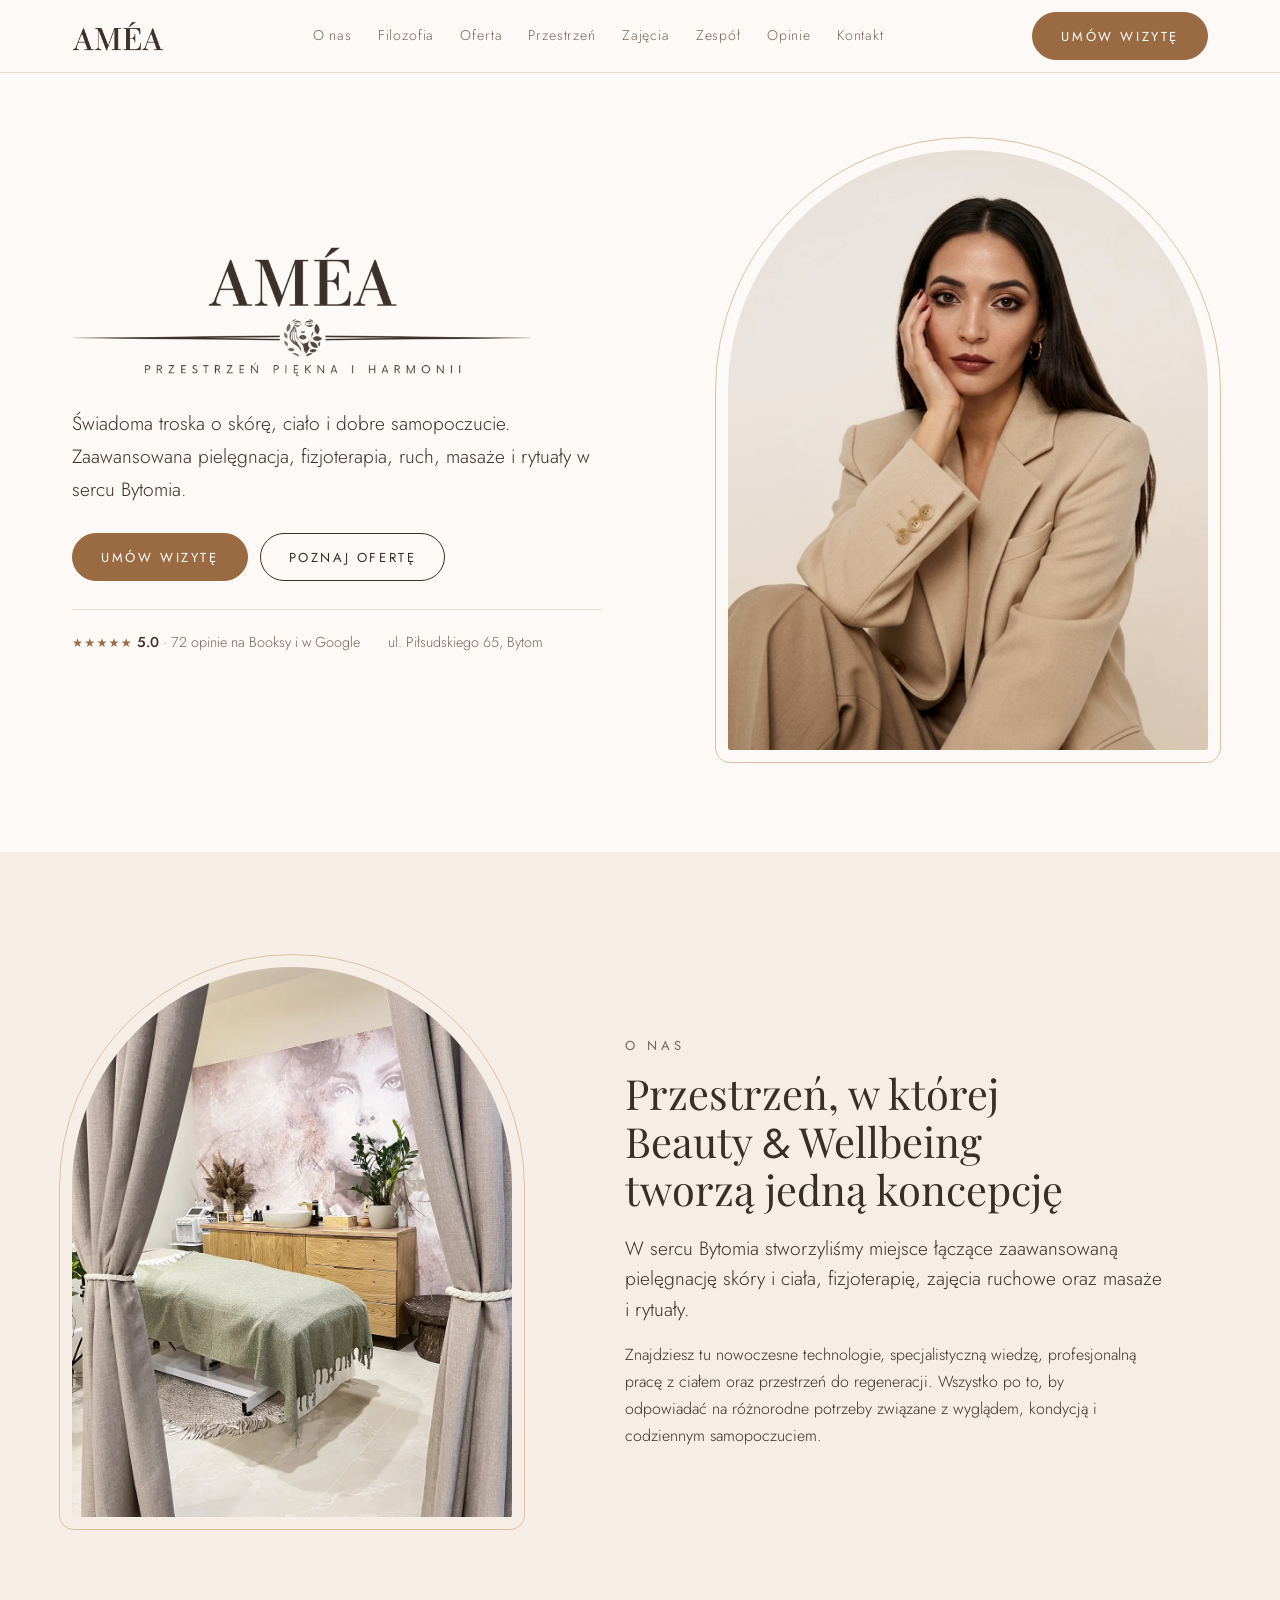
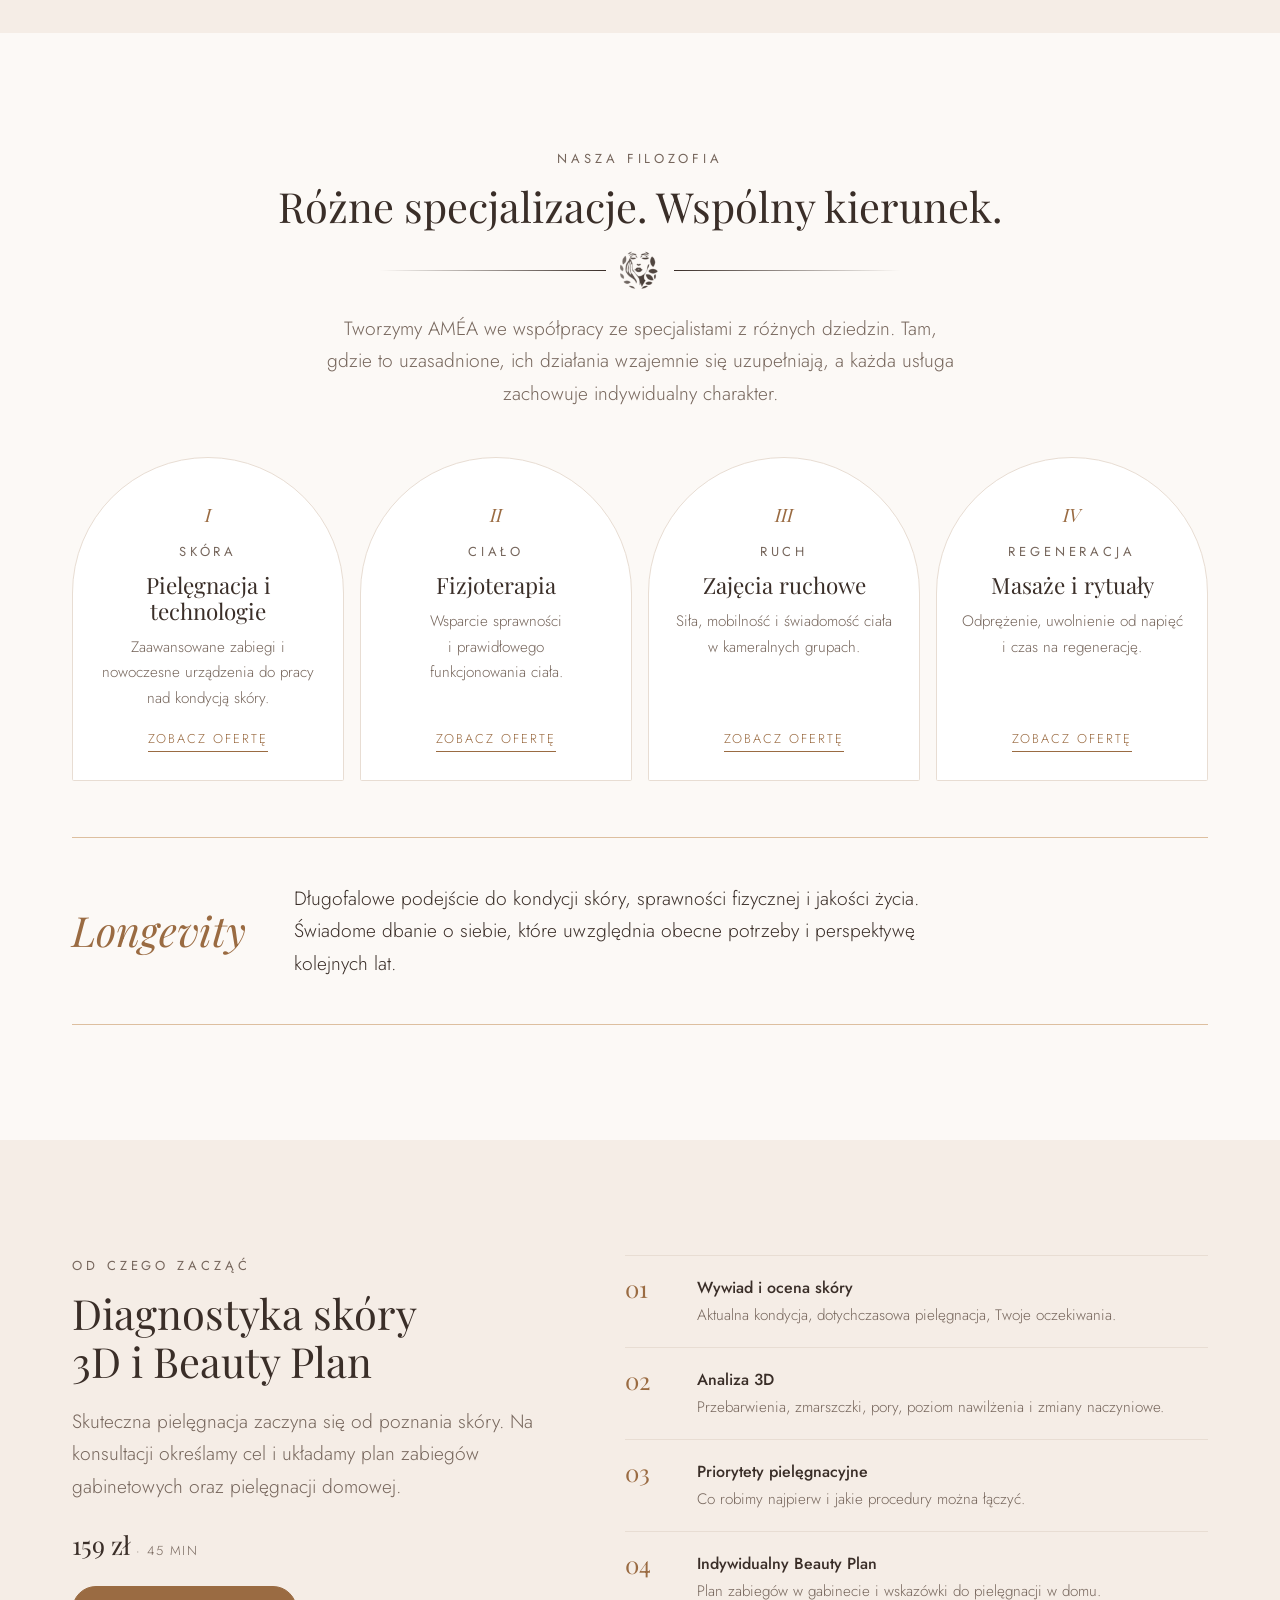
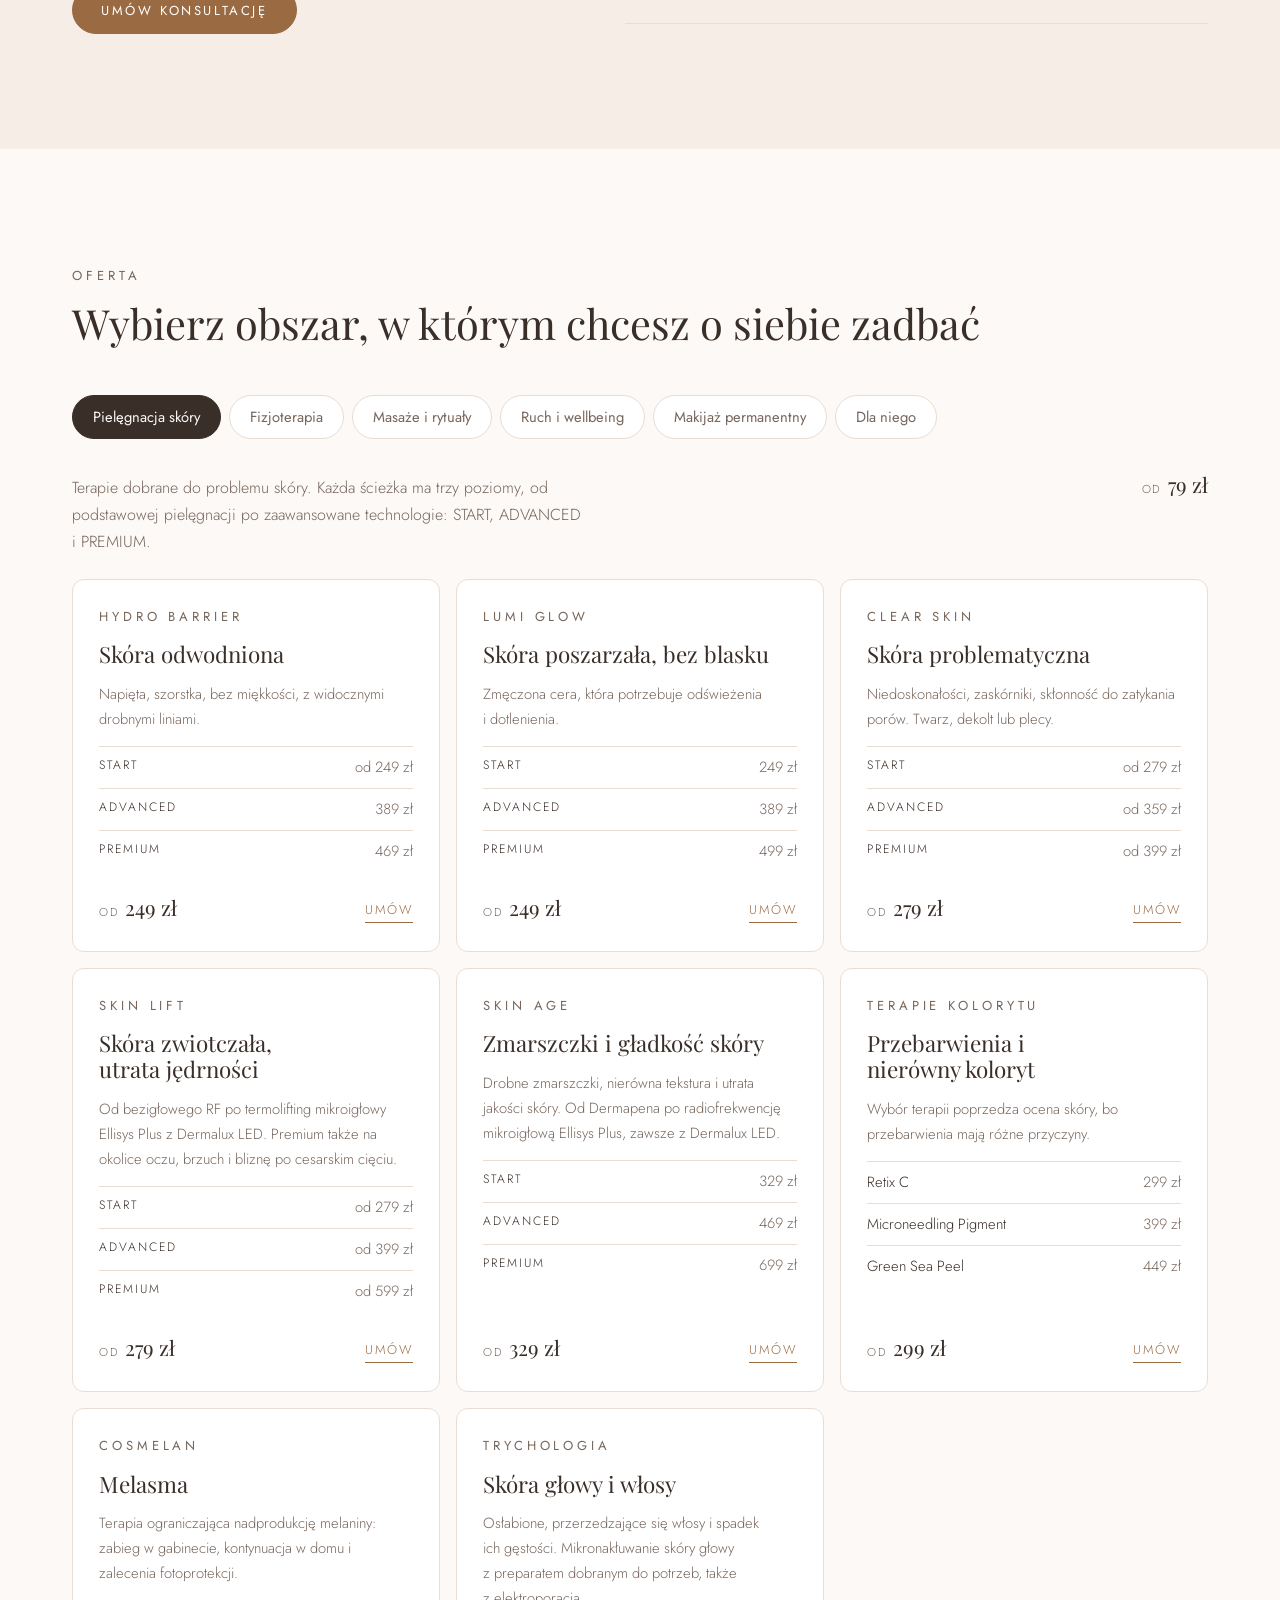
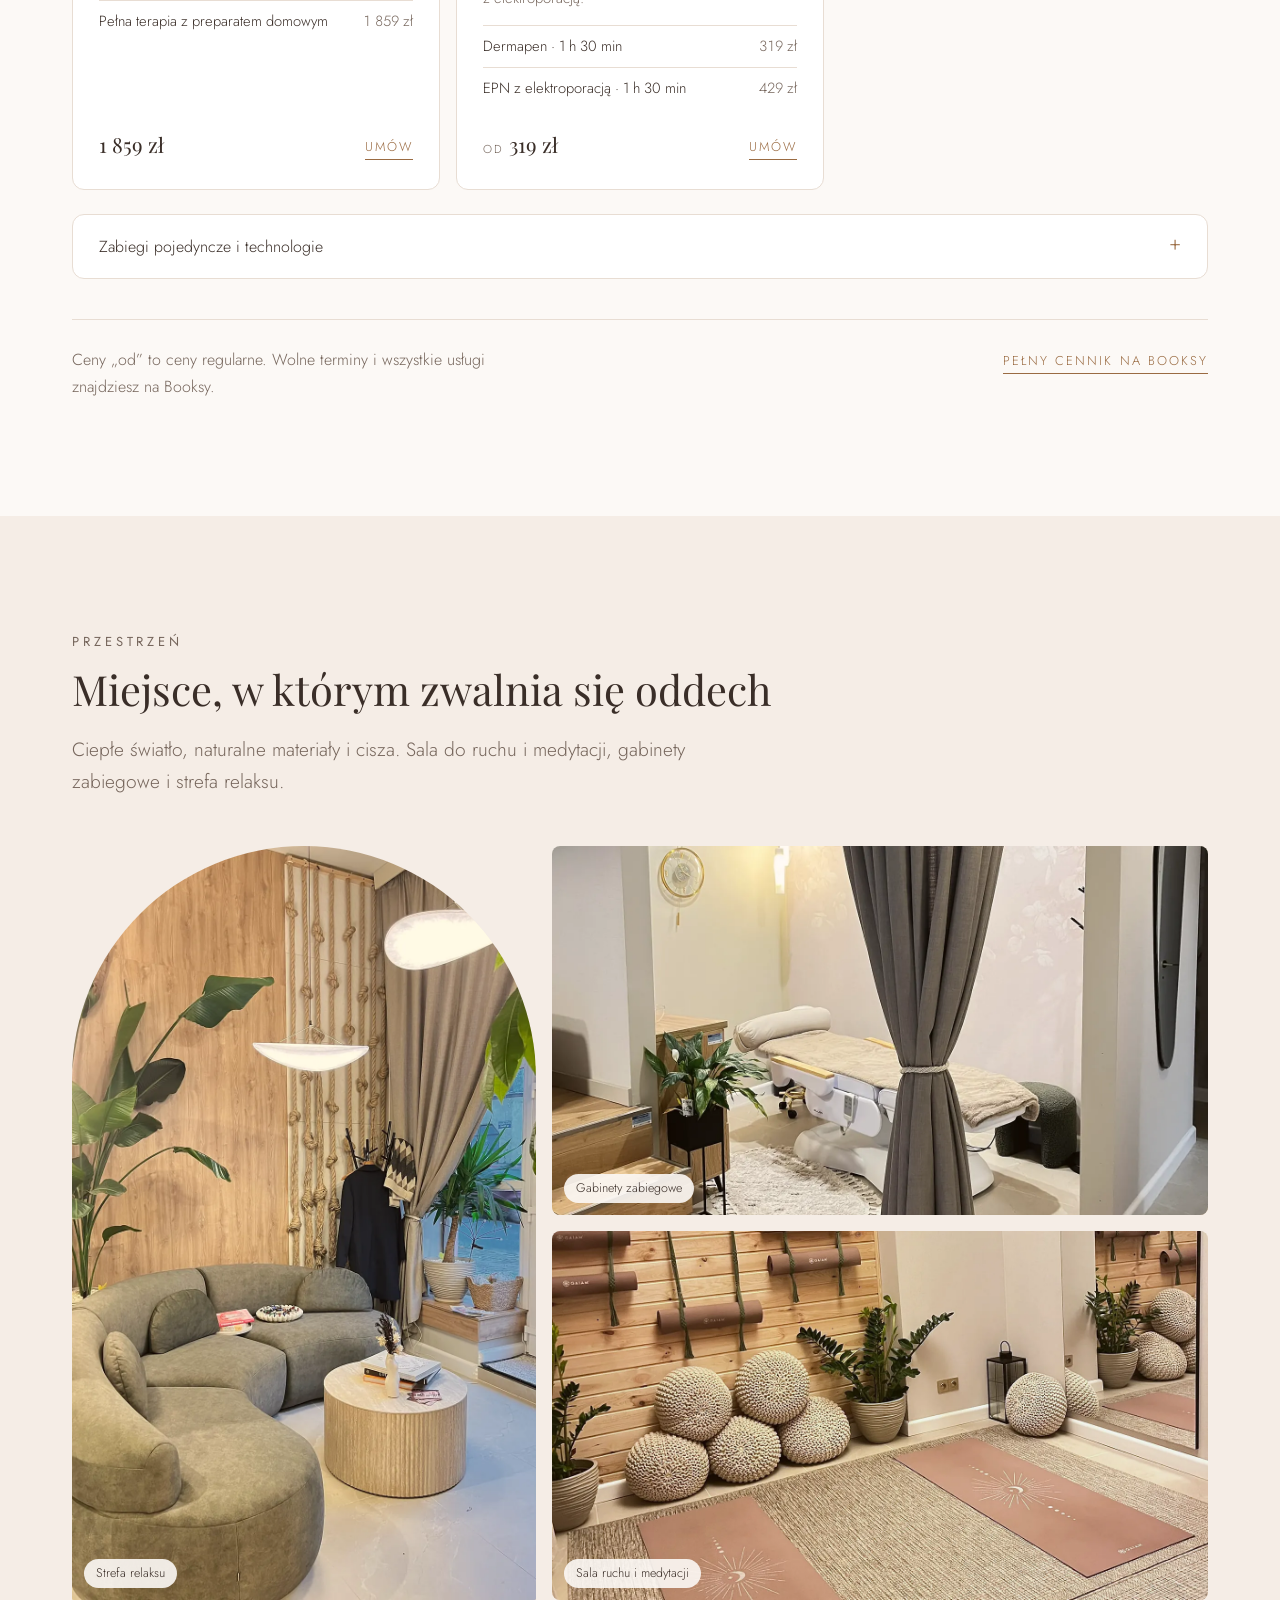
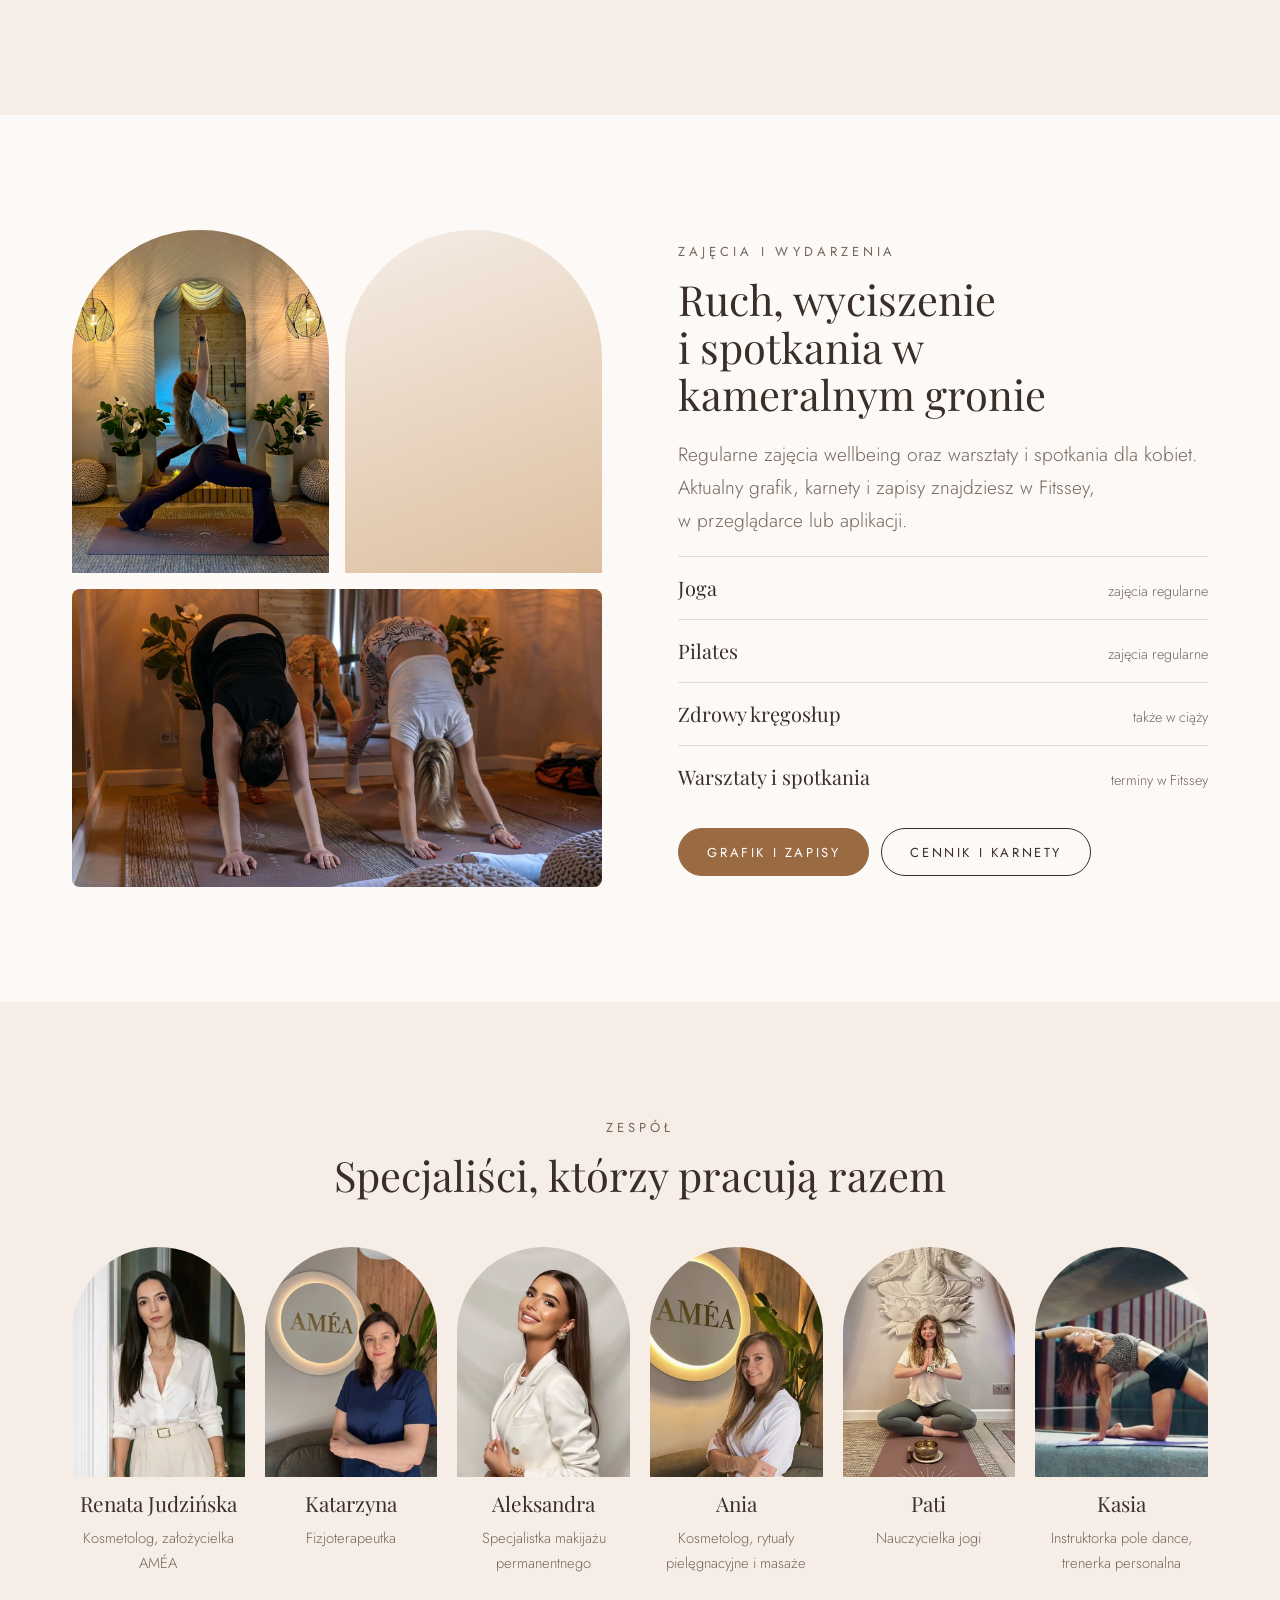
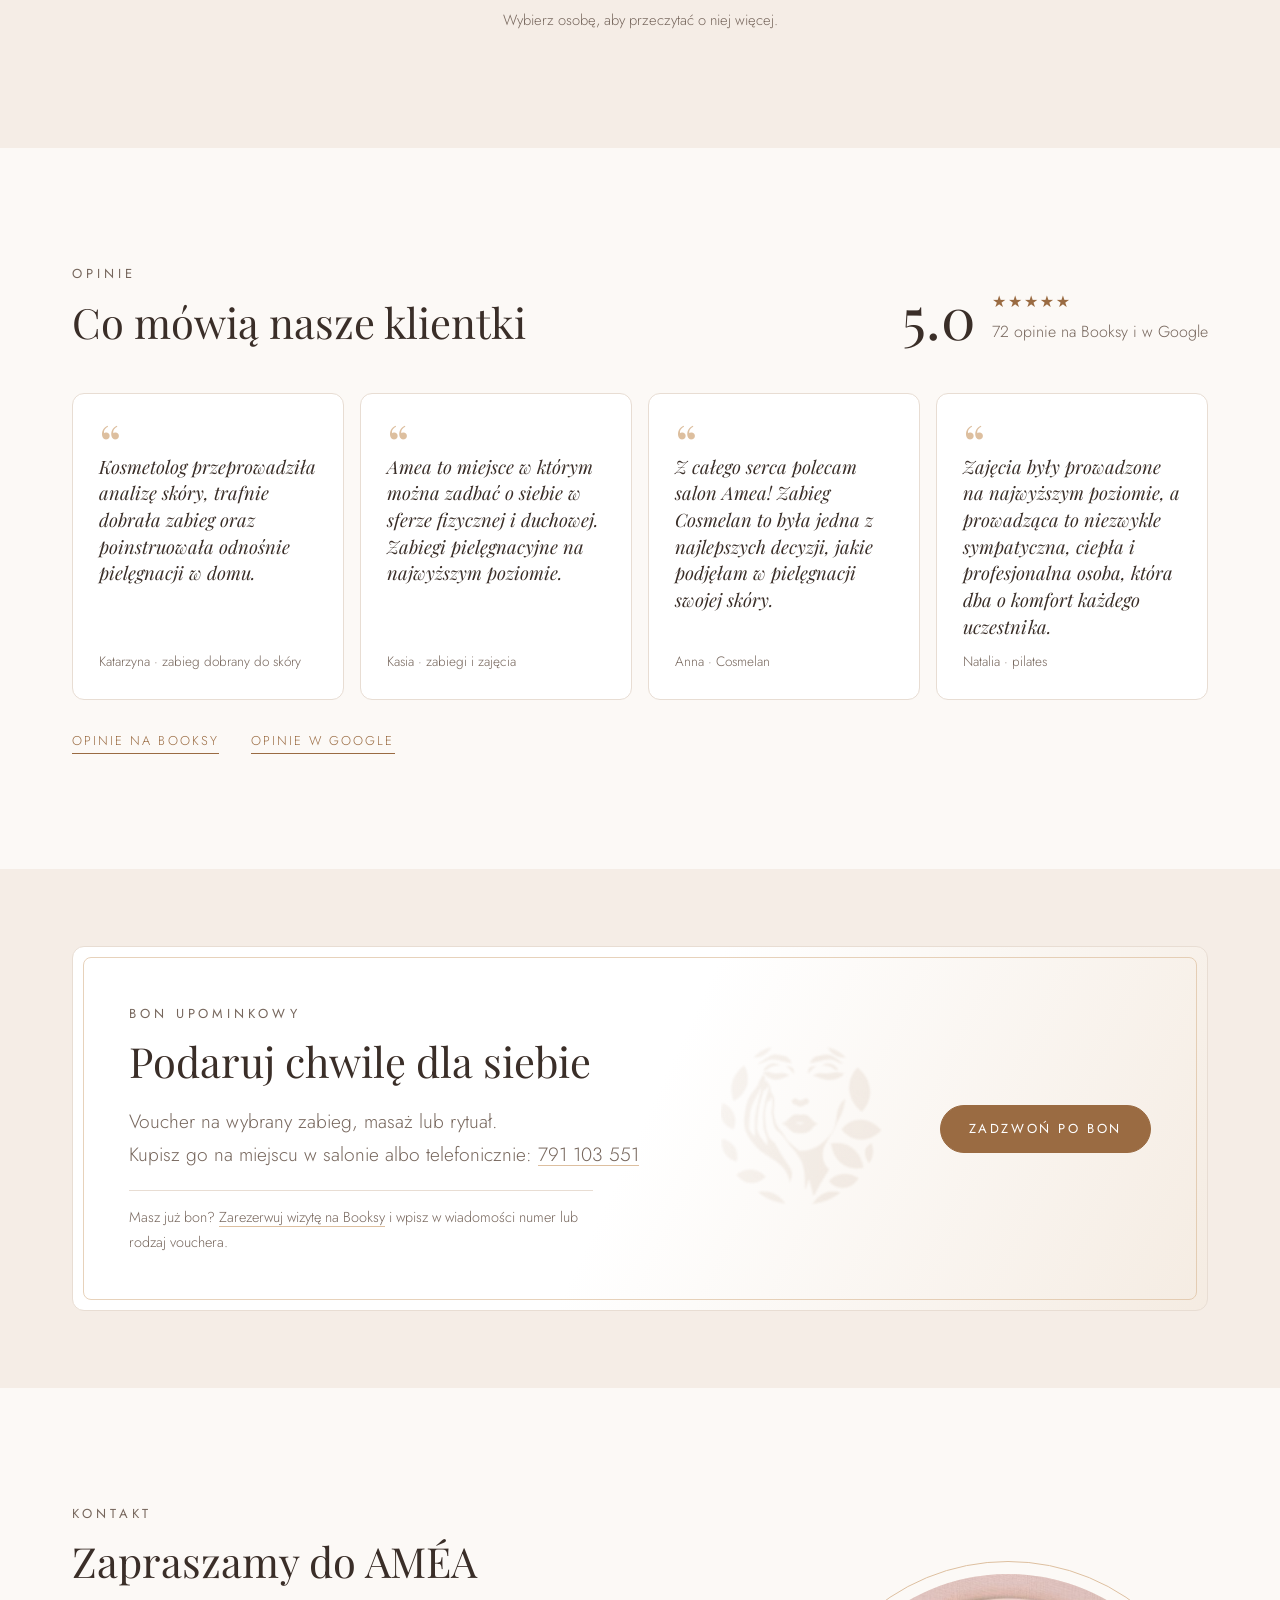
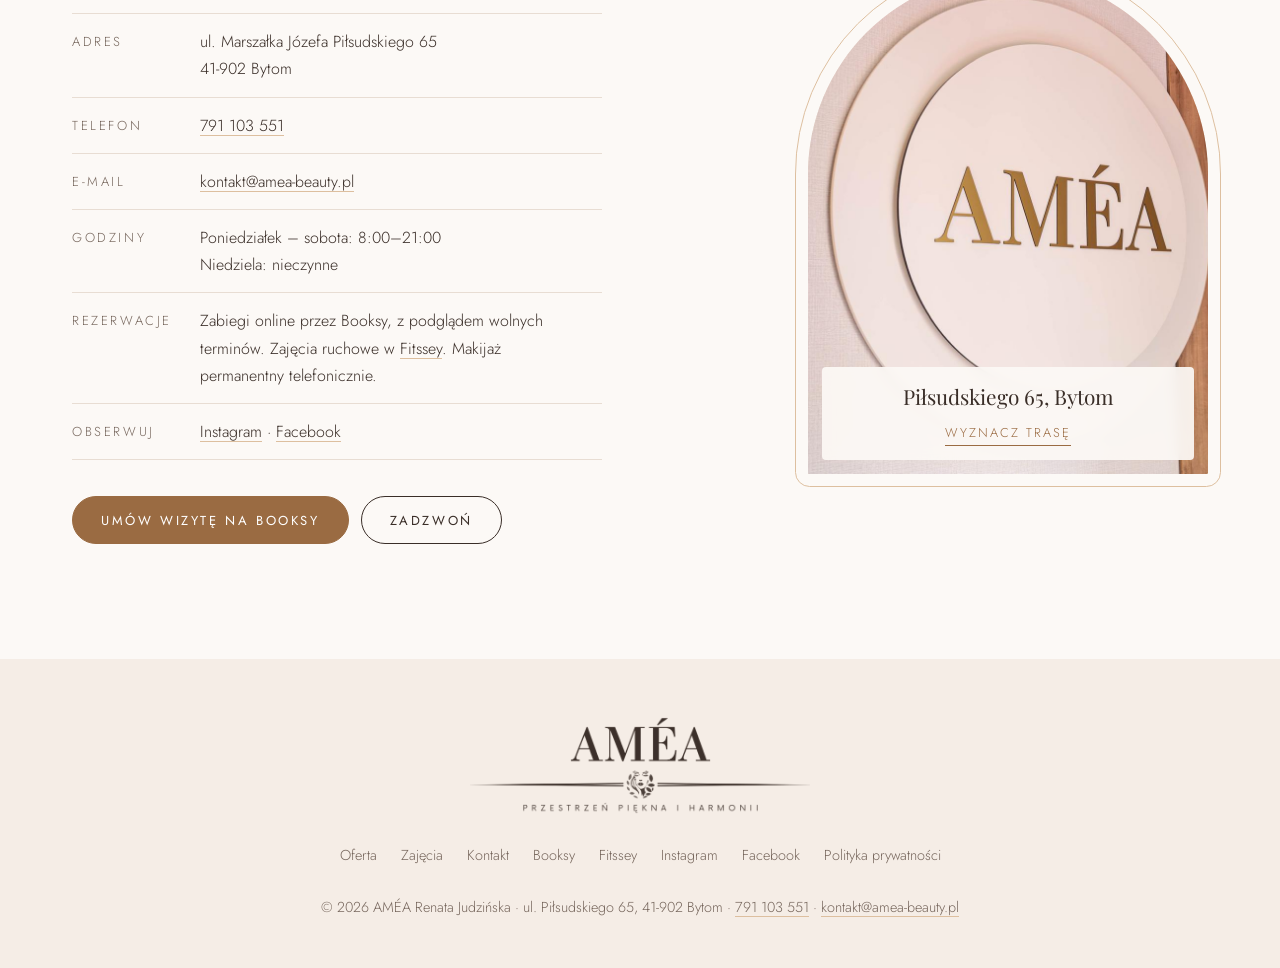
==== index.html @ b8c489f2 "Bio Renaty bez hasła pod imieniem - Usunięte „Zaawansowane terapie skóry · Procedury łączone · Skin " ====
<!doctype html>
<html lang="pl">
<head>
  <meta charset="utf-8">
  <meta name="viewport" content="width=device-width, initial-scale=1, viewport-fit=cover">
  <title>AMÉA – Przestrzeń Piękna i Harmonii | Kosmetologia, fizjoterapia, masaże, Bytom</title>
  <meta name="description" content="AMÉA w Bytomiu łączy zaawansowaną pielęgnację skóry, fizjoterapię, zajęcia ruchowe oraz masaże i rytuały. Diagnostyka skóry 3D, indywidualny Beauty Plan, rezerwacja online.">
  <meta name="theme-color" content="#FCF9F6">

  <meta property="og:type" content="website">
  <meta property="og:locale" content="pl_PL">
  <meta property="og:title" content="AMÉA – Przestrzeń Piękna i Harmonii">
  <meta property="og:description" content="Beauty &amp; Wellbeing w sercu Bytomia: pielęgnacja skóry, fizjoterapia, ruch, masaże i rytuały.">
  <meta property="og:image" content="assets/img/photos/sala-lustro.jpg">
  <!-- TODO(domena): po wyborze domeny dodać <link rel="canonical"> i absolutny og:url / og:image -->

  <!-- Ikony: czarny emblemat na białym kafelku, generowane z brand/emblem.png (polecenia w CLAUDE.md) -->
  <link rel="icon" href="favicon.ico" sizes="48x48">
  <link rel="icon" type="image/png" sizes="32x32" href="assets/img/brand/favicon-32.png">
  <link rel="apple-touch-icon" href="assets/img/brand/apple-touch-icon.png">

  <!-- Fonty z naszego serwera (assets/fonts, @font-face w styles.css), bez Google Fonts – nic nie idzie do zewnętrznych serwisów przy wejściu -->
  <link rel="preload" href="assets/fonts/playfair-display-latin.woff2" as="font" type="font/woff2" crossorigin>
  <link rel="preload" href="assets/fonts/jost-latin.woff2" as="font" type="font/woff2" crossorigin>
  <link rel="stylesheet" href="assets/css/styles.css">
  <script src="assets/js/main.js" defer></script>

  <script type="application/ld+json">
  {
    "@context": "https://schema.org",
    "@type": "BeautySalon",
    "name": "AMÉA – Przestrzeń Piękna i Harmonii",
    "description": "Beauty & Wellbeing: zaawansowana pielęgnacja skóry, fizjoterapia, zajęcia ruchowe, masaże i rytuały.",
    "address": {
      "@type": "PostalAddress",
      "streetAddress": "ul. Marszałka Józefa Piłsudskiego 65",
      "postalCode": "41-902",
      "addressLocality": "Bytom",
      "addressCountry": "PL"
    },
    "geo": { "@type": "GeoCoordinates", "latitude": 50.3491818, "longitude": 18.9235148 },
    "hasMap": "https://maps.google.com/?cid=10555222505024656338",
    "openingHoursSpecification": [{
      "@type": "OpeningHoursSpecification",
      "dayOfWeek": ["Monday", "Tuesday", "Wednesday", "Thursday", "Friday", "Saturday"],
      "opens": "08:00",
      "closes": "21:00"
    }],
    "telephone": "+48 791 103 551",
    "email": "kontakt@amea-beauty.pl",
    "sameAs": [
      "https://booksy.com/pl-pl/339658_amea-holistyczna-przestrzen-piekna-i-harmonii_salon-kosmetyczny_12355_bytom",
      "https://app.fitssey.com/3329969456/frontoffice",
      "https://www.instagram.com/beauty_amea/",
      "https://www.facebook.com/BeautyAmea",
      "https://maps.google.com/?cid=10555222505024656338"
    ]
  }
  </script>
</head>
<body>

<a class="skip-link" href="#main">Przejdź do treści</a>

<header class="site-header">
  <div class="wrap">
    <a class="brand" href="#top" aria-label="AMÉA – początek strony"><span class="mask logo-word"></span></a>
    <nav class="nav" id="nav" aria-label="Sekcje strony">
      <a href="#o-nas">O nas</a>
      <a href="#filozofia">Filozofia</a>
      <a href="#oferta">Oferta</a>
      <a href="#przestrzen">Przestrzeń</a>
      <a href="#zajecia">Zajęcia</a>
      <a href="#zespol">Zespół</a>
      <a href="#opinie">Opinie</a>
      <a href="#kontakt">Kontakt</a>
    </nav>
    <div class="header-cta">
      <a class="btn btn-solid" href="https://booksy.com/pl-pl/339658_amea-holistyczna-przestrzen-piekna-i-harmonii_salon-kosmetyczny_12355_bytom" target="_blank" rel="noopener">Umów wizytę</a>
      <button class="menu-btn" id="menu-btn" type="button" aria-expanded="false" aria-controls="nav">Menu</button>
    </div>
  </div>
</header>

<main id="main">

  <!-- HERO -->
  <section class="hero" id="top">
    <div class="wrap">
      <div class="stack">
        <h1><span class="sr-only">AMÉA – Przestrzeń Piękna i Harmonii</span><span class="mask logo-full" aria-hidden="true"></span></h1>
        <p class="lead">Świadoma troska o skórę, ciało i dobre samopoczucie. Zaawansowana pielęgnacja, fizjoterapia, ruch, masaże i rytuały w sercu Bytomia.</p>
        <div class="btn-row">
          <a class="btn btn-solid" href="https://booksy.com/pl-pl/339658_amea-holistyczna-przestrzen-piekna-i-harmonii_salon-kosmetyczny_12355_bytom" target="_blank" rel="noopener">Umów wizytę</a>
          <a class="btn btn-ghost" href="#oferta">Poznaj ofertę</a>
        </div>
        <div class="facts">
          <!-- Suma opinii z Booksy (49) i Google (23), obie ze średnią 5,0 (stan 10.11.2026); przy zmianie liczb poprawić też sekcję Opinie -->
          <span><span class="stars" aria-hidden="true">★★★★★</span> <strong>5.0</strong> · 72 opinie na Booksy i w Google</span>
          <span>ul. Piłsudskiego 65, Bytom</span>
        </div>
      </div>
      <figure class="photo arch studio framed">
        <img src="assets/img/photos/renata.webp" width="1195" height="896" alt="Renata Judzińska, właścicielka AMÉA" fetchpriority="high">
      </figure>
    </div>
  </section>

  <!-- O NAS -->
  <section class="about band" id="o-nas">
    <div class="wrap">
      <div class="stack">
        <p class="eyebrow">O nas</p>
        <h2>Przestrzeń, w której Beauty &amp; Wellbeing tworzą jedną koncepcję</h2>
        <div class="prose">
          <p>W sercu Bytomia stworzyliśmy miejsce łączące zaawansowaną pielęgnację skóry i ciała, fizjoterapię, zajęcia ruchowe oraz masaże i rytuały.</p>
          <p>Znajdziesz tu nowoczesne technologie, specjalistyczną wiedzę, profesjonalną pracę z ciałem oraz przestrzeń do regeneracji. Wszystko po to, by odpowiadać na różnorodne potrzeby związane z wyglądem, kondycją i codziennym samopoczuciem.</p>
        </div>
      </div>
      <figure class="photo arch framed">
        <img src="assets/img/photos/gabinet-mural.webp" width="1000" height="1250" alt="Gabinet zabiegowy za rozsuniętymi zasłonami: łóżko z zielonym pledem, drewniana komoda i mural z twarzą kobiety" loading="lazy" decoding="async">
      </figure>
    </div>
  </section>

  <!-- FILOZOFIA -->
  <section id="filozofia">
    <div class="wrap">
      <div class="philo-head">
        <p class="eyebrow">Nasza filozofia</p>
        <h2>Różne specjalizacje. Wspólny kierunek.</h2>
        <div class="divider" aria-hidden="true"><span class="mask emblem"></span></div>
        <p class="lead">Tworzymy AMÉA we współpracy ze specjalistami z różnych dziedzin. Tam, gdzie to uzasadnione, ich działania wzajemnie się uzupełniają, a każda usługa zachowuje indywidualny charakter.</p>
      </div>
      <!-- Filary prowadzą do odpowiedniej zakładki oferty (data-tab = id zakładki) -->
      <div class="pillars">
        <a class="pillar" href="#oferta" data-tab="t-skora">
          <span class="num" aria-hidden="true">I</span>
          <p class="eyebrow">Skóra</p>
          <h3>Pielęgnacja i technologie</h3>
          <p>Zaawansowane zabiegi i nowoczesne urządzenia do pracy nad kondycją skóry.</p>
          <span class="link">Zobacz ofertę</span>
        </a>
        <a class="pillar" href="#oferta" data-tab="t-fizjo">
          <span class="num" aria-hidden="true">II</span>
          <p class="eyebrow">Ciało</p>
          <h3>Fizjoterapia</h3>
          <p>Wsparcie sprawności i prawidłowego funkcjonowania ciała.</p>
          <span class="link">Zobacz ofertę</span>
        </a>
        <a class="pillar" href="#oferta" data-tab="t-ruch">
          <span class="num" aria-hidden="true">III</span>
          <p class="eyebrow">Ruch</p>
          <h3>Zajęcia ruchowe</h3>
          <p>Siła, mobilność i świadomość ciała w kameralnych grupach.</p>
          <span class="link">Zobacz ofertę</span>
        </a>
        <a class="pillar" href="#oferta" data-tab="t-masaze">
          <span class="num" aria-hidden="true">IV</span>
          <p class="eyebrow">Regeneracja</p>
          <h3>Masaże i rytuały</h3>
          <p>Odprężenie, uwolnienie od napięć i czas na regenerację.</p>
          <span class="link">Zobacz ofertę</span>
        </a>
      </div>
      <div class="longevity">
        <span class="word">Longevity</span>
        <p>Długofalowe podejście do kondycji skóry, sprawności fizycznej i jakości życia. Świadome dbanie o siebie, które uwzględnia obecne potrzeby i perspektywę kolejnych lat.</p>
      </div>
    </div>
  </section>

  <!-- DIAGNOSTYKA -->
  <section class="diag band" id="diagnostyka">
    <div class="wrap">
      <div class="stack">
        <p class="eyebrow">Od czego zacząć</p>
        <h2>Diagnostyka skóry 3D i Beauty Plan</h2>
        <p class="lead">Skuteczna pielęgnacja zaczyna się od poznania skóry. Na konsultacji określamy cel i układamy plan zabiegów gabinetowych oraz pielęgnacji domowej.</p>
        <p class="price-tag">159 zł <small>· 45 MIN</small></p>
        <div class="btn-row">
          <a class="btn btn-solid" data-svc="diag" href="https://booksy.com/pl-pl/339658_amea-holistyczna-przestrzen-piekna-i-harmonii_salon-kosmetyczny_12355_bytom" target="_blank" rel="noopener">Umów konsultację</a>
        </div>
      </div>
      <ol class="steps">
        <li><div><b>Wywiad i ocena skóry</b><span>Aktualna kondycja, dotychczasowa pielęgnacja, Twoje oczekiwania.</span></div></li>
        <li><div><b>Analiza 3D</b><span>Przebarwienia, zmarszczki, pory, poziom nawilżenia i zmiany naczyniowe.</span></div></li>
        <li><div><b>Priorytety pielęgnacyjne</b><span>Co robimy najpierw i jakie procedury można łączyć.</span></div></li>
        <li><div><b>Indywidualny Beauty Plan</b><span>Plan zabiegów w gabinecie i wskazówki do pielęgnacji w domu.</span></div></li>
      </ol>
    </div>
  </section>

  <!-- OFERTA
       Ceny "od" = ceny regularne z Booksy (bez czasowych promocji). Przy zmianie cennika aktualizuj tutaj. -->
  <section id="oferta">
    <div class="wrap">
      <div class="offer-head">
        <div class="stack">
          <p class="eyebrow">Oferta</p>
          <h2>Wybierz obszar, w którym chcesz o siebie zadbać</h2>
        </div>
      </div>

      <div class="tabs" role="tablist" aria-label="Obszary oferty">
        <button class="tab" role="tab" id="t-skora" aria-controls="p-skora" aria-selected="true" type="button">Pielęgnacja skóry</button>
        <button class="tab" role="tab" id="t-fizjo" aria-controls="p-fizjo" aria-selected="false" type="button">Fizjoterapia</button>
        <button class="tab" role="tab" id="t-masaze" aria-controls="p-masaze" aria-selected="false" type="button">Masaże i rytuały</button>
        <button class="tab" role="tab" id="t-ruch" aria-controls="p-ruch" aria-selected="false" type="button">Ruch i wellbeing</button>
        <button class="tab" role="tab" id="t-pmu" aria-controls="p-pmu" aria-selected="false" type="button">Makijaż permanentny</button>
        <button class="tab" role="tab" id="t-men" aria-controls="p-men" aria-selected="false" type="button">Dla niego</button>
      </div>

      <!-- Pielęgnacja skóry -->
      <div class="panel" role="tabpanel" id="p-skora" aria-labelledby="t-skora">
        <div class="panel-intro">
          <p>Terapie dobrane do problemu skóry. Każda ścieżka ma trzy poziomy, od podstawowej pielęgnacji po zaawansowane technologie: START, ADVANCED i PREMIUM.</p>
          <span class="from"><small>od</small>79 zł</span>
        </div>
        <div class="cards">
          <article class="card">
            <p class="eyebrow">Hydro Barrier</p>
            <h3>Skóra odwodniona</h3>
            <p class="for">Napięta, szorstka, bez miękkości, z widocznymi drobnymi liniami.</p>
            <ul class="tiers">
              <li><span class="lvl">Start</span><span>od 249 zł</span></li>
              <li><span class="lvl">Advanced</span><span>389 zł</span></li>
              <li><span class="lvl">Premium</span><span>469 zł</span></li>
            </ul>
            <div class="card-foot"><span class="from"><small>od</small>249 zł</span><a class="link" data-svc="hydro" href="https://booksy.com/pl-pl/339658_amea-holistyczna-przestrzen-piekna-i-harmonii_salon-kosmetyczny_12355_bytom" target="_blank" rel="noopener">Umów</a></div>
          </article>
          <article class="card">
            <p class="eyebrow">Lumi Glow</p>
            <h3>Skóra poszarzała, bez blasku</h3>
            <p class="for">Zmęczona cera, która potrzebuje odświeżenia i dotlenienia.</p>
            <ul class="tiers">
              <li><span class="lvl">Start</span><span>249 zł</span></li>
              <li><span class="lvl">Advanced</span><span>389 zł</span></li>
              <li><span class="lvl">Premium</span><span>499 zł</span></li>
            </ul>
            <div class="card-foot"><span class="from"><small>od</small>249 zł</span><a class="link" data-svc="lumi" href="https://booksy.com/pl-pl/339658_amea-holistyczna-przestrzen-piekna-i-harmonii_salon-kosmetyczny_12355_bytom" target="_blank" rel="noopener">Umów</a></div>
          </article>
          <article class="card">
            <p class="eyebrow">Clear Skin</p>
            <h3>Skóra problematyczna</h3>
            <p class="for">Niedoskonałości, zaskórniki, skłonność do zatykania porów. Twarz, dekolt lub plecy.</p>
            <ul class="tiers">
              <li><span class="lvl">Start</span><span>od 279 zł</span></li>
              <li><span class="lvl">Advanced</span><span>od 359 zł</span></li>
              <li><span class="lvl">Premium</span><span>od 399 zł</span></li>
            </ul>
            <div class="card-foot"><span class="from"><small>od</small>279 zł</span><a class="link" data-svc="clear" href="https://booksy.com/pl-pl/339658_amea-holistyczna-przestrzen-piekna-i-harmonii_salon-kosmetyczny_12355_bytom" target="_blank" rel="noopener">Umów</a></div>
          </article>
          <article class="card">
            <p class="eyebrow">Skin Lift</p>
            <h3>Skóra zwiotczała, utrata jędrności</h3>
            <p class="for">Od bezigłowego RF po termolifting mikroigłowy Ellisys Plus z Dermalux LED. Premium także na okolice oczu, brzuch i bliznę po cesarskim cięciu.</p>
            <ul class="tiers">
              <li><span class="lvl">Start</span><span>od 279 zł</span></li>
              <li><span class="lvl">Advanced</span><span>od 399 zł</span></li>
              <li><span class="lvl">Premium</span><span>od 599 zł</span></li>
            </ul>
            <div class="card-foot"><span class="from"><small>od</small>279 zł</span><a class="link" data-svc="lift" href="https://booksy.com/pl-pl/339658_amea-holistyczna-przestrzen-piekna-i-harmonii_salon-kosmetyczny_12355_bytom" target="_blank" rel="noopener">Umów</a></div>
          </article>
          <article class="card">
            <p class="eyebrow">Skin Age</p>
            <h3>Zmarszczki i gładkość skóry</h3>
            <p class="for">Drobne zmarszczki, nierówna tekstura i utrata jakości skóry. Od Dermapena po radiofrekwencję mikroigłową Ellisys Plus, zawsze z Dermalux LED.</p>
            <ul class="tiers">
              <li><span class="lvl">Start</span><span>329 zł</span></li>
              <li><span class="lvl">Advanced</span><span>469 zł</span></li>
              <li><span class="lvl">Premium</span><span>699 zł</span></li>
            </ul>
            <div class="card-foot"><span class="from"><small>od</small>329 zł</span><a class="link" data-svc="age" href="https://booksy.com/pl-pl/339658_amea-holistyczna-przestrzen-piekna-i-harmonii_salon-kosmetyczny_12355_bytom" target="_blank" rel="noopener">Umów</a></div>
          </article>
          <article class="card">
            <p class="eyebrow">Terapie kolorytu</p>
            <h3>Przebarwienia i nierówny koloryt</h3>
            <p class="for">Wybór terapii poprzedza ocena skóry, bo przebarwienia mają różne przyczyny.</p>
            <ul class="tiers">
              <li><span>Retix C</span><span>299 zł</span></li>
              <li><span>Microneedling Pigment</span><span>399 zł</span></li>
              <li><span>Green Sea Peel</span><span>449 zł</span></li>
            </ul>
            <div class="card-foot"><span class="from"><small>od</small>299 zł</span><a class="link" data-svc="kolor" href="https://booksy.com/pl-pl/339658_amea-holistyczna-przestrzen-piekna-i-harmonii_salon-kosmetyczny_12355_bytom" target="_blank" rel="noopener">Umów</a></div>
          </article>
          <article class="card">
            <p class="eyebrow">Cosmelan</p>
            <h3>Melasma</h3>
            <p class="for">Terapia ograniczająca nadprodukcję melaniny: zabieg w gabinecie, kontynuacja w domu i zalecenia fotoprotekcji.</p>
            <ul class="tiers">
              <li><span>Pełna terapia z preparatem domowym</span><span>1 859 zł</span></li>
            </ul>
            <div class="card-foot"><span class="from">1 859 zł</span><a class="link" data-svc="melasma" href="https://booksy.com/pl-pl/339658_amea-holistyczna-przestrzen-piekna-i-harmonii_salon-kosmetyczny_12355_bytom" target="_blank" rel="noopener">Umów</a></div>
          </article>
          <article class="card">
            <p class="eyebrow">Trychologia</p>
            <h3>Skóra głowy i włosy</h3>
            <p class="for">Osłabione, przerzedzające się włosy i spadek ich gęstości. Mikronakłuwanie skóry głowy z preparatem dobranym do potrzeb, także z elektroporacją.</p>
            <ul class="tiers">
              <li><span>Dermapen · 1 h 30 min</span><span>319 zł</span></li>
              <li><span>EPN z elektroporacją · 1 h 30 min</span><span>429 zł</span></li>
            </ul>
            <div class="card-foot"><span class="from"><small>od</small>319 zł</span><a class="link" data-svc="trycho" href="https://booksy.com/pl-pl/339658_amea-holistyczna-przestrzen-piekna-i-harmonii_salon-kosmetyczny_12355_bytom" target="_blank" rel="noopener">Umów</a></div>
          </article>
        </div>
        <details class="more">
          <summary>Zabiegi pojedyncze i technologie</summary>
          <ul class="pricelist">
            <li><a data-svc="z-dobrany" href="https://booksy.com/pl-pl/339658_amea-holistyczna-przestrzen-piekna-i-harmonii_salon-kosmetyczny_12355_bytom" target="_blank" rel="noopener"><span>Zabieg dobrany do potrzeb skóry (konsultacja + zabieg)</span><span>wycena indywidualna</span></a></li>
            <li><a data-svc="z-led" href="https://booksy.com/pl-pl/339658_amea-holistyczna-przestrzen-piekna-i-harmonii_salon-kosmetyczny_12355_bytom" target="_blank" rel="noopener"><span>Terapia światłem LED Dermalux</span><span>od 79 zł</span></a></li>
            <li><a data-svc="z-kawitacja" href="https://booksy.com/pl-pl/339658_amea-holistyczna-przestrzen-piekna-i-harmonii_salon-kosmetyczny_12355_bytom" target="_blank" rel="noopener"><span>Peeling kawitacyjny + ampułka + maska</span><span>139 zł</span></a></li>
            <li><a data-svc="z-sonoforeza" href="https://booksy.com/pl-pl/339658_amea-holistyczna-przestrzen-piekna-i-harmonii_salon-kosmetyczny_12355_bytom" target="_blank" rel="noopener"><span>Sonoforeza + ampułka + maska</span><span>149 zł</span></a></li>
            <li><a data-svc="z-wodorowe" href="https://booksy.com/pl-pl/339658_amea-holistyczna-przestrzen-piekna-i-harmonii_salon-kosmetyczny_12355_bytom" target="_blank" rel="noopener"><span>Oczyszczanie wodorowe + ampułka + maska</span><span>239 zł</span></a></li>
            <li><a data-svc="z-kwasy" href="https://booksy.com/pl-pl/339658_amea-holistyczna-przestrzen-piekna-i-harmonii_salon-kosmetyczny_12355_bytom" target="_blank" rel="noopener"><span>Eksfoliacja kwasami + maska</span><span>239 zł</span></a></li>
            <li><a data-svc="z-kawitacja-sono" href="https://booksy.com/pl-pl/339658_amea-holistyczna-przestrzen-piekna-i-harmonii_salon-kosmetyczny_12355_bytom" target="_blank" rel="noopener"><span>Peeling kawitacyjny + sonoforeza + ampułka + maska</span><span>249 zł</span></a></li>
            <li><a data-svc="z-krx" href="https://booksy.com/pl-pl/339658_amea-holistyczna-przestrzen-piekna-i-harmonii_salon-kosmetyczny_12355_bytom" target="_blank" rel="noopener"><span>Karboksyterapia bezigłowa KRX</span><span>249 zł</span></a></li>
            <li><a data-svc="z-rf" href="https://booksy.com/pl-pl/339658_amea-holistyczna-przestrzen-piekna-i-harmonii_salon-kosmetyczny_12355_bytom" target="_blank" rel="noopener"><span>Radiofrekwencja + ampułka + maska</span><span>249 zł</span></a></li>
            <li><a data-svc="z-biorepeel" href="https://booksy.com/pl-pl/339658_amea-holistyczna-przestrzen-piekna-i-harmonii_salon-kosmetyczny_12355_bytom" target="_blank" rel="noopener"><span>BioRePeel</span><span>249 zł</span></a></li>
            <li><a data-svc="z-mezo-mikro" href="https://booksy.com/pl-pl/339658_amea-holistyczna-przestrzen-piekna-i-harmonii_salon-kosmetyczny_12355_bytom" target="_blank" rel="noopener"><span>Mezoterapia mikroigłowa</span><span>299 zł</span></a></li>
            <li><a data-svc="z-retix" href="https://booksy.com/pl-pl/339658_amea-holistyczna-przestrzen-piekna-i-harmonii_salon-kosmetyczny_12355_bytom" target="_blank" rel="noopener"><span>Retix C</span><span>299 zł</span></a></li>
            <li><a data-svc="z-vtox" href="https://booksy.com/pl-pl/339658_amea-holistyczna-przestrzen-piekna-i-harmonii_salon-kosmetyczny_12355_bytom" target="_blank" rel="noopener"><span>V-TOX (zabieg bankietowy)</span><span>300 zł</span></a></li>
            <li><a data-svc="z-biorepeel-mikro" href="https://booksy.com/pl-pl/339658_amea-holistyczna-przestrzen-piekna-i-harmonii_salon-kosmetyczny_12355_bytom" target="_blank" rel="noopener"><span>BioRePeel z mikronakłuwaniem</span><span>399 zł</span></a></li>
            <li><a data-svc="z-epn" href="https://booksy.com/pl-pl/339658_amea-holistyczna-przestrzen-piekna-i-harmonii_salon-kosmetyczny_12355_bytom" target="_blank" rel="noopener"><span>Dermapen z elektroporacją EPN</span><span>399 zł</span></a></li>
            <li><a data-svc="z-greensea" href="https://booksy.com/pl-pl/339658_amea-holistyczna-przestrzen-piekna-i-harmonii_salon-kosmetyczny_12355_bytom" target="_blank" rel="noopener"><span>Green Sea Peel</span><span>449 zł</span></a></li>
            <li><a data-svc="z-mezo-igla" href="https://booksy.com/pl-pl/339658_amea-holistyczna-przestrzen-piekna-i-harmonii_salon-kosmetyczny_12355_bytom" target="_blank" rel="noopener"><span>Mezoterapia igłowa</span><span>469 zł</span></a></li>
            <li><a data-svc="z-ellisys" href="https://booksy.com/pl-pl/339658_amea-holistyczna-przestrzen-piekna-i-harmonii_salon-kosmetyczny_12355_bytom" target="_blank" rel="noopener"><span>Radiofrekwencja mikroigłowa Ellisys Plus</span><span>699 zł</span></a></li>
          </ul>
        </details>
      </div>

      <!-- Fizjoterapia -->
      <div class="panel" role="tabpanel" id="p-fizjo" aria-labelledby="t-fizjo" hidden>
        <div class="panel-intro">
          <p>Terapia zaczyna się od wizyty diagnostycznej: wywiad, badanie funkcjonalne i plan dalszego postępowania. Weź ze sobą posiadaną dokumentację medyczną.</p>
          <span class="from"><small>wizyta od</small>150 zł</span>
        </div>
        <div class="cards">
          <article class="card"><h3>Ból pleców i kręgosłupa</h3><p class="for">Ocena postawy, zakresu ruchu i napięć; terapia manualna, tkanki miękkie, ćwiczenia.</p><div class="card-foot"><span class="from">180 zł</span><a class="link" data-svc="fizjo-plecy" href="https://booksy.com/pl-pl/339658_amea-holistyczna-przestrzen-piekna-i-harmonii_salon-kosmetyczny_12355_bytom" target="_blank" rel="noopener">Umów</a></div></article>
          <article class="card"><h3>Ból stawów i ograniczenia ruchomości</h3><p class="for">Zmniejszenie dolegliwości, poprawa ruchomości i funkcji stawu.</p><div class="card-foot"><span class="from">180 zł</span><a class="link" data-svc="fizjo-stawy" href="https://booksy.com/pl-pl/339658_amea-holistyczna-przestrzen-piekna-i-harmonii_salon-kosmetyczny_12355_bytom" target="_blank" rel="noopener">Umów</a></div></article>
          <article class="card"><h3>Fizjoterapia pourazowa i pooperacyjna</h3><p class="for">Powrót do sprawności dobrany do etapu gojenia i możliwości.</p><div class="card-foot"><span class="from">180 zł</span><a class="link" data-svc="fizjo-uraz" href="https://booksy.com/pl-pl/339658_amea-holistyczna-przestrzen-piekna-i-harmonii_salon-kosmetyczny_12355_bytom" target="_blank" rel="noopener">Umów</a></div></article>
          <article class="card"><h3>Bruksizm i napięcia żuchwy</h3><p class="for">Praca z mięśniami żucia, stawem skroniowo-żuchwowym, szyją i głową.</p><div class="card-foot"><span class="from">180 zł</span><a class="link" data-svc="fizjo-zuchwa" href="https://booksy.com/pl-pl/339658_amea-holistyczna-przestrzen-piekna-i-harmonii_salon-kosmetyczny_12355_bytom" target="_blank" rel="noopener">Umów</a></div></article>
          <article class="card"><h3>Bóle głowy</h3><p class="for">Gdy przyczyną są napięcia mięśniowe i ograniczona ruchomość szyi.</p><div class="card-foot"><span class="from">180 zł</span><a class="link" data-svc="fizjo-glowa" href="https://booksy.com/pl-pl/339658_amea-holistyczna-przestrzen-piekna-i-harmonii_salon-kosmetyczny_12355_bytom" target="_blank" rel="noopener">Umów</a></div></article>
          <article class="card"><h3>Terapia kobiet po mastektomii</h3><p class="for">Praca z blizną, ruchomość barku, terapia obrzęku limfatycznego.</p><div class="card-foot"><span class="from">180 zł</span><a class="link" data-svc="fizjo-mastektomia" href="https://booksy.com/pl-pl/339658_amea-holistyczna-przestrzen-piekna-i-harmonii_salon-kosmetyczny_12355_bytom" target="_blank" rel="noopener">Umów</a></div></article>
          <article class="card"><h3>Wady postawy</h3><p class="for">Dla starszych dzieci, młodzieży i dorosłych z asymetriami i zaburzeniami postawy.</p><div class="card-foot"><span class="from"><small>od</small>150 zł</span><a class="link" data-svc="fizjo-postawa" href="https://booksy.com/pl-pl/339658_amea-holistyczna-przestrzen-piekna-i-harmonii_salon-kosmetyczny_12355_bytom" target="_blank" rel="noopener">Umów</a></div></article>
          <article class="card"><h3>Zabiegi fizykalne</h3><p class="for">Laser biostymulacyjny, ultradźwięki, fonoforeza, prądy terapeutyczne, terapia skojarzona, Bioptron. Jako uzupełnienie terapii.</p><div class="card-foot"><span class="from">100 zł</span><a class="link" data-svc="fizjo-fizykalne" href="https://booksy.com/pl-pl/339658_amea-holistyczna-przestrzen-piekna-i-harmonii_salon-kosmetyczny_12355_bytom" target="_blank" rel="noopener">Umów</a></div></article>
        </div>
      </div>

      <!-- Masaże i rytuały -->
      <div class="panel" role="tabpanel" id="p-masaze" aria-labelledby="t-masaze" hidden>
        <div class="panel-intro">
          <p>Masaże terapeutyczne prowadzone przez fizjoterapeutę i rytuały relaksacyjne. Od pracy z przeciążeniem po głębokie wyciszenie.</p>
          <span class="from"><small>od</small>90 zł</span>
        </div>
        <div class="cards">
          <article class="card"><p class="eyebrow">Terapeutyczne</p><h3>Masaż leczniczy i tkanek głębokich</h3><p class="for">Przewlekłe napięcia, przeciążenia, ograniczona ruchomość.</p><div class="card-foot"><span class="from">180 zł</span><a class="link" data-svc="masaz-terapia" href="https://booksy.com/pl-pl/339658_amea-holistyczna-przestrzen-piekna-i-harmonii_salon-kosmetyczny_12355_bytom" target="_blank" rel="noopener">Umów</a></div></article>
          <article class="card"><p class="eyebrow">Twarz</p><h3>Masaż Kobido</h3><p class="for">Twarz, głowa, szyja, barki i dekolt. Rozluźnia napięcia żuchwy.</p><div class="card-foot"><span class="from"><small>od</small>220 zł</span><a class="link" data-svc="kobido" href="https://booksy.com/pl-pl/339658_amea-holistyczna-przestrzen-piekna-i-harmonii_salon-kosmetyczny_12355_bytom" target="_blank" rel="noopener">Umów</a></div></article>
          <article class="card"><p class="eyebrow">Ciepło</p><h3>Borowina, świeca i bańki</h3><p class="for">Terapia cieplna z masażem: rozgrzanie i rozluźnienie tkanek.</p><div class="card-foot"><span class="from"><small>od</small>180 zł</span><a class="link" data-svc="masaz-cieplo" href="https://booksy.com/pl-pl/339658_amea-holistyczna-przestrzen-piekna-i-harmonii_salon-kosmetyczny_12355_bytom" target="_blank" rel="noopener">Umów</a></div></article>
          <article class="card"><p class="eyebrow">Relaks</p><h3>Masaż klasyczny i relaksacyjny</h3><p class="for">Całe ciało lub wybrane partie, 60 lub 90 minut.</p><div class="card-foot"><span class="from"><small>od</small>180 zł</span><a class="link" data-svc="masaz-relaks" href="https://booksy.com/pl-pl/339658_amea-holistyczna-przestrzen-piekna-i-harmonii_salon-kosmetyczny_12355_bytom" target="_blank" rel="noopener">Umów</a></div></article>
          <article class="card"><p class="eyebrow">Limfa</p><h3>Manualny drenaż limfatyczny</h3><p class="for">Kończyna górna lub dolna, m.in. po zabiegach chirurgicznych.</p><div class="card-foot"><span class="from">180 zł</span><a class="link" data-svc="masaz-limfa" href="https://booksy.com/pl-pl/339658_amea-holistyczna-przestrzen-piekna-i-harmonii_salon-kosmetyczny_12355_bytom" target="_blank" rel="noopener">Umów</a></div></article>
          <article class="card"><p class="eyebrow">Strefy napięć</p><h3>Kark i barki, stopy i nogi</h3><p class="for">Masaż z elementami terapii punktowej dla miejsc najbardziej przeciążonych na co dzień.</p><ul class="tiers"><li><span>Obręcz barkowa, głowa i ręce · 1 h</span><span>180 zł</span></li><li><span>Stopy i nogi · 1 h / 1,5 h</span><span>200 / 260 zł</span></li></ul><div class="card-foot"><span class="from"><small>od</small>180 zł</span><a class="link" data-svc="masaz-strefy" href="https://booksy.com/pl-pl/339658_amea-holistyczna-przestrzen-piekna-i-harmonii_salon-kosmetyczny_12355_bytom" target="_blank" rel="noopener">Umów</a></div></article>
        </div>
        <!-- AMÉA Women's Ritual (Booksy: 7 rytuałów). Gdy pojawią się rytuały sezonowe, można dodać obok drugi taki blok. -->
        <div class="stack">
          <p class="eyebrow">AMÉA Women's Ritual · autorskie rytuały</p>
          <div class="mini-cards">
            <a data-svc="rytualy" data-lvl="0" href="https://booksy.com/pl-pl/339658_amea-holistyczna-przestrzen-piekna-i-harmonii_salon-kosmetyczny_12355_bytom" target="_blank" rel="noopener"><b>Stan Ukojenia</b><span>Twarz, szyja, dekolt i głowa: pielęgnacja, masaż i maska.</span><small>1 h · 180 zł</small></a>
            <a data-svc="rytualy" data-lvl="1" href="https://booksy.com/pl-pl/339658_amea-holistyczna-przestrzen-piekna-i-harmonii_salon-kosmetyczny_12355_bytom" target="_blank" rel="noopener"><b>Lifting &amp; Glow</b><span>Radiofrekwencja i masaż liftingujący.</span><small>1 h 15 min · 249 zł</small></a>
            <a data-svc="rytualy" data-lvl="2" href="https://booksy.com/pl-pl/339658_amea-holistyczna-przestrzen-piekna-i-harmonii_salon-kosmetyczny_12355_bytom" target="_blank" rel="noopener"><b>Dotlenienie &amp; Drenaż</b><span>Karboksyterapia bezigłowa i drenaż limfatyczny.</span><small>1 h 15 min · 249 zł</small></a>
            <a data-svc="rytualy" data-lvl="3" href="https://booksy.com/pl-pl/339658_amea-holistyczna-przestrzen-piekna-i-harmonii_salon-kosmetyczny_12355_bytom" target="_blank" rel="noopener"><b>Wytchnienie</b><span>Całe ciało: pielęgnacja, aromaterapia i spokojny dotyk.</span><small>1 h · 200 zł</small></a>
            <a data-svc="rytualy" data-lvl="4" href="https://booksy.com/pl-pl/339658_amea-holistyczna-przestrzen-piekna-i-harmonii_salon-kosmetyczny_12355_bytom" target="_blank" rel="noopener"><b>Wytchnienie, wersja rozszerzona</b><span>Całe ciało oraz twarz i głowa.</span><small>1 h 30 min · 250 zł</small></a>
            <a data-svc="rytualy" data-lvl="5" href="https://booksy.com/pl-pl/339658_amea-holistyczna-przestrzen-piekna-i-harmonii_salon-kosmetyczny_12355_bytom" target="_blank" rel="noopener"><b>Otulenie dla pleców</b><span>Pielęgnacja i relaksacyjna praca z plecami.</span><small>20 min · 90 zł</small></a>
            <a data-svc="rytualy" data-lvl="6" href="https://booksy.com/pl-pl/339658_amea-holistyczna-przestrzen-piekna-i-harmonii_salon-kosmetyczny_12355_bytom" target="_blank" rel="noopener"><b>Lekkość</b><span>Stopy i nogi: peeling, pielęgnacja i masaż.</span><small>45 min · 180 zł</small></a>
          </div>
        </div>
      </div>

      <!-- Ruch i wellbeing: zapisy w Fitssey (nie Booksy). „od 50 zł” = wejście jednorazowe w Fitssey, stan z 3.11.2026 -->
      <div class="panel" role="tabpanel" id="p-ruch" aria-labelledby="t-ruch" hidden>
        <div class="panel-intro">
          <p>Kameralne zajęcia rozwijające siłę, mobilność i świadomość ciała. Grafik i zapisy prowadzimy w Fitssey, a więcej o zajęciach przeczytasz w sekcji <a href="#zajecia">Zajęcia i wydarzenia</a>.</p>
          <span class="from"><small>od</small>50 zł</span>
        </div>
        <div class="cards">
          <article class="card"><h3>Joga</h3><p class="for">Praktyka dla różnych poziomów zaawansowania.</p><div class="card-foot"><span class="from"><small>od</small>50 zł</span><a class="link" href="https://app.fitssey.com/3329969456/frontoffice" target="_blank" rel="noopener">Zapisz się</a></div></article>
          <article class="card"><h3>Pilates</h3><p class="for">Siła głębokich mięśni, stabilizacja i postawa.</p><div class="card-foot"><span class="from"><small>od</small>50 zł</span><a class="link" href="https://app.fitssey.com/3329969456/frontoffice" target="_blank" rel="noopener">Zapisz się</a></div></article>
          <article class="card"><h3>Zdrowy kręgosłup</h3><p class="for">Joga ze stretchingiem i ćwiczeniami wzmacniającymi na napięcia i ból pleców. Także dla kobiet w ciąży.</p><div class="card-foot"><span class="from"><small>od</small>50 zł</span><a class="link" href="https://app.fitssey.com/3329969456/frontoffice" target="_blank" rel="noopener">Zapisz się</a></div></article>
          <article class="card"><h3>Warsztaty dla kobiet</h3><p class="for">Spotkania wokół ciała, piękna i równowagi.</p><div class="card-foot"><a class="link" href="https://app.fitssey.com/3329969456/frontoffice" target="_blank" rel="noopener">Zobacz terminy</a></div></article>
        </div>
      </div>

      <!-- Makijaż permanentny (Booksy: 6 usług, wykonuje Aleksandra, termin ustalany telefonicznie) -->
      <div class="panel" role="tabpanel" id="p-pmu" aria-labelledby="t-pmu" hidden>
        <div class="panel-intro">
          <p>Zabiegi wykonuje Aleksandra, termin ustalamy telefonicznie: <a href="tel:+48791103551">791 103 551</a>. Przed pierwszym zabiegiem można wykonać bezpłatną próbę uczuleniową.</p>
          <span class="from"><small>od</small>120 zł</span>
        </div>
        <div class="cards">
          <article class="card">
            <p class="eyebrow">Brwi</p>
            <h3>Makijaż permanentny i henna pudrowa</h3>
            <p class="for">Trwale podkreślone brwi albo henna pudrowa z geometrią i regulacją.</p>
            <ul class="tiers">
              <li><span>Henna pudrowa · 1 h</span><span>120 zł</span></li>
              <li><span>Makijaż permanentny · 2,5 h</span><span>800 zł</span></li>
            </ul>
            <div class="card-foot"><span class="from"><small>od</small>120 zł</span><a class="link" href="tel:+48791103551">Zadzwoń</a></div>
          </article>
          <article class="card">
            <p class="eyebrow">Usta</p>
            <h3>Makijaż permanentny ust</h3>
            <p class="for">Kontur i kolor ust na dłużej.</p>
            <ul class="tiers">
              <li><span>Makijaż permanentny · 2,5 h</span><span>800 zł</span></li>
            </ul>
            <div class="card-foot"><span class="from">800 zł</span><a class="link" href="tel:+48791103551">Zadzwoń</a></div>
          </article>
          <article class="card">
            <p class="eyebrow">Korekta i uzupełnienie</p>
            <h3>Odświeżenie i dopigmentowanie</h3>
            <p class="for">Cover starego makijażu wymaga wcześniejszej konsultacji. Dopigmentowanie 5–8 tygodni po pierwszej pigmentacji.</p>
            <ul class="tiers">
              <li><span>Dopigmentowanie · 1,5 h</span><span>150 zł</span></li>
              <li><span>Cover / odświeżenie · 2,5 h</span><span>850 zł</span></li>
            </ul>
            <div class="card-foot"><span class="from"><small>od</small>150 zł</span><a class="link" href="tel:+48791103551">Zadzwoń</a></div>
          </article>
        </div>
      </div>

      <!-- Dla niego -->
      <div class="panel" role="tabpanel" id="p-men" aria-labelledby="t-men" hidden>
        <div class="panel-intro">
          <p>Pielęgnacja i praca z ciałem zaprojektowane dla mężczyzn: skóra wymagająca odświeżenia, przeciążone mięśnie, regeneracja.</p>
          <span class="from"><small>od</small>180 zł</span>
        </div>
        <div class="cards">
          <article class="card">
            <p class="eyebrow">AMÉ Men's Skin</p>
            <h3>Zabiegi na twarz</h3>
            <p class="for">Każdy zaczyna się od masażu przygotowującego. Od oczyszczania z LED po Dermapen lub kwasy dobrane do skóry.</p>
            <ul class="tiers">
              <li><span>Men's ReStart · 1 h 15 min</span><span>299 zł</span></li>
              <li><span>Gentleman Skin · 1 h 15 min</span><span>389 zł</span></li>
              <li><span>Expert Care · 1 h 30 min</span><span>449 zł</span></li>
            </ul>
            <div class="card-foot"><span class="from"><small>od</small>299 zł</span><a class="link" data-svc="men-skin" href="https://booksy.com/pl-pl/339658_amea-holistyczna-przestrzen-piekna-i-harmonii_salon-kosmetyczny_12355_bytom" target="_blank" rel="noopener">Umów</a></div>
          </article>
          <article class="card">
            <p class="eyebrow">AMÉ Men's Ritual</p>
            <h3>Rytuały dla mężczyzn</h3>
            <p class="for">Aromat, pielęgnacja i praca manualna: plecy, głowa albo całe ciało.</p>
            <ul class="tiers">
              <li><span>Restart Ritual (plecy) · 40 min</span><span>189 zł</span></li>
              <li><span>Head Reset (twarz, kark, głowa) · 1 h</span><span>239 zł</span></li>
              <li><span>Deep Reset (całe ciało) · 1 h</span><span>239 zł</span></li>
            </ul>
            <div class="card-foot"><span class="from"><small>od</small>189 zł</span><a class="link" data-svc="men-rytualy" href="https://booksy.com/pl-pl/339658_amea-holistyczna-przestrzen-piekna-i-harmonii_salon-kosmetyczny_12355_bytom" target="_blank" rel="noopener">Umów</a></div>
          </article>
          <article class="card"><p class="eyebrow">Fizjoterapia</p><h3>Masaż tkanek głębokich</h3><p class="for">Napięcie i sztywność po treningu lub pracy siedzącej.</p><div class="card-foot"><span class="from">180 zł</span><a class="link" data-svc="masaz-terapia" data-lvl="1" href="https://booksy.com/pl-pl/339658_amea-holistyczna-przestrzen-piekna-i-harmonii_salon-kosmetyczny_12355_bytom" target="_blank" rel="noopener">Umów</a></div></article>
        </div>
      </div>

      <!-- Stopka zamyka ofertę: domyślnie Booksy; zakładka z własną stopką (data-foot = id zakładki) pokazuje swoją, przełącza main.js -->
      <div class="offer-foot" data-foot="default">
        <p>Ceny „od” to ceny regularne. Wolne terminy i wszystkie usługi znajdziesz na Booksy.</p>
        <a class="link" href="https://booksy.com/pl-pl/339658_amea-holistyczna-przestrzen-piekna-i-harmonii_salon-kosmetyczny_12355_bytom" target="_blank" rel="noopener">Pełny cennik na Booksy</a>
      </div>
      <div class="offer-foot" data-foot="t-ruch" hidden>
        <p>Grafik zajęć, karnety i zapisy prowadzimy w Fitssey.</p>
        <a class="link" href="https://app.fitssey.com/3329969456/frontoffice/pricing/classes" target="_blank" rel="noopener">Grafik i cennik w Fitssey</a>
      </div>

      <!-- Panel usługi (main.js): link z data-svc (i opcjonalnie data-lvl = wybrana z góry opcja) otwiera opis z wyborem
           opcji i obszaru/czasu. „Wybierz termin” chowa panel i otwiera na środku okno #booking z widżetem Booksy
           (iframe, adres "widget" w #svc-data) od razu na tej wersji usługi; Booksy ładuje się dopiero po tym kliknięciu.
           Ctrl/środkowy przycisk otwiera profil Booksy z ?do=open-widget&variantId=… w nowej karcie.
           Bez JS link z karty prowadzi na profil Booksy jak dotąd.
           Dane w #svc-data: treść skrócona z opisów usług na Booksy, ceny regularne i czas z Booksy (stan z 10.11.2026);
           id = numer wersji usługi w Booksy (variantId). Przy zmianie usługi w Booksy numer może się zmienić. -->
      <dialog class="sheet" id="svc" aria-labelledby="svc-title">
        <div class="sheet-head">
          <button class="sheet-close" type="button" data-sheet-close aria-label="Zamknij"></button>
        </div>
        <div class="sheet-body"></div>
        <div class="sheet-foot">
          <p class="sum"><span class="sum-name"></span><span class="sum-price"></span></p>
          <a class="btn btn-solid" data-sheet-book href="https://booksy.com/pl-pl/339658_amea-holistyczna-przestrzen-piekna-i-harmonii_salon-kosmetyczny_12355_bytom" target="_blank" rel="noopener">Wybierz termin<span class="sr-only"> w Booksy</span></a>
        </div>
      </dialog>
      <dialog class="booking" id="booking" aria-labelledby="booking-name">
        <div class="booking-bar">
          <p class="booking-name"><span class="eyebrow">Rezerwacja online</span><b id="booking-name"></b></p>
          <a class="booking-out" data-booking-out href="https://booksy.com/pl-pl/339658_amea-holistyczna-przestrzen-piekna-i-harmonii_salon-kosmetyczny_12355_bytom" target="_blank" rel="noopener">Otwórz w Booksy<span class="sr-only"> (nowa karta)</span></a>
          <button class="sheet-close" type="button" data-booking-close aria-label="Zamknij rezerwację" autofocus></button>
        </div>
        <div class="booking-card">
          <div class="booking-wait" role="status">
            <span class="mask emblem" aria-hidden="true"></span>
            <p class="booking-wait-text">Wczytujemy kalendarz</p>
            <div class="booking-late">
              <p>Kalendarz Booksy wczytuje się dłużej niż zwykle.</p>
              <a class="link" data-booking-out href="https://booksy.com/pl-pl/339658_amea-holistyczna-przestrzen-piekna-i-harmonii_salon-kosmetyczny_12355_bytom" target="_blank" rel="noopener">Otwórz rezerwację w Booksy</a>
            </div>
          </div>
        </div>
      </dialog>
      <script type="application/json" id="svc-data">
{
  "booksy": "https://booksy.com/pl-pl/339658_amea-holistyczna-przestrzen-piekna-i-harmonii_salon-kosmetyczny_12355_bytom",
  "widget": "https://booksy.com/widget-2021/index.html?id=339658&businessId=&appointmentUid=&lang=pl&country=pl&mode=dialog&theme=default",
  "uslugi": {
    "diag": {
      "eyebrow": "Od czego zacząć",
      "title": "Diagnostyka skóry 3D i Beauty Plan",
      "for": "Rozmowa o stanie skóry, dotychczasowej pielęgnacji, stylu życia, oczekiwaniach i przeciwwskazaniach, do tego analiza 3D: przebarwienia, zmarszczki, pory, nawilżenie i zmiany naczyniowe. Na tej podstawie powstaje Twój Beauty Plan: kolejność i częstotliwość zabiegów oraz pielęgnacja domowa.",
      "levels": [
        { "name": "Konsultacja, analiza 3D i Beauty Plan", "variants": [ { "id": 22760748, "label": "", "price": 159, "min": 45 } ] }
      ],
      "lists": [ { "title": "Wskazania", "items": ["ocena aktualnej kondycji skóry", "przebarwienia, nierówny koloryt, widoczne zmarszczki", "utrata jędrności i elastyczności", "skóra odwodniona lub wymagająca poprawy jakości", "plan świadomej, długofalowej pielęgnacji"] } ]
    },
    "hydro": {
      "eyebrow": "Hydro Barrier",
      "title": "Skóra odwodniona",
      "tagline": "Nawilżenie · wzmocnienie bariery · komfort skóry",
      "for": "Dla skóry odwodnionej, napiętej i szorstkiej, z uczuciem ściągnięcia i osłabioną barierą ochronną, także po niewłaściwej pielęgnacji.",
      "levels": [
        { "name": "Start", "variants": [
            { "id": 22751670, "label": "Twarz", "price": 249, "min": 60 },
            { "id": 23221139, "label": "Twarz, szyja i dekolt", "price": 329, "min": 90 } ],
          "steps": ["Peeling kawitacyjny: oczyszcza i usuwa zrogowaciały naskórek", "Sonoforeza: ultradźwięki pomagają składnikom wniknąć w skórę", "Ampułka dobrana do stopnia odwodnienia", "Maska i krem na nawilżenie i komfort"] },
        { "name": "Advanced", "variants": [ { "id": 22751704, "label": "Twarz", "price": 389, "min": 75 } ],
          "note": "Gdy skóra potrzebuje intensywniejszej pielęgnacji niż w wersji Start.",
          "steps": ["Peeling kawitacyjny", "Karboksyterapia bezigłowa: wsparcie dotlenienia i kondycji skóry", "Sonoforeza", "Ampułka dobierana indywidualnie", "Maska i krem"] },
        { "name": "Premium", "variants": [ { "id": 22751729, "label": "Twarz", "price": 469, "min": 90 } ],
          "steps": ["EPN: mikronakłuwanie z elektroporacją, pobudza odnowę skóry", "Dermalux: fototerapia LED wspierająca regenerację", "Preparat dobrany do aktualnych potrzeb skóry"] }
      ],
      "lists": [ { "title": "Wskazania", "items": ["odwodnienie i uczucie ściągnięcia", "osłabiona bariera ochronna", "szorstkość i nierówna powierzchnia skóry", "brak komfortu i elastyczności"] } ]
    },
    "lumi": {
      "eyebrow": "Lumi Glow",
      "title": "Skóra poszarzała, bez blasku",
      "tagline": "Rozświetlenie · świeższy wygląd · wygładzenie · koloryt",
      "for": "Dla skóry poszarzałej i zmęczonej, bez naturalnego blasku, z nierównym kolorytem i szorstką powierzchnią.",
      "levels": [
        { "name": "Start", "variants": [ { "id": 22792108, "label": "Twarz", "price": 249, "min": 60 } ],
          "steps": ["Peeling kawitacyjny: wygładza powierzchnię skóry", "Sonoforeza", "Ampułka, np. nawilżająca lub rozświetlająca", "Maska i krem"] },
        { "name": "Advanced", "variants": [ { "id": 22792186, "label": "Twarz", "price": 389, "min": 90 } ],
          "note": "Gdy skóra potrzebuje dokładniejszego oczyszczenia i intensywniejszej pielęgnacji.",
          "steps": ["Oczyszczanie wodorowe", "Karboksyterapia bezigłowa albo sonoforeza", "Ampułka, maska i krem"] },
        { "name": "Premium", "variants": [ { "id": 22792303, "label": "Twarz", "price": 499, "min": 90 } ],
          "note": "Intensywna praca nad teksturą, nawilżeniem i kondycją skóry.",
          "steps": ["Karboksyterapia bezigłowa", "EPN: mikronakłuwanie z elektroporacją", "Dermalux: fototerapia LED", "Ampułka, maska i krem"] }
      ],
      "lists": [ { "title": "Wskazania", "items": ["poszarzała, zmęczona cera", "brak blasku", "nierówny koloryt", "szorstkość"] } ]
    },
    "clear": {
      "eyebrow": "Clear Skin",
      "title": "Skóra problematyczna",
      "tagline": "Oczyszczenie · niedoskonałości · struktura skóry",
      "for": "Dla skóry z niedoskonałościami, zaskórnikami i skłonnością do zatykania porów. Procedurę dobiera się do rodzaju zmian i do tego, jak skóra znosi zabiegi.",
      "levels": [
        { "name": "Start", "variants": [
            { "id": 23221171, "label": "Twarz", "price": 279, "min": 60 },
            { "id": 23221172, "label": "Twarz, szyja i dekolt", "price": 329, "min": 90 } ],
          "steps": ["Peeling kawitacyjny albo chemiczny (kwas dobrany do skóry)", "Sonoforeza", "Darsonwalizacja: działa przeciwzapalnie i ogranicza wydzielanie sebum", "Pielęgnacja końcowa"] },
        { "name": "Advanced", "variants": [
            { "id": 23221254, "label": "Twarz", "price": 359, "min": 60 },
            { "id": 23221255, "label": "Twarz, szyja i dekolt", "price": 429, "min": 90 } ],
          "steps": ["Konsultacja i analiza skóry 3D", "Oczyszczanie wodorowe, jeśli skóra nie jest podrażniona", "Sonoforeza albo peeling chemiczny", "Niebieskie światło LED albo darsonwalizacja", "Pielęgnacja końcowa"] },
        { "name": "Premium", "variants": [
            { "id": 23221470, "label": "Twarz", "price": 399, "min": 75 },
            { "id": 23221297, "label": "Twarz, szyja i dekolt", "price": 499, "min": 90 },
            { "id": 23221468, "label": "Plecy", "price": 499, "min": 90 } ],
          "note": "Procedura dobierana indywidualnie przy nawracających niedoskonałościach, z opieką pozabiegową i serią zabiegów wspierających." }
      ],
      "lists": [ { "title": "Wskazania", "items": ["zaskórniki otwarte i zamknięte", "niedoskonałości", "nadmierne wydzielanie sebum", "nierówna powierzchnia skóry"] } ]
    },
    "lift": {
      "eyebrow": "Skin Lift",
      "title": "Skóra zwiotczała, utrata jędrności",
      "tagline": "Napięcie · jędrność · elastyczność · jakość skóry",
      "for": "Dla skóry, która traci napięcie i elastyczność: od pierwszych oznak wiotkości po opadający owal twarzy i wiotką skórę szyi, dekoltu czy brzucha.",
      "levels": [
        { "name": "Start", "variants": [
            { "id": 23221455, "label": "Twarz", "price": 279, "min": 60 },
            { "id": 23221456, "label": "Twarz, szyja i dekolt", "price": 359, "min": 90 } ],
          "note": "Bez igieł: łagodne wejście w terapie ujędrniające.",
          "steps": ["Wywiad i analiza skóry 3D", "Peeling: kwasy albo peeling kawitacyjny", "Radiofrekwencja: ciepło napina włókna kolagenowe i pobudza produkcję nowego kolagenu", "Dermalux LED: światło czerwone i bliska podczerwień"] },
        { "name": "Advanced", "variants": [
            { "id": 23221509, "label": "Twarz", "price": 399, "min": 75 },
            { "id": 23221510, "label": "Twarz, szyja i dekolt", "price": 499, "min": 90 } ],
          "note": "Bez nakłuwania skóry, z koktajlem V-TOX na zmarszczki mimiczne.",
          "steps": ["Wywiad i analiza skóry 3D", "Peeling kawitacyjny albo chemiczny", "Radiofrekwencja", "V-TOX: preparat z neuropeptydami, wygładza zmarszczki mimiczne", "Dermalux LED"] },
        { "name": "Premium", "variants": [
            { "id": 23221947, "label": "Okolice oczu", "price": 599, "min": 75 },
            { "id": 23221946, "label": "Blizna po cesarskim cięciu", "price": 599, "min": 75 },
            { "id": 23221943, "label": "Twarz", "price": 699, "min": 75 },
            { "id": 23221945, "label": "Brzuch", "price": 699, "min": 90 },
            { "id": 23221944, "label": "Twarz, szyja i dekolt", "price": 999, "min": 90 } ],
          "note": "Ślady zwykle znikają w ciągu 24–48 godzin. Najlepszy efekt daje seria 2–3 zabiegów.",
          "steps": ["Ellisys Plus: radiofrekwencja mikroigłowa, intensywny termolifting", "Dermalux LED: przyspiesza regenerację i łagodzi zaczerwienienie"] }
      ]
    },
    "age": {
      "eyebrow": "Skin Age",
      "title": "Zmarszczki i gładkość skóry",
      "tagline": "Zmarszczki · tekstura · jakość i gęstość skóry",
      "for": "Dla skóry z widocznymi oznakami starzenia, drobnymi zmarszczkami, nierówną strukturą i utratą dotychczasowej jakości. Terapia pobudza naturalną odnowę skóry, poprawia teksturę i elastyczność oraz wspiera przebudowę kolagenu.",
      "levels": [
        { "name": "Start", "variants": [ { "id": 23262348, "label": "", "price": 329, "min": 60 } ],
          "note": "Przy zmarszczkach, nierównej teksturze i pierwszych oznakach starzenia.",
          "steps": ["Dermapen: mikronakłuwanie uruchamia procesy naprawcze skóry", "Ampułka dobrana do kondycji i potrzeb skóry", "Fototerapia Dermalux LED"] },
        { "name": "Advanced", "variants": [ { "id": 23262390, "label": "", "price": 469, "min": 90 } ],
          "note": "Przy bardziej widocznych oznakach starzenia, gdy skóra potrzebuje intensywniejszej terapii.",
          "steps": ["Dermapen z elektroporacją EPN", "Preparat dobrany indywidualnie", "Fototerapia Dermalux LED"] },
        { "name": "Premium", "variants": [ { "id": 23262639, "label": "", "price": 699, "min": 90 } ],
          "note": "Radiofrekwencja podana mikroigłami na określoną głębokość: zagęszczenie skóry, lepsza elastyczność, mniej widoczne zmarszczki.",
          "steps": ["Ellisys Plus: radiofrekwencja mikroigłowa", "Fototerapia Dermalux LED"] }
      ]
    },
    "kolor": {
      "eyebrow": "Terapie kolorytu",
      "title": "Przebarwienia i nierówny koloryt",
      "for": "Przebarwienia mają różne przyczyny, dlatego nie każda skóra potrzebuje tej samej terapii. Ostateczny wybór poprzedza konsultacja i ocena skóry.",
      "levelLabel": "Terapia",
      "levels": [
        { "name": "Retix C", "variants": [ { "id": 22899513, "label": "", "price": 299, "min": 60 } ],
          "note": "Retinoidy i witamina C poprawiają strukturę, koloryt i jakość skóry. Po zabiegu możliwe zaczerwienienie, suchość i złuszczanie." },
        { "name": "Microneedling Pigment", "variants": [ { "id": 22899538, "label": "", "price": 399, "min": 60 } ],
          "note": "Mikronakłuwanie pobudza przebudowę skóry, połączone ze składnikami wspierającymi terapię przebarwień. Zaczerwienienie i wrażliwość utrzymują się zwykle od 1 do kilku dni." },
        { "name": "Green Sea Peel", "variants": [ { "id": 22899528, "label": "", "price": 449, "min": 60 } ],
          "note": "Naturalne spikule z gąbek morskich pobudzają odnowę naskórka: złuszczenie, wygładzenie, lepsza struktura. Złuszczanie może pojawić się w kolejnych dniach." }
      ],
      "lists": [
        { "title": "Przeciwwskazania", "items": ["ciąża i karmienie piersią", "aktywne infekcje i opryszczka", "stany zapalne i uszkodzenia skóry", "świeża opalenizna"] },
        { "title": "Po zabiegu", "items": ["ochrona SPF 50", "bez sauny, basenu i opalania", "bez dodatkowego złuszczania"] }
      ]
    },
    "melasma": {
      "eyebrow": "Cosmelan",
      "title": "Melasma",
      "for": "Terapia depigmentacyjna, która ogranicza nadmierną produkcję melaniny i redukuje przebarwienia. Obejmuje zabieg w gabinecie i obowiązkową pielęgnację domową według protokołu.",
      "levels": [
        { "name": "Pełna terapia z preparatem domowym", "variants": [ { "id": 23086454, "label": "", "price": 1859, "min": 60 } ],
          "note": "Na początku terapii skóra jest zaczerwieniona, napięta i intensywnie się złuszcza." }
      ],
      "lists": [
        { "title": "Wskazania", "items": ["melasma i ostuda", "przebarwienia hormonalne, posłoneczne i pozapalne", "nierówny koloryt"] },
        { "title": "Przeciwwskazania", "items": ["ciąża i karmienie piersią", "aktywne infekcje i opryszczka", "stany zapalne i uszkodzenia skóry", "świeża opalenizna"] },
        { "title": "W trakcie terapii", "items": ["systematyczna pielęgnacja domowa", "ochrona przeciwsłoneczna", "bez sauny, basenu, opalania i dodatkowego złuszczania"] }
      ]
    },
    "trycho": {
      "eyebrow": "Trychologia",
      "title": "Skóra głowy i włosy",
      "tagline": "Mikronakłuwanie · regeneracja skóry głowy",
      "for": "Przy osłabionych i przerzedzających się włosach, stopniowej utracie ich gęstości i jako wsparcie wybranych terapii łysienia niebliznowaciejącego. Celem jest regeneracja skóry głowy i uzupełnienie indywidualnego planu terapii włosów.",
      "levelLabel": "Zabieg",
      "levels": [
        { "name": "Dermapen – mezoterapia mikroigłowa", "variants": [ { "id": 23290644, "label": "", "price": 319, "min": 90 } ],
          "note": "Kontrolowane mikronakłuwanie skóry głowy uruchamia procesy naprawcze, a w trakcie podaje się dobrany preparat." },
        { "name": "EPN – mikronakłuwanie z elektroporacją", "variants": [ { "id": 23290647, "label": "", "price": 429, "min": 90 } ],
          "note": "Mikronakłuwanie połączone z impulsami elektrycznymi, które czasowo zwiększają przepuszczalność skóry dla preparatu." }
      ],
      "lists": [
        { "title": "Przeciwwskazania", "items": ["aktywne infekcje, stany zapalne i uszkodzenia skóry głowy", "aktywne choroby skóry głowy, np. zaostrzenie łuszczycy lub egzemy", "zaburzenia krzepnięcia i skłonność do krwawień", "skłonność do bliznowców", "immunosupresja i niektóre terapie farmakologiczne", "alergia na składniki preparatu", "ciąża i karmienie piersią", "nowotwory", "przy EPN także rozrusznik serca i inne aktywne implanty elektroniczne"] },
        { "title": "Po zabiegu", "items": ["możliwe przejściowe zaczerwienienie, tkliwość i wrażliwość skóry głowy", "bez drażniących kosmetyków, intensywnego pocierania, sauny, basenu i przegrzewania skóry przez wskazany czas"] }
      ]
    },

    "fizjo-plecy": {
      "eyebrow": "Fizjoterapia",
      "title": "Ból pleców i kręgosłupa",
      "for": "Dla osób z bólem i ograniczoną ruchomością kręgosłupa i pleców. Ocena postawy, zakresu ruchu, napięcia mięśniowego i wzorców ruchowych, potem terapia dobrana do przyczyny: techniki manualne, masaż, terapia tkanek miękkich, ćwiczenia, zabiegi fizykalne.",
      "levelLabel": "Wizyta",
      "levels": [
        { "name": "Pierwsza wizyta, diagnostyczna", "variants": [ { "id": 22919218, "label": "", "price": 180, "min": 60 } ],
          "note": "Wywiad, badanie i plan terapii. Weź ze sobą dokumentację medyczną." },
        { "name": "Fizjoterapia bólu pleców i kręgosłupa", "variants": [ { "id": 22919244, "label": "", "price": 180, "min": 60 } ] }
      ]
    },
    "fizjo-stawy": {
      "eyebrow": "Fizjoterapia",
      "title": "Ból stawów i ograniczenia ruchomości",
      "for": "Dla osób z bólem, sztywnością i ograniczoną ruchomością stawów. Ocena funkcji stawu i otaczających go struktur, potem terapia manualna, terapia tkanek miękkich, ćwiczenia i zabiegi fizykalne.",
      "levelLabel": "Wizyta",
      "levels": [
        { "name": "Pierwsza wizyta, diagnostyczna", "variants": [ { "id": 22919218, "label": "", "price": 180, "min": 60 } ],
          "note": "Wywiad, badanie i plan terapii. Weź ze sobą dokumentację medyczną." },
        { "name": "Fizjoterapia bólu stawów i ograniczeń ruchomości", "variants": [ { "id": 22919242, "label": "", "price": 180, "min": 60 } ] }
      ]
    },
    "fizjo-uraz": {
      "eyebrow": "Fizjoterapia",
      "title": "Fizjoterapia pourazowa i pooperacyjna",
      "for": "Po urazach, zabiegach i operacjach narządu ruchu. Zakres zależy od rodzaju urazu, etapu gojenia i możliwości: mniej bólu, większy zakres ruchu, siła i sprawność, terapia przeciwobrzękowa i prawidłowe wzorce ruchowe.",
      "levelLabel": "Wizyta",
      "levels": [
        { "name": "Pierwsza wizyta, diagnostyczna", "variants": [ { "id": 22919218, "label": "", "price": 180, "min": 60 } ],
          "note": "Wywiad, badanie i plan terapii. Weź ze sobą dokumentację medyczną, w tym wypis ze szpitala." },
        { "name": "Fizjoterapia pourazowa lub pooperacyjna", "variants": [ { "id": 22919238, "label": "", "price": 180, "min": 60 } ] }
      ]
    },
    "fizjo-zuchwa": {
      "eyebrow": "Fizjoterapia",
      "title": "Bruksizm i napięcia żuchwy",
      "for": "Gdy zaciskasz lub zgrzytasz zębami. Praca z mięśniami żucia, okolicą stawu skroniowo-żuchwowego, szyją, twarzą i głową, w razie potrzeby z ćwiczeniami i zaleceniami do autoterapii.",
      "levelLabel": "Wizyta",
      "levels": [
        { "name": "Pierwsza wizyta, diagnostyczna", "variants": [ { "id": 22919218, "label": "", "price": 180, "min": 60 } ],
          "note": "Wywiad, badanie i plan terapii. Weź ze sobą dokumentację medyczną." },
        { "name": "Terapia bruksizmu i napięć w obrębie żuchwy", "variants": [ { "id": 22919229, "label": "", "price": 180, "min": 60 } ] }
      ]
    },
    "fizjo-glowa": {
      "eyebrow": "Fizjoterapia",
      "title": "Bóle głowy",
      "for": "Gdy ból głowy może wiązać się z napięciem mięśni, ograniczoną ruchomością szyi albo napięciami w obręczy barkowej i głowie. Techniki tkanek miękkich, ćwiczenia i praca nad ruchomością szyi.",
      "levelLabel": "Wizyta",
      "levels": [
        { "name": "Pierwsza wizyta, diagnostyczna", "variants": [ { "id": 22919218, "label": "", "price": 180, "min": 60 } ],
          "note": "Wywiad, badanie i plan terapii. Weź ze sobą dokumentację medyczną." },
        { "name": "Terapia w bólach głowy", "variants": [ { "id": 22919233, "label": "", "price": 180, "min": 60 } ] }
      ]
    },
    "fizjo-mastektomia": {
      "eyebrow": "Fizjoterapia",
      "title": "Terapia kobiet po mastektomii",
      "for": "Powrót do sprawności po mastektomii: praca z blizną i tkankami wokół niej, ruchomość barku i ręki, terapia obrzęku limfatycznego i ćwiczenia. Zakres dobierany do etapu leczenia.",
      "levelLabel": "Wizyta",
      "levels": [
        { "name": "Pierwsza wizyta, diagnostyczna", "variants": [ { "id": 22919218, "label": "", "price": 180, "min": 60 } ],
          "note": "Wywiad, badanie i plan terapii. Weź ze sobą dokumentację medyczną." },
        { "name": "Terapia kobiet po mastektomii", "variants": [ { "id": 22919225, "label": "", "price": 180, "min": 60 } ] }
      ]
    },
    "fizjo-postawa": {
      "eyebrow": "Fizjoterapia",
      "title": "Wady postawy",
      "for": "Dla starszych dzieci, młodzieży i dorosłych z zaburzeniami postawy i asymetriami. Ocena postawy i układu ruchu, ćwiczenia i techniki korygujące postawę, równowagę mięśniową i wzorce ruchowe.",
      "levelLabel": "Wizyta",
      "levels": [
        { "name": "Pierwsza wizyta, diagnostyczna", "variants": [ { "id": 22919218, "label": "", "price": 180, "min": 60 } ],
          "note": "Wywiad, badanie i plan terapii. Weź ze sobą dokumentację medyczną." },
        { "name": "Terapia wad postawy", "variants": [ { "id": 22919222, "label": "", "price": 150, "min": 60 } ] }
      ]
    },
    "fizjo-fizykalne": {
      "eyebrow": "Fizjoterapia",
      "title": "Zabiegi fizykalne",
      "for": "Uzupełnienie terapii: mniej bólu, wsparcie regeneracji i lepsze funkcjonowanie tkanek. Rodzaj zabiegu, parametry i czas dobiera fizjoterapeuta.",
      "levels": [
        { "name": "Zabiegi fizykalne", "variants": [ { "id": 22919245, "label": "", "price": 100, "min": 60 } ] }
      ],
      "lists": [ { "title": "W ofercie", "items": ["laser biostymulacyjny", "ultradźwięki", "fonoforeza", "prądy terapeutyczne", "terapia skojarzona", "światło Bioptron"] } ]
    },

    "masaz-terapia": {
      "eyebrow": "Terapeutyczne",
      "title": "Masaż leczniczy i tkanek głębokich",
      "for": "Przy przewlekłym napięciu, przeciążeniach i ograniczonej ruchomości. Techniki i intensywność dobierane do potrzeb i miejsca dolegliwości.",
      "levelLabel": "Masaż",
      "levels": [
        { "name": "Masaż leczniczy", "variants": [ { "id": 22919111, "label": "", "price": 180, "min": 60 } ],
          "note": "Zmniejsza ból i napięcie mięśniowe, poprawia funkcjonowanie tkanek i ruchomość." },
        { "name": "Masaż tkanek głębokich", "variants": [ { "id": 22919213, "label": "", "price": 180, "min": 60 } ],
          "note": "Praca z głębszymi warstwami mięśni i powięzi: przewlekłe napięcie, przeciążenia, ograniczona ruchomość tkanek." }
      ]
    },
    "kobido": {
      "eyebrow": "Twarz",
      "title": "Masaż Kobido",
      "for": "Intensywny masaż twarzy, głowy, szyi, barków i dekoltu, łączący masaż manualny z elementami terapii tkanek głębokich. Rozluźnia napięte mięśnie, poprawia ukrwienie i elastyczność tkanek, zmniejsza napięcia twarzy, szyi i żuchwy.",
      "varLabel": "Wersja",
      "levels": [
        { "name": "Masaż Kobido", "variants": [
            { "id": 22919108, "label": "Sam masaż", "price": 220, "min": 90 },
            { "id": 22919109, "label": "Z maseczką w płachcie", "price": 250, "min": 120 } ] }
      ]
    },
    "masaz-cieplo": {
      "eyebrow": "Ciepło",
      "title": "Borowina, świeca i bańki",
      "for": "Terapie cieplne z masażem: rozgrzanie i rozluźnienie tkanek, mniej sztywności i przeciążenia.",
      "levelLabel": "Zabieg",
      "levels": [
        { "name": "Terapia borowinowa z masażem", "variants": [ { "id": 23174660, "label": "", "price": 220, "min": 60 } ],
          "note": "Ciepłe okłady z borowiny na kręgosłup (albo inne miejsce, np. obręcz barkową), a w tym czasie masaż obręczy barkowej, szyi, rąk, dłoni i głowy olejkiem z ekstraktem z borowiny." },
        { "name": "Masaż świecą i bańkami", "variants": [ { "id": 23174644, "label": "", "price": 220, "min": 60 } ],
          "note": "Ciepły olej ze świecy, masaż klasyczny i bańki: rozluźnienie mięśni i powięzi, lepsza elastyczność tkanek." },
        { "name": "Masaż bańką chińską", "variants": [ { "id": 22919210, "label": "", "price": 180, "min": 60 } ],
          "note": "Podciśnienie mobilizuje tkanki i poprawia ich ukrwienie. Intensywność dopasowana do wrażliwości." }
      ]
    },
    "masaz-relaks": {
      "eyebrow": "Relaks",
      "title": "Masaż klasyczny i relaksacyjny",
      "for": "Całe ciało albo wybrane partie, 60 lub 90 minut.",
      "levelLabel": "Masaż",
      "varLabel": "Czas",
      "levels": [
        { "name": "Masaż klasyczny", "variants": [
            { "id": 22919161, "label": "1 h", "price": 180, "min": 60 },
            { "id": 22919162, "label": "1 h 30 min", "price": 250, "min": 90 } ],
          "note": "Poprawia ukrwienie, zmniejsza napięcie mięśni i poprawia elastyczność tkanek, terapeutycznie albo profilaktycznie." },
        { "name": "Masaż relaksacyjny", "variants": [
            { "id": 22919174, "label": "1 h", "price": 180, "min": 60 },
            { "id": 22919175, "label": "1 h 30 min", "price": 250, "min": 90 } ],
          "note": "Delikatny masaż, który rozluźnia i odpręża całe ciało. Pomaga po wysiłku, w stresie i po długim siedzeniu." }
      ]
    },
    "masaz-limfa": {
      "eyebrow": "Limfa",
      "title": "Manualny drenaż limfatyczny",
      "for": "Specjalistyczna technika, która usprawnia odpływ limfy i zmniejsza obrzęk, m.in. w obrzękach limfatycznych i po zabiegach chirurgicznych, np. po wycięciu węzłów chłonnych. Technika, czas i zakres zależą od stanu i wielkości obrzęku.",
      "levelLabel": "Obszar",
      "levels": [
        { "name": "Kończyna górna", "variants": [ { "id": 22919198, "label": "", "price": 180, "min": 60 } ] },
        { "name": "Kończyna dolna", "variants": [ { "id": 22919204, "label": "", "price": 180, "min": 60 } ] }
      ]
    },
    "masaz-strefy": {
      "eyebrow": "Strefy napięć",
      "title": "Kark i barki, stopy i nogi",
      "for": "Masaż z elementami terapii punktowej dla miejsc najbardziej przeciążonych na co dzień.",
      "levelLabel": "Masaż",
      "varLabel": "Czas",
      "levels": [
        { "name": "Obręcz barkowa, głowa i ręce", "variants": [ { "id": 22919184, "label": "1 h", "price": 180, "min": 60 } ],
          "note": "Kark, barki i głowa przeciążone stresem, pracą przy komputerze i siedzeniem: mniej napięcia, lepsza ruchomość." },
        { "name": "Stopy i nogi", "variants": [
            { "id": 22919195, "label": "1 h", "price": 200, "min": 60 },
            { "id": 22919196, "label": "1 h 30 min", "price": 260, "min": 90 } ],
          "note": "Mniej napięcia i przeciążeń stóp i nóg, lepsze ukrwienie i komfort chodzenia. Czas obejmuje przygotowanie stóp do masażu." }
      ]
    },
    "rytualy": {
      "eyebrow": "AMÉA Women's Ritual",
      "title": "Autorskie rytuały",
      "for": "Pielęgnacja, aromaterapia i spokojny, manualny dotyk: od twarzy i głowy po całe ciało.",
      "levelLabel": "Rytuał",
      "levels": [
        { "name": "Stan Ukojenia", "variants": [ { "id": 22298165, "label": "", "price": 180, "min": 60 } ],
          "note": "Twarz, szyja, dekolt i głowa: pielęgnacja skóry, masaż i maska na zakończenie." },
        { "name": "Lifting & Glow", "variants": [ { "id": 22298171, "label": "", "price": 249, "min": 75 } ],
          "note": "Radiofrekwencja i masaż liftingujący." },
        { "name": "Dotlenienie & Drenaż", "variants": [ { "id": 22298200, "label": "", "price": 249, "min": 75 } ],
          "note": "Karboksyterapia bezigłowa i drenaż limfatyczny." },
        { "name": "Wytchnienie", "variants": [ { "id": 23046093, "label": "", "price": 200, "min": 60 } ],
          "note": "Rytuał całego ciała: pielęgnacja, aromaterapia i spokojny dotyk, praca z napięciem i zmęczeniem." },
        { "name": "Wytchnienie, wersja rozszerzona", "variants": [ { "id": 23046099, "label": "", "price": 250, "min": 90 } ],
          "note": "Więcej czasu dla całego ciała, a do tego twarz i głowa." },
        { "name": "Otulenie dla pleców", "variants": [ { "id": 23046117, "label": "", "price": 90, "min": 20 } ],
          "note": "Krótki relaksacyjny rytuał: pielęgnacja i manualna praca z plecami." },
        { "name": "Lekkość", "variants": [ { "id": 23046119, "label": "", "price": 180, "min": 45 } ],
          "note": "Dla zmęczonych stóp i nóg: peeling stóp, pielęgnacja i masaż." }
      ]
    },

    "men-skin": {
      "eyebrow": "AMÉ Men's Skin",
      "title": "Zabiegi na twarz",
      "for": "Pielęgnacja dla skóry przeciążonej codziennością. Każdy zabieg zaczyna się od masażu przygotowującego.",
      "levelLabel": "Zabieg",
      "levels": [
        { "name": "Men's ReStart", "variants": [ { "id": 23021383, "label": "", "price": 299, "min": 75 } ],
          "note": "Oczyszczenie i regeneracja: świeży, zadbany wygląd skóry.",
          "steps": ["Masaż przygotowujący", "Oczyszczanie wodorowe", "Dermalux LED", "Ampułka i maska w płachcie", "Krem pozabiegowy"] },
        { "name": "Gentleman Skin", "variants": [ { "id": 23021391, "label": "", "price": 389, "min": 75 } ],
          "note": "Dla skóry suchej, odwodnionej i bez świeżości: intensywne nawilżenie.",
          "steps": ["Masaż przygotowujący", "Peeling kawitacyjny", "Karboksyterapia bezigłowa albo sonoforeza", "Ampułka i maska w płachcie", "Krem pozabiegowy"] },
        { "name": "Expert Care", "variants": [ { "id": 23021395, "label": "", "price": 449, "min": 90 } ],
          "note": "Intensywna terapia dobrana do skóry: struktura, koloryt, niedoskonałości albo oznaki starzenia.",
          "steps": ["Masaż przygotowujący", "Dermapen z ampułką albo kwasy dobrane do skóry", "Dermalux LED", "Maska w płachcie", "Krem pozabiegowy"] }
      ]
    },
    "men-rytualy": {
      "eyebrow": "AMÉ Men's Ritual",
      "title": "Rytuały dla mężczyzn",
      "for": "Aromat, pielęgnacja i praca manualna: plecy, głowa albo całe ciało.",
      "levelLabel": "Rytuał",
      "levels": [
        { "name": "Restart Ritual", "variants": [ { "id": 23046035, "label": "", "price": 189, "min": 40 } ],
          "note": "Plecy: aromatyczny peeling, potem praca manualna z olejkami eterycznymi na najbardziej obciążonych miejscach." },
        { "name": "Head Reset", "variants": [ { "id": 23046050, "label": "", "price": 239, "min": 60 } ],
          "note": "Twarz, kark i głowa: pielęgnacja skóry, praca manualna i maska pielęgnacyjna." },
        { "name": "Deep Reset", "variants": [ { "id": 23046047, "label": "", "price": 239, "min": 60 } ],
          "note": "Całe ciało: aromat, pielęgnacja i spokojny, płynny dotyk." }
      ]
    },

    "z-dobrany": {
      "eyebrow": "Zabieg pojedynczy",
      "title": "Zabieg dobrany do potrzeb skóry",
      "for": "Konsultacja i zabieg dobrany indywidualnie do potrzeb Twojej skóry. Cenę ustalamy po ocenie skóry.",
      "levels": [ { "name": "Konsultacja + zabieg", "variants": [ { "id": 21809816, "label": "", "price": null, "min": 90 } ] } ]
    },
    "z-led": {
      "eyebrow": "Zabieg pojedynczy",
      "title": "Terapia światłem LED Dermalux",
      "for": "Światło o określonych długościach fal wspiera naturalne procesy skóry: niebieskie przy skórze trądzikowej, czerwone przy oznakach starzenia, bliska podczerwień przy regeneracji. Samodzielnie albo jako uzupełnienie innego zabiegu.",
      "varLabel": "Wersja",
      "levels": [
        { "name": "Terapia LED Dermalux", "variants": [
            { "id": 22340309, "label": "Dodatek do zabiegu", "price": 79, "min": 20 },
            { "id": 22340308, "label": "Samodzielna terapia", "price": 149, "min": 30 } ],
          "note": "Zabieg nieinwazyjny, bez rekonwalescencji: od razu wracasz do codziennych zajęć." }
      ],
      "lists": [
        { "title": "Wskazania", "items": ["skóra trądzikowa i skłonna do niedoskonałości", "oznaki starzenia", "zaczerwienienie i podrażnienie", "skóra wymagająca wsparcia regeneracji", "osłabiona kondycja i nierówny koloryt"] },
        { "title": "Przeciwwskazania", "items": ["nadwrażliwość na światło", "leki i zioła fotouczulające", "padaczka światłoczuła", "aktywne choroby skóry w obszarze zabiegowym (wymagają konsultacji)", "aktywna choroba nowotworowa", "choroby oczu lub nadwrażliwość wzrokowa"] }
      ]
    },
    "z-kawitacja": {
      "eyebrow": "Zabieg pojedynczy",
      "title": "Peeling kawitacyjny + ampułka + maska",
      "for": "Delikatny zabieg oczyszczający: ultradźwięki usuwają martwy naskórek i zanieczyszczenia, oczyszczają pory, wygładzają skórę i poprawiają koloryt. Dobry dla cery wrażliwej i wymagającej odświeżenia.",
      "levels": [ { "name": "Peeling kawitacyjny + ampułka + maska", "variants": [ { "id": 21799560, "label": "", "price": 139, "min": 60 } ] } ]
    },
    "z-sonoforeza": {
      "eyebrow": "Zabieg pojedynczy",
      "title": "Sonoforeza + ampułka + maska",
      "for": "Ultradźwięki wprowadzają składniki aktywne w głąb skóry: intensywnie nawilżają, odżywiają i regenerują cerę, poprawiają jej elastyczność i wygląd.",
      "levels": [ { "name": "Sonoforeza + ampułka + maska", "variants": [ { "id": 21799760, "label": "", "price": 149, "min": 60 } ] } ]
    },
    "z-wodorowe": {
      "eyebrow": "Zabieg pojedynczy",
      "title": "Oczyszczanie wodorowe + ampułka + maska",
      "for": "Bezbolesny zabieg, który głęboko oczyszcza, nawilża i odświeża skórę, poprawia koloryt i wygładza cerę. Dla każdego typu skóry, z natychmiastowym efektem świeżości.",
      "levels": [ { "name": "Oczyszczanie wodorowe + ampułka + maska", "variants": [ { "id": 21799510, "label": "", "price": 239, "min": 60 } ] } ]
    },
    "z-kwasy": {
      "eyebrow": "Zabieg pojedynczy",
      "title": "Eksfoliacja kwasami + maska",
      "for": "Zabieg złuszczający: usuwa martwy naskórek, oczyszcza pory i wygładza skórę, poprawia koloryt, zmniejsza niedoskonałości i oznaki starzenia. Kwasy dobiera się do potrzeb cery.",
      "levels": [ { "name": "Eksfoliacja kwasami + maska", "variants": [ { "id": 21799921, "label": "", "price": 239, "min": 60 } ] } ]
    },
    "z-kawitacja-sono": {
      "eyebrow": "Zabieg pojedynczy",
      "title": "Peeling kawitacyjny + sonoforeza + ampułka + maska",
      "for": "Zabieg oczyszczająco-odżywczy: najpierw usuwa martwy naskórek i zanieczyszczenia, potem wprowadza składniki aktywne w głąb skóry. Efekt: gładka, nawilżona i promienna cera.",
      "levels": [ { "name": "Peeling kawitacyjny + sonoforeza", "variants": [ { "id": 21799796, "label": "", "price": 249, "min": 60 } ] } ]
    },
    "z-krx": {
      "eyebrow": "Zabieg pojedynczy",
      "title": "Karboksyterapia bezigłowa KRX",
      "tagline": "Z ampułką i maską",
      "for": "Dotlenia i regeneruje skórę bez igieł: poprawia mikrokrążenie, zmniejsza oznaki starzenia i cienie pod oczami, ujędrnia. Komfortowa dla każdego typu cery.",
      "levels": [ { "name": "Karboksyterapia bezigłowa KRX", "variants": [ { "id": 21799872, "label": "", "price": 249, "min": 60 } ] } ]
    },
    "z-rf": {
      "eyebrow": "Zabieg pojedynczy",
      "title": "Radiofrekwencja + ampułka + maska",
      "for": "Fale radiowe ujędrniają i liftingują skórę: pobudzają produkcję kolagenu, wygładzają zmarszczki i poprawiają napięcie.",
      "levels": [ { "name": "Radiofrekwencja + ampułka + maska", "variants": [ { "id": 21799913, "label": "", "price": 249, "min": 60 } ] } ]
    },
    "z-biorepeel": {
      "eyebrow": "Zabieg pojedynczy",
      "title": "BioRePeel",
      "for": "Biostymulujący peeling chemiczny: kwasy z dodatkowymi składnikami aktywnymi wspierają odnowę naskórka i jakość skóry, bez intensywnego złuszczania.",
      "levels": [ { "name": "BioRePeel", "variants": [ { "id": 21800024, "label": "", "price": 249, "min": 60 } ],
          "note": "Zwykle bez długiej rekonwalescencji. Możliwe przejściowe zaczerwienienie, suchość i delikatne złuszczanie." } ],
      "lists": [
        { "title": "Wskazania", "items": ["oznaki fotostarzenia", "drobne zmarszczki", "nierówny koloryt i przebarwienia", "rozszerzone pory", "niedoskonałości", "szary koloryt bez blasku"] },
        { "title": "Przeciwwskazania", "items": ["ciąża i karmienie piersią", "aktywne infekcje i opryszczka", "uszkodzenia skóry i stany zapalne w miejscu zabiegu", "alergia na składniki preparatu", "świeża opalenizna", "aktywne choroby skóry w obszarze zabiegowym"] },
        { "title": "Po zabiegu", "items": ["ochrona SPF 50 i zalecana pielęgnacja", "bez sauny, basenu, opalania i dodatkowego złuszczania"] }
      ]
    },
    "z-mezo-mikro": {
      "eyebrow": "Zabieg pojedynczy",
      "title": "Mezoterapia mikroigłowa",
      "tagline": "Dermapen",
      "for": "Kontrolowane mikronakłuwanie, które poprawia strukturę skóry, wygładza ją i pobudza regenerację oraz produkcję kolagenu. Głębokość nakłuć i preparaty dobiera się do obszaru i kondycji skóry.",
      "levels": [ { "name": "Mezoterapia mikroigłowa", "variants": [ { "id": 21800107, "label": "", "price": 299, "min": 60 } ],
          "note": "Po zabiegu skóra jest zaczerwieniona i wrażliwa, zwykle od 1 do kilku dni." } ],
      "lists": [
        { "title": "Wskazania", "items": ["drobne zmarszczki", "utrata jędrności i elastyczności", "nierówna tekstura i rozszerzone pory", "blizny potrądzikowe", "nierówny koloryt", "oznaki fotostarzenia"] },
        { "title": "Przeciwwskazania", "items": ["ciąża i karmienie piersią", "aktywne infekcje i opryszczka", "aktywny trądzik zapalny w miejscu zabiegu", "uszkodzenia skóry i aktywne dermatozy", "aktywna choroba nowotworowa", "zaburzenia krzepnięcia krwi i gojenia", "skłonność do bliznowców", "niektóre choroby autoimmunologiczne", "leki wpływające na gojenie lub krzepliwość (kwalifikacja indywidualna)"] },
        { "title": "Po zabiegu", "items": ["zalecana pielęgnacja i ochrona SPF 50", "bez sauny, basenu, intensywnego wysiłku i drażniących składników aktywnych"] }
      ]
    },
    "z-retix": {
      "eyebrow": "Zabieg pojedynczy",
      "title": "Retix C",
      "for": "Intensywny zabieg z retinolem i witaminą C: regeneruje skórę, wygładza zmarszczki, rozjaśnia przebarwienia i poprawia koloryt.",
      "levels": [ { "name": "Retix C", "variants": [ { "id": 21800093, "label": "", "price": 299, "min": 60 } ] } ]
    },
    "z-vtox": {
      "eyebrow": "Zabieg pojedynczy",
      "title": "V-TOX",
      "tagline": "Zabieg bankietowy",
      "for": "Bezinwazyjny zabieg o silnym działaniu napinającym: maska Higher Power Lift Mask pobudza mikrokrążenie, liftinguje owal twarzy i wygładza zmarszczki mimiczne. Przed ważnym wyjściem albo jako regularna terapia anti-aging.",
      "levels": [ { "name": "V-TOX", "variants": [ { "id": 23154460, "label": "", "price": 300, "min": 60 } ],
          "note": "Bez nakłuwania i bez rekonwalescencji." } ],
      "lists": [ { "title": "Efekty od razu", "items": ["napięcie i ujędrnienie skóry", "węższe pory i gładszy naskórek", "rozświetlenie (efekt „glass skin”)", "dotlenienie skóry"] } ]
    },
    "z-biorepeel-mikro": {
      "eyebrow": "Zabieg pojedynczy",
      "title": "BioRePeel z mikronakłuwaniem",
      "for": "BioRePeel z mezoterapią mikroigłową: biostymulacja i kontrolowane mikronakłucia wygładzają skórę, poprawiają napięcie i koloryt oraz wspierają jej odnowę. Przy oznakach starzenia i niedoskonałościach.",
      "levels": [ { "name": "BioRePeel z mikronakłuwaniem", "variants": [ { "id": 21800038, "label": "", "price": 399, "min": 90 } ],
          "note": "Po zabiegu skóra jest zaczerwieniona i wrażliwa, zwykle od 1 do kilku dni." } ],
      "lists": [
        { "title": "Wskazania", "items": ["oznaki fotostarzenia", "drobne zmarszczki", "nierówny koloryt i przebarwienia", "rozszerzone pory", "niedoskonałości", "szary koloryt bez blasku"] },
        { "title": "Przeciwwskazania", "items": ["ciąża i karmienie piersią", "aktywne infekcje i opryszczka", "uszkodzenia skóry i stany zapalne w miejscu zabiegu", "alergia na składniki preparatu", "świeża opalenizna", "aktywne choroby skóry w obszarze zabiegowym", "aktywna choroba nowotworowa", "zaburzenia krzepnięcia krwi i gojenia", "skłonność do bliznowców", "niektóre choroby autoimmunologiczne", "leki wpływające na gojenie lub krzepliwość"] },
        { "title": "Po zabiegu", "items": ["ochrona SPF 50 i zalecana pielęgnacja", "bez sauny, basenu, opalania i dodatkowego złuszczania"] }
      ]
    },
    "z-epn": {
      "eyebrow": "Zabieg pojedynczy",
      "title": "Dermapen z elektroporacją EPN",
      "for": "Mikronakłuwanie połączone z elektroporacją: impulsy elektryczne pomagają składnikom aktywnym wniknąć głębiej w skórę. Głębokość nakłuć i preparaty dobiera się do obszaru i kondycji skóry.",
      "levels": [ { "name": "Dermapen z elektroporacją EPN", "variants": [ { "id": 21800125, "label": "", "price": 399, "min": 60 } ],
          "note": "Po zabiegu skóra jest zaczerwieniona i wrażliwa, zwykle od 1 do kilku dni." } ],
      "lists": [
        { "title": "Wskazania", "items": ["drobne zmarszczki", "utrata jędrności i elastyczności", "nierówna tekstura i rozszerzone pory", "blizny potrądzikowe", "nierówny koloryt", "oznaki fotostarzenia"] },
        { "title": "Przeciwwskazania", "items": ["ciąża i karmienie piersią", "aktywne infekcje i opryszczka", "aktywny trądzik zapalny w miejscu zabiegu", "uszkodzenia skóry i aktywne dermatozy", "aktywna choroba nowotworowa", "zaburzenia krzepnięcia krwi i gojenia", "skłonność do bliznowców", "niektóre choroby autoimmunologiczne", "leki wpływające na gojenie lub krzepliwość (kwalifikacja indywidualna)", "rozrusznik serca i inne aktywne implanty elektroniczne", "metalowe implanty w obszarze zabiegowym"] },
        { "title": "Po zabiegu", "items": ["zalecana pielęgnacja i ochrona SPF 50", "bez sauny, basenu, intensywnego wysiłku i drażniących składników aktywnych"] }
      ]
    },
    "z-greensea": {
      "eyebrow": "Zabieg pojedynczy",
      "title": "Green Sea Peel",
      "for": "Naturalny peeling ze spikulami z gąbki morskiej: intensywnie złuszcza i pobudza odnowę skóry, oczyszcza, wygładza i poprawia koloryt. Zmniejsza przebarwienia i blizny potrądzikowe, poprawia elastyczność.",
      "levels": [ { "name": "Green Sea Peel", "variants": [ { "id": 21800006, "label": "", "price": 449, "min": 90 } ] } ]
    },
    "z-mezo-igla": {
      "eyebrow": "Zabieg pojedynczy",
      "title": "Mezoterapia igłowa",
      "tagline": "Także próżniowa",
      "for": "Preparaty, m.in. z nieusieciowanym kwasem hialuronowym, aminokwasami, peptydami lub witaminami, podane w skórę serią precyzyjnych wkłuć: ręcznie albo urządzeniem do mezoterapii próżniowej, które delikatnie zasysa skórę i czyni zabieg bardziej komfortowym. Cel: nawilżenie, elastyczność i jakość skóry.",
      "levels": [ { "name": "Mezoterapia igłowa", "variants": [ { "id": 21800151, "label": "", "price": 469, "min": 60 } ],
          "note": "Możliwe zaczerwienienie, niewielki obrzęk, tkliwość, ślady po wkłuciach lub siniaki. Zwykle ustępują w ciągu kilku dni." } ],
      "lists": [
        { "title": "Wskazania", "items": ["skóra odwodniona", "utrata jędrności i elastyczności", "drobne zmarszczki", "oznaki fotostarzenia", "nierówna tekstura", "potrzeba poprawy nawilżenia i gęstości skóry"] },
        { "title": "Przeciwwskazania", "items": ["ciąża i karmienie piersią", "aktywne infekcje, opryszczka i stany zapalne w miejscu zabiegu", "uszkodzenia skóry", "aktywna choroba nowotworowa", "zaburzenia krzepnięcia krwi i leki przeciwzakrzepowe", "alergia na składniki preparatu", "skłonność do bliznowców", "nieuregulowana cukrzyca i zaburzenia gojenia", "aktywne choroby skóry w obszarze zabiegowym", "choroby autoimmunologiczne i inne przewlekłe: kwalifikacja indywidualna"] },
        { "title": "Po zabiegu", "items": ["zalecenia pozabiegowe", "bez sauny, basenu i intensywnego wysiłku przez wskazany czas"] }
      ]
    },
    "z-ellisys": {
      "eyebrow": "Zabieg pojedynczy",
      "title": "Radiofrekwencja mikroigłowa Ellisys Plus",
      "for": "Mikronakłuwanie połączone z energią fali radiowej: igły przekazują ciepło na określoną głębokość i pobudzają przebudowę kolagenu i elastyny. Parametry dobiera się do obszaru i wskazań.",
      "levels": [ { "name": "Radiofrekwencja mikroigłowa Ellisys Plus", "variants": [ { "id": 21800163, "label": "", "price": 699, "min": 60 } ],
          "note": "Możliwe zaczerwienienie, obrzęk, tkliwość, drobne ślady po wkłuciach i strupki. Zwykle ustępują w ciągu kilku dni." } ],
      "lists": [
        { "title": "Wskazania", "items": ["utrata jędrności i elastyczności", "wiotkość skóry twarzy, szyi, dekoltu i ciała", "zmarszczki i bruzdy", "rozszerzone pory i blizny potrądzikowe", "nierówna struktura skóry", "oznaki starzenia i fotostarzenia"] },
        { "title": "Przeciwwskazania", "items": ["ciąża", "rozrusznik serca i inne aktywne implanty elektroniczne", "metalowe implanty w obszarze zabiegowym", "aktywne infekcje, opryszczka i stany zapalne skóry", "uszkodzenia skóry", "aktywna choroba nowotworowa", "zaburzenia krzepnięcia krwi i gojenia", "skłonność do bliznowców", "nieuregulowana cukrzyca", "niektóre choroby autoimmunologiczne", "niedawne zabiegi w obszarze zabiegowym"] },
        { "title": "Po zabiegu", "items": ["zalecana pielęgnacja i ochrona SPF 50", "bez sauny, basenu, intensywnego wysiłku i drażniących składników aktywnych"] }
      ]
    }
  }
}
      </script>
    </div>
  </section>

  <!-- PRZESTRZEŃ -->
  <section class="band" id="przestrzen">
    <div class="wrap">
      <div class="stack">
        <p class="eyebrow">Przestrzeń</p>
        <h2>Miejsce, w którym zwalnia się oddech</h2>
        <p class="lead">Ciepłe światło, naturalne materiały i cisza. Sala do ruchu i medytacji, gabinety zabiegowe i strefa relaksu.</p>
      </div>
      <!-- Pionowe zdjęcie w wysokim łuku, poziome w szerokich kafelkach -->
      <div class="gallery">
        <figure class="photo arch g-tall"><img src="assets/img/photos/strefa-relaksu.webp" width="1200" height="1600" alt="Strefa relaksu przy oknie: zaokrąglona kanapa, okrągły stolik i rośliny przy drewnianej ścianie" loading="lazy" decoding="async"><figcaption>Strefa relaksu</figcaption></figure>
        <figure class="photo g-wide"><img src="assets/img/photos/gabinet-zaslona.webp" width="1440" height="810" alt="Gabinet zabiegowy: łóżko kosmetyczne za lnianą zasłoną upiętą sznurem" loading="lazy" decoding="async"><figcaption>Gabinety zabiegowe</figcaption></figure>
        <figure class="photo g-wide"><img src="assets/img/photos/sala-joga.webp" width="1440" height="810" alt="Sala ruchu: ściana z zawieszonymi matami, pufy i maty do jogi na podłodze" loading="lazy" decoding="async"><figcaption>Sala ruchu i medytacji</figcaption></figure>
      </div>
    </div>
  </section>

  <!-- ZAJĘCIA I WYDARZENIA -->
  <!-- Grafik, karnety i zapisy tylko w Fitssey. Dni i godzin nie przepisujemy na stronę, bo grafik zmienia się w Fitssey. -->
  <section class="classes" id="zajecia">
    <div class="wrap">
      <div class="classes-photos">
        <figure class="photo arch"><img src="assets/img/photos/joga.jpg" width="1604" height="2000" alt="Instruktorka w pozycji wojownika na macie" loading="lazy" decoding="async"></figure>
        <figure class="photo arch"><img src="assets/img/photos/medytacja-prowadzaca.jpg" width="899" height="1600" alt="Prowadząca medytację z misą tybetańską" loading="lazy" decoding="async"></figure>
        <figure class="photo wide"><img src="assets/img/photos/joga-grupa.jpg" width="1600" height="979" alt="Uczestniczki zajęć jogi w pozycji psa z głową w dół" loading="lazy" decoding="async"></figure>
      </div>
      <div class="stack">
        <p class="eyebrow">Zajęcia i wydarzenia</p>
        <h2>Ruch, wyciszenie i spotkania w kameralnym gronie</h2>
        <p class="lead">Regularne zajęcia wellbeing oraz warsztaty i spotkania dla kobiet. Aktualny grafik, karnety i zapisy znajdziesz w Fitssey, w&nbsp;przeglądarce lub aplikacji.</p>
        <ul class="class-list">
          <li><b>Joga</b><span>zajęcia regularne</span></li>
          <li><b>Pilates</b><span>zajęcia regularne</span></li>
          <li><b>Zdrowy kręgosłup</b><span>także w ciąży</span></li>
          <li><b>Warsztaty i spotkania</b><span>terminy w Fitssey</span></li>
        </ul>
        <!-- TODO(zajęcia): widżet grafiku Fitssey, kod z panelu (docs/TODO.md); miejsce pod .class-list -->
        <div class="btn-row">
          <a class="btn btn-solid" href="https://app.fitssey.com/3329969456/frontoffice" target="_blank" rel="noopener">Grafik i zapisy</a>
          <a class="btn btn-ghost" href="https://app.fitssey.com/3329969456/frontoffice/pricing/classes" target="_blank" rel="noopener">Cennik i karnety</a>
        </div>
      </div>
    </div>
  </section>

  <!-- ZESPÓŁ -->
  <!-- TODO(zespół): bio Renaty to skrót do jej akceptacji; zdjęcie Kasi do wymiany; imiona: na stronie „Aleksandra”, w bio „Ola” –
       ustalić formy. Ania pisze o sobie w 3. osobie, reszta w 1. – ewentualne ujednolicenie tylko za zgodą salonu.
       Specjalistki tylko z imienia (decyzja salonu 10.11.2026). Zdjęcia z własnym tłem, każde z innego miejsca (wybór użytkownika 11.11.2026). -->
  <!-- Osoby to przyciski rozwijania (aria-expanded, main.js): na start nic nie jest otwarte; kliknięcie pokazuje bio pod rzędem zdjęć,
       kliknięcie innej osoby je podmienia, ponowne kliknięcie tej samej zwija (wariant B, 11.11.2026). Podpowiedź pod rzędem
       pokazuje dopiero JS. Bio dosłownie od Renaty (WhatsApp 11.11.2026), najwyżej skracane na granicy zdania. Alternatywa, jeśli B
       się nie sprawdzi: wariant A – link „Poznaj …” pod osobą otwiera panel z boku jak panel usługi; teksty z .bio zostają te same. -->

  <section class="band" id="zespol">
    <div class="wrap">
      <div class="stack center">
        <p class="eyebrow">Zespół</p>
        <h2>Specjaliści, którzy pracują razem</h2>
      </div>
      <div class="team">
        <button class="person" type="button" aria-expanded="false" aria-controls="bio-renata">
          <span class="portrait"><img src="assets/img/photos/renata-zespol.webp" width="480" height="640" alt="" loading="lazy" decoding="async"></span>
          <span class="person-name">Renata<span class="person-last"> Judzińska</span></span>
          <span class="person-role">Kosmetolog, założycielka AMÉA</span>
        </button>
        <button class="person" type="button" aria-expanded="false" aria-controls="bio-katarzyna">
          <span class="portrait"><img src="assets/img/photos/katarzyna-zespol.webp" width="480" height="640" alt="" loading="lazy" decoding="async"></span>
          <span class="person-name">Katarzyna</span>
          <span class="person-role">Fizjoterapeutka</span>
        </button>
        <button class="person" type="button" aria-expanded="false" aria-controls="bio-aleksandra">
          <span class="portrait"><img src="assets/img/photos/aleksandra-zespol.webp" width="480" height="640" alt="" loading="lazy" decoding="async"></span>
          <span class="person-name">Aleksandra</span>
          <span class="person-role">Specjalistka makijażu permanentnego</span>
        </button>
        <button class="person" type="button" aria-expanded="false" aria-controls="bio-ania">
          <span class="portrait"><img src="assets/img/photos/ania-zespol.webp" width="480" height="640" alt="" loading="lazy" decoding="async"></span>
          <span class="person-name">Ania</span>
          <span class="person-role">Kosmetolog, rytuały pielęgnacyjne i masaże</span>
        </button>
        <button class="person" type="button" aria-expanded="false" aria-controls="bio-pati">
          <span class="portrait"><img src="assets/img/photos/pati-zespol.webp" width="480" height="640" alt="" loading="lazy" decoding="async"></span>
          <span class="person-name">Pati</span>
          <span class="person-role">Nauczycielka jogi</span>
        </button>
        <button class="person" type="button" aria-expanded="false" aria-controls="bio-kasia">
          <span class="portrait"><img src="assets/img/photos/kasia-zespol.webp" width="480" height="640" alt="" loading="lazy" decoding="async"></span>
          <span class="person-name">Kasia</span>
          <span class="person-role">Instruktorka pole dance, trenerka personalna</span>
        </button>
      </div>
      <p class="team-hint" hidden>Wybierz osobę, aby przeczytać o niej więcej.</p>

      <!-- Bio Renaty: skrót z jej tekstu (15.11.2026) – całe zdania wybrane z 312 słów, do akceptacji Renaty; pełny tekst
           w docs/bio-renata-pelne.md (gdyby wracać do wersji „dwa akapity + Czytaj całość”). Z nagłówka jej tekstu tylko
           „Założycielka AMÉA” (eyebrow); hasło „Zaawansowane terapie skóry · …” usunięte 15.11.2026, bo inne osoby go nie mają; literówka „Pracuje” → „Pracuję” była tylko w pominiętym akapicie. -->
      <div class="bio" id="bio-renata" hidden>
        <p class="eyebrow">Założycielka AMÉA</p>
        <h3>Renata Judzińska</h3>
        <div class="bio-text">
          <p>Od ponad 15 lat pracuję w branży beauty, łącząc wieloletnią praktykę gabinetową z doświadczeniem w prowadzeniu własnej działalności w Chorzowie i Katowicach. Dziś to doświadczenie stanowi fundament AMÉA – miejsca, w którym zaawansowana pielęgnacja skóry spotyka się z wiedzą specjalistów z zakresu fizjoterapii, masażu i świadomego ruchu.</p>
          <p>Specjalizuję się w zaawansowanych procedurach łączonych. Kluczową kompetencją jest dla mnie umiejętność określenia, kiedy zastosować daną metodę, jak połączyć ją z innymi procedurami i kiedy dać skórze czas na regenerację.</p>
          <p>Bliska jest mi filozofia Skin Longevity – długofalowego dbania o kondycję skóry, jej funkcje ochronne i zdolność do regeneracji. Moim celem jest poprawa kondycji skóry z poszanowaniem jej fizjologii i naturalnego wyglądu.</p>
          <p>Prywatnie jestem mamą trzech synów. Z własnego doświadczenia wiem, jak ważna jest przestrzeń na odpoczynek, odzyskanie energii i zadbanie o siebie. Taką przestrzeń tworzę w AMÉA.</p>
        </div>
        <a class="link" href="#oferta" data-tab="t-skora">Pielęgnacja skóry – oferta</a>
      </div>
      <div class="bio" id="bio-katarzyna" hidden>
        <p class="eyebrow">Fizjoterapeutka</p>
        <h3>Katarzyna</h3>
        <div class="bio-text">
          <p>Magister fizjoterapii z ponad 11-letnim doświadczeniem w pracy z pacjentami.</p>
          <p>Specjalizuję się w terapii dolegliwości bólowych, problemów ortopedycznych oraz zaburzeń funkcjonalnych narządu ruchu. Wspieram również osoby z wadami postawy, a masaż wykorzystuję jako element indywidualnie dobranej terapii.</p>
          <p>Każdą terapię poprzedzam oceną potrzeb i możliwości pacjenta. Na tej podstawie dobieram odpowiednie metody pracy, koncentrując się nie tylko na zmniejszeniu dolegliwości, ale przede wszystkim na poprawie funkcji, sprawności i jakości życia.</p>
          <p>W swojej pracy łączę ponad 11 lat doświadczenia praktycznego z aktualną wiedzą z zakresu fizjoterapii. Stale rozwijam swoje kompetencje, aby jeszcze skuteczniej wspierać pacjentów w powrocie do sprawności i codziennego komfortu.</p>
        </div>
        <a class="link" href="#oferta" data-tab="t-fizjo">Fizjoterapia – oferta</a>
      </div>
      <div class="bio" id="bio-aleksandra" hidden>
        <p class="eyebrow">Specjalistka makijażu permanentnego</p>
        <h3>Aleksandra</h3>
        <div class="bio-text">
          <p>Witaj w moim świecie permanentnego piękna.</p>
          <p>Mam na imię Ola i od najmłodszych lat towarzyszy mi pasja do sztuki. Rysunek i malarstwo nauczyły mnie wrażliwości na detal, harmonię i proporcje – dziś tę artystyczną precyzję przenoszę do świata makijażu permanentnego.</p>
          <p>Tworzę subtelne, eleganckie efekty, które podkreślają naturalne piękno i indywidualność każdej kobiety. Wierzę, że prawdziwe piękno tkwi w delikatności, proporcji i perfekcyjnie dopracowanych szczegółach.</p>
          <p>Jako osoba, która sama przez długi czas poszukiwała idealnych brwi, doskonale rozumiem potrzeby moich klientek. Dlatego każdy zabieg traktuję indywidualnie, z pełnym zaangażowaniem i dbałością o najwyższy standard pracy.</p>
          <p>Moim celem jest, aby każda kobieta opuszczając moje studio czuła się wyjątkowo – piękna, pewna siebie i zachwycona swoim odbiciem w lustrze, od pierwszej chwili po przebudzeniu.</p>
          <p>Nieustannie podnoszę swoje kwalifikacje, aby oferować zabiegi na najwyższym poziomie, łącząc sztukę, precyzję i nowoczesne techniki pigmentacji.</p>
          <p>Zapraszam Cię do mojego świata, gdzie pasja spotyka się z profesjonalizmem, a piękno staje się ponadczasowe.</p>
        </div>
        <a class="link" href="#oferta" data-tab="t-pmu">Makijaż permanentny – oferta</a>
      </div>
      <div class="bio" id="bio-ania" hidden>
        <p class="eyebrow">Kosmetolog, rytuały pielęgnacyjne i masaże</p>
        <h3>Ania</h3>
        <div class="bio-text">
          <p>W Améa wykonuje rytuały pielęgnacyjne oraz masaże, w których pielęgnacja skóry spotyka się z dotykiem, relaksem i świadomym doświadczeniem całego zabiegu. Zależy jej na tym, aby każdy rytuał był czymś więcej niż pielęgnacją skóry – był momentem wyciszenia, regeneracji i zadbania o ciało.</p>
          <p>W swojej pracy łączy wiedzę z zakresu kosmetologii z uważnym podejściem do potrzeb skóry i człowieka. Szczególnie interesuje ją kosmetologia antystarzeniowa oraz holistyczne podejście do pielęgnacji, w którym kondycja skóry jest częścią szerszego obrazu naszego samopoczucia i stylu życia.</p>
          <p>Do każdego spotkania podchodzi indywidualnie, zwracając uwagę zarówno na potrzeby skóry, jak i na to, czego w danym momencie potrzebuje ciało.</p>
          <p>W Améa tworzy doświadczenie, w którym pielęgnacja, masaż i dotyk stają się przestrzenią dla regeneracji i prawdziwego odpoczynku.</p>
        </div>
        <a class="link" href="#oferta" data-tab="t-masaze">Masaże i rytuały – oferta</a>
      </div>
      <div class="bio" id="bio-pati" hidden>
        <p class="eyebrow">Nauczycielka jogi</p>
        <h3>Pati</h3>
        <div class="bio-text">
          <p>Nazywam się Pati i jestem nauczycielką jogi. Ukończyłam kursy nauczycielskie Hatha, Vinyasa oraz Yin Jogi RYT200, a także kurs instruktorski prowadzenia zajęć dla kobiet w ciąży.</p>
          <p>W swojej pracy tworzę spokojną i bezpieczną przestrzeń, w której każda osoba może zatrzymać się na chwilę i skierować uwagę do swojego ciała. Podczas zajęć dużą wagę przykładam do uważności, oddechu oraz indywidualnego podejścia, tak aby każdy mógł praktykować w zgodzie ze swoimi możliwościami i potrzebami.</p>
          <p>Moje sesje koncentrują się na pogłębianiu połączenia z ciałem, podążaniu za naturalnym rytmem oddechu oraz budowaniu poczucia stabilności i ugruntowania. Wierzę, że nasze ciało pozostaje w głębokiej relacji z naturą – z rytmem pór roku, energią zmieniających się faz księżyca oraz naturalnymi cyklami życia. Dlatego w swojej praktyce staram się uwzględniać również te aspekty, tworząc zajęcia, które wspierają harmonię ciała i wewnętrzną równowagę.</p>
        </div>
        <a class="link" href="https://app.fitssey.com/3329969456/frontoffice" target="_blank" rel="noopener">Grafik zajęć w Fitssey</a>
      </div>
      <!-- TODO(zespół): Kasia – jakie zajęcia prowadzi w AMÉA i gdzie się na nie zapisać (15.11.2026 nie ma jej w grafiku Fitssey ani
           pole dance / treningu personalnego w ofercie); rola w karcie wzięta z jej bio, link na razie do zakładki Ruch i wellbeing.
           Zdjęcie DO WYMIANY (twarzy nie widać): kadr 3:4 z poziomego 720 × 405, twarz odchylona, w rogu podpis fotografa –
           poprosić o pionowy portret przodem w pełnej rozdzielczości (docs/TODO.md, sekcja 0). -->
      <div class="bio" id="bio-kasia" hidden>
        <p class="eyebrow">Instruktorka pole dance, trenerka personalna</p>
        <h3>Kasia</h3>
        <div class="bio-text">
          <p>Certyfikowana instruktorka Pole Dance (Iron Convent Instructor Course, Pro Calisthenics Academy) oraz trenerka personalna (GSA). Swoje doświadczenie i wiedzę rozwijała podczas licznych szkoleń i warsztatów z zakresu przygotowania motorycznego, kalisteniki, treningu siłowego, mobilności i pracy z ciałem, m.in. pod okiem specjalistów związanych z Caliproject, FlexPro, StrongFirst Poland, Riznyk Street Workout School oraz Polskim Związkiem Kalisteniki i Street Workoutu.</p>
          <p>W swojej pracy łączy doświadczenie sportowe z holistycznym podejściem do ruchu. Stawia na budowanie solidnych fundamentów siłowych, rozwijanie mobilności, stabilizacji, elastyczności i świadomości ciała.</p>
          <p>Wierzy, że sprawne ciało to nie tylko efekt treningu, ale przede wszystkim inwestycja w jakość życia na lata. Dlatego w swoich zajęciach łączy różne metody pracy z ciałem, inspirując do odkrywania własnych możliwości, czerpania przyjemności z ruchu i budowania sprawności, która zostaje z nami na długo.</p>
        </div>
        <a class="link" href="#oferta" data-tab="t-ruch">Ruch i wellbeing – oferta</a>
      </div>
    </div>
  </section>

  <!-- OPINIE: jedna ocena jak w hero (suma opinii z Booksy 49 i Google 23, obie średnie 5,0; stan 10.11.2026) i jedna lista
       4 cytatów z obu źródeł – zabiegi i zajęcia; pod spodem linki do obu. Cytaty dosłownie (najwyżej skrócone na granicy
       zdania); przy zmianie liczb poprawić też hero.
       Zapas cytatów do podmiany:
       Booksy – Olga · Vampire Glow: „Piękna przestrzeń w sercu Bytomia. Serdecznie polecam!”
       Booksy – Magdalena · zabieg dobrany do skóry: „Bardzo lubię to miejsce! Zawsze tam się mocno zrelaksuję, a zabiegi są fantastyczne.”
       Google – K. L. · zabieg: „Pani dokładnie wiedziała, co robi, wszystko tłumaczyła i przede wszystkim naprawdę dbała o mój komfort. Dawno nie spotkałam się z tak miłym i profesjonalnym podejściem.”
       Google – Eliza · Glow & Balance Experience: „To coś znacznie więcej niż zwykłe spotkanie – to kilka godzin pełnych kobiecej energii, relaksu, uważności i troski o siebie.” -->
  <section id="opinie">
    <div class="wrap">
      <div class="reviews-head">
        <div class="stack">
          <p class="eyebrow">Opinie</p>
          <h2>Co mówią nasze klientki</h2>
        </div>
        <div class="score"><b>5.0</b><div><span class="stars" aria-hidden="true">★★★★★</span><span>72 opinie na Booksy i w Google</span></div></div>
      </div>
      <div class="quotes">
        <blockquote><p>Kosmetolog przeprowadziła analizę skóry, trafnie dobrała zabieg oraz poinstruowała odnośnie pielęgnacji w domu.</p><footer>Katarzyna · zabieg dobrany do skóry</footer></blockquote>
        <blockquote><p>Amea to miejsce w którym można zadbać o siebie w sferze fizycznej i duchowej. Zabiegi pielęgnacyjne na najwyższym poziomie.</p><footer>Kasia · zabiegi i zajęcia</footer></blockquote>
        <blockquote><p>Z całego serca polecam salon Amea! Zabieg Cosmelan to była jedna z najlepszych decyzji, jakie podjęłam w pielęgnacji swojej skóry.</p><footer>Anna · Cosmelan</footer></blockquote>
        <blockquote><p>Zajęcia były prowadzone na najwyższym poziomie, a prowadząca to niezwykle sympatyczna, ciepła i profesjonalna osoba, która dba o komfort każdego uczestnika.</p><footer>Natalia · pilates</footer></blockquote>
      </div>
      <p class="reviews-more">
        <a class="link" href="https://booksy.com/pl-pl/339658_amea-holistyczna-przestrzen-piekna-i-harmonii_salon-kosmetyczny_12355_bytom" target="_blank" rel="noopener">Opinie na Booksy</a>
        <a class="link" href="https://maps.google.com/?cid=10555222505024656338" target="_blank" rel="noopener">Opinie w Google</a>
      </p>
    </div>
  </section>

  <!-- BON UPOMINKOWY -->
  <!-- Bon: zakup na miejscu w salonie i telefonicznie (salon, 10.11.2026); realizacja przez usługę „Bon upominkowy” w Booksy.
       TODO(bon): Renata wymieniła też zakup przez Booksy, ale sprzedaż bonów online jest tam wyłączona (has_online_vouchers: false,
       accept_booksy_gift_cards: false) – jeśli ją włączy, dodać przycisk „Kup bon online” z linkiem z Booksy. -->

  <section class="band band-tight" id="bon">
    <div class="wrap">
      <div class="voucher">
        <span class="mask emblem voucher-mark" aria-hidden="true"></span>
        <div class="stack">
          <p class="eyebrow">Bon upominkowy</p>
          <h2>Podaruj chwilę dla siebie</h2>
          <p class="lead">Voucher na wybrany zabieg, masaż lub rytuał.<br>Kupisz go na miejscu w salonie albo telefonicznie: <a href="tel:+48791103551">791 103 551</a></p>
          <p class="voucher-note">Masz już bon? <a href="https://booksy.com/pl-pl/339658_amea-holistyczna-przestrzen-piekna-i-harmonii_salon-kosmetyczny_12355_bytom?do=open-widget&amp;variantId=21806188" target="_blank" rel="noopener">Zarezerwuj wizytę na Booksy</a> i wpisz w wiadomości numer lub rodzaj vouchera.</p>
        </div>
        <a class="btn btn-solid" href="tel:+48791103551">Zadzwoń po bon</a>
      </div>
    </div>
  </section>

  <!-- KONTAKT -->
  <!-- Dane kontaktowe i godziny potwierdzone przez salon 3.11.2026 -->
  <section class="contact" id="kontakt">
    <div class="wrap">
      <div class="stack">
        <p class="eyebrow">Kontakt</p>
        <h2>Zapraszamy do AMÉA</h2>
        <dl>
          <dt>Adres</dt><dd>ul. Marszałka Józefa Piłsudskiego 65<br>41-902 Bytom</dd>
          <dt>Telefon</dt><dd><a href="tel:+48791103551">791 103 551</a></dd>
          <dt>E-mail</dt><dd><a href="mailto:kontakt@amea-beauty.pl">kontakt@amea-beauty.pl</a></dd>
          <dt>Godziny</dt><dd>Poniedziałek – sobota: 8:00–21:00<br>Niedziela: nieczynne</dd>
          <dt>Rezerwacje</dt><dd>Zabiegi online przez Booksy, z podglądem wolnych terminów. Zajęcia ruchowe w <a href="https://app.fitssey.com/3329969456/frontoffice" target="_blank" rel="noopener">Fitssey</a>. Makijaż permanentny telefonicznie.</dd>
          <dt>Obserwuj</dt><dd><a href="https://www.instagram.com/beauty_amea/" target="_blank" rel="noopener">Instagram</a> · <a href="https://www.facebook.com/BeautyAmea" target="_blank" rel="noopener">Facebook</a></dd>
        </dl>
        <div class="btn-row">
          <a class="btn btn-solid" href="https://booksy.com/pl-pl/339658_amea-holistyczna-przestrzen-piekna-i-harmonii_salon-kosmetyczny_12355_bytom" target="_blank" rel="noopener">Umów wizytę na Booksy</a>
          <a class="btn btn-ghost" href="tel:+48791103551">Zadzwoń</a>
        </div>
      </div>
      <!-- Mapa jako link do wizytówki salonu w Google (cid = stały numer miejsca; trasa, opinie, zdjęcia), bez iframe
           Google Maps, żeby nie ładować cookies przed zgodą. Zdjęcie: szyld AMÉA w salonie. -->
      <a class="map-card photo arch framed" href="https://maps.google.com/?cid=10555222505024656338" target="_blank" rel="noopener">
        <img src="assets/img/photos/szyld.jpg" width="1600" height="1014" alt="" loading="lazy" decoding="async">
        <span class="map-plate">
          <span class="map-address">Piłsudskiego 65, Bytom</span>
          <span class="link">Wyznacz trasę</span>
        </span>
      </a>
    </div>
  </section>

</main>

<footer class="site-footer">
  <div class="wrap">
    <span class="mask logo-full" role="img" aria-label="AMÉA – Przestrzeń Piękna i Harmonii"></span>
    <nav class="footer-links" aria-label="Stopka">
      <a href="#oferta">Oferta</a>
      <a href="#zajecia">Zajęcia</a>
      <a href="#kontakt">Kontakt</a>
      <a href="https://booksy.com/pl-pl/339658_amea-holistyczna-przestrzen-piekna-i-harmonii_salon-kosmetyczny_12355_bytom" target="_blank" rel="noopener">Booksy</a>
      <a href="https://app.fitssey.com/3329969456/frontoffice" target="_blank" rel="noopener">Fitssey</a>
      <a href="https://www.instagram.com/beauty_amea/" target="_blank" rel="noopener">Instagram</a>
      <a href="https://www.facebook.com/BeautyAmea" target="_blank" rel="noopener">Facebook</a>
      <a href="polityka-prywatnosci.html">Polityka prywatności</a>
    </nav>
    <p><span>© <span id="year">2026</span> AMÉA Renata Judzińska</span> · <span>ul. Piłsudskiego 65, 41-902 Bytom</span> · <a href="tel:+48791103551">791 103 551</a> · <a href="mailto:kontakt@amea-beauty.pl">kontakt@amea-beauty.pl</a></p>
  </div>
</footer>

</body>
</html>
---- assets/css/styles.css ----
/* AMÉA – one-page site
   Light, airy layout built around the logo lockup (Didone wordmark, hairline rule, emblem).
   Recurring motif: arched photo frames, echoing the studio's arched mirror and doorway.
   Palette "Karmel" (chosen during the sketch review). */

/* Fonts served from this site (assets/fonts, SIL OFL 1.1 – licences next to the files), not from Google:
   nothing is sent to a third party on page load. Variable fonts, Latin + Latin Extended (Polish) subsets from Google Fonts. */
@font-face { font-family: "Jost"; font-style: normal; font-weight: 300 500; font-display: swap; src: url(../fonts/jost-latin-ext.woff2) format("woff2"); unicode-range: U+0100-02BA, U+02BD-02C5, U+02C7-02CC, U+02CE-02D7, U+02DD-02FF, U+0304, U+0308, U+0329, U+1D00-1DBF, U+1E00-1E9F, U+1EF2-1EFF, U+2020, U+20A0-20AB, U+20AD-20C4, U+2113, U+2C60-2C7F, U+A720-A7FF; }
@font-face { font-family: "Jost"; font-style: normal; font-weight: 300 500; font-display: swap; src: url(../fonts/jost-latin.woff2) format("woff2"); unicode-range: U+0000-00FF, U+0131, U+0152-0153, U+02BB-02BC, U+02C6, U+02DA, U+02DC, U+0304, U+0308, U+0329, U+2000-206F, U+20AC, U+2122, U+2191, U+2193, U+2212, U+2215, U+FEFF, U+FFFD; }
@font-face { font-family: "Playfair Display"; font-style: italic; font-weight: 400; font-display: swap; src: url(../fonts/playfair-display-italic-latin-ext.woff2) format("woff2"); unicode-range: U+0100-02BA, U+02BD-02C5, U+02C7-02CC, U+02CE-02D7, U+02DD-02FF, U+0304, U+0308, U+0329, U+1D00-1DBF, U+1E00-1E9F, U+1EF2-1EFF, U+2020, U+20A0-20AB, U+20AD-20C4, U+2113, U+2C60-2C7F, U+A720-A7FF; }
@font-face { font-family: "Playfair Display"; font-style: italic; font-weight: 400; font-display: swap; src: url(../fonts/playfair-display-italic-latin.woff2) format("woff2"); unicode-range: U+0000-00FF, U+0131, U+0152-0153, U+02BB-02BC, U+02C6, U+02DA, U+02DC, U+0304, U+0308, U+0329, U+2000-206F, U+20AC, U+2122, U+2191, U+2193, U+2212, U+2215, U+FEFF, U+FFFD; }
@font-face { font-family: "Playfair Display"; font-style: normal; font-weight: 400 500; font-display: swap; src: url(../fonts/playfair-display-latin-ext.woff2) format("woff2"); unicode-range: U+0100-02BA, U+02BD-02C5, U+02C7-02CC, U+02CE-02D7, U+02DD-02FF, U+0304, U+0308, U+0329, U+1D00-1DBF, U+1E00-1E9F, U+1EF2-1EFF, U+2020, U+20A0-20AB, U+20AD-20C4, U+2113, U+2C60-2C7F, U+A720-A7FF; }
@font-face { font-family: "Playfair Display"; font-style: normal; font-weight: 400 500; font-display: swap; src: url(../fonts/playfair-display-latin.woff2) format("woff2"); unicode-range: U+0000-00FF, U+0131, U+0152-0153, U+02BB-02BC, U+02C6, U+02DA, U+02DC, U+0304, U+0308, U+0329, U+2000-206F, U+20AC, U+2122, U+2191, U+2193, U+2212, U+2215, U+FEFF, U+FFFD; }
/* Playfair's ampersand is an ornate swash; in display text "&" comes from Jost instead (first in --f-display, only U+0026) */
@font-face { font-family: "AMEA Ampersand"; font-style: normal; font-weight: 300 500; font-display: swap; src: url(../fonts/jost-latin.woff2) format("woff2"); unicode-range: U+0026; }

:root {
  --bg: #FCF9F6;        /* porcelain */
  --surface: #F5EDE6;   /* warm blush band */
  --card: #FFFFFF;
  --ink: #3A2E28;       /* espresso: text and logo */
  --muted: #76665C;
  --line: #E8DDD3;
  --accent: #9A6B42;    /* caramel: buttons, links, numbers */
  --on-accent: #FFFFFF;
  --soft: #DDBF9F;      /* light caramel: image backdrops, details */

  --f-display: "AMEA Ampersand", "Playfair Display", "Bodoni 72", Didot, Georgia, serif;
  --f-body: "Jost", "Futura", "Century Gothic", system-ui, sans-serif;

  --step--1: .8125rem;
  --step-0: 1rem;
  --step-1: 1.2rem;
  --step-2: 1.6rem;
  --step-3: clamp(1.9rem, 3.6vw, 2.6rem);

  --radius: 12px;
  --arch: 999px 999px 8px 8px;
  --header-h: 72px;
  --head-gap: clamp(32px, 4vw, 48px); /* section heading → its content */

  color-scheme: light;
}

/* ---------- Base ---------- */

*, *::before, *::after { box-sizing: border-box; }
html { scroll-behavior: smooth; scroll-padding-top: calc(var(--header-h) + 12px); -webkit-text-size-adjust: 100%; }
@media (prefers-reduced-motion: reduce) { html { scroll-behavior: auto; } }

body {
  margin: 0;
  background: var(--bg);
  color: var(--ink);
  font-family: var(--f-body);
  font-weight: 300;
  font-size: var(--step-0);
  line-height: 1.7;
}

h1, h2, h3 { font-family: var(--f-display); font-weight: 400; line-height: 1.15; margin: 0; text-wrap: balance; color: var(--ink); }
h2 { font-size: var(--step-3); }
h3 { font-size: var(--step-2); }
p { margin: 0; }
p, li, dd { text-wrap: pretty; }
a { color: inherit; }
/* Inline links in running text (phone, social, cross-links): light hairline, darker on hover */
p a:not([class]), dd a:not([class]) { text-decoration-color: var(--soft); text-underline-offset: 4px; text-decoration-thickness: 1px; transition: text-decoration-color .2s; }
p a:not([class]):hover, dd a:not([class]):hover { text-decoration-color: var(--ink); }
img { display: block; max-width: 100%; height: auto; }
[hidden] { display: none !important; } /* author display rules (e.g. .panel) must not override hidden */
:focus-visible { outline: 2px solid var(--accent); outline-offset: 3px; }

.sr-only { position: absolute; width: 1px; height: 1px; overflow: hidden; clip: rect(0 0 0 0); white-space: nowrap; }
.skip-link { position: absolute; left: 16px; top: -100px; z-index: 50; background: var(--ink); color: var(--bg); padding: 10px 16px; border-radius: 999px; }
.skip-link:focus { top: 12px; }

.wrap {
  max-width: 1200px;
  margin-inline: auto;
  padding-left: max(16px, env(safe-area-inset-left, 0px));
  padding-right: max(16px, env(safe-area-inset-right, 0px));
}
@media (min-width: 700px) {
  .wrap { padding-left: max(32px, env(safe-area-inset-left, 0px)); padding-right: max(32px, env(safe-area-inset-right, 0px)); }
}
section > .wrap { padding-block: clamp(64px, 9vw, 120px); }
.band { background: var(--surface); }
section.band-tight > .wrap { padding-block: clamp(40px, 6vw, 80px); } /* a band around a single framed card (voucher) */

.eyebrow { font-size: var(--step--1); letter-spacing: .3em; text-transform: uppercase; color: var(--muted); font-weight: 400; }
.lead { font-size: var(--step-1); color: var(--muted); max-width: 58ch; }
.prose { display: grid; gap: 1em; max-width: 62ch; }
.stack { display: grid; gap: 20px; }
.stack > .eyebrow, .philo-head > .eyebrow { margin-bottom: -8px; } /* the eyebrow belongs to its heading */
.center { text-align: center; justify-items: center; }

/* ---------- Logo masks ----------
   The logo PNGs are alpha masks; the visible color comes from --ink. */

.mask { display: block; background: var(--ink); -webkit-mask: var(--src) center / contain no-repeat; mask: var(--src) center / contain no-repeat; }
.logo-word { --src: url(../img/brand/logo-word.png); aspect-ratio: 610 / 200; }
.logo-full { --src: url(../img/brand/logo-full.png); aspect-ratio: 1456 / 426; }
.emblem { --src: url(../img/brand/emblem.png); aspect-ratio: 128 / 134; }

.divider { display: flex; align-items: center; gap: 14px; width: min(100%, 520px); margin-inline: auto; }
.divider::before, .divider::after { content: ""; flex: 1; height: 1px; }
.divider::before { background: linear-gradient(to right, transparent, var(--ink)); }
.divider::after { background: linear-gradient(to left, transparent, var(--ink)); }
.divider .emblem { width: 40px; flex: none; }

/* ---------- Buttons & links ---------- */

.btn {
  display: inline-flex; align-items: center; justify-content: center; gap: 8px;
  min-height: 48px; padding: 0 28px; border-radius: 999px;
  font: 400 var(--step--1)/1 var(--f-body); letter-spacing: .2em; text-transform: uppercase;
  text-decoration: none; border: 1px solid var(--accent); cursor: pointer;
  transition: background-color .2s, border-color .2s, translate .1s;
}
.btn:active { translate: 0 1px; }
.btn-solid { background: var(--accent); color: var(--on-accent); }
/* Darken on hover: lightening the caramel would drop white text below 4.5:1 */
.btn-solid:hover { background: color-mix(in srgb, var(--accent) 85%, var(--ink)); border-color: color-mix(in srgb, var(--accent) 85%, var(--ink)); }
.btn-ghost { background: transparent; color: var(--ink); border-color: var(--ink); }
.btn-ghost:hover { background: color-mix(in srgb, var(--ink) 6%, transparent); }
.btn-row { display: flex; flex-wrap: wrap; gap: 12px; }

/* Underline is a background line, so hover can draw an espresso line over the caramel one */
.link {
  color: var(--accent); font-size: .8rem; letter-spacing: .16em; text-transform: uppercase; text-decoration: none; padding-block: 6px 2px;
  background: linear-gradient(var(--ink), var(--ink)) left bottom / 0 1px no-repeat, linear-gradient(var(--accent), var(--accent)) left bottom / 100% 1px no-repeat;
  transition: color .25s, background-size .45s cubic-bezier(.3, .7, .2, 1);
}
.link:hover, .link:focus-visible, a:hover .link, a:focus-visible .link { color: var(--ink); background-size: 100% 1px, 100% 1px; }

/* ---------- Photos ---------- */

/* Photo corners are 8px like the foot of --arch; cards keep --radius */
.photo { margin: 0; position: relative; overflow: hidden; border-radius: 8px; background: linear-gradient(160deg, var(--surface), var(--soft)); }
.photo img { width: 100%; height: 100%; object-fit: cover; }
.photo.arch { border-radius: var(--arch); }
/* Hairline arch line around the featured photos (hero, O nas, Kontakt); the outline follows the radius */
.framed { --frame-offset: 12px; outline: 1px solid var(--soft); outline-offset: var(--frame-offset); }
@media (max-width: 820px) { .framed { --frame-offset: 10px; } }
.band .photo { background: linear-gradient(160deg, var(--bg), var(--soft)); }

/* Portraits on a white studio backdrop: multiply turns the white into the warm frame color */
.photo.studio, .portrait.studio { isolation: isolate; background: linear-gradient(170deg, var(--surface) 35%, color-mix(in srgb, var(--soft) 50%, var(--surface))); }
.studio img { mix-blend-mode: multiply; }

.stars { color: var(--accent); letter-spacing: .1em; font-size: .85em; }

/* ---------- Header ---------- */

body::before { content: ""; position: fixed; inset: 0 0 auto; height: env(safe-area-inset-top, 0px); z-index: 25; background: var(--bg); }
.site-header {
  position: sticky; top: env(safe-area-inset-top, 0px); z-index: 20;
  background: color-mix(in srgb, var(--bg) 94%, transparent);
  -webkit-backdrop-filter: blur(8px); backdrop-filter: blur(8px);
  border-bottom: 1px solid var(--line);
}
.site-header .wrap { display: flex; align-items: center; justify-content: space-between; gap: 24px; min-height: var(--header-h); }
.brand { display: block; width: 92px; flex: none; }
.nav { display: flex; gap: 26px; }
.nav a { text-decoration: none; font-size: .88rem; letter-spacing: .06em; color: var(--muted); }
.nav a:hover { color: var(--ink); }
.nav a[aria-current] { color: var(--ink); position: relative; }
.nav a[aria-current]::after { content: ""; position: absolute; left: 0; right: 0; bottom: -6px; height: 1px; background: var(--accent); }
.menu-btn { display: none; background: none; border: 1px solid var(--line); color: var(--ink); border-radius: 999px; min-height: 44px; padding: 0 18px; font: inherit; cursor: pointer; }
.header-cta { display: flex; gap: 10px; align-items: center; }

@media (max-width: 1000px) {
  .nav {
    display: none; position: absolute; top: 100%; left: 0; right: 0; flex-direction: column; gap: 0;
    background: var(--bg); border-bottom: 1px solid var(--line);
    padding: 8px max(16px, env(safe-area-inset-right, 0px)) 16px max(16px, env(safe-area-inset-left, 0px));
  }
  .nav.open { display: flex; }
  .nav a { padding: 12px 0; border-bottom: 1px solid var(--line); font-size: 1rem; }
  .nav a[aria-current] { color: var(--accent); }
  .nav a[aria-current]::after { display: none; }
  .menu-btn { display: inline-flex; align-items: center; }
}
@media (max-width: 520px) { .header-cta .btn { display: none; } }

/* ---------- Hero ---------- */

.hero .wrap { display: grid; grid-template-columns: 1fr 1fr; gap: clamp(32px, 6vw, 88px); align-items: center; padding-block: clamp(40px, 6vw, 80px) clamp(56px, 8vw, 104px); }
.hero .stack { gap: 28px; justify-items: start; }
.hero h1 { justify-self: stretch; }
.hero .logo-full { width: min(100%, 460px); }
.hero .lead { color: var(--ink); }
.hero .photo { aspect-ratio: 4 / 5; max-width: 480px; width: 100%; justify-self: end; }
.hero .photo img { object-position: 46% 0; } /* portret jest poziomy: kadr na twarz */
.facts { display: flex; flex-wrap: wrap; gap: 8px 28px; padding-top: 20px; border-top: 1px solid var(--line); font-size: .9rem; color: var(--muted); width: 100%; }
.facts strong { color: var(--ink); font-weight: 500; }
@media (max-width: 820px) {
  .hero .wrap { grid-template-columns: 1fr; }
  .hero .photo { justify-self: center; max-width: min(380px, calc(100% - 28px)); } /* room for the .framed line */
}
@media (max-width: 520px) { .btn-row:has(> .btn + .btn) > .btn { flex: 1 1 100%; } } /* two buttons wrap anyway: stack them full width */

/* ---------- About ---------- */

/* Photo on the left so the section does not repeat the hero (text | arch) right above it */
.about .wrap { display: grid; grid-template-columns: .9fr 1.1fr; gap: clamp(32px, 6vw, 80px); align-items: center; }
.about .photo { order: -1; aspect-ratio: 4 / 5; max-width: 440px; width: 100%; justify-self: start; }
.about .prose p:first-child { font-size: var(--step-1); line-height: 1.6; } /* opening paragraph reads as the intro */
@media (max-width: 820px) {
  .about .wrap { grid-template-columns: 1fr; }
  .about .photo { order: 0; justify-self: center; max-width: min(380px, calc(100% - 28px)); } /* phones: text first, as before */
}

/* ---------- Philosophy ---------- */

.philo-head { display: grid; gap: 20px; justify-items: center; text-align: center; }
.philo-head .lead { margin-inline: auto; }
.pillars { display: grid; grid-template-columns: repeat(4, 1fr); gap: 16px; margin-top: var(--head-gap); }
.pillar {
  padding: 48px 24px 28px; display: flex; flex-direction: column; align-items: center; gap: 10px; min-width: 0; text-align: center;
  border: 1px solid var(--line); border-radius: 999px 999px var(--radius) var(--radius); background: var(--card);
  color: inherit; text-decoration: none; transition: border-color .25s, box-shadow .25s, transform .25s;
}
.pillar .num { font-family: var(--f-display); font-style: italic; font-size: 1.15rem; line-height: 1; color: var(--accent); margin-bottom: 6px; }
.pillar h3 { font-size: 1.4rem; }
.pillar > p:not(.eyebrow) { color: var(--muted); font-size: .95rem; }
.pillar .link { margin-top: auto; }
a.pillar:hover, a.pillar:focus-visible { border-color: var(--soft); box-shadow: 0 22px 40px -28px color-mix(in srgb, var(--ink) 45%, transparent); transform: translateY(-4px); }
@media (prefers-reduced-motion: reduce) { a.pillar:hover, a.pillar:focus-visible { transform: none; } }
@media (max-width: 900px) { .pillars { grid-template-columns: 1fr 1fr; } }
@media (max-width: 520px) { .pillars { grid-template-columns: 1fr; } .pillar { padding-top: 40px; } }

.longevity {
  margin-top: 56px; display: grid; grid-template-columns: auto 1fr; gap: 12px 48px; align-items: center;
  border-block: 1px solid var(--soft); padding-block: clamp(28px, 4vw, 44px);
}
.longevity .word { font-family: var(--f-display); font-style: italic; font-size: var(--step-3); color: var(--accent); }
.longevity p { max-width: 62ch; font-size: var(--step-1); }
@media (max-width: 700px) { .longevity { grid-template-columns: 1fr; } }

/* ---------- Diagnostics ---------- */

.diag .wrap { display: grid; grid-template-columns: .9fr 1.1fr; gap: clamp(32px, 6vw, 80px); align-items: start; }
.steps { list-style: none; margin: 0; padding: 0; display: grid; counter-reset: step; }
.steps li { counter-increment: step; display: grid; grid-template-columns: 56px 1fr; gap: 16px; padding: 18px 0; border-bottom: 1px solid var(--line); }
.steps li:first-child { border-top: 1px solid var(--line); }
.steps li::before { content: counter(step, decimal-leading-zero); font-family: var(--f-display); font-size: 1.5rem; color: var(--accent); line-height: 1.2; }
.steps b { font-weight: 500; display: block; }
.steps span { color: var(--muted); font-size: .95rem; }
.price-tag { font-family: var(--f-display); font-size: var(--step-2); }
.price-tag small { font-family: var(--f-body); font-size: var(--step--1); color: var(--muted); letter-spacing: .12em; }
@media (max-width: 820px) { .diag .wrap { grid-template-columns: 1fr; } }

/* ---------- Offer ---------- */

.offer-head { display: flex; flex-wrap: wrap; justify-content: space-between; align-items: end; gap: 20px; }
/* Closing row under the cards: a note on prices + the full price list on Booksy (classes tab: Fitssey; switched in main.js) */
.offer-foot { display: flex; flex-wrap: wrap; justify-content: space-between; align-items: baseline; gap: 12px 32px; margin-top: 40px; padding-top: 24px; border-top: 1px solid var(--line); }
.offer-foot p { color: var(--muted); max-width: 52ch; }
.tabs { display: flex; flex-wrap: wrap; gap: 8px; margin-top: var(--head-gap); }
.tab {
  flex: none; min-height: 44px; padding: 0 20px; border-radius: 999px; border: 1px solid var(--line);
  background: var(--card); color: var(--muted); font: 400 .92rem var(--f-body); cursor: pointer;
  transition: color .2s, background-color .2s, border-color .2s;
}
.tab:hover { color: var(--ink); border-color: var(--soft); }
.tab[aria-selected="true"] { background: var(--ink); color: var(--bg); border-color: var(--ink); }

.panel { margin-top: 28px; display: grid; gap: 24px; }
.panel-intro { display: flex; flex-wrap: wrap; justify-content: space-between; gap: 12px 32px; align-items: baseline; }
.panel-intro p { max-width: 62ch; color: var(--muted); }

.cards { display: grid; grid-template-columns: repeat(auto-fill, minmax(280px, 1fr)); gap: 16px; }
/* Ruch has four cards: one row, 2 × 2 on laptops and tablets, one column on phones (no lone card in a second row) */
#p-ruch .cards { grid-template-columns: repeat(4, minmax(0, 1fr)); }
@media (max-width: 1100px) { #p-ruch .cards { grid-template-columns: repeat(2, minmax(0, 1fr)); } }
@media (max-width: 600px) { #p-ruch .cards { grid-template-columns: 1fr; } }
.card { background: var(--card); border: 1px solid var(--line); border-radius: var(--radius); padding: 26px; display: flex; flex-direction: column; gap: 14px; min-width: 0; }
.card h3 { font-size: 1.4rem; }
.card .for { color: var(--muted); font-size: .92rem; }
/* Pinned to the bottom so prices and links line up across a row of cards with different text lengths */
.card-foot { display: flex; justify-content: space-between; align-items: center; gap: 12px; margin-top: auto; padding-top: 4px; }
.card-foot > .link:only-child { margin-left: auto; } /* no price: the link keeps its place on the right */

.tiers { list-style: none; margin: 0; padding: 0; display: grid; }
.tiers li { display: flex; justify-content: space-between; gap: 12px; padding: 8px 0; border-top: 1px solid var(--line); font-size: .92rem; }
.tiers li span:last-child { white-space: nowrap; font-variant-numeric: tabular-nums; color: var(--muted); }
.tiers .lvl { letter-spacing: .16em; font-size: .76rem; text-transform: uppercase; }

.from { font-family: var(--f-display); font-size: 1.3rem; }
.from small { font-family: var(--f-body); font-size: .72rem; letter-spacing: .14em; text-transform: uppercase; color: var(--muted); margin-right: 6px; }

details.more { background: var(--card); border: 1px solid var(--line); border-radius: var(--radius); }
details.more summary { cursor: pointer; padding: 18px 26px; list-style: none; display: flex; justify-content: space-between; gap: 12px; }
details.more summary::-webkit-details-marker { display: none; }
details.more summary::after { content: "+"; font-size: 1.3rem; line-height: 1; color: var(--accent); }
details.more[open] summary::after { content: "–"; }
.pricelist { columns: 2 300px; column-gap: 40px; padding: 0 26px 20px; margin: 0; list-style: none; }
.pricelist li { break-inside: avoid; border-top: 1px solid var(--line); font-size: .92rem; }
.pricelist li > a { display: flex; align-items: baseline; gap: 12px; padding: 7px 0; color: inherit; text-decoration: none; }
.pricelist li > a span:first-child { flex: 1; }
.pricelist li span:last-child { white-space: nowrap; color: var(--muted); font-variant-numeric: tabular-nums; }
/* Each row opens the service panel: a narrow arrow marks it, on hover the arrow and price turn caramel */
.pricelist li > a::after { content: "→"; flex: none; width: 1.2em; text-align: right; color: var(--soft); transition: color .2s, translate .2s; }
.pricelist li > a:focus-visible::after { color: var(--accent); }
@media (hover: hover) {
  .pricelist li > a:hover::after { color: var(--accent); translate: 3px 0; }
  .pricelist li > a:hover span:last-child { color: var(--accent); }
}

/* Compact service tiles (Women's Ritual; also fits a future seasonal block) */
.mini-cards { display: grid; grid-template-columns: repeat(auto-fill, minmax(240px, 1fr)); gap: 12px; }
.mini-cards > * { border: 1px solid var(--line); border-radius: var(--radius); padding: 16px 18px; display: grid; grid-template-rows: auto 1fr auto; gap: 4px; background: var(--card); }
/* Tiles that open the service panel: the whole tile is the link; the time · price line gets an "Umów" on the right */
.mini-cards > a { color: inherit; text-decoration: none; transition: border-color .2s; }
.mini-cards > a small { display: flex; justify-content: space-between; gap: 12px; }
.mini-cards > a small::after { content: "Umów"; color: var(--accent); font-size: .74rem; letter-spacing: .16em; text-transform: uppercase; }
@media (hover: hover) { .mini-cards > a:hover { border-color: var(--soft); } }
.mini-cards b { font-family: var(--f-display); font-size: 1.15rem; font-weight: 400; line-height: 1.3; margin-bottom: 2px; }
.mini-cards span { color: var(--muted); font-size: .88rem; }
.mini-cards small { margin-top: 6px; font-size: .85rem; font-variant-numeric: tabular-nums; }

/* Service panel: a sheet from the right (desktop) or from the bottom (phone) with the treatment's details,
   option and area/length; "Wybierz termin" opens the booking window below on exactly that service. */
html:has(.sheet[open]) { overflow: hidden; }
.sheet {
  position: fixed; inset: 0 0 0 auto; margin: 0; padding: 0; border: 0;
  width: min(560px, 100%); max-width: none; height: 100%; max-height: none;
  background: var(--bg); color: var(--ink); box-shadow: -30px 0 80px rgb(58 46 40 / .18);
  flex-direction: column; overflow: hidden;
}
.sheet[open] { display: flex; }
.sheet::backdrop { background: rgb(58 46 40 / .45); }
.sheet-head { flex: none; display: flex; align-items: center; justify-content: flex-end; min-height: 64px; padding: 8px 20px 8px 32px; }
.sheet-close { margin-left: auto; width: 44px; height: 44px; border-radius: 50%; border: 1px solid var(--line); background: var(--card); cursor: pointer; position: relative; }
.sheet-close::before, .sheet-close::after { content: ""; position: absolute; left: 50%; top: 50%; width: 16px; height: 1px; background: var(--ink); translate: -50% -50%; rotate: 45deg; }
.sheet-close::after { rotate: -45deg; }
.sheet-close:hover { border-color: var(--soft); }

.sheet-body { flex: 1; overflow-y: auto; overscroll-behavior: contain; padding: 0 32px 32px; display: grid; align-content: start; gap: 28px; }
.sheet-title { display: grid; gap: 12px; }
.sheet-title .eyebrow { margin-bottom: -4px; }
.sheet-title h2 { font-size: clamp(1.8rem, 5vw, 2.3rem); }
.sheet-title .tagline { font-size: .72rem; letter-spacing: .22em; text-transform: uppercase; color: var(--accent); }
.sheet-title .sheet-for { color: var(--muted); }

.sheet fieldset { border: 0; margin: 0; padding: 0; min-width: 0; display: grid; gap: 8px; }
.sheet legend { padding: 0; margin-bottom: 10px; }
.sheet fieldset input { position: absolute; opacity: 0; pointer-events: none; }
.opt, .chip { position: relative; }
[data-part="level"] { display: grid; gap: 28px; }
[data-part="level"]:empty { display: none; }
/* Level: rows like the card's tiers, the chosen one framed in caramel */
.opt { display: flex; align-items: center; gap: 14px; padding: 14px 18px; border: 1px solid var(--line); border-radius: 10px; background: var(--card); cursor: pointer; transition: border-color .2s, box-shadow .2s; }
.opt::before { content: ""; flex: none; width: 16px; height: 16px; border-radius: 50%; border: 1px solid var(--soft); box-shadow: inset 0 0 0 4px var(--card); transition: background-color .2s, border-color .2s; }
@media (hover: hover) { .opt:hover { border-color: var(--soft); } .chip span:hover { color: var(--ink); border-color: var(--soft); } }
.opt:has(input:checked) { border-color: var(--accent); box-shadow: inset 0 0 0 1px var(--accent); }
.opt:has(input:checked)::before { background: var(--accent); border-color: var(--accent); }
.opt:has(input:focus-visible) { outline: 2px solid var(--accent); outline-offset: 3px; }
.opt-name { flex: 1; letter-spacing: .16em; font-size: .8rem; text-transform: uppercase; }
.opt-name.plain { letter-spacing: normal; font-size: .95rem; text-transform: none; }
.opt-price { white-space: nowrap; font-variant-numeric: tabular-nums; color: var(--muted); font-size: .92rem; }
/* Area: pills like the offer tabs */
.chips { grid-template-columns: none; display: flex !important; flex-wrap: wrap; }
.chips legend { width: 100%; }
.chip span { display: inline-flex; align-items: center; min-height: 40px; padding: 0 18px; border-radius: 999px; border: 1px solid var(--line); background: var(--card); color: var(--muted); font-size: .9rem; cursor: pointer; transition: color .2s, background-color .2s, border-color .2s; }
.chip input:checked + span { background: var(--ink); border-color: var(--ink); color: var(--bg); }
.chip input:focus-visible + span { outline: 2px solid var(--accent); outline-offset: 3px; }

.sheet-block { display: grid; gap: 12px; }
.sheet-block h3, .fold summary { font-family: var(--f-body); font-size: var(--step--1); letter-spacing: .3em; text-transform: uppercase; color: var(--muted); }
.sheet-block > p { color: var(--muted); }
.sheet-steps { list-style: none; margin: 0; padding: 0; counter-reset: step; display: grid; }
.sheet-steps li { counter-increment: step; display: grid; grid-template-columns: 28px 1fr; gap: 8px; padding: 10px 0; border-top: 1px solid var(--line); font-size: .95rem; }
.sheet-steps li::before { content: counter(step); font-family: var(--f-display); color: var(--accent); }
.fold { border-top: 1px solid var(--line); }
.fold + .fold { margin-top: -28px; }
.fold:last-child { border-bottom: 1px solid var(--line); }
.fold summary { cursor: pointer; list-style: none; display: flex; justify-content: space-between; padding: 14px 0; }
.fold summary::-webkit-details-marker { display: none; }
.fold summary::after { content: "+"; color: var(--accent); font-size: 1.2rem; line-height: 1; letter-spacing: 0; }
.fold[open] summary::after { content: "–"; }
.fold ul { margin: 0 0 14px; padding-left: 1.1em; color: var(--muted); font-size: .95rem; }

.sheet-foot { flex: none; display: flex; align-items: center; justify-content: space-between; gap: 12px 20px; padding: 16px 32px calc(16px + env(safe-area-inset-bottom, 0px)); border-top: 1px solid var(--line); background: var(--card); }
.sheet-foot .btn { flex: none; white-space: nowrap; }
.sum { display: grid; gap: 2px; min-width: 0; }
.sum-name { font-size: .78rem; letter-spacing: .14em; text-transform: uppercase; color: var(--muted); }
.sum-name:empty { display: none; }
.sum-price { font-family: var(--f-display); font-size: 1.35rem; }
.sum-price small { font-family: var(--f-body); font-size: .85rem; color: var(--muted); margin-left: 8px; }
.sum-price.is-quote { font-size: 1.1rem; }
.sum-price.is-quote small { display: block; margin-left: 0; }

@media (max-width: 640px) {
  .sheet { inset: auto 0 0 0; width: 100%; height: calc(100% - 12px); border-radius: 16px 16px 0 0; box-shadow: 0 -20px 60px rgb(58 46 40 / .2); }
  .sheet-head { padding: 8px 12px 0 20px; min-height: 56px; }
  .sheet-body { padding: 0 20px 28px; }
  .sheet-foot { padding-inline: 20px; }
  .sheet-foot .btn { padding: 0 20px; letter-spacing: .16em; }
}

/* Booking window: "Wybierz termin" hides the panel and opens Booksy's widget (iframe) in the centre of the screen.
   Above Booksy's card, on the darkened and blurred page, our bar: the chosen service, "Otwórz w Booksy", close.
   Phone: a sheet from the bottom like the service panel. While Booksy loads, the emblem breathes in the card. */
html:has(.booking[open]) { overflow: hidden; }
.booking {
  --w: min(800px, 100%);
  position: fixed; inset: 0; margin: 0; padding: 24px; border: 0;
  width: 100%; max-width: none; height: 100%; max-height: none;
  background: transparent; color: var(--bg); overflow: hidden;
  flex-direction: column; align-items: center; justify-content: center; gap: 14px;
}
.booking[open] { display: flex; }
.booking::backdrop { background: rgb(58 46 40 / .62); -webkit-backdrop-filter: blur(6px); backdrop-filter: blur(6px); }
.booking-bar { flex: none; width: var(--w); display: flex; align-items: center; gap: 24px; }
.booking-name { flex: 1; min-width: 0; display: grid; gap: 4px; }
.booking-name .eyebrow { color: inherit; opacity: .72; }
.booking-name b { font: 400 1.4rem/1.2 var(--f-display); white-space: nowrap; overflow: hidden; text-overflow: ellipsis; }
.booking-out { flex: none; color: inherit; text-decoration: none; font-size: .74rem; letter-spacing: .2em; text-transform: uppercase; padding-bottom: 3px; border-bottom: 1px solid rgb(252 249 246 / .4); transition: border-color .2s; }
.booking-out:hover { border-color: currentColor; }
.booking .sheet-close { flex: none; margin-left: 0; border-color: transparent; }
.booking-card { position: relative; flex: 0 1 860px; min-height: 0; width: var(--w); border-radius: 16px; overflow: hidden; background: var(--card); box-shadow: 0 40px 100px rgb(30 20 14 / .35); }
.booking-card iframe { position: absolute; inset: 0; width: 100%; height: 100%; border: 0; }
.booking-wait { position: absolute; inset: 0; z-index: 1; display: flex; flex-direction: column; align-items: center; justify-content: center; gap: 20px; padding: 32px; background: var(--card); color: var(--muted); text-align: center; transition: opacity .45s ease, visibility .45s; }
.booking-wait .mask { width: 48px; background: var(--soft); }
.booking-wait-text { font-size: .74rem; letter-spacing: .3em; text-transform: uppercase; }
.booking-late { display: none; max-width: 34ch; gap: 14px; justify-items: center; }
.booking.is-late .booking-late { display: grid; }
.booking.is-late .booking-wait-text { display: none; }
.booking.is-ready .booking-wait { opacity: 0; visibility: hidden; }

@media (max-width: 640px) {
  .booking {
    --w: 100%;
    inset: auto 0 0 0; height: calc(100% - 12px); padding: 0; gap: 0; justify-content: flex-start;
    background: var(--bg); color: var(--ink); border-radius: 16px 16px 0 0; box-shadow: 0 -20px 60px rgb(58 46 40 / .2);
  }
  .booking::backdrop { background: rgb(58 46 40 / .45); -webkit-backdrop-filter: none; backdrop-filter: none; }
  .booking-bar { min-height: 64px; padding: 8px 12px 8px 20px; gap: 12px; }
  .booking-name .eyebrow { display: none; }
  .booking-name b { font-size: 1.1rem; white-space: normal; display: -webkit-box; -webkit-box-orient: vertical; -webkit-line-clamp: 2; line-clamp: 2; }
  .booking-out { display: none; }
  .booking .sheet-close { border-color: var(--line); }
  .booking-card { flex: 1 1 auto; border-radius: 0; box-shadow: none; }
}

/* ---------- Space gallery ---------- */

.gallery { display: grid; grid-template-columns: repeat(12, 1fr); gap: 16px; margin-top: var(--head-gap); }
.gallery .photo { min-width: 0; }
.gallery figcaption { position: absolute; left: 12px; bottom: 12px; background: color-mix(in srgb, var(--bg) 90%, transparent); color: var(--ink); font-size: .78rem; padding: 4px 12px; border-radius: 999px; }
.g-tall { grid-column: span 5; grid-row: span 2; }
.g-wide { grid-column: span 7; aspect-ratio: 16 / 9; }
@media (max-width: 820px) {
  .gallery { grid-template-columns: 1fr; }
  .g-tall { grid-column: auto; grid-row: auto; aspect-ratio: 4 / 5; max-width: 420px; justify-self: center; width: 100%; }
  .g-wide { grid-column: auto; }
}

/* ---------- Classes & events ---------- */

.classes .wrap { display: grid; grid-template-columns: 1fr 1fr; gap: clamp(32px, 6vw, 80px); align-items: center; }
.classes-photos { display: grid; grid-template-columns: 1fr 1fr; gap: 16px; align-items: end; }
.classes-photos .arch { aspect-ratio: 3 / 4; }
.classes-photos .wide { grid-column: span 2; aspect-ratio: 16 / 9; }
.class-list { list-style: none; margin: 0; padding: 0; display: grid; }
.class-list li { display: flex; justify-content: space-between; align-items: baseline; gap: 16px; padding: 14px 0; border-top: 1px solid var(--line); }
.class-list li b { font-family: var(--f-display); font-size: 1.25rem; font-weight: 400; }
.class-list li span { color: var(--muted); font-size: .9rem; text-align: right; }
@media (max-width: 820px) {
  .classes .wrap { grid-template-columns: 1fr; }
  .classes .stack { order: -1; } /* on phones the heading comes before the photos */
}

/* ---------- Team ---------- */

/* People are disclosure buttons (aria-expanded): nothing open at first, a click shows that person's .bio below the row,
   the same click again hides it. 6 people: one row of 6, 3 + 3 up to 1099 px (flex centres a shorter last row),
   on a phone 3 + 3 small arches with first names only. */
.team { --gap: 20px; display: flex; flex-wrap: wrap; justify-content: center; gap: 28px var(--gap); margin-top: var(--head-gap); }
.person { flex: 0 1 calc((100% - 5 * var(--gap)) / 6); display: grid; grid-template-columns: minmax(0, 1fr); gap: 10px; min-width: 0; text-align: center; justify-items: center; align-content: start;
  background: none; border: 0; padding: 0; font: inherit; color: inherit; cursor: pointer; -webkit-tap-highlight-color: transparent; }
@media (max-width: 1099px) { .person { flex-basis: calc((100% - 2 * var(--gap)) / 3); } }
.portrait { width: 100%; max-width: 280px; aspect-ratio: 3 / 4; border-radius: var(--arch); background: linear-gradient(160deg, var(--bg), var(--soft)); display: grid; place-items: center; overflow: hidden; margin-bottom: 4px; }
.portrait img { width: 100%; height: 100%; object-fit: cover; }
.portrait .emblem { width: 22%; background: var(--muted); opacity: .45; } /* placeholder until a photo arrives */
.person .portrait { outline: 1px solid transparent; outline-offset: 0px; transition: opacity .25s ease-out, outline-color .3s ease-out, outline-offset .3s ease-out; }
.person[aria-expanded="true"] .portrait { outline-color: var(--soft); outline-offset: 8px; } /* the arch line, as on the framed photos */
.team.has-open .person[aria-expanded="false"] .portrait { opacity: .62; } /* the others step back while a bio is open */
@media (hover: hover) {
  .person[aria-expanded="false"]:hover .portrait { opacity: 1; outline-color: color-mix(in srgb, var(--soft) 60%, transparent); outline-offset: 8px; }
}
.person:focus-visible { outline: 0; }
.person:focus-visible .portrait { outline: 2px solid var(--accent); outline-offset: 4px; opacity: 1; }
.person-name { font-family: var(--f-display); font-size: 1.3rem; line-height: 1.2; transition: color .2s; }
@media (max-width: 1099px) { .person-name { font-size: 1.4rem; } }
.person[aria-expanded="true"] .person-name { color: var(--accent); }
.person-role { color: var(--muted); font-size: .92rem; }
.team-hint { margin-top: 32px; text-align: center; color: var(--muted); font-size: .92rem; }

.bio { max-width: 44rem; margin: 48px auto 0; padding-top: 40px; border-top: 1px solid var(--line); display: grid; gap: 12px; justify-items: center; text-align: center; }
.bio h3 { font-size: 2rem; margin-bottom: 8px; }
.bio-text { display: grid; gap: 14px; line-height: 1.7; text-align: left; margin-bottom: 8px; }

@media (max-width: 600px) {
  .team { --gap: 12px; row-gap: 18px; }
  .person { gap: 6px; }
  .person-role, .person-last { display: none; }
  .person-name { font-size: .95rem; }
  .person[aria-expanded="true"] .portrait { outline-offset: 5px; }
  .person:focus-visible .portrait { outline-offset: 2px; }
  .team-hint { margin-top: 20px; font-size: .85rem; }
  .bio { margin-top: 28px; padding-top: 28px; }
  .bio h3 { font-size: 1.7rem; }
}

/* ---------- Reviews ---------- */

/* Heading left, one score right: the sum of Booksy and Google reviews, as in the hero */
.reviews-head { display: flex; flex-wrap: wrap; justify-content: space-between; align-items: end; gap: 20px 32px; }
.score { display: flex; align-items: center; gap: 16px; }
.score b { font-family: var(--f-display); font-size: 3.6rem; font-weight: 400; line-height: 1; }
.score div { display: grid; gap: 2px; }
.score span { color: var(--muted); }
.score .stars { color: var(--accent); font-size: 1rem; }
/* Four quotes: one row, 2 × 2 on laptops and tablets (no lone card in a second row), one column on phones */
.quotes { display: grid; grid-template-columns: repeat(4, minmax(0, 1fr)); gap: 16px; margin-top: var(--head-gap); }
@media (max-width: 1100px) { .quotes { grid-template-columns: repeat(2, minmax(0, 1fr)); } }
@media (max-width: 600px) { .quotes { grid-template-columns: 1fr; } }
.quotes blockquote { margin: 0; background: var(--card); border: 1px solid var(--line); border-radius: var(--radius); padding: 22px 26px 26px; display: grid; grid-template-rows: auto 1fr auto; gap: 10px; }
.quotes blockquote::before { content: "\201C"; font-family: var(--f-display); font-size: 3.4rem; line-height: 1; height: .5em; color: var(--soft); }
.quotes p { font-family: var(--f-display); font-size: 1.15rem; line-height: 1.45; font-style: italic; }
.quotes footer { font-size: .85rem; color: var(--muted); }
.reviews-more { margin-top: 24px; display: flex; flex-wrap: wrap; gap: 12px 32px; }

/* ---------- Voucher ---------- */

/* Styled like a gift card: inner hairline frame and a faint emblem watermark. The emblem has its own column between
   the text and the button (at least its width plus air on both sides), so the text never runs into it; up to 1000 px one column, emblem in the corner. */
.voucher {
  position: relative; overflow: hidden; isolation: isolate;
  display: grid; grid-template-columns: minmax(0, 40rem) minmax(220px, 1fr) auto; gap: 24px; align-items: center;
  border: 1px solid var(--line); border-radius: var(--radius); padding: clamp(32px, 4.5vw, 56px);
  background: linear-gradient(115deg, var(--card) 50%, color-mix(in srgb, var(--soft) 30%, var(--card)));
}
.voucher::before { content: ""; position: absolute; inset: 10px; border: 1px solid color-mix(in srgb, var(--soft) 70%, transparent); border-radius: calc(var(--radius) - 4px); pointer-events: none; }
.voucher-note { font-size: .9rem; color: var(--muted); padding-top: 14px; border-top: 1px solid var(--line); max-width: 58ch; }
.voucher > .stack { grid-column: 1; }
.voucher > .btn { grid-column: 3; }
/* absolutely positioned in the middle grid column (the positioned grid is its containing block; both lines are needed,
   for an absolutely positioned item an "auto" end line means the container's padding edge) */
.voucher-mark { position: absolute; z-index: -1; grid-column: 2 / 3; grid-row: 1 / 2; width: 170px; left: 50%; top: 50%; translate: -50% -50%; background: var(--accent); opacity: .1; } /* emblem.png is 128 px: keep it small */
@media (max-width: 1000px) {
  .voucher { grid-template-columns: 1fr; }
  .voucher > .stack, .voucher > .btn { grid-column: 1; }
  .voucher > .btn { justify-self: start; }
  .voucher-mark { grid-column: auto; grid-row: auto; width: 160px; left: auto; right: -24px; top: 24%; translate: 0 -50%; } /* the card is the containing block again */
}
@media (max-width: 700px) { .voucher > .btn { justify-self: stretch; } }

/* ---------- Contact ---------- */

.contact .wrap { display: grid; grid-template-columns: 1fr 1fr; gap: clamp(32px, 6vw, 80px); align-items: center; }
/* Each dt/dd pair is its own item, separated by a hairline like the class list; the button gets extra air */
.contact dl { display: grid; grid-template-columns: max-content 1fr; margin: 8px 0 0; border-bottom: 1px solid var(--line); }
.contact dt, .contact dd { padding-block: 14px; border-top: 1px solid var(--line); }
.contact dt { color: var(--muted); font-size: var(--step--1); letter-spacing: .2em; text-transform: uppercase; padding-top: 17px; }
.contact dd { margin: 0; padding-left: 28px; } /* padding, not column gap, so the hairline runs unbroken */
.contact .btn-row { margin-top: 16px; }

/* Route card: the arched mirror with an address plate; the whole card links to Google Maps */
.map-card { display: block; width: 100%; max-width: 400px; aspect-ratio: 4 / 5; justify-self: end; color: var(--ink); text-decoration: none; }
.map-card img { object-position: 0 50%; } /* the round sign sits inside the arch */
.map-plate {
  position: absolute; left: 14px; right: 14px; bottom: 14px; display: grid; justify-items: center; gap: 6px;
  padding: 16px 16px 14px; text-align: center; border-radius: 4px;
  background: color-mix(in srgb, var(--bg) 92%, transparent); -webkit-backdrop-filter: blur(6px); backdrop-filter: blur(6px);
}
.map-address { font-family: var(--f-display); font-size: 1.3rem; line-height: 1.3; }
@media (max-width: 820px) {
  .contact .wrap { grid-template-columns: 1fr; }
  .map-card { justify-self: center; max-width: min(380px, calc(100% - 28px)); }
}
@media (max-width: 420px) {
  .contact dl { grid-template-columns: 1fr; }
  .contact dt { padding-bottom: 2px; }
  .contact dd { border-top: 0; padding-top: 0; padding-left: 0; } /* label above value: one hairline per item */
}

/* ---------- Footer ---------- */

.site-footer { background: var(--surface); }
.site-footer .wrap { display: grid; gap: 28px; justify-items: center; text-align: center; padding-block: 56px calc(48px + env(safe-area-inset-bottom, 0px)); color: var(--muted); font-size: .9rem; }
.site-footer .logo-full { width: min(100%, 340px); }
.site-footer p > span, .site-footer p > a { white-space: nowrap; } /* break only between the parts */
.footer-links { display: flex; flex-wrap: wrap; justify-content: center; gap: 8px 24px; }
.footer-links a { text-decoration: none; }
.footer-links a:hover, .footer-links a[aria-current] { color: var(--ink); }

/* ---------- Legal page (polityka-prywatnosci.html) ----------
   A calm reading column: heading block with a hairline under it, numbered sections, links like in running text. */
.legal > .wrap { max-width: 50rem; padding-block: clamp(48px, 7vw, 96px); }
.legal-head { display: grid; gap: 16px; padding-bottom: 32px; margin-bottom: 8px; border-bottom: 1px solid var(--line); }
.legal-head > .eyebrow { margin-bottom: -8px; }
.legal h1 { font-size: clamp(2.2rem, 6vw, 3.2rem); }
.legal-date { color: var(--muted); font-size: .9rem; }
.legal section { display: grid; gap: 12px; padding-top: 36px; }
.legal h2 { font-size: clamp(1.35rem, 3.5vw, 1.6rem); }
.legal h3 { font-family: var(--f-body); font-size: 1rem; font-weight: 500; margin-top: 12px; }
.legal ul { margin: 0; padding-left: 1.2em; display: grid; gap: 6px; }
.legal li a:not([class]) { text-decoration-color: var(--soft); text-underline-offset: 4px; text-decoration-thickness: 1px; }

/* ---------- Motion ----------
   One orchestrated moment: the hero entrance on load (CSS only). Further down only photos settle
   into their frames and the divider lines draw out from the emblem; main.js tags those .reveal and
   adds .is-in when they scroll into view. Text, cards and prices never wait for an animation.
   Without JS everything is static and visible; prefers-reduced-motion switches all of it off. */

@media screen and (prefers-reduced-motion: no-preference) {
  /* Hero: the logo unfolds from the emblem like its hairline, copy follows, the arch line steps out */
  .hero .logo-full { animation: unfold 1.2s cubic-bezier(.5, 0, .2, 1) .1s both; }
  .hero .lead, .hero .btn-row, .hero .facts { animation: rise .8s ease-out both; }
  .hero .lead { animation-delay: .45s; }
  .hero .btn-row { animation-delay: .6s; }
  .hero .facts { animation-delay: .75s; }
  .hero .photo { animation: ring 1.4s cubic-bezier(.3, .7, .2, 1) .4s both; }
  .hero .photo img { animation: settle 1.6s cubic-bezier(.2, .7, .2, 1) both; }

  /* Scroll reveal (--delay staggers frames that enter together) */
  .reveal > img { opacity: 0; scale: 1.06; transition: opacity 1s ease-out var(--delay, 0s), scale 1.6s cubic-bezier(.2, .7, .2, 1) var(--delay, 0s); }
  .reveal.is-in > img { opacity: 1; scale: 1; }
  .framed.reveal { outline-color: transparent; outline-offset: 0px; transition: outline-color 1.2s ease-out .3s, outline-offset 1.4s cubic-bezier(.3, .7, .2, 1) .3s; } /* the arch line steps out, as in the hero */
  .framed.reveal.is-in { outline-color: var(--soft); outline-offset: var(--frame-offset); }
  .divider.reveal::before, .divider.reveal::after { scale: 0 1; transition: scale 1.2s cubic-bezier(.3, .7, .2, 1) .15s; }
  .divider.reveal::before { transform-origin: right; }
  .divider.reveal::after { transform-origin: left; }
  .divider.reveal.is-in::before, .divider.reveal.is-in::after { scale: 1; }

  /* Answers to a click: the chosen offer panel and the mobile menu fade in, the price list unfolds */
  .panel:not([hidden]), .bio:not([hidden]) { animation: rise .35s ease-out; }
  @media (max-width: 1000px) { .nav.open { animation: rise .25s ease-out; } }
  details.more { interpolate-size: allow-keywords; }
  details.more::details-content { block-size: 0; overflow: hidden; transition: block-size .35s ease, content-visibility .35s allow-discrete; }
  details.more[open]::details-content { block-size: auto; }
  /* Service panel slides in from the right (phone: from the bottom); a newly chosen option's text fades in */
  .sheet[open] { animation: sheet-in .45s cubic-bezier(.2, .7, .2, 1); }
  .sheet[open]::backdrop { animation: fade .3s ease-out; }
  @media (max-width: 640px) { .sheet[open] { animation-name: sheet-up; } }
  .sheet-block { animation: rise .35s ease-out; }
  /* Booking: the panel slides away, the backdrop deepens and blurs, Booksy's card rises into the centre;
     on the phone the booking sheet slides up over the panel. The emblem breathes while Booksy loads. */
  .sheet.is-leaving { animation: sheet-out .26s cubic-bezier(.5, 0, .75, 0) forwards; }
  .booking[open]::backdrop { animation: deepen .45s ease-out; }
  .booking[open] .booking-card { animation: lift .55s cubic-bezier(.2, .7, .2, 1) both; }
  .booking[open] .booking-bar { animation: rise .45s ease-out .12s both; }
  .booking-wait .mask { animation: breathe 1.3s ease-in-out infinite alternate; }
  @media (max-width: 640px) {
    .booking[open] { animation: sheet-up .45s cubic-bezier(.2, .7, .2, 1); }
    .booking[open]::backdrop { animation: fade .3s ease-out; }
    .booking[open] .booking-card, .booking[open] .booking-bar { animation: none; }
  }
}

@keyframes sheet-in { from { translate: 100% 0; } }
@keyframes sheet-up { from { translate: 0 100%; } }
@keyframes sheet-out { to { translate: 100% 0; } }
@keyframes deepen { from { background-color: rgb(58 46 40 / .45); -webkit-backdrop-filter: blur(0); backdrop-filter: blur(0); } }
@keyframes lift { from { opacity: 0; translate: 0 28px; scale: .97; } }
@keyframes breathe { from { opacity: .35; scale: .9; } }
@keyframes fade { from { opacity: 0; } }
@keyframes unfold { from { clip-path: inset(0 50%); } to { clip-path: inset(0 0); } }
@keyframes rise { from { opacity: 0; translate: 0 8px; } }
@keyframes ring { from { outline-offset: 0; outline-color: transparent; } }
@keyframes settle { from { opacity: 0; scale: 1.05; } }
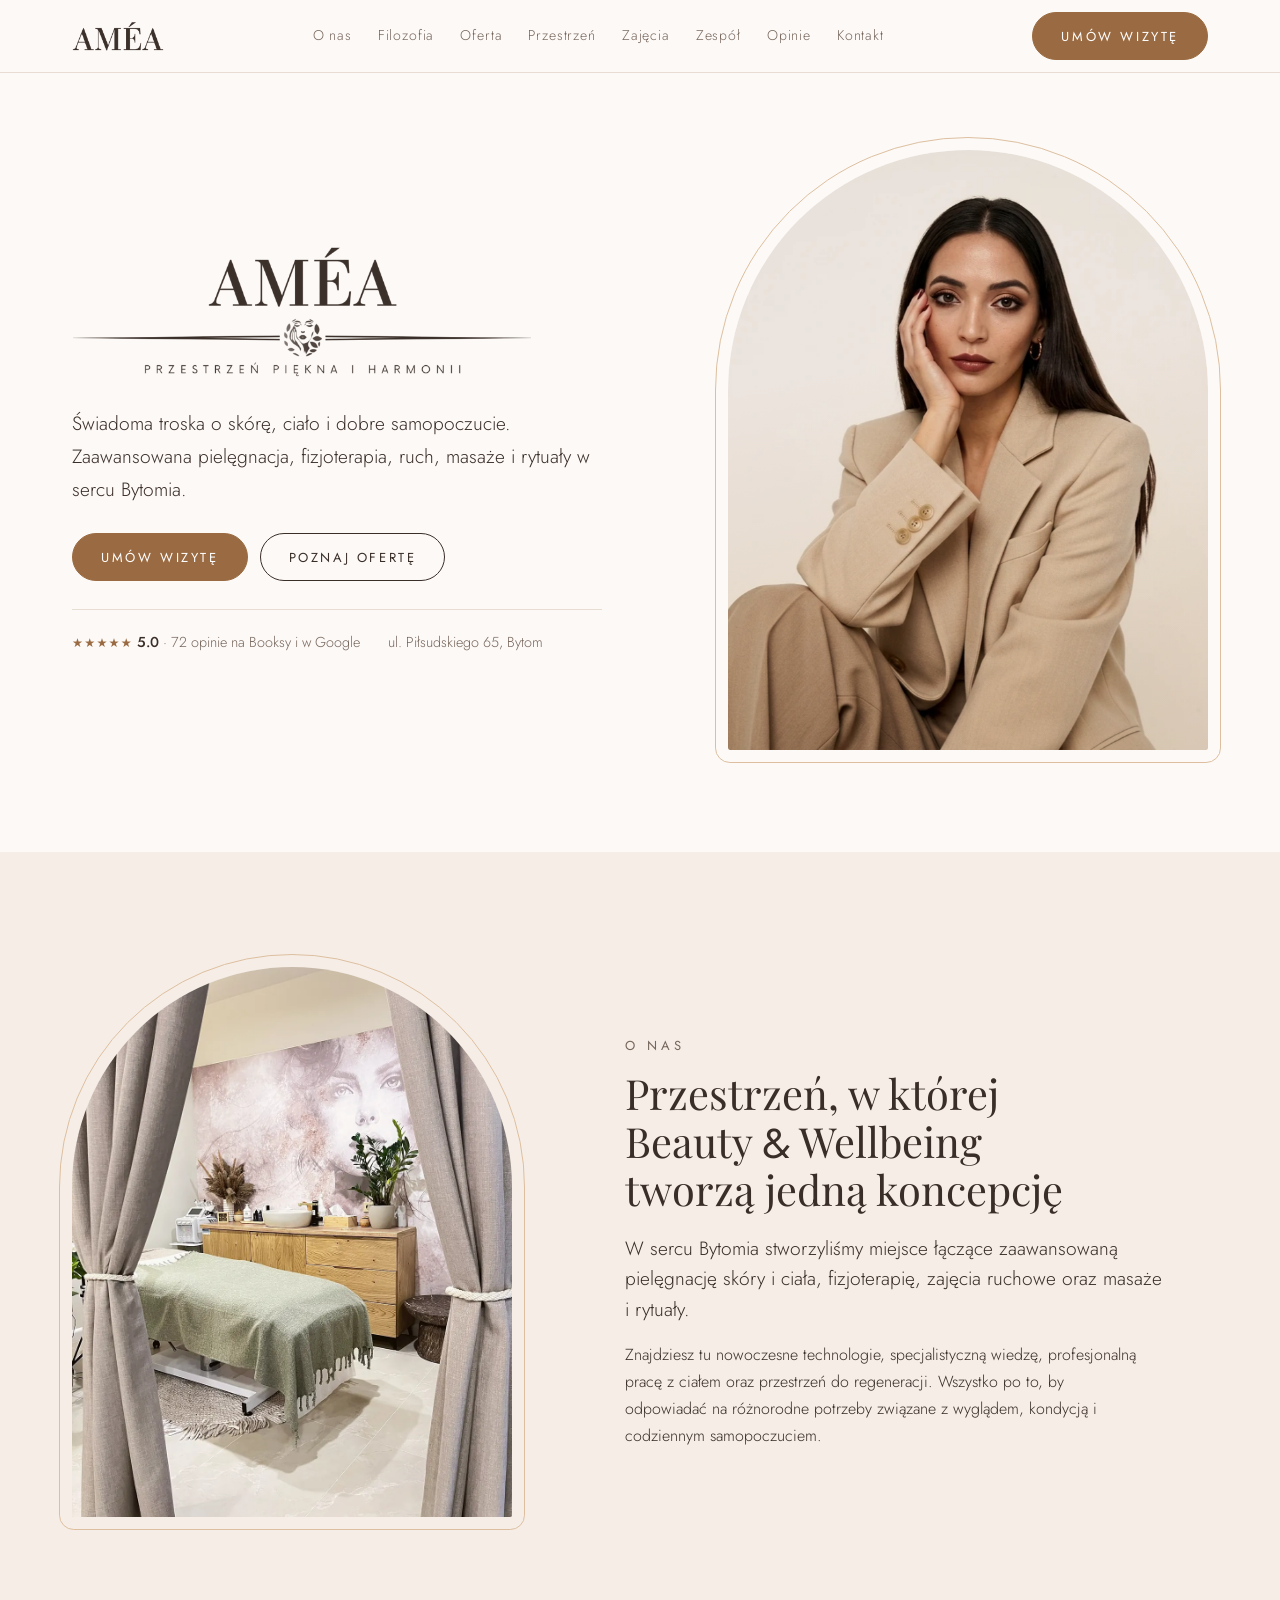
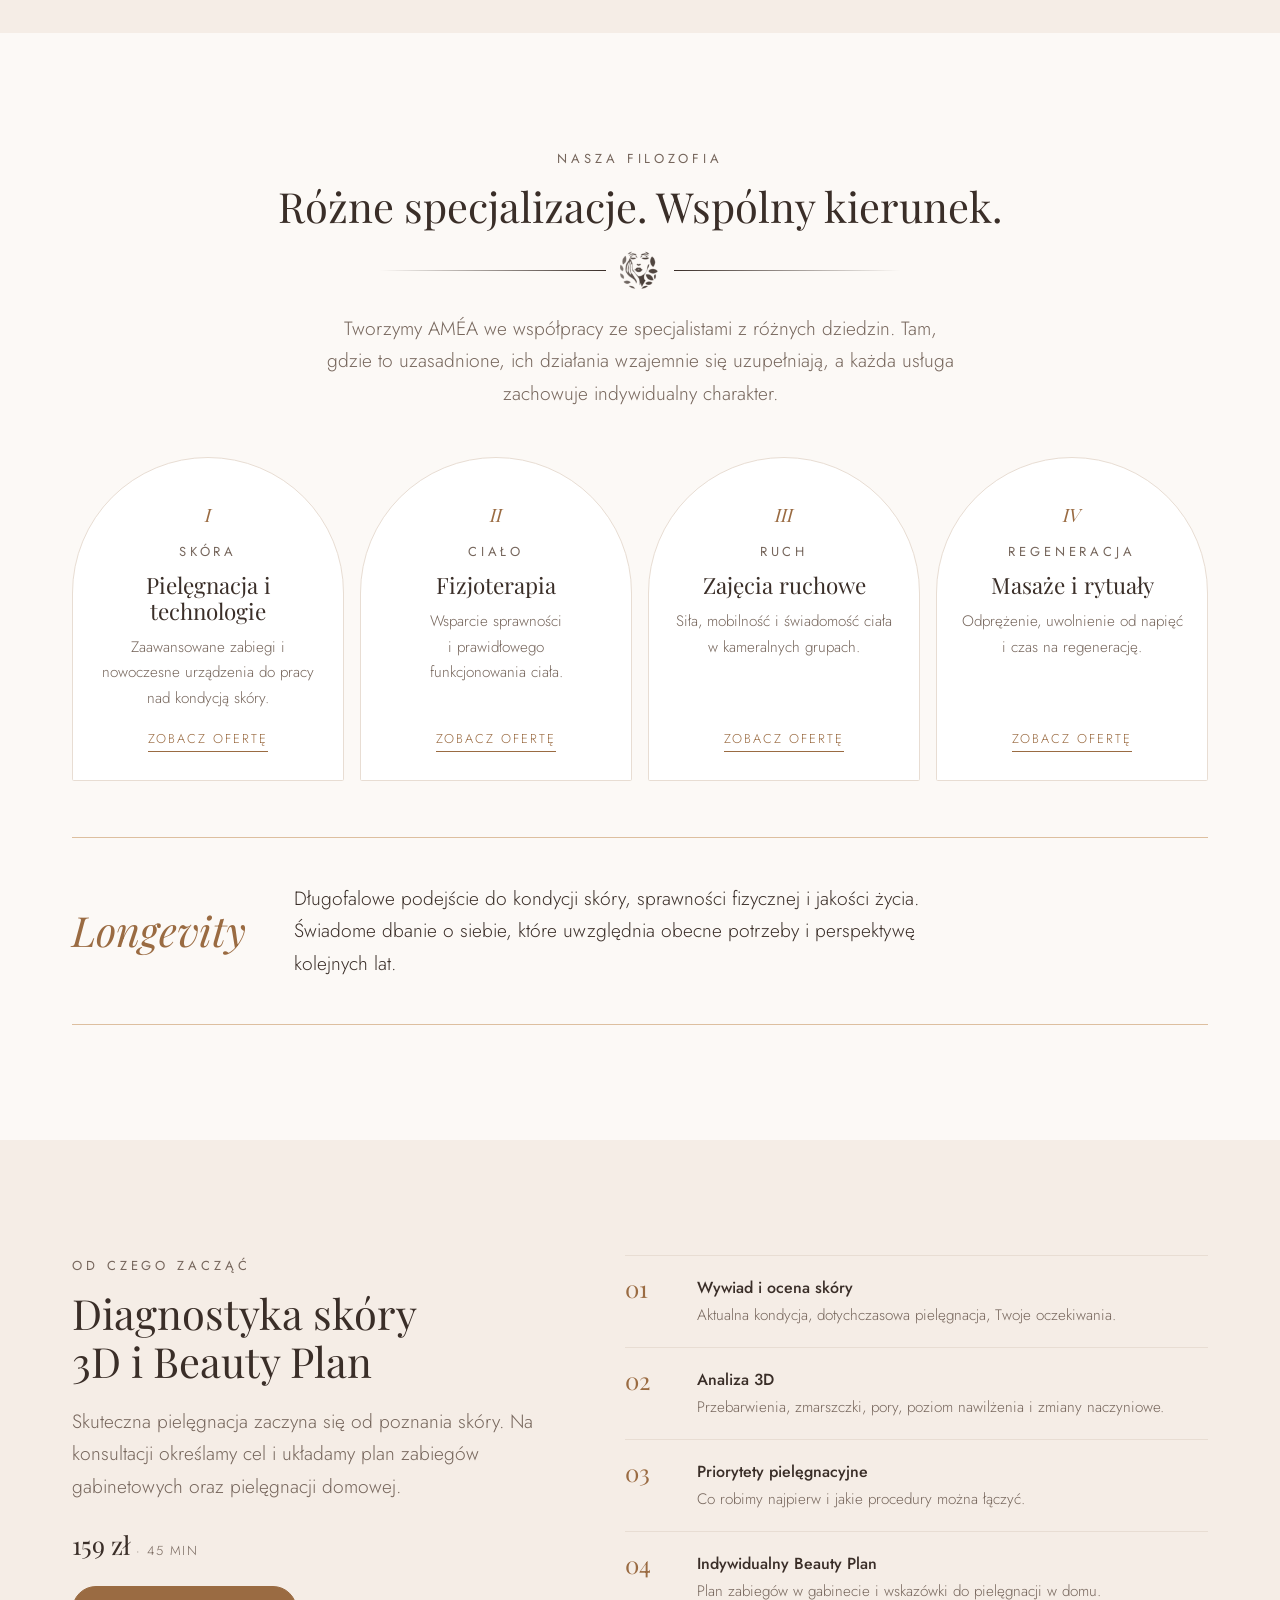
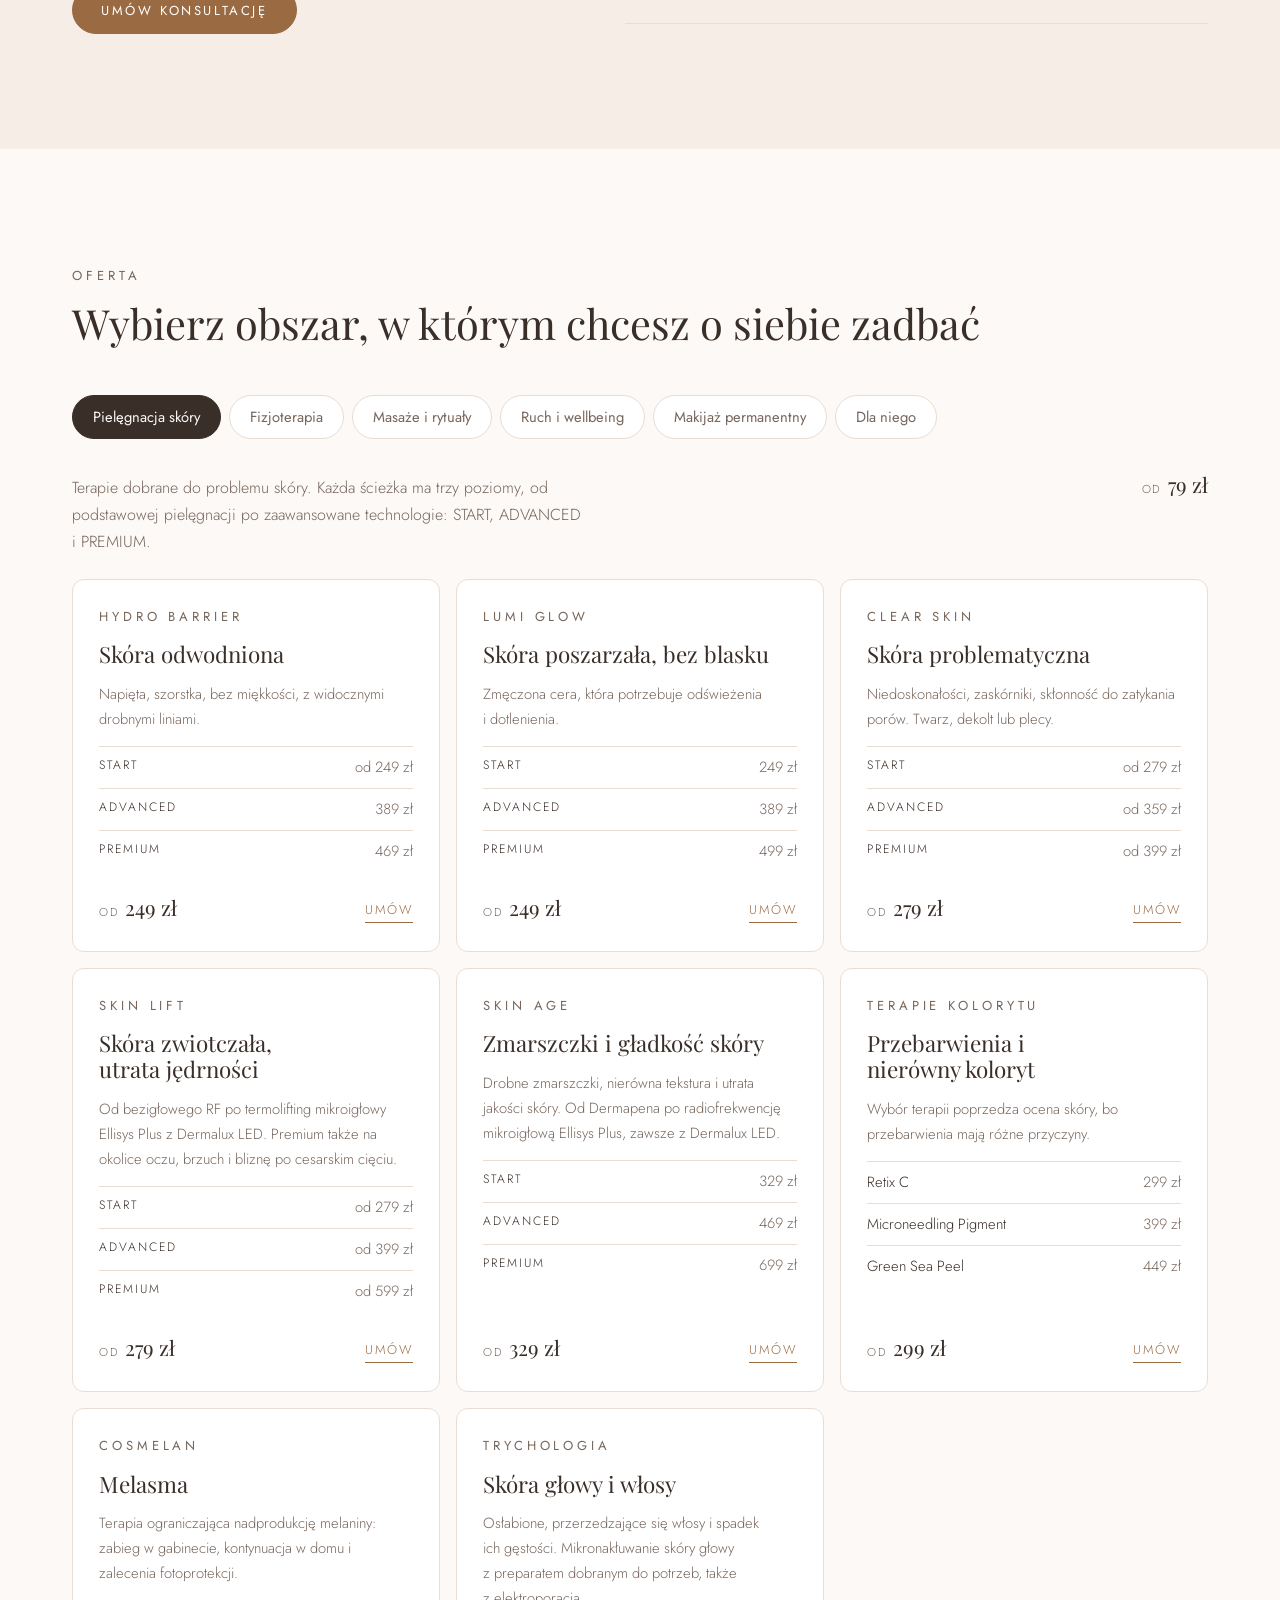
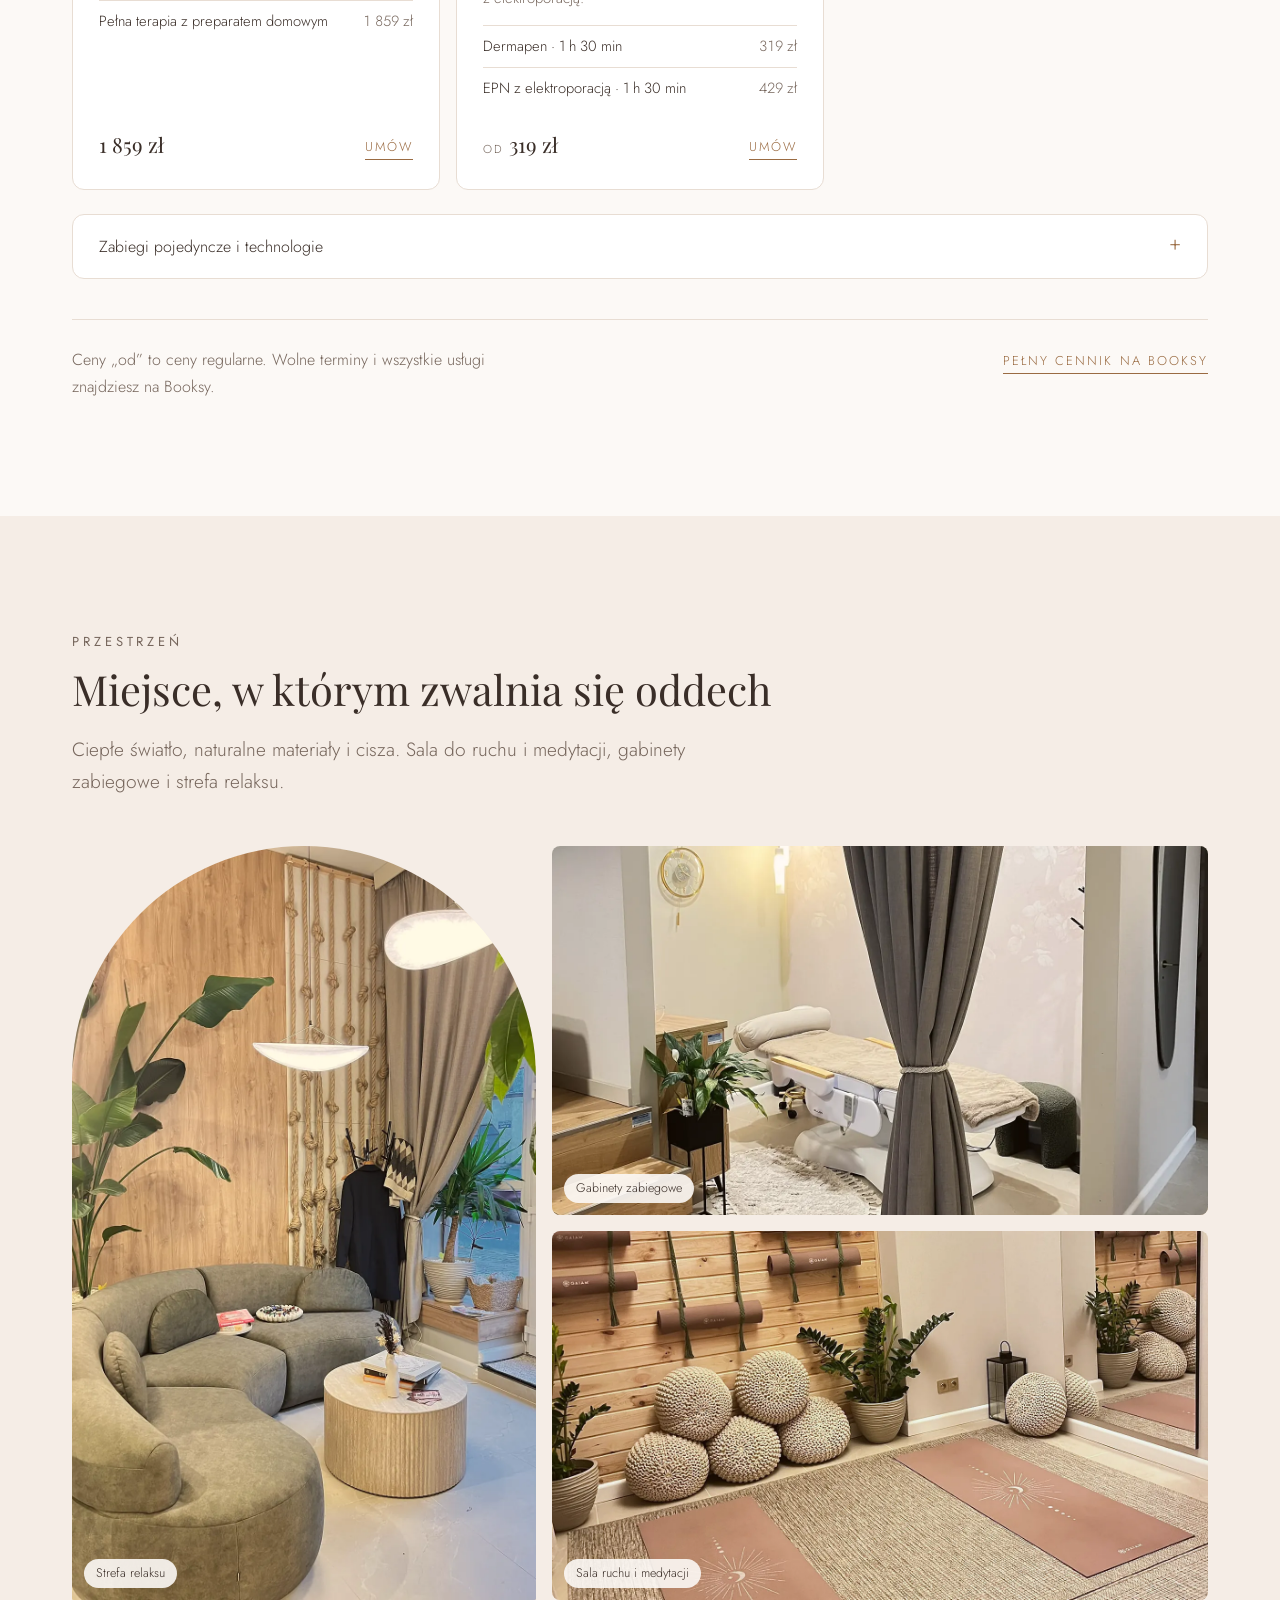
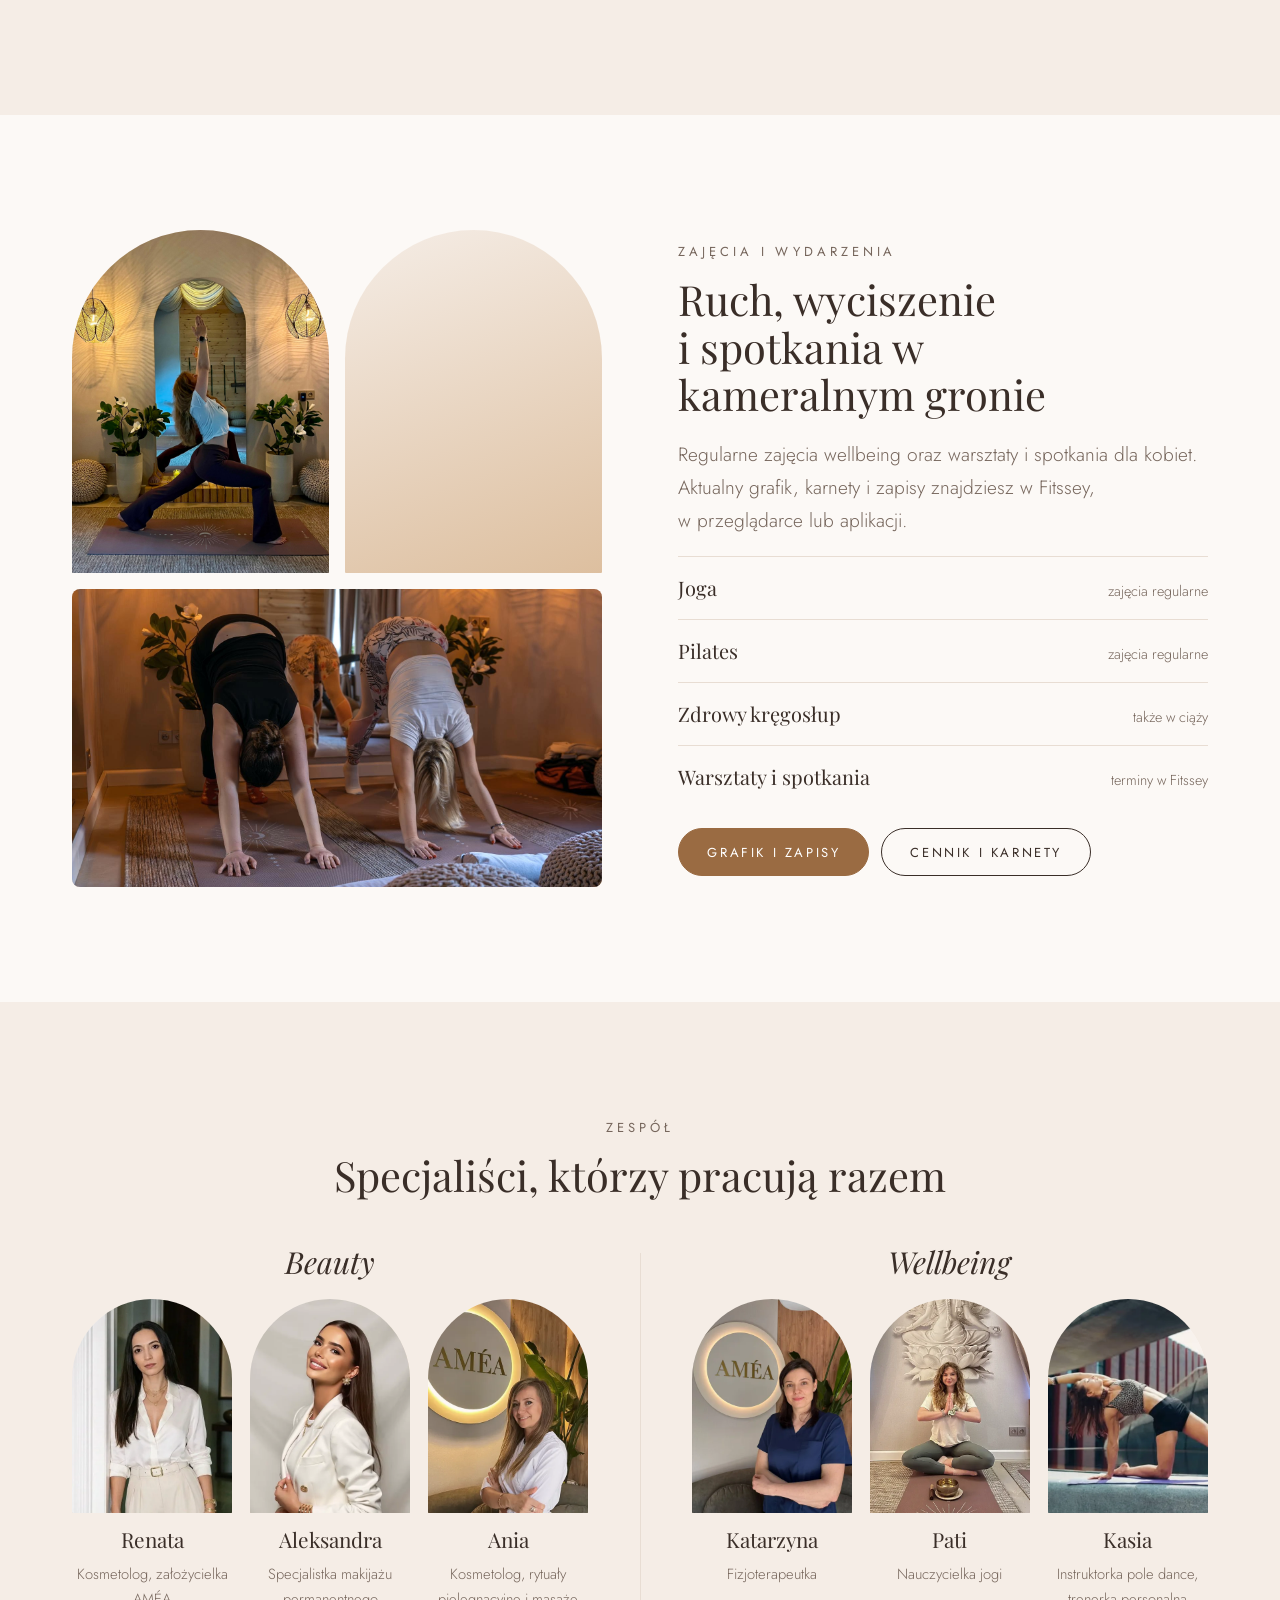
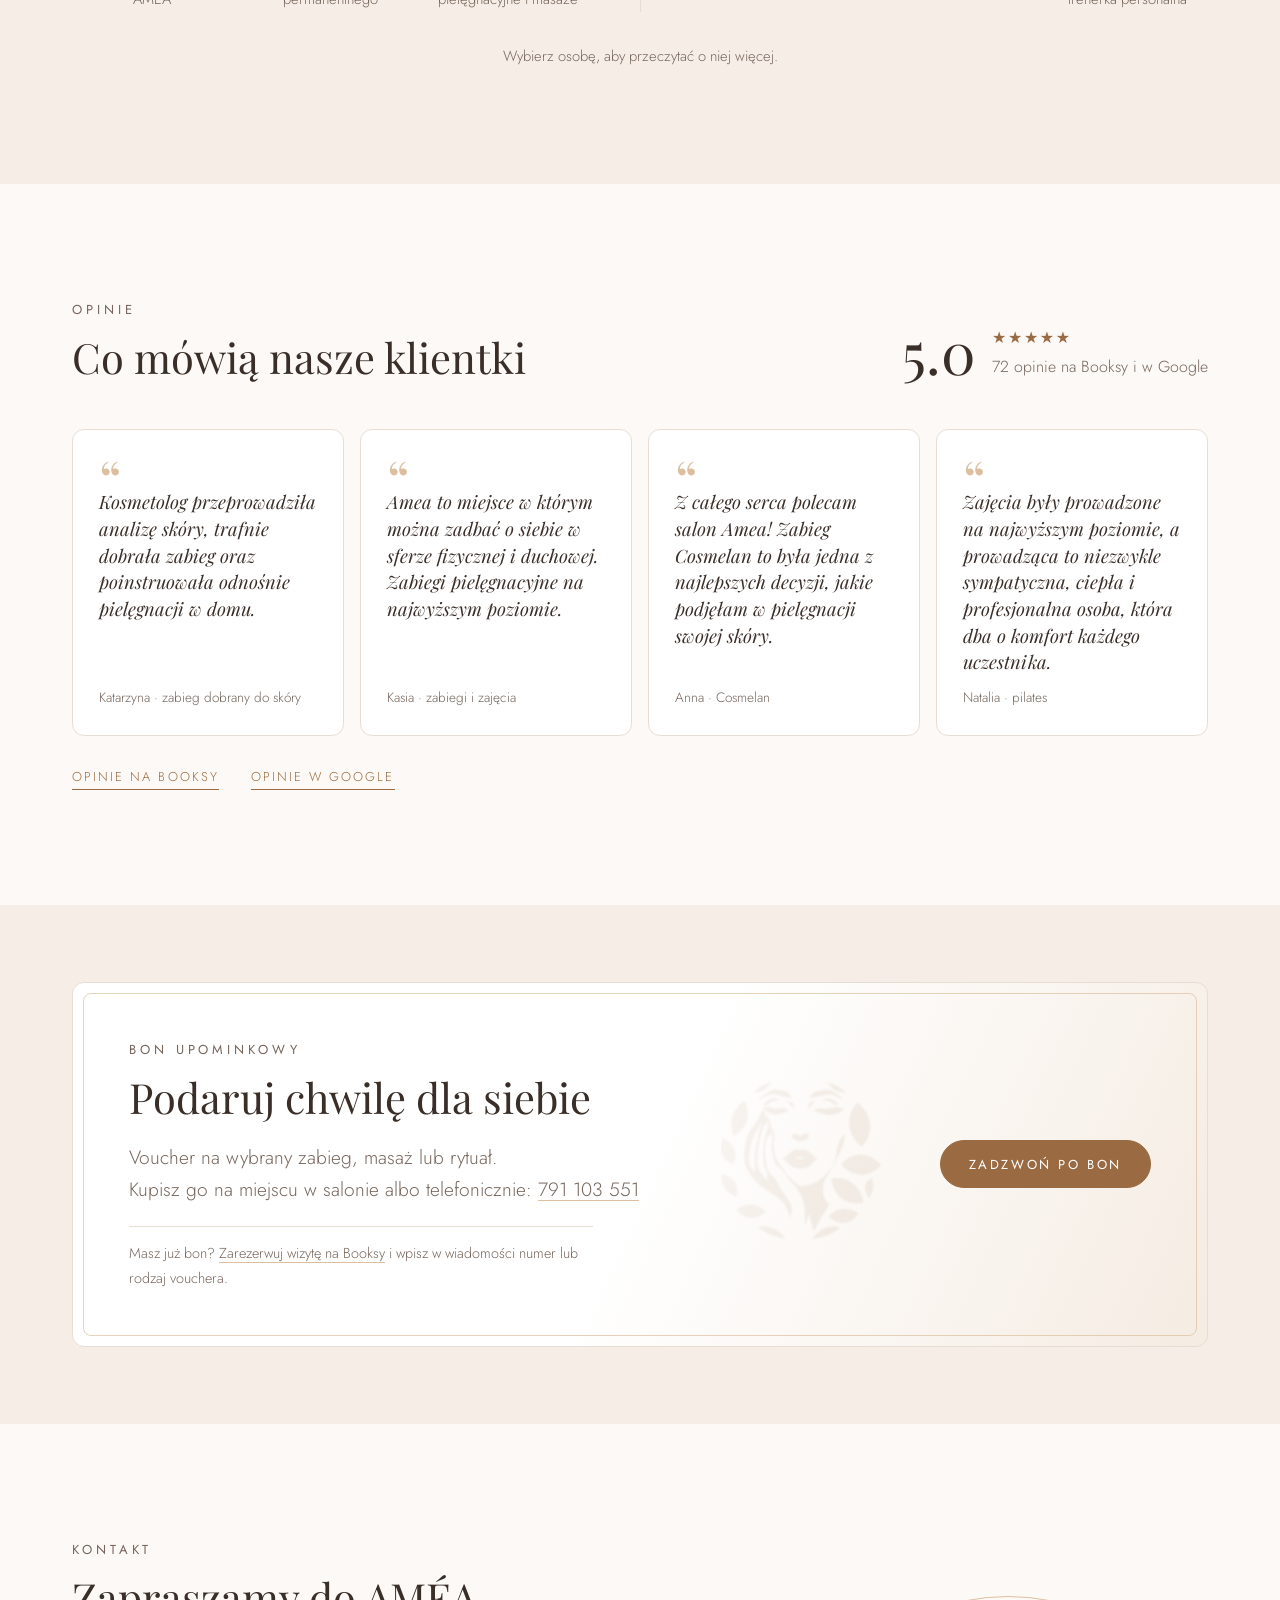
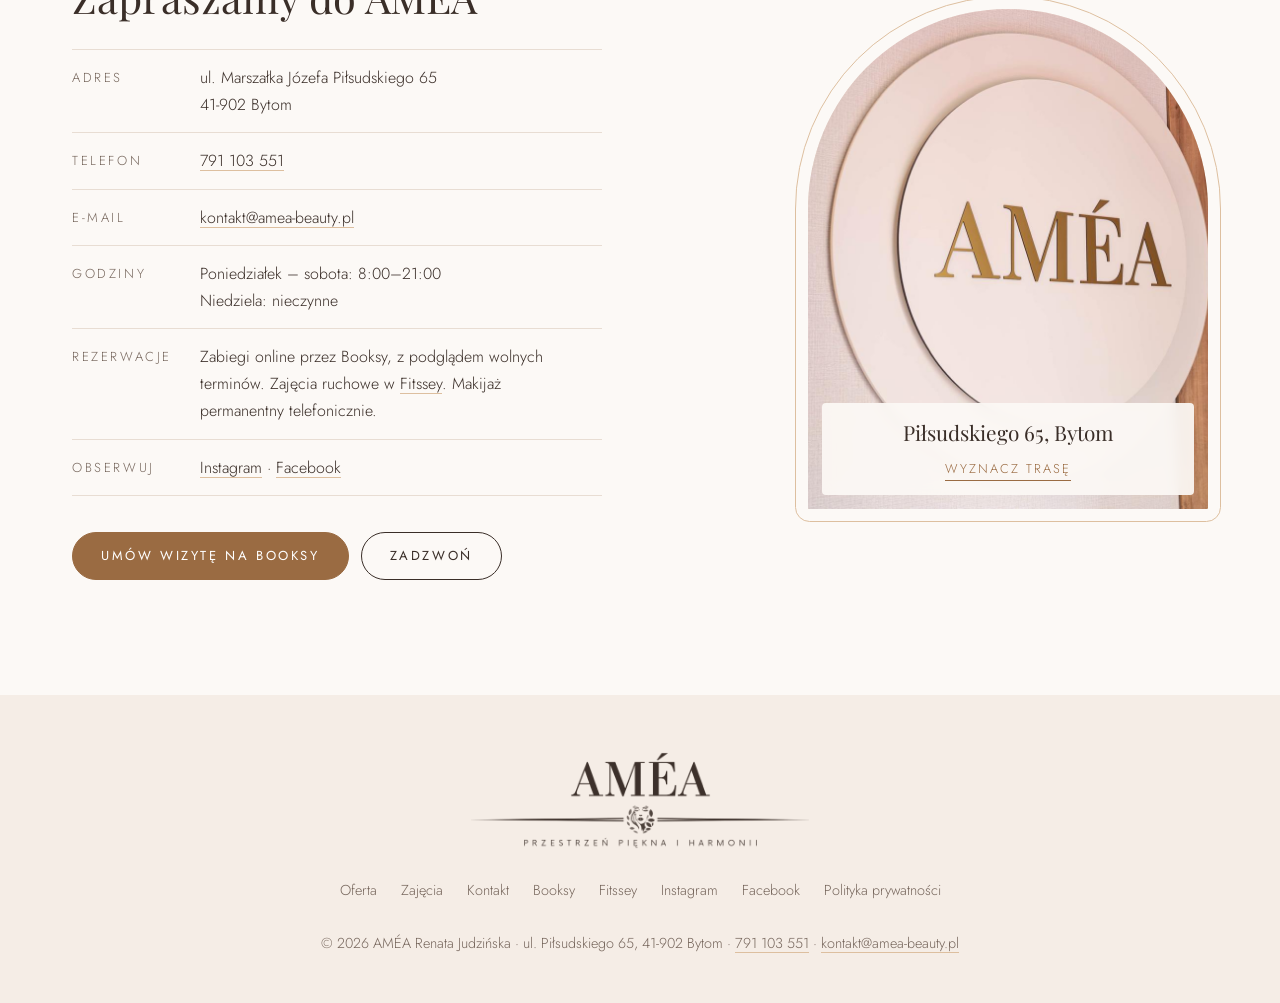
==== commit 7e87d382: "Zespół w dwóch grupach: Beauty i Wellbeing - Sześć osób w dwóch trójkach: Beauty (Renata, Aleksandra" ====
--- a/index.html
+++ b/index.html
@@ -1117,37 +1117,50 @@
         <p class="eyebrow">Zespół</p>
         <h2>Specjaliści, którzy pracują razem</h2>
       </div>
+      <!-- Dwie grupy jak dwie strony marki (Beauty & Wellbeing w O nas), po trzy osoby; na komputerze obok siebie z linią
+           pośrodku, węziej jedna pod drugą. Nowa osoba trafia do swojej grupy; przy 4 w grupie sprawdzić szerokość łuków. -->
       <div class="team">
-        <button class="person" type="button" aria-expanded="false" aria-controls="bio-renata">
-          <span class="portrait"><img src="assets/img/photos/renata-zespol.webp" width="480" height="640" alt="" loading="lazy" decoding="async"></span>
-          <span class="person-name">Renata<span class="person-last"> Judzińska</span></span>
-          <span class="person-role">Kosmetolog, założycielka AMÉA</span>
-        </button>
-        <button class="person" type="button" aria-expanded="false" aria-controls="bio-katarzyna">
-          <span class="portrait"><img src="assets/img/photos/katarzyna-zespol.webp" width="480" height="640" alt="" loading="lazy" decoding="async"></span>
-          <span class="person-name">Katarzyna</span>
-          <span class="person-role">Fizjoterapeutka</span>
-        </button>
-        <button class="person" type="button" aria-expanded="false" aria-controls="bio-aleksandra">
-          <span class="portrait"><img src="assets/img/photos/aleksandra-zespol.webp" width="480" height="640" alt="" loading="lazy" decoding="async"></span>
-          <span class="person-name">Aleksandra</span>
-          <span class="person-role">Specjalistka makijażu permanentnego</span>
-        </button>
-        <button class="person" type="button" aria-expanded="false" aria-controls="bio-ania">
-          <span class="portrait"><img src="assets/img/photos/ania-zespol.webp" width="480" height="640" alt="" loading="lazy" decoding="async"></span>
-          <span class="person-name">Ania</span>
-          <span class="person-role">Kosmetolog, rytuały pielęgnacyjne i masaże</span>
-        </button>
-        <button class="person" type="button" aria-expanded="false" aria-controls="bio-pati">
-          <span class="portrait"><img src="assets/img/photos/pati-zespol.webp" width="480" height="640" alt="" loading="lazy" decoding="async"></span>
-          <span class="person-name">Pati</span>
-          <span class="person-role">Nauczycielka jogi</span>
-        </button>
-        <button class="person" type="button" aria-expanded="false" aria-controls="bio-kasia">
-          <span class="portrait"><img src="assets/img/photos/kasia-zespol.webp" width="480" height="640" alt="" loading="lazy" decoding="async"></span>
-          <span class="person-name">Kasia</span>
-          <span class="person-role">Instruktorka pole dance, trenerka personalna</span>
-        </button>
+        <div class="team-group" role="group" aria-labelledby="team-beauty">
+          <p class="team-label" id="team-beauty">Beauty</p>
+          <div class="team-row">
+            <button class="person" type="button" aria-expanded="false" aria-controls="bio-renata">
+              <span class="portrait"><img src="assets/img/photos/renata-zespol.webp" width="480" height="640" alt="" loading="lazy" decoding="async"></span>
+              <span class="person-name">Renata<span class="person-last"> Judzińska</span></span>
+              <span class="person-role">Kosmetolog, założycielka AMÉA</span>
+            </button>
+            <button class="person" type="button" aria-expanded="false" aria-controls="bio-aleksandra">
+              <span class="portrait"><img src="assets/img/photos/aleksandra-zespol.webp" width="480" height="640" alt="" loading="lazy" decoding="async"></span>
+              <span class="person-name">Aleksandra</span>
+              <span class="person-role">Specjalistka makijażu permanentnego</span>
+            </button>
+            <button class="person" type="button" aria-expanded="false" aria-controls="bio-ania">
+              <span class="portrait"><img src="assets/img/photos/ania-zespol.webp" width="480" height="640" alt="" loading="lazy" decoding="async"></span>
+              <span class="person-name">Ania</span>
+              <span class="person-role">Kosmetolog, rytuały pielęgnacyjne i masaże</span>
+            </button>
+          </div>
+        </div>
+        <span class="team-sep" aria-hidden="true"></span>
+        <div class="team-group" role="group" aria-labelledby="team-wellbeing">
+          <p class="team-label" id="team-wellbeing">Wellbeing</p>
+          <div class="team-row">
+            <button class="person" type="button" aria-expanded="false" aria-controls="bio-katarzyna">
+              <span class="portrait"><img src="assets/img/photos/katarzyna-zespol.webp" width="480" height="640" alt="" loading="lazy" decoding="async"></span>
+              <span class="person-name">Katarzyna</span>
+              <span class="person-role">Fizjoterapeutka</span>
+            </button>
+            <button class="person" type="button" aria-expanded="false" aria-controls="bio-pati">
+              <span class="portrait"><img src="assets/img/photos/pati-zespol.webp" width="480" height="640" alt="" loading="lazy" decoding="async"></span>
+              <span class="person-name">Pati</span>
+              <span class="person-role">Nauczycielka jogi</span>
+            </button>
+            <button class="person" type="button" aria-expanded="false" aria-controls="bio-kasia">
+              <span class="portrait"><img src="assets/img/photos/kasia-zespol.webp" width="480" height="640" alt="" loading="lazy" decoding="async"></span>
+              <span class="person-name">Kasia</span>
+              <span class="person-role">Instruktorka pole dance, trenerka personalna</span>
+            </button>
+          </div>
+        </div>
       </div>
       <p class="team-hint" hidden>Wybierz osobę, aby przeczytać o niej więcej.</p>
 
--- a/assets/css/styles.css
+++ b/assets/css/styles.css
@@ -476,13 +476,21 @@
 
 /* ---------- Team ---------- */
 
-/* People are disclosure buttons (aria-expanded): nothing open at first, a click shows that person's .bio below the row,
-   the same click again hides it. 6 people: one row of 6, 3 + 3 up to 1099 px (flex centres a shorter last row),
-   on a phone 3 + 3 small arches with first names only. */
-.team { --gap: 20px; display: flex; flex-wrap: wrap; justify-content: center; gap: 28px var(--gap); margin-top: var(--head-gap); }
-.person { flex: 0 1 calc((100% - 5 * var(--gap)) / 6); display: grid; grid-template-columns: minmax(0, 1fr); gap: 10px; min-width: 0; text-align: center; justify-items: center; align-content: start;
+/* Two groups, as the two sides of the brand: Beauty | Wellbeing, three people each, side by side with a hairline between
+   (stacked below 1100 px). People are disclosure buttons (aria-expanded): nothing open at first, a click shows that
+   person's .bio below both groups, the same click again hides it. On a phone small arches with first names only. */
+.team { display: grid; grid-template-columns: minmax(0, 1fr) auto minmax(0, 1fr); gap: 0 clamp(24px, 4vw, 56px); align-items: start; margin-top: var(--head-gap); }
+.team-group { display: grid; gap: 22px; justify-items: center; }
+.team-sep { width: 1px; align-self: stretch; margin-top: 6px; background: var(--line); }
+.team-label { font-family: var(--f-display); font-style: italic; font-size: 1.9rem; line-height: 1; text-align: center; } /* no description: the roles under each person say it */
+.team-row { display: flex; gap: 18px; width: 100%; }
+@media (max-width: 1099px) {
+  .team { grid-template-columns: minmax(0, 1fr); gap: 40px; max-width: 760px; margin-inline: auto; }
+  .team-sep { display: none; }
+  .team-sep + .team-group { padding-top: 36px; border-top: 1px solid var(--line); }
+}
+.person { flex: 1 1 0; display: grid; grid-template-columns: minmax(0, 1fr); gap: 10px; min-width: 0; text-align: center; justify-items: center; align-content: start;
   background: none; border: 0; padding: 0; font: inherit; color: inherit; cursor: pointer; -webkit-tap-highlight-color: transparent; }
-@media (max-width: 1099px) { .person { flex-basis: calc((100% - 2 * var(--gap)) / 3); } }
 .portrait { width: 100%; max-width: 280px; aspect-ratio: 3 / 4; border-radius: var(--arch); background: linear-gradient(160deg, var(--bg), var(--soft)); display: grid; place-items: center; overflow: hidden; margin-bottom: 4px; }
 .portrait img { width: 100%; height: 100%; object-fit: cover; }
 .portrait .emblem { width: 22%; background: var(--muted); opacity: .45; } /* placeholder until a photo arrives */
@@ -498,6 +506,7 @@
 @media (max-width: 1099px) { .person-name { font-size: 1.4rem; } }
 .person[aria-expanded="true"] .person-name { color: var(--accent); }
 .person-role { color: var(--muted); font-size: .92rem; }
+.person-last { display: none; } /* first names only on the cards, like the others; the full name heads the bio */
 .team-hint { margin-top: 32px; text-align: center; color: var(--muted); font-size: .92rem; }
 
 .bio { max-width: 44rem; margin: 48px auto 0; padding-top: 40px; border-top: 1px solid var(--line); display: grid; gap: 12px; justify-items: center; text-align: center; }
@@ -505,9 +514,13 @@
 .bio-text { display: grid; gap: 14px; line-height: 1.7; text-align: left; margin-bottom: 8px; }
 
 @media (max-width: 600px) {
-  .team { --gap: 12px; row-gap: 18px; }
+  .team { gap: 28px; }
+  .team-group { gap: 14px; }
+  .team-sep + .team-group { padding-top: 26px; }
+  .team-label { font-size: 1.5rem; }
+  .team-row { gap: 12px; }
   .person { gap: 6px; }
-  .person-role, .person-last { display: none; }
+  .person-role { display: none; }
   .person-name { font-size: .95rem; }
   .person[aria-expanded="true"] .portrait { outline-offset: 5px; }
   .person:focus-visible .portrait { outline-offset: 2px; }
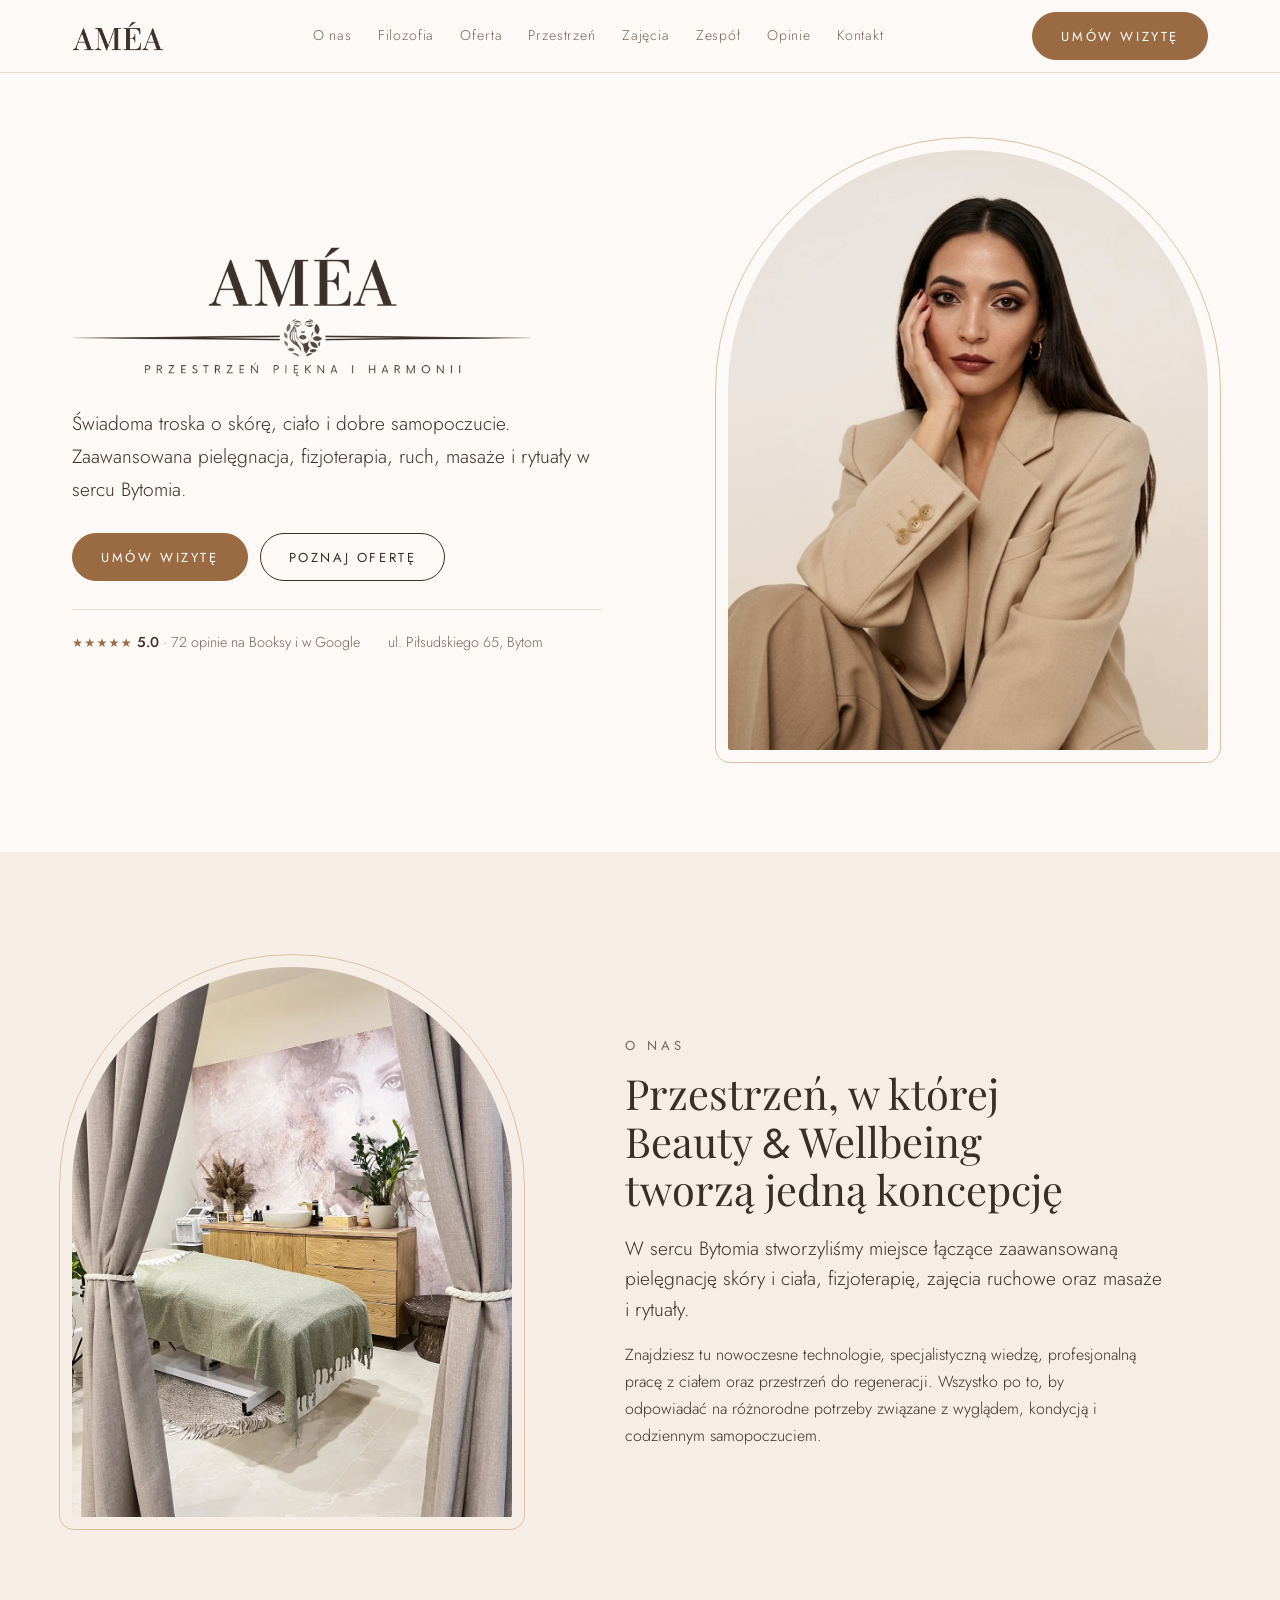
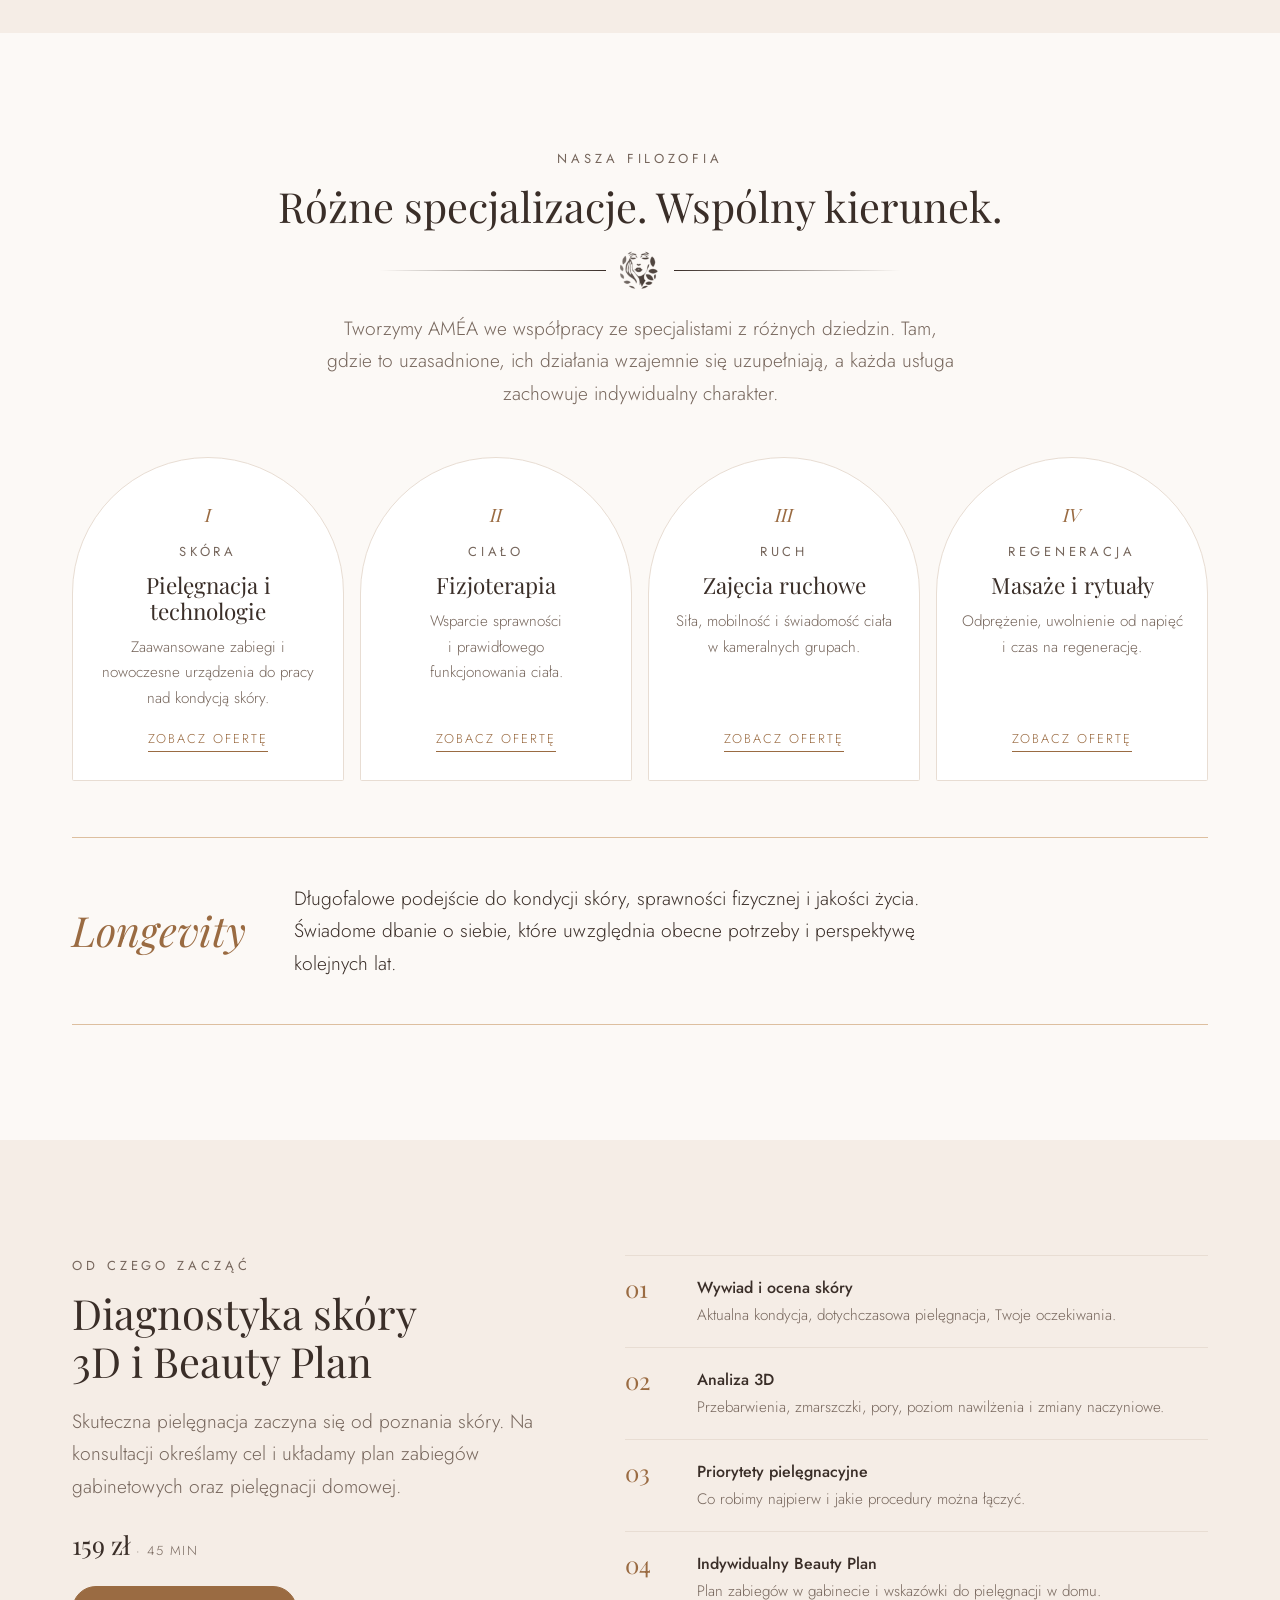
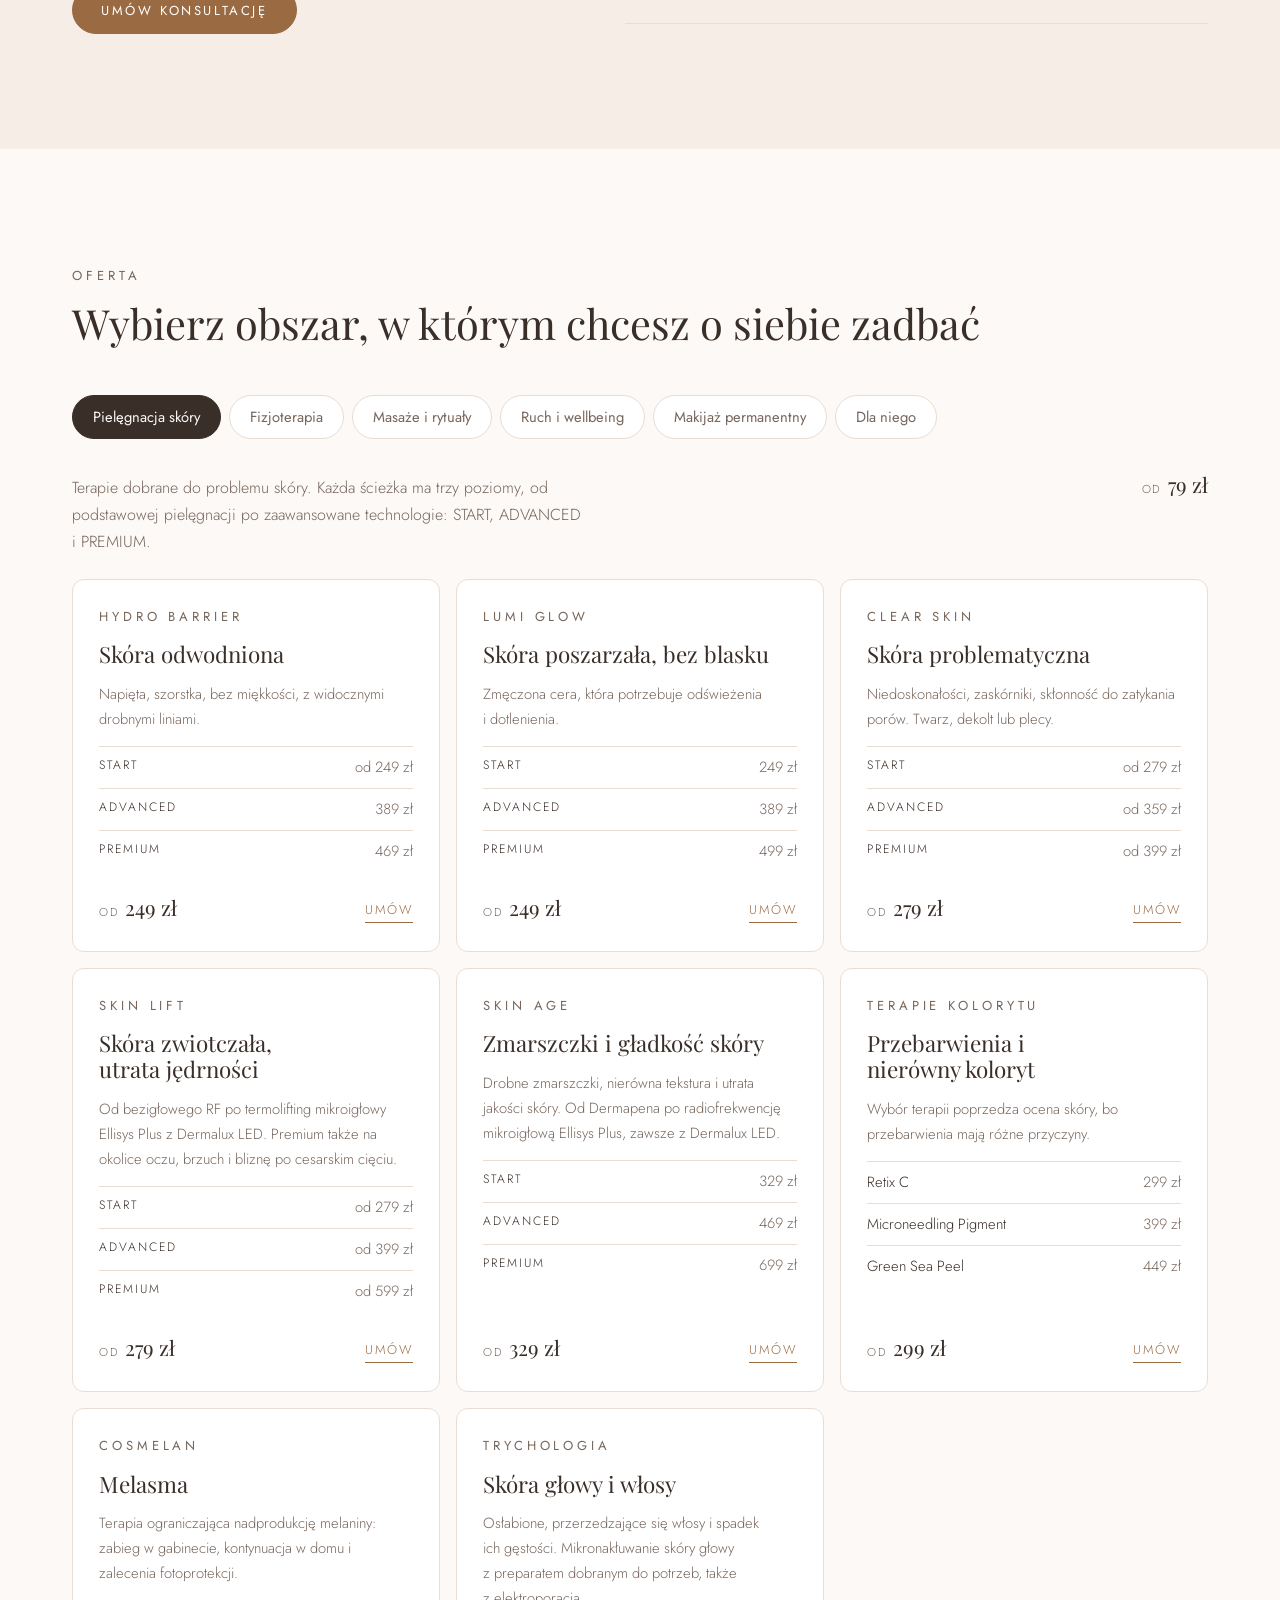
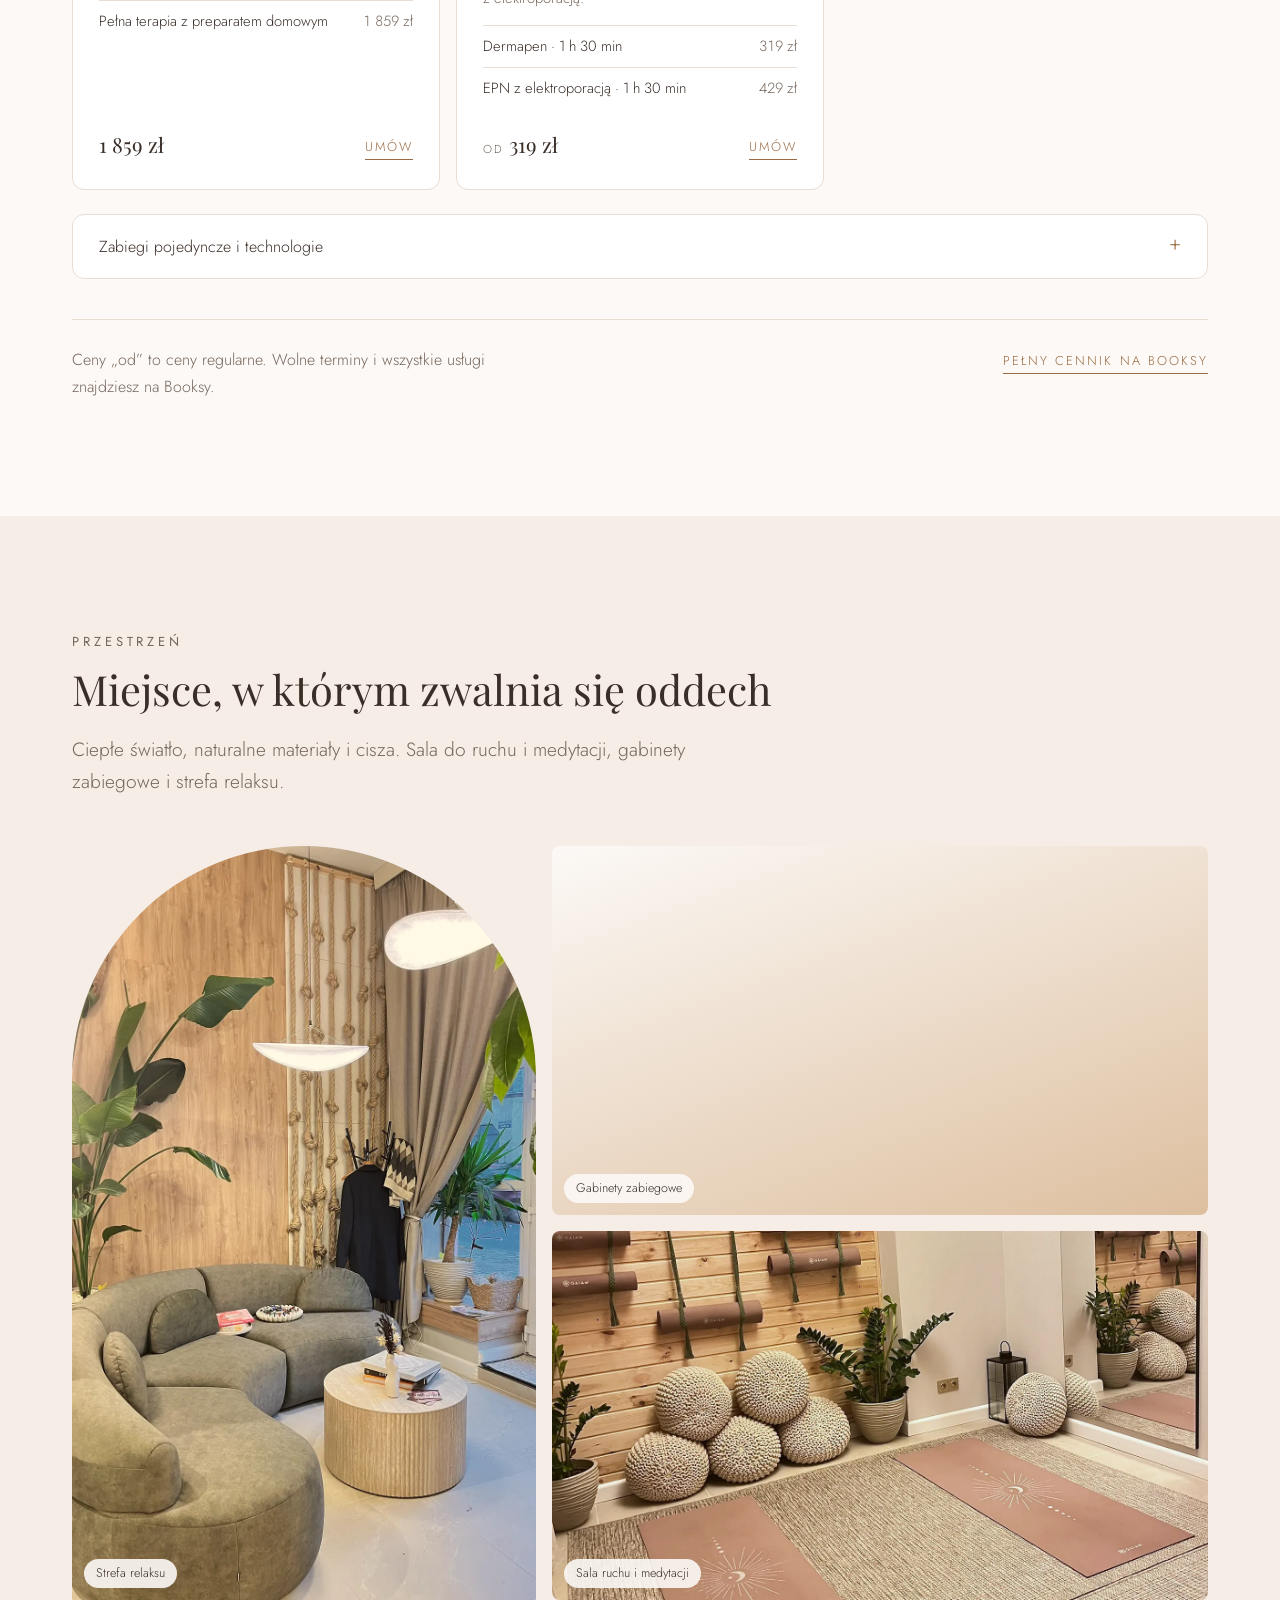
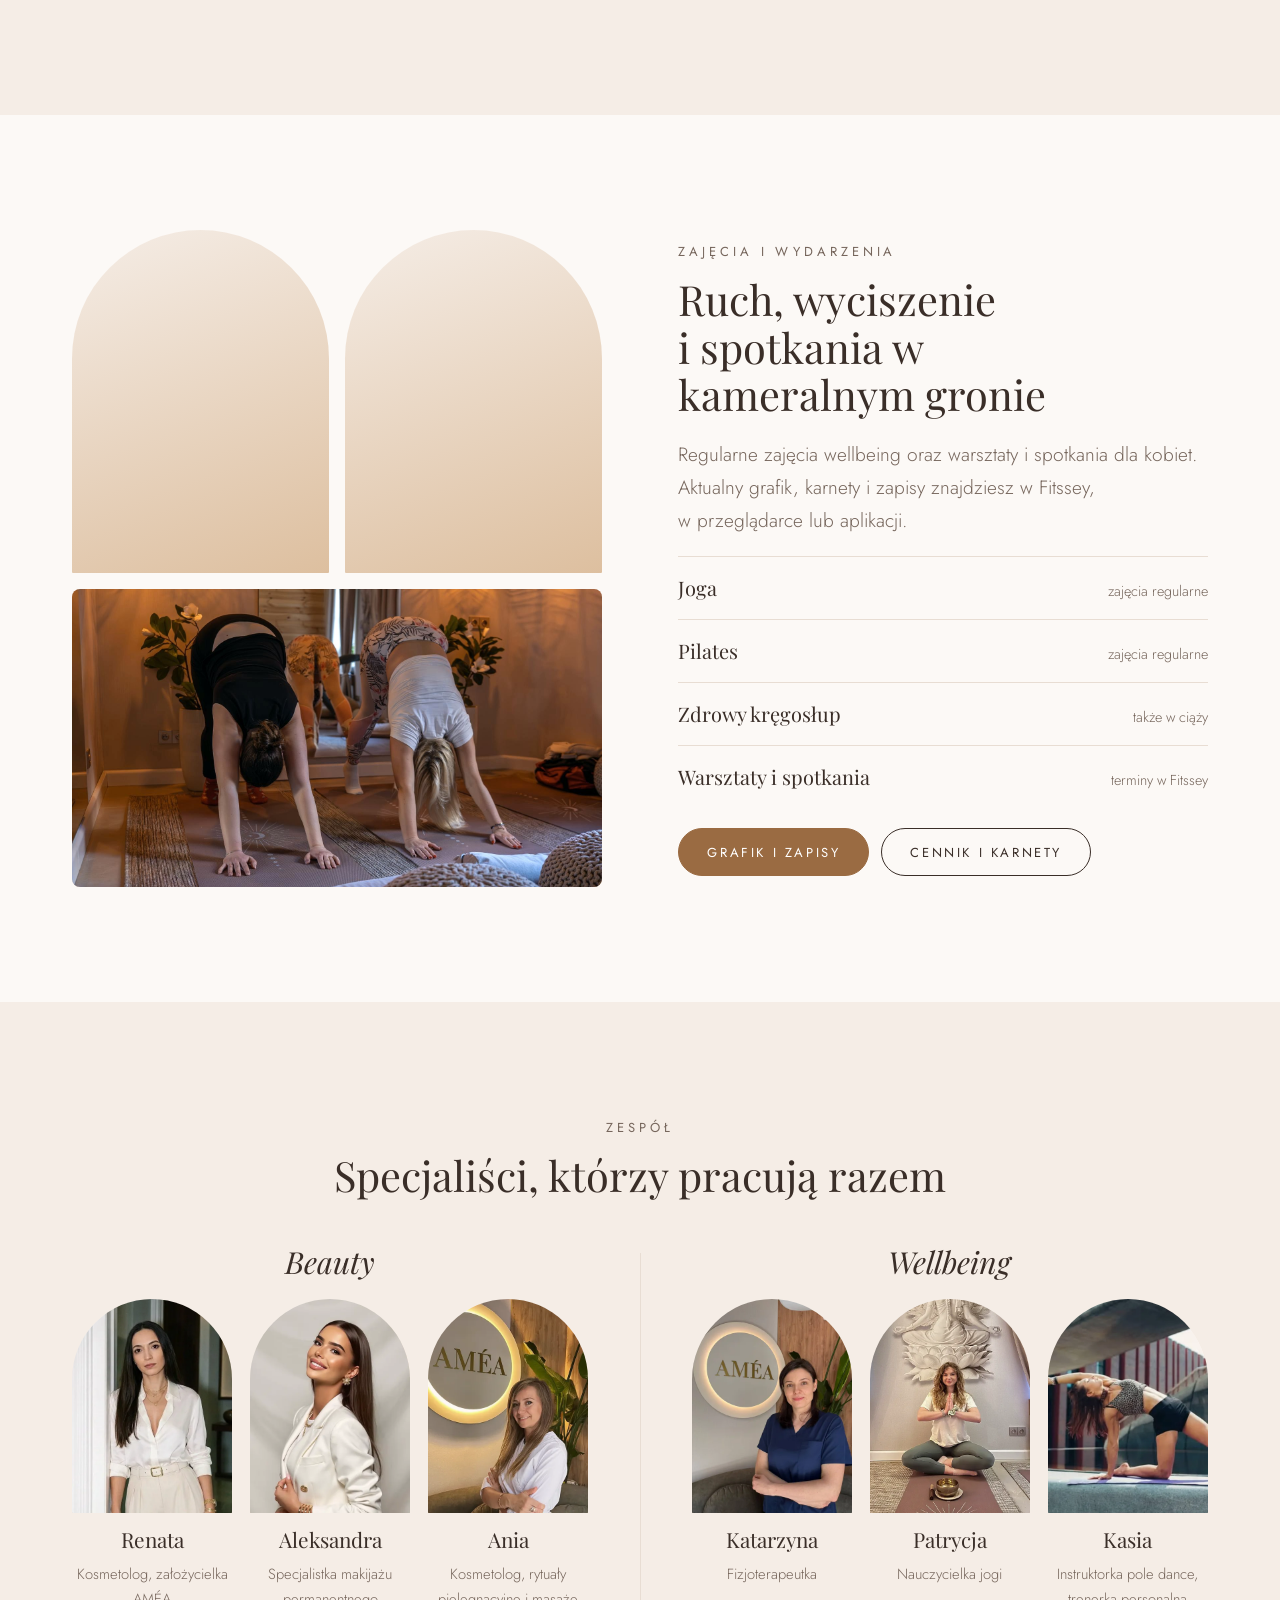
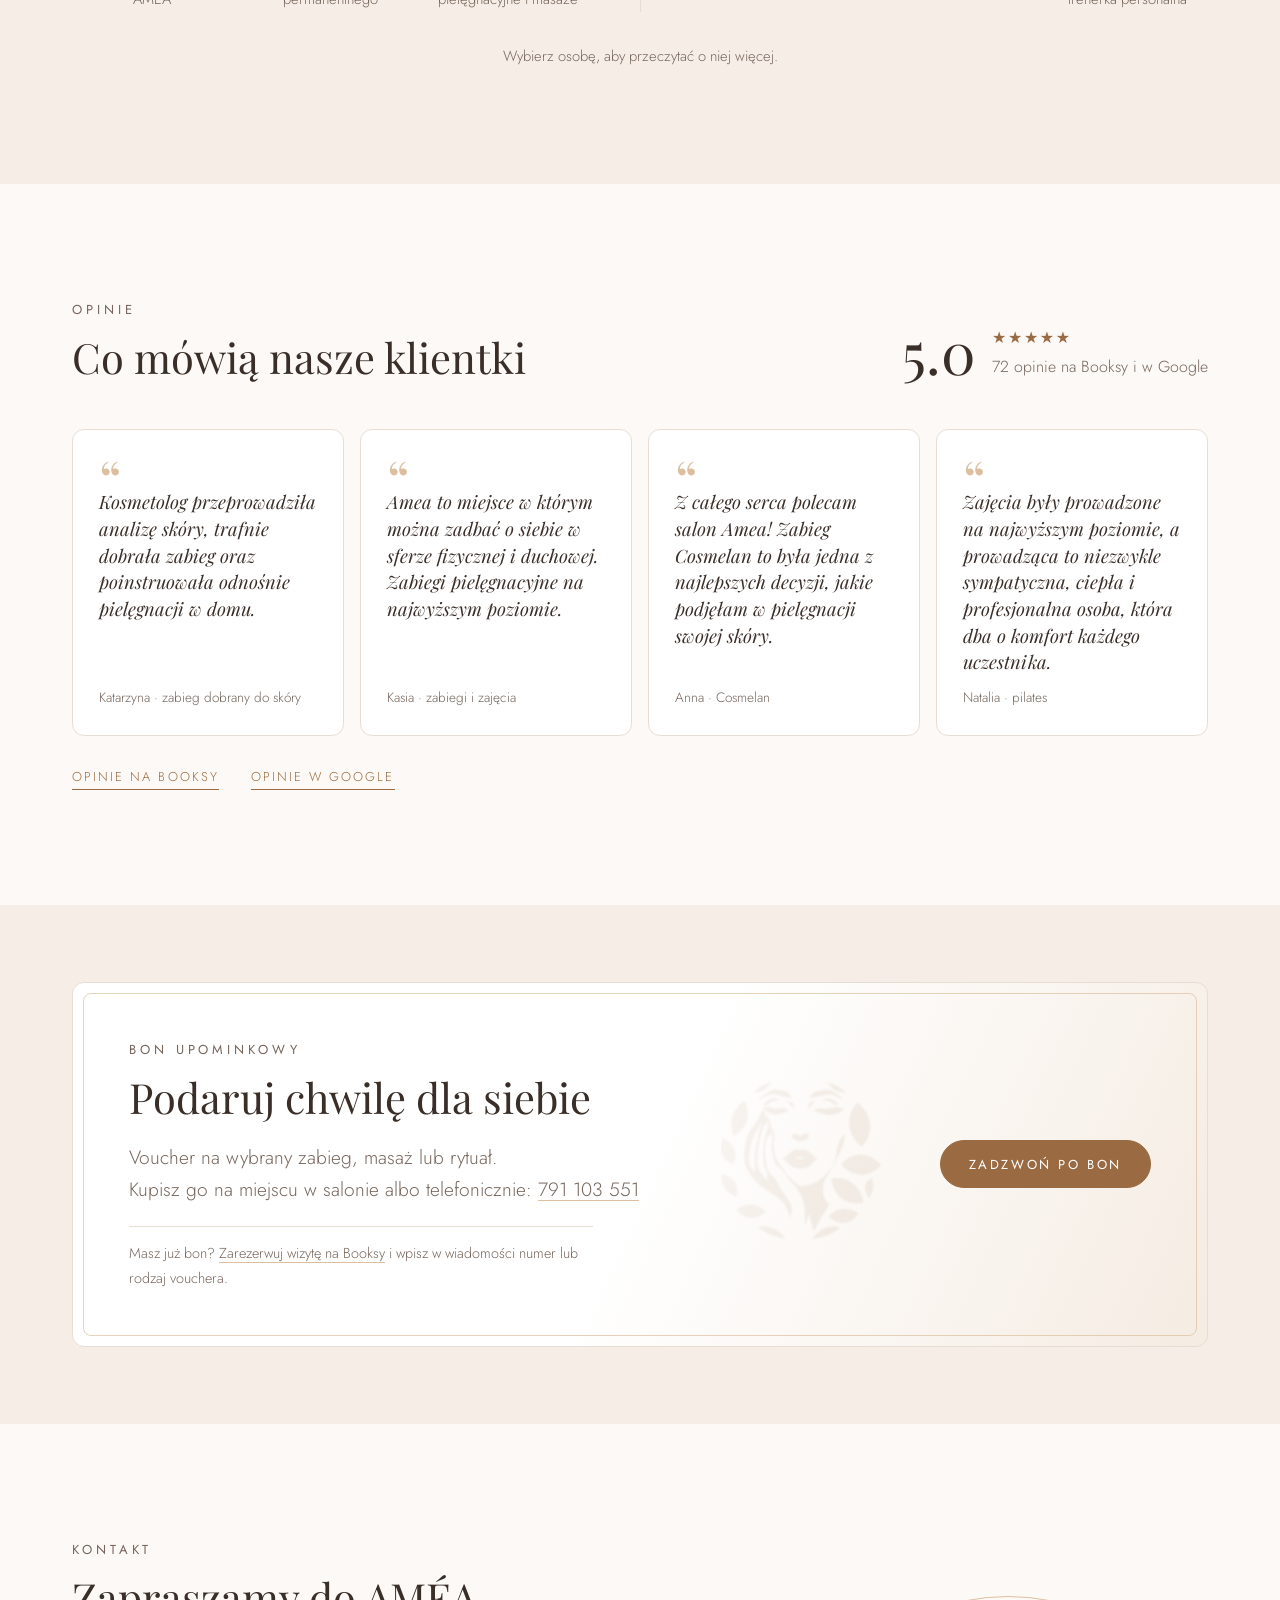
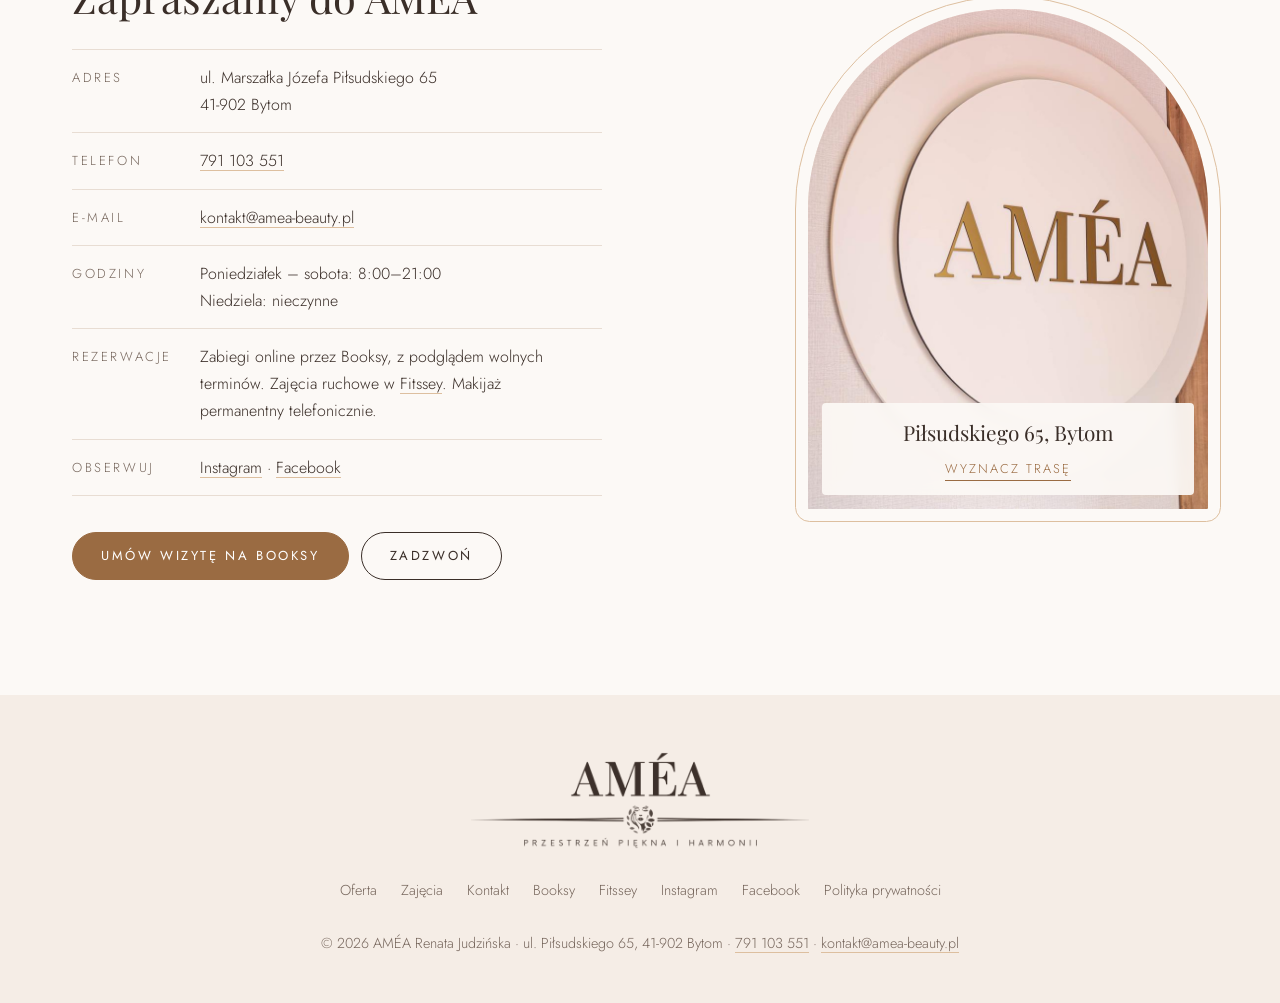
==== commit c6eaf2ad: "Zespół: ustalenia salonu – imiona, rola Renaty, bio w 1. osobie - Renata z samego imienia w Zespole " ====
--- a/index.html
+++ b/index.html
@@ -1103,9 +1103,11 @@
   </section>
 
   <!-- ZESPÓŁ -->
-  <!-- TODO(zespół): bio Renaty to skrót do jej akceptacji; zdjęcie Kasi do wymiany; imiona: na stronie „Aleksandra”, w bio „Ola” –
-       ustalić formy. Ania pisze o sobie w 3. osobie, reszta w 1. – ewentualne ujednolicenie tylko za zgodą salonu.
-       Specjalistki tylko z imienia (decyzja salonu 10.11.2026). Zdjęcia z własnym tłem, każde z innego miejsca (wybór użytkownika 11.11.2026). -->
+  <!-- TODO(zespół): zdjęcie Kasi do wymiany; bio Ani i Kasi przerobione z 3. na 1. osobę (15.11.2026) – do pokazania im.
+       Wszystkie bio w 1. osobie.
+       Imiona (salon 15.11.2026): wszystkie same imiona, także Renata (nazwisko tylko w stopce i opisie zdjęcia hero); w karcie
+       i nagłówku bio „Aleksandra” i „Patrycja”, a w treści ich bio zostaje „Ola” i „Pati”; „Kasia”, żeby nie mylić z Katarzyną.
+       Zdjęcia z własnym tłem, każde z innego miejsca (wybór użytkownika 11.11.2026). -->
   <!-- Osoby to przyciski rozwijania (aria-expanded, main.js): na start nic nie jest otwarte; kliknięcie pokazuje bio pod rzędem zdjęć,
        kliknięcie innej osoby je podmienia, ponowne kliknięcie tej samej zwija (wariant B, 11.11.2026). Podpowiedź pod rzędem
        pokazuje dopiero JS. Bio dosłownie od Renaty (WhatsApp 11.11.2026), najwyżej skracane na granicy zdania. Alternatywa, jeśli B
@@ -1125,7 +1127,7 @@
           <div class="team-row">
             <button class="person" type="button" aria-expanded="false" aria-controls="bio-renata">
               <span class="portrait"><img src="assets/img/photos/renata-zespol.webp" width="480" height="640" alt="" loading="lazy" decoding="async"></span>
-              <span class="person-name">Renata<span class="person-last"> Judzińska</span></span>
+              <span class="person-name">Renata</span>
               <span class="person-role">Kosmetolog, założycielka AMÉA</span>
             </button>
             <button class="person" type="button" aria-expanded="false" aria-controls="bio-aleksandra">
@@ -1151,7 +1153,7 @@
             </button>
             <button class="person" type="button" aria-expanded="false" aria-controls="bio-pati">
               <span class="portrait"><img src="assets/img/photos/pati-zespol.webp" width="480" height="640" alt="" loading="lazy" decoding="async"></span>
-              <span class="person-name">Pati</span>
+              <span class="person-name">Patrycja</span>
               <span class="person-role">Nauczycielka jogi</span>
             </button>
             <button class="person" type="button" aria-expanded="false" aria-controls="bio-kasia">
@@ -1164,12 +1166,12 @@
       </div>
       <p class="team-hint" hidden>Wybierz osobę, aby przeczytać o niej więcej.</p>
 
-      <!-- Bio Renaty: skrót z jej tekstu (15.11.2026) – całe zdania wybrane z 312 słów, do akceptacji Renaty; pełny tekst
-           w docs/bio-renata-pelne.md (gdyby wracać do wersji „dwa akapity + Czytaj całość”). Z nagłówka jej tekstu tylko
-           „Założycielka AMÉA” (eyebrow); hasło „Zaawansowane terapie skóry · …” usunięte 15.11.2026, bo inne osoby go nie mają; literówka „Pracuje” → „Pracuję” była tylko w pominiętym akapicie. -->
+      <!-- Bio Renaty: skrót z jej tekstu (15.11.2026, zaakceptowany przez salon) – całe zdania wybrane z 312 słów; pełny tekst
+           w docs/bio-renata-pelne.md. Eyebrow jak rola w karcie (salon: „Kosmetolog” zostaje), w nagłówku samo imię jak u reszty
+           (nazwisko tylko w stopce i w opisie zdjęcia hero). -->
       <div class="bio" id="bio-renata" hidden>
-        <p class="eyebrow">Założycielka AMÉA</p>
-        <h3>Renata Judzińska</h3>
+        <p class="eyebrow">Kosmetolog, założycielka AMÉA</p>
+        <h3>Renata</h3>
         <div class="bio-text">
           <p>Od ponad 15 lat pracuję w branży beauty, łącząc wieloletnią praktykę gabinetową z doświadczeniem w prowadzeniu własnej działalności w Chorzowie i Katowicach. Dziś to doświadczenie stanowi fundament AMÉA – miejsca, w którym zaawansowana pielęgnacja skóry spotyka się z wiedzą specjalistów z zakresu fizjoterapii, masażu i świadomego ruchu.</p>
           <p>Specjalizuję się w zaawansowanych procedurach łączonych. Kluczową kompetencją jest dla mnie umiejętność określenia, kiedy zastosować daną metodę, jak połączyć ją z innymi procedurami i kiedy dać skórze czas na regenerację.</p>
@@ -1207,16 +1209,16 @@
         <p class="eyebrow">Kosmetolog, rytuały pielęgnacyjne i masaże</p>
         <h3>Ania</h3>
         <div class="bio-text">
-          <p>W Améa wykonuje rytuały pielęgnacyjne oraz masaże, w których pielęgnacja skóry spotyka się z dotykiem, relaksem i świadomym doświadczeniem całego zabiegu. Zależy jej na tym, aby każdy rytuał był czymś więcej niż pielęgnacją skóry – był momentem wyciszenia, regeneracji i zadbania o ciało.</p>
-          <p>W swojej pracy łączy wiedzę z zakresu kosmetologii z uważnym podejściem do potrzeb skóry i człowieka. Szczególnie interesuje ją kosmetologia antystarzeniowa oraz holistyczne podejście do pielęgnacji, w którym kondycja skóry jest częścią szerszego obrazu naszego samopoczucia i stylu życia.</p>
-          <p>Do każdego spotkania podchodzi indywidualnie, zwracając uwagę zarówno na potrzeby skóry, jak i na to, czego w danym momencie potrzebuje ciało.</p>
-          <p>W Améa tworzy doświadczenie, w którym pielęgnacja, masaż i dotyk stają się przestrzenią dla regeneracji i prawdziwego odpoczynku.</p>
+          <p>W Améa wykonuję rytuały pielęgnacyjne oraz masaże, w których pielęgnacja skóry spotyka się z dotykiem, relaksem i świadomym doświadczeniem całego zabiegu. Zależy mi na tym, aby każdy rytuał był czymś więcej niż pielęgnacją skóry – był momentem wyciszenia, regeneracji i zadbania o ciało.</p>
+          <p>W swojej pracy łączę wiedzę z zakresu kosmetologii z uważnym podejściem do potrzeb skóry i człowieka. Szczególnie interesuje mnie kosmetologia antystarzeniowa oraz holistyczne podejście do pielęgnacji, w którym kondycja skóry jest częścią szerszego obrazu naszego samopoczucia i stylu życia.</p>
+          <p>Do każdego spotkania podchodzę indywidualnie, zwracając uwagę zarówno na potrzeby skóry, jak i na to, czego w danym momencie potrzebuje ciało.</p>
+          <p>W Améa tworzę doświadczenie, w którym pielęgnacja, masaż i dotyk stają się przestrzenią dla regeneracji i prawdziwego odpoczynku.</p>
         </div>
         <a class="link" href="#oferta" data-tab="t-masaze">Masaże i rytuały – oferta</a>
       </div>
       <div class="bio" id="bio-pati" hidden>
         <p class="eyebrow">Nauczycielka jogi</p>
-        <h3>Pati</h3>
+        <h3>Patrycja</h3>
         <div class="bio-text">
           <p>Nazywam się Pati i jestem nauczycielką jogi. Ukończyłam kursy nauczycielskie Hatha, Vinyasa oraz Yin Jogi RYT200, a także kurs instruktorski prowadzenia zajęć dla kobiet w ciąży.</p>
           <p>W swojej pracy tworzę spokojną i bezpieczną przestrzeń, w której każda osoba może zatrzymać się na chwilę i skierować uwagę do swojego ciała. Podczas zajęć dużą wagę przykładam do uważności, oddechu oraz indywidualnego podejścia, tak aby każdy mógł praktykować w zgodzie ze swoimi możliwościami i potrzebami.</p>
@@ -1227,14 +1229,14 @@
       <!-- TODO(zespół): Kasia – jakie zajęcia prowadzi w AMÉA i gdzie się na nie zapisać (15.11.2026 nie ma jej w grafiku Fitssey ani
            pole dance / treningu personalnego w ofercie); rola w karcie wzięta z jej bio, link na razie do zakładki Ruch i wellbeing.
            Zdjęcie DO WYMIANY (twarzy nie widać): kadr 3:4 z poziomego 720 × 405, twarz odchylona, w rogu podpis fotografa –
-           poprosić o pionowy portret przodem w pełnej rozdzielczości (docs/TODO.md, sekcja 0). -->
+           poprosić o pionowy portret przodem w pełnej rozdzielczości (docs/TODO.md, sekcja 1). -->
       <div class="bio" id="bio-kasia" hidden>
         <p class="eyebrow">Instruktorka pole dance, trenerka personalna</p>
         <h3>Kasia</h3>
         <div class="bio-text">
-          <p>Certyfikowana instruktorka Pole Dance (Iron Convent Instructor Course, Pro Calisthenics Academy) oraz trenerka personalna (GSA). Swoje doświadczenie i wiedzę rozwijała podczas licznych szkoleń i warsztatów z zakresu przygotowania motorycznego, kalisteniki, treningu siłowego, mobilności i pracy z ciałem, m.in. pod okiem specjalistów związanych z Caliproject, FlexPro, StrongFirst Poland, Riznyk Street Workout School oraz Polskim Związkiem Kalisteniki i Street Workoutu.</p>
-          <p>W swojej pracy łączy doświadczenie sportowe z holistycznym podejściem do ruchu. Stawia na budowanie solidnych fundamentów siłowych, rozwijanie mobilności, stabilizacji, elastyczności i świadomości ciała.</p>
-          <p>Wierzy, że sprawne ciało to nie tylko efekt treningu, ale przede wszystkim inwestycja w jakość życia na lata. Dlatego w swoich zajęciach łączy różne metody pracy z ciałem, inspirując do odkrywania własnych możliwości, czerpania przyjemności z ruchu i budowania sprawności, która zostaje z nami na długo.</p>
+          <p>Jestem certyfikowaną instruktorką Pole Dance (Iron Convent Instructor Course, Pro Calisthenics Academy) oraz trenerką personalną (GSA). Swoje doświadczenie i wiedzę rozwijałam podczas licznych szkoleń i warsztatów z zakresu przygotowania motorycznego, kalisteniki, treningu siłowego, mobilności i pracy z ciałem, m.in. pod okiem specjalistów związanych z Caliproject, FlexPro, StrongFirst Poland, Riznyk Street Workout School oraz Polskim Związkiem Kalisteniki i Street Workoutu.</p>
+          <p>W swojej pracy łączę doświadczenie sportowe z holistycznym podejściem do ruchu. Stawiam na budowanie solidnych fundamentów siłowych, rozwijanie mobilności, stabilizacji, elastyczności i świadomości ciała.</p>
+          <p>Wierzę, że sprawne ciało to nie tylko efekt treningu, ale przede wszystkim inwestycja w jakość życia na lata. Dlatego w swoich zajęciach łączę różne metody pracy z ciałem, inspirując do odkrywania własnych możliwości, czerpania przyjemności z ruchu i budowania sprawności, która zostaje z nami na długo.</p>
         </div>
         <a class="link" href="#oferta" data-tab="t-ruch">Ruch i wellbeing – oferta</a>
       </div>
--- a/assets/css/styles.css
+++ b/assets/css/styles.css
@@ -506,7 +506,6 @@
 @media (max-width: 1099px) { .person-name { font-size: 1.4rem; } }
 .person[aria-expanded="true"] .person-name { color: var(--accent); }
 .person-role { color: var(--muted); font-size: .92rem; }
-.person-last { display: none; } /* first names only on the cards, like the others; the full name heads the bio */
 .team-hint { margin-top: 32px; text-align: center; color: var(--muted); font-size: .92rem; }
 
 .bio { max-width: 44rem; margin: 48px auto 0; padding-top: 40px; border-top: 1px solid var(--line); display: grid; gap: 12px; justify-items: center; text-align: center; }
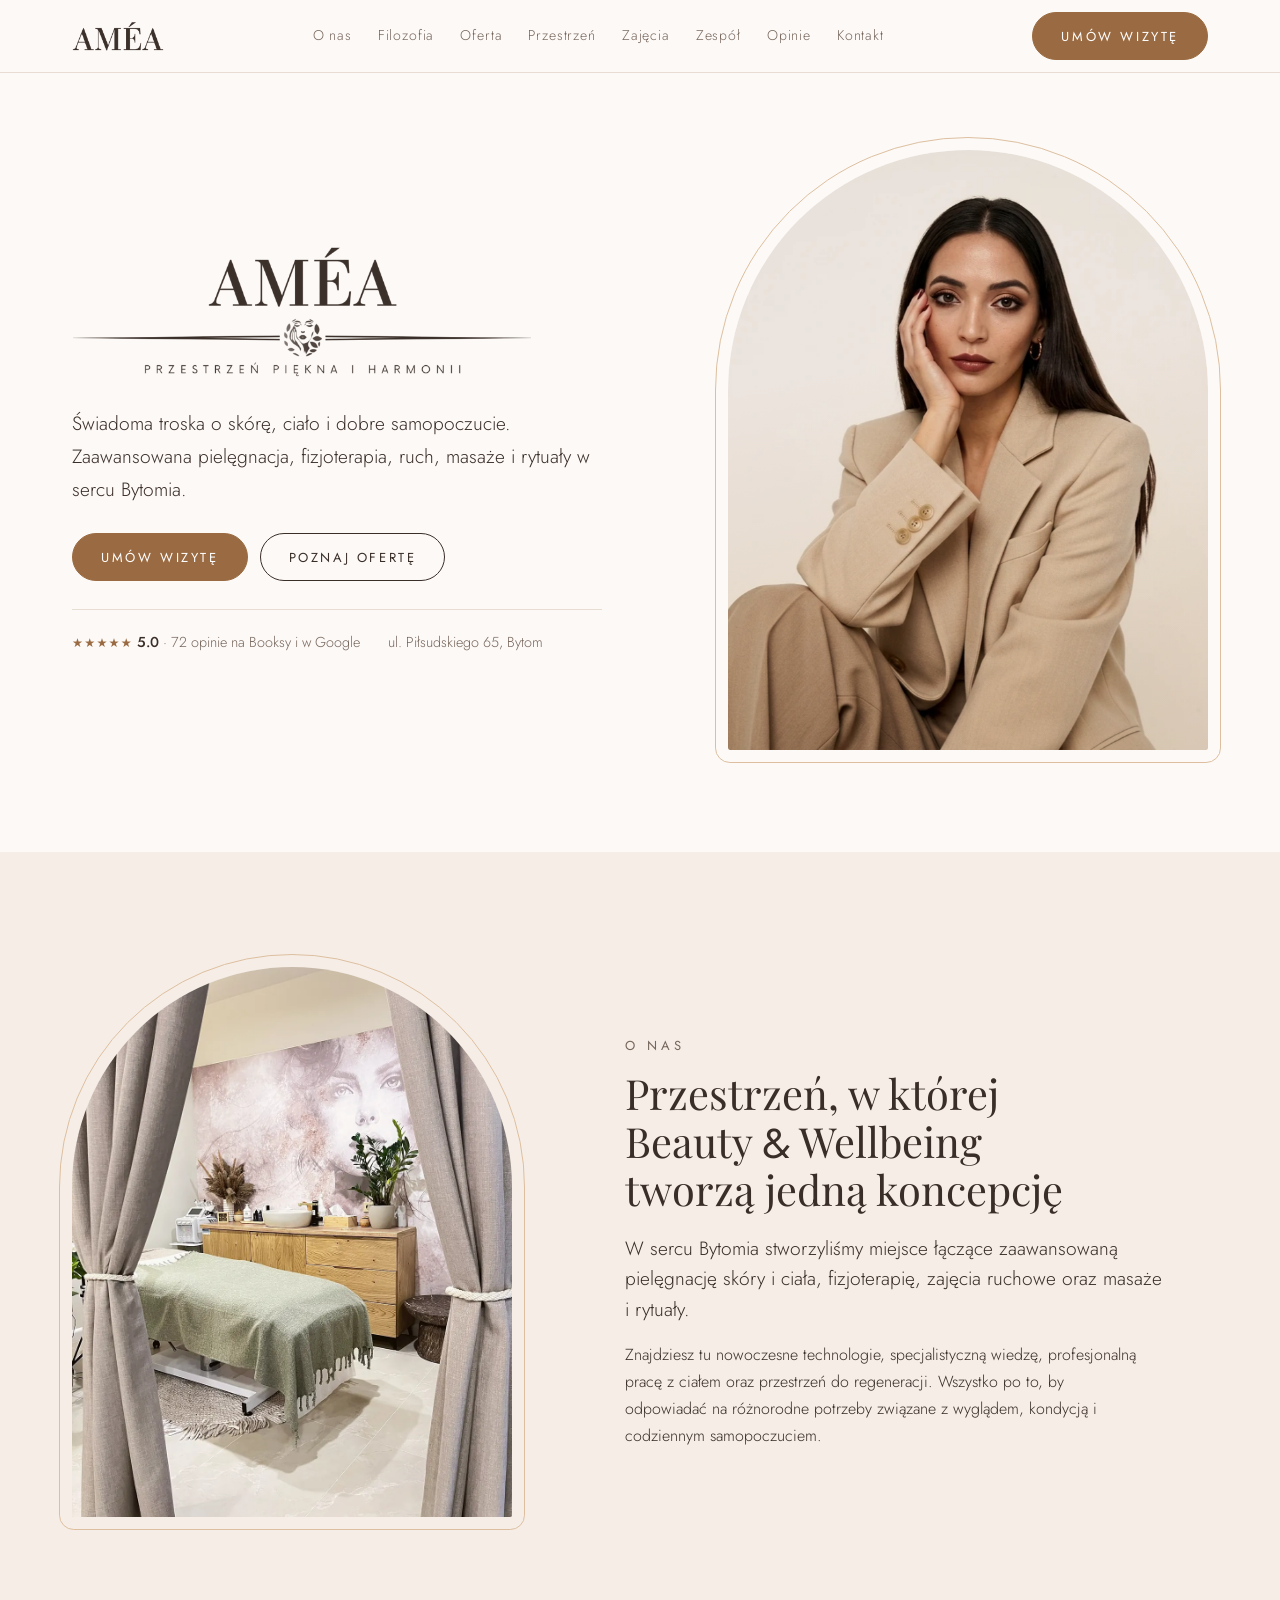
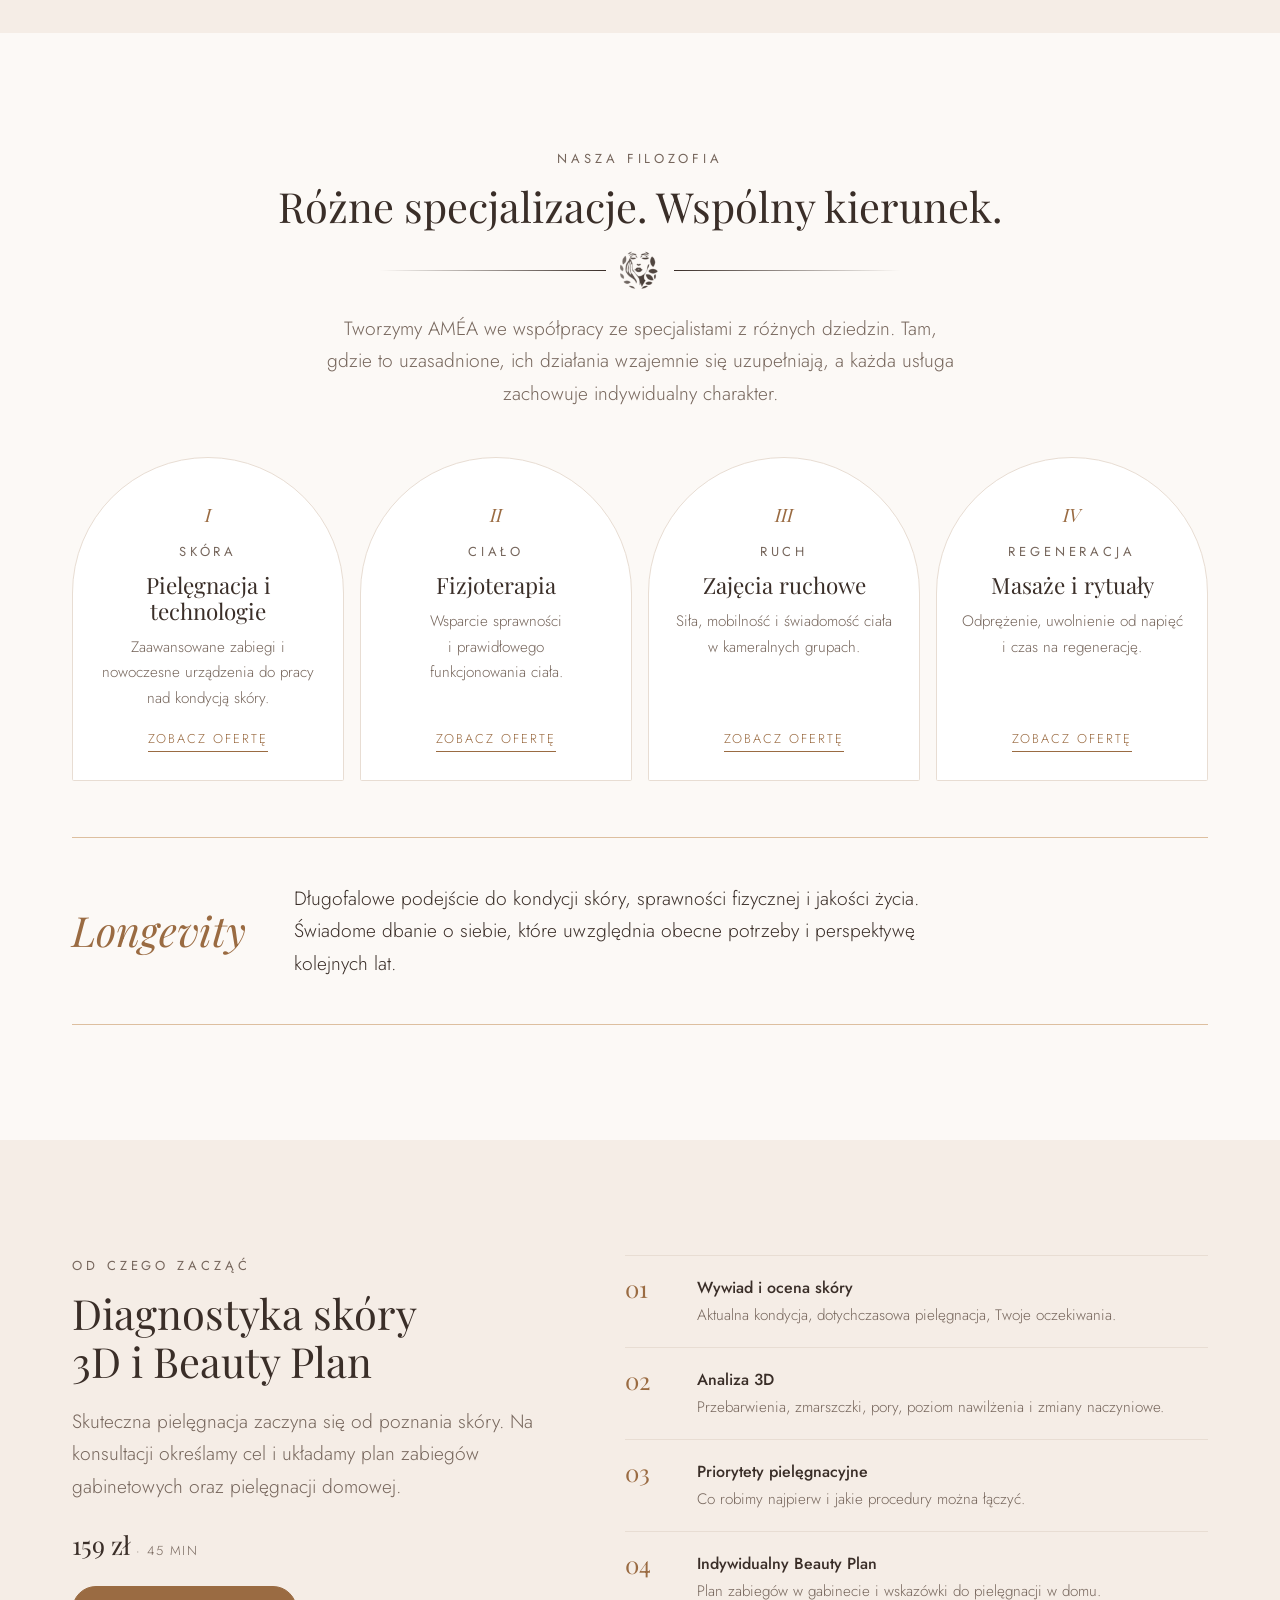
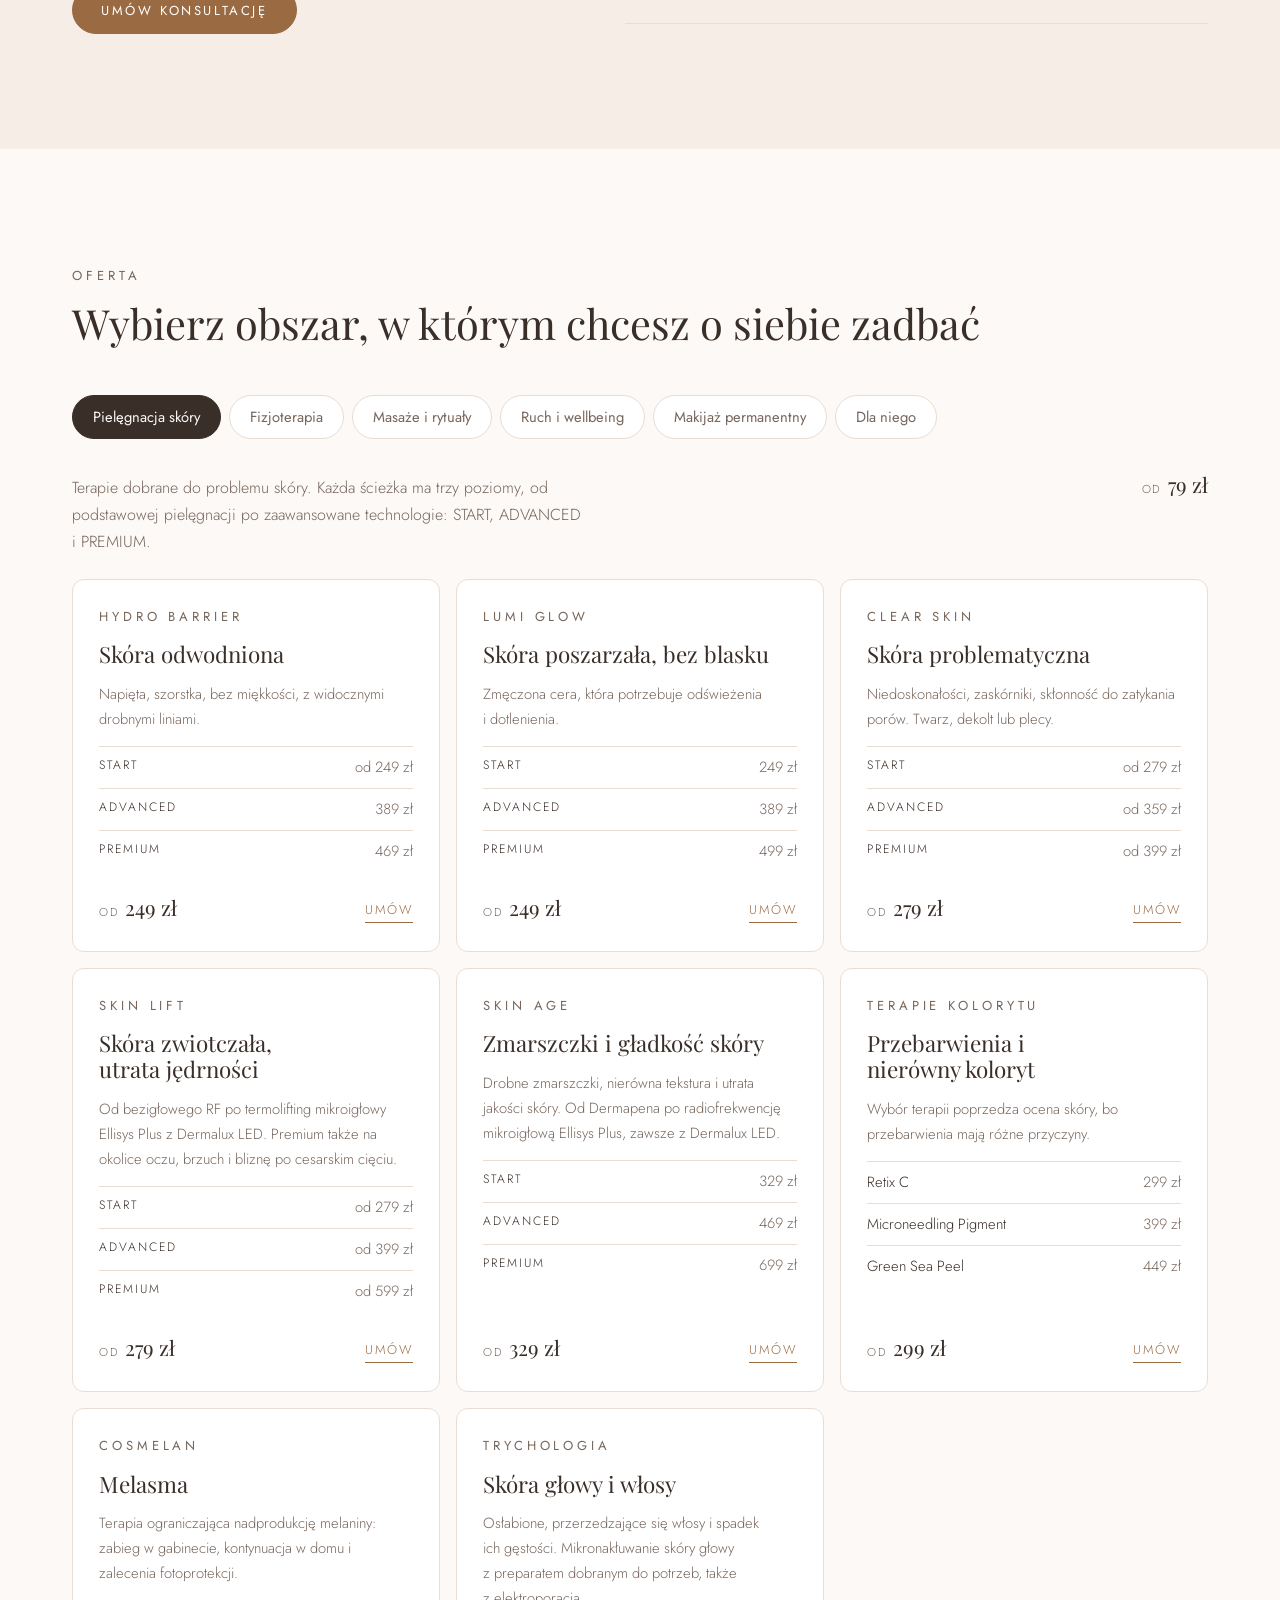
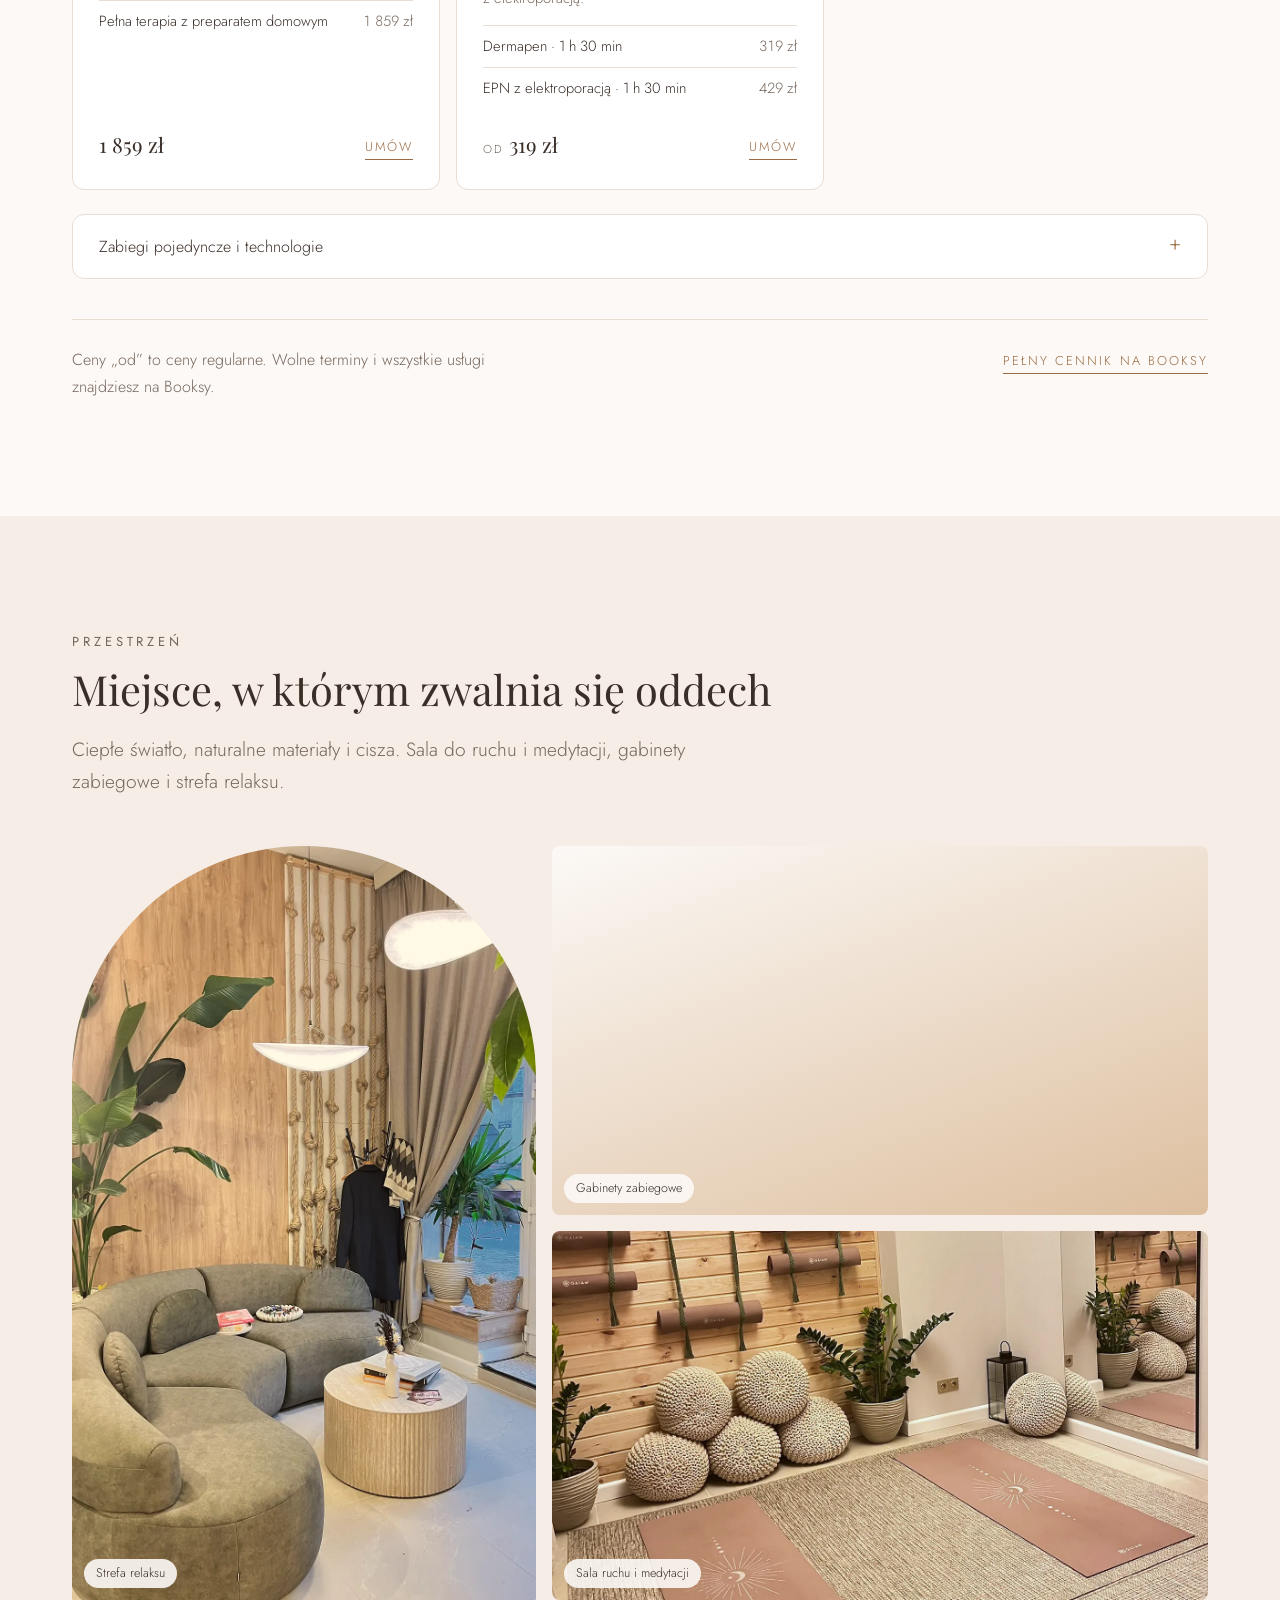
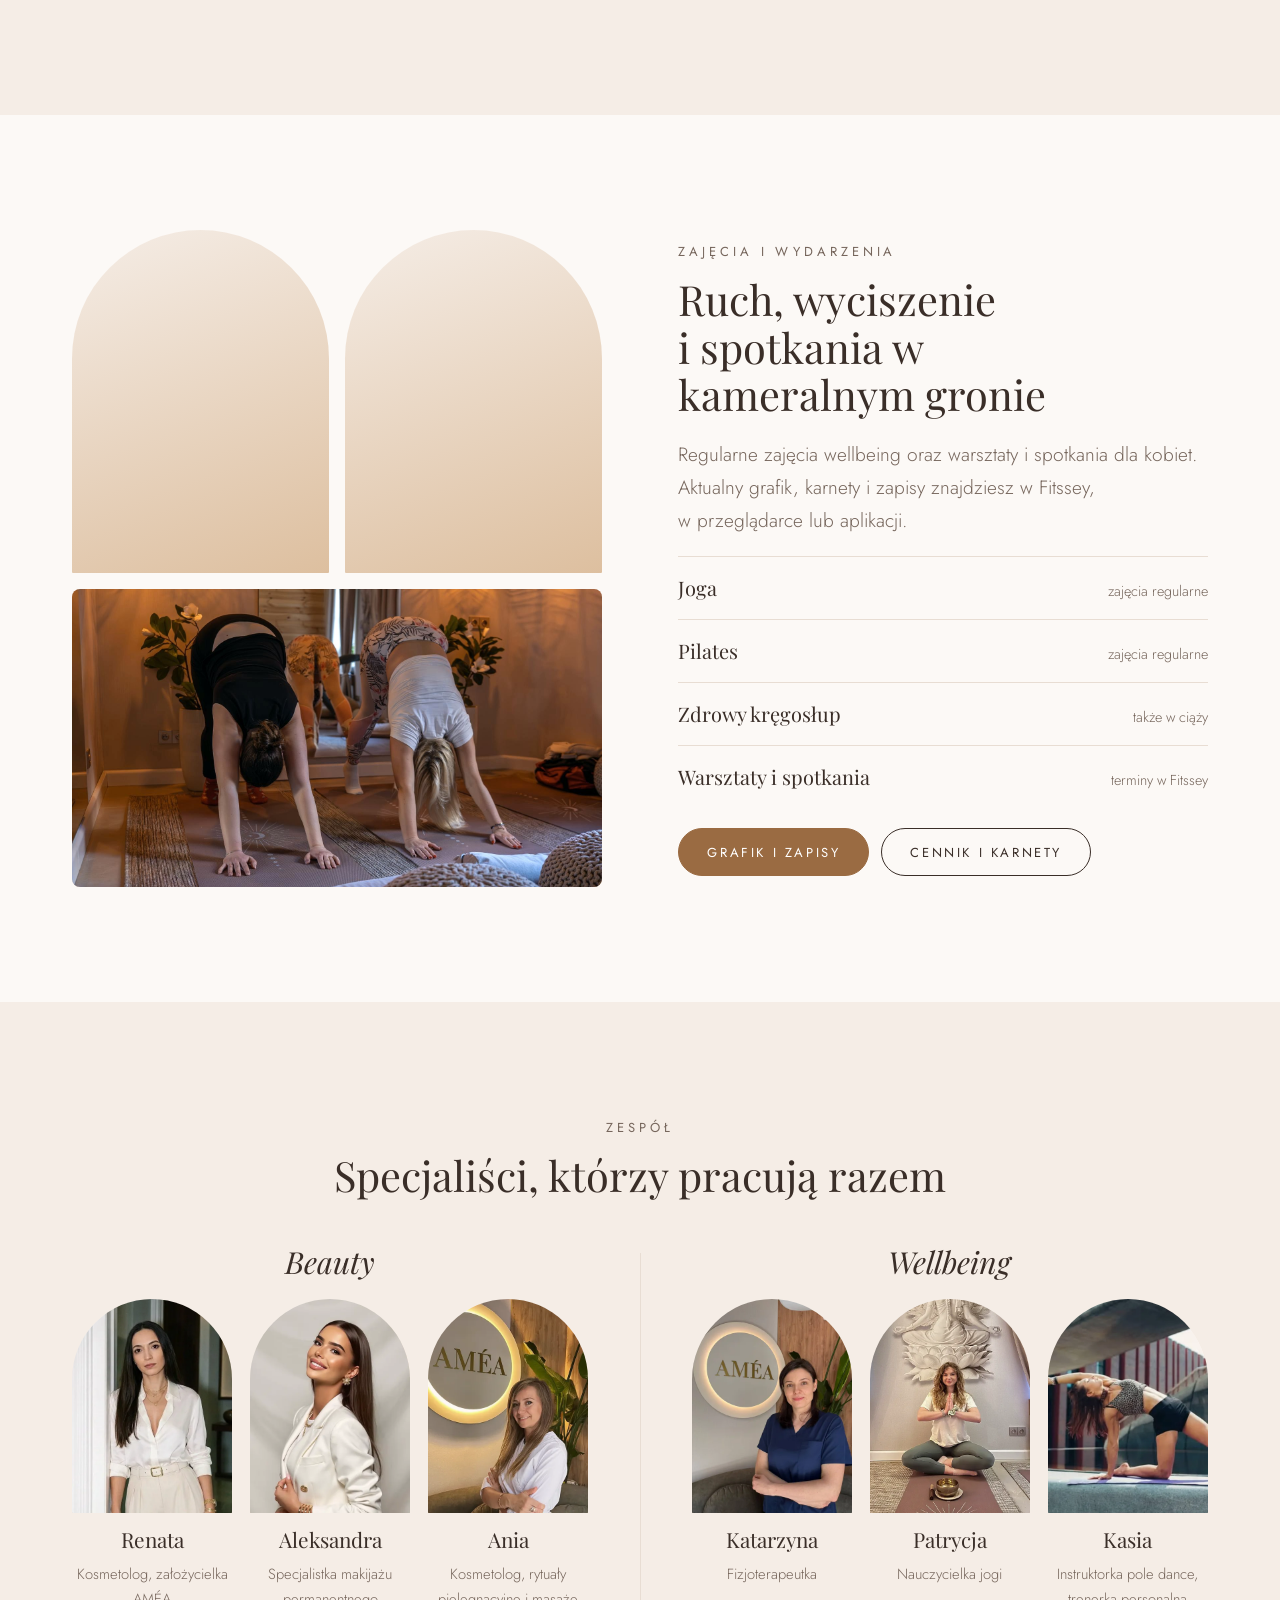
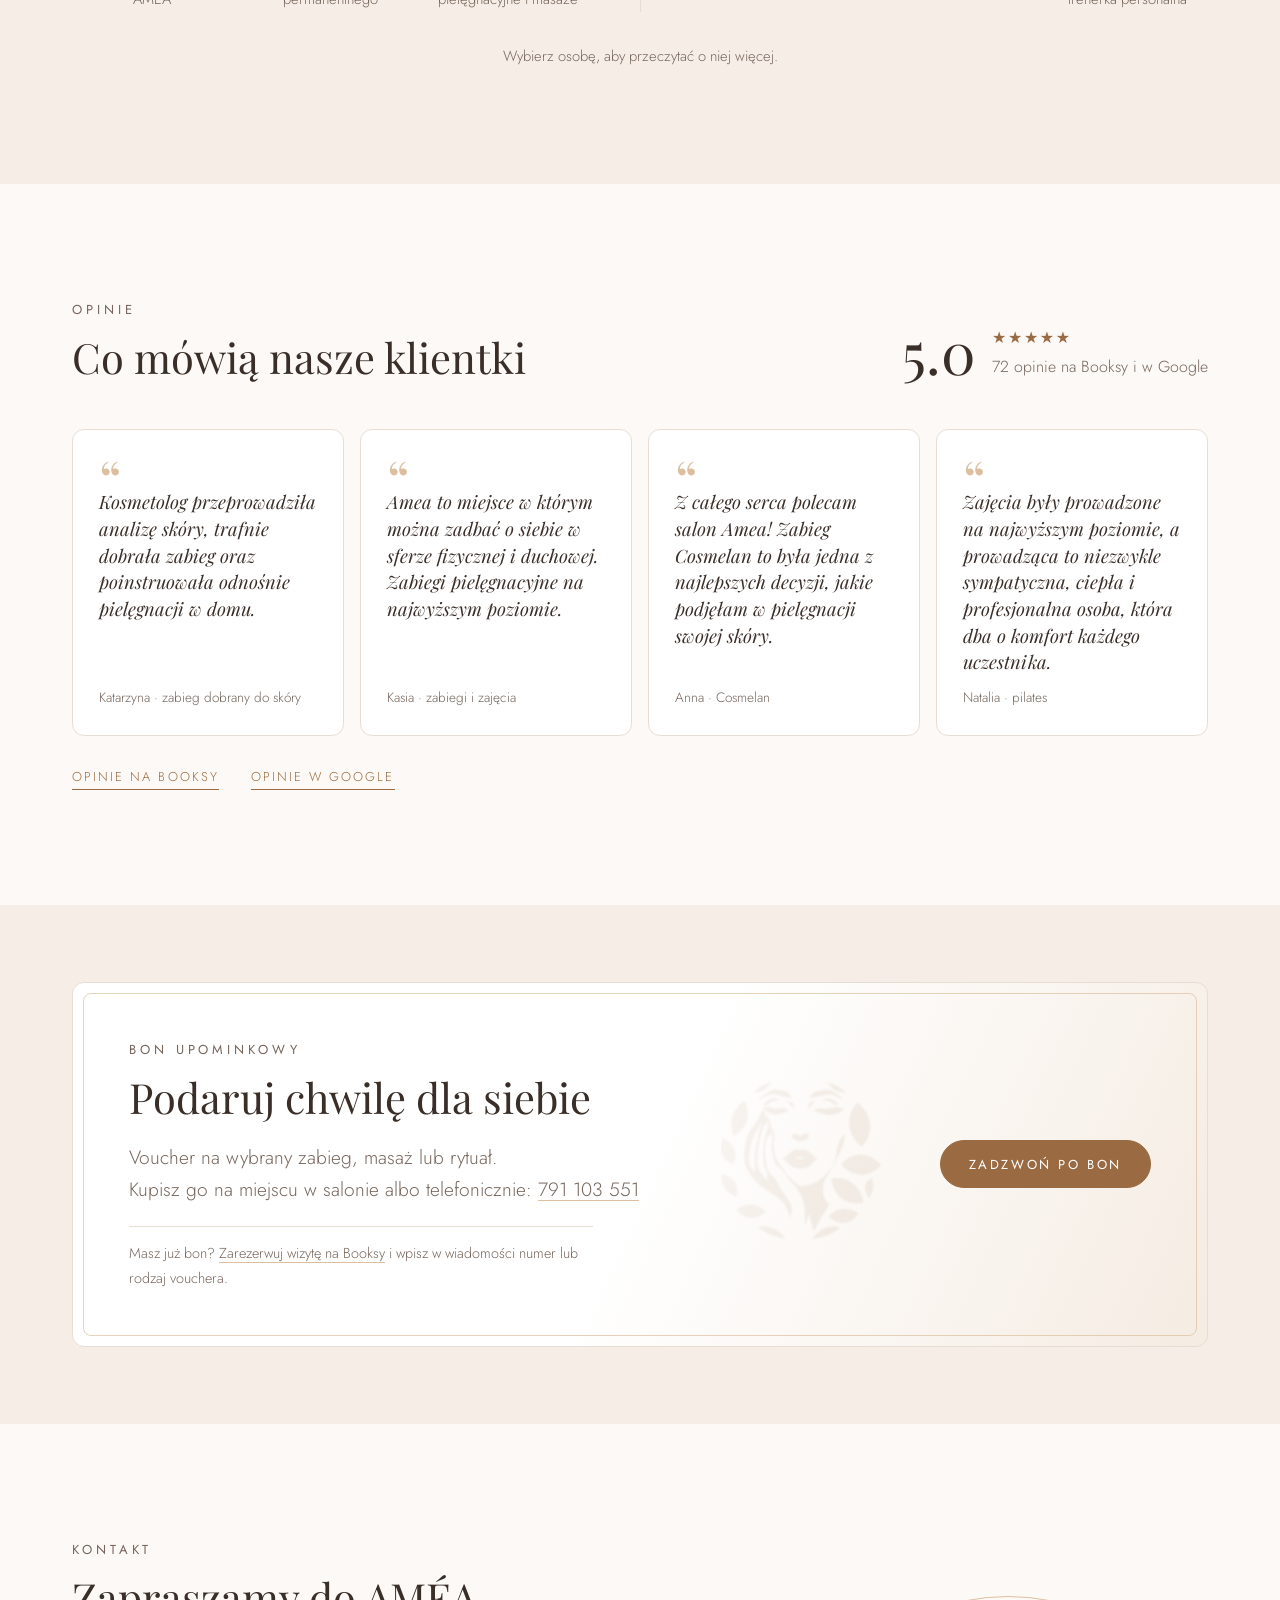
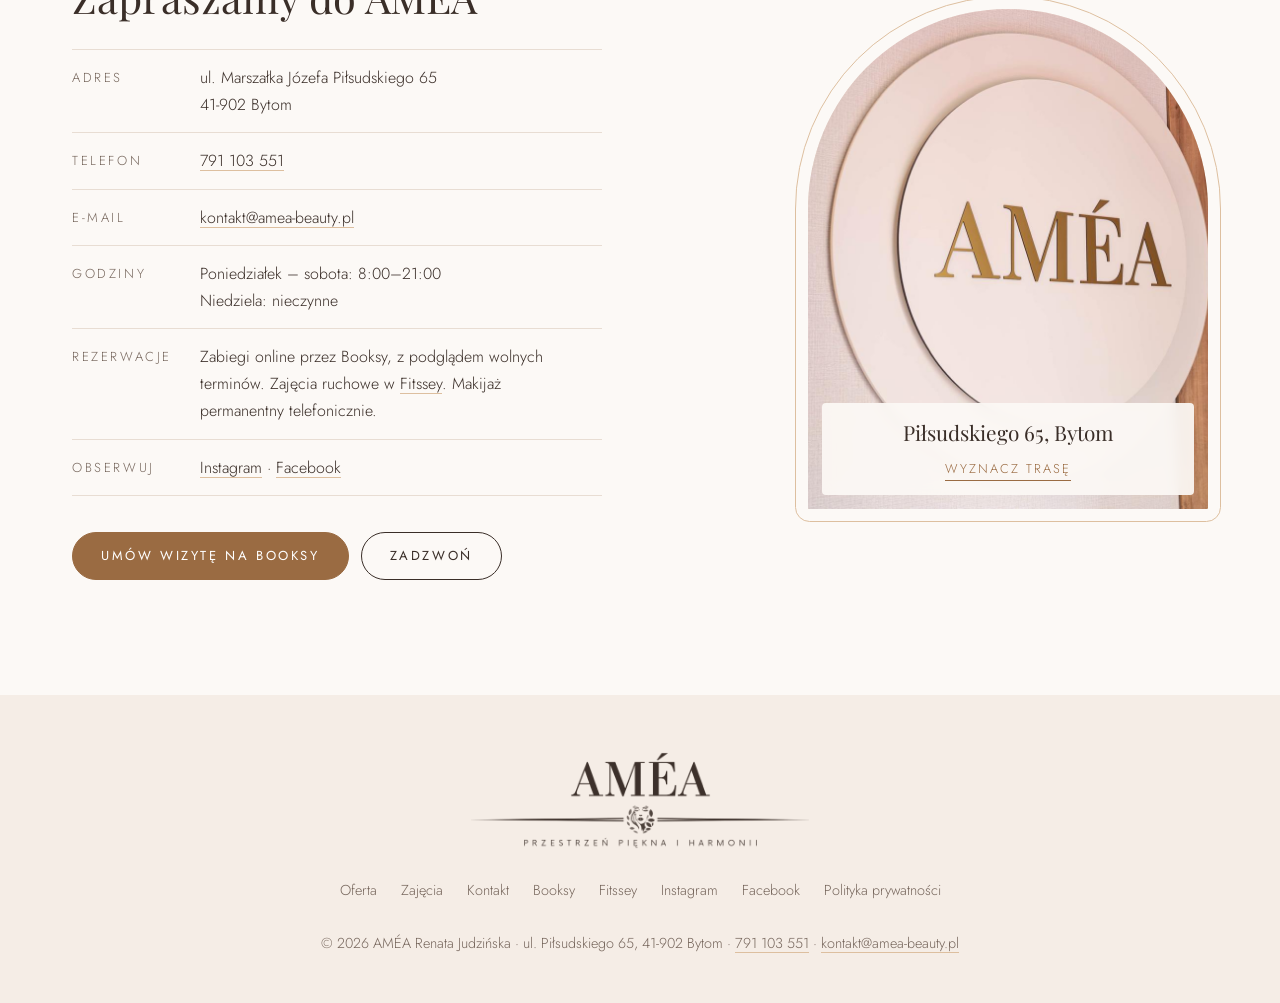
==== commit 9ef3b297: "TODO: Zespół zrobiony, bio Ani i Kasi przekazane - Punkt „Zespół” z otwartych pytań przeniesiony do " ====
--- a/index.html
+++ b/index.html
@@ -1103,7 +1103,7 @@
   </section>
 
   <!-- ZESPÓŁ -->
-  <!-- TODO(zespół): zdjęcie Kasi do wymiany; bio Ani i Kasi przerobione z 3. na 1. osobę (15.11.2026) – do pokazania im.
+  <!-- TODO(zespół): zdjęcie Kasi do wymiany; bio Ani i Kasi przerobione z 3. na 1. osobę (15.11.2026) i przekazane im – gdyby poprawiły, podmienić.
        Wszystkie bio w 1. osobie.
        Imiona (salon 15.11.2026): wszystkie same imiona, także Renata (nazwisko tylko w stopce i opisie zdjęcia hero); w karcie
        i nagłówku bio „Aleksandra” i „Patrycja”, a w treści ich bio zostaje „Ola” i „Pati”; „Kasia”, żeby nie mylić z Katarzyną.
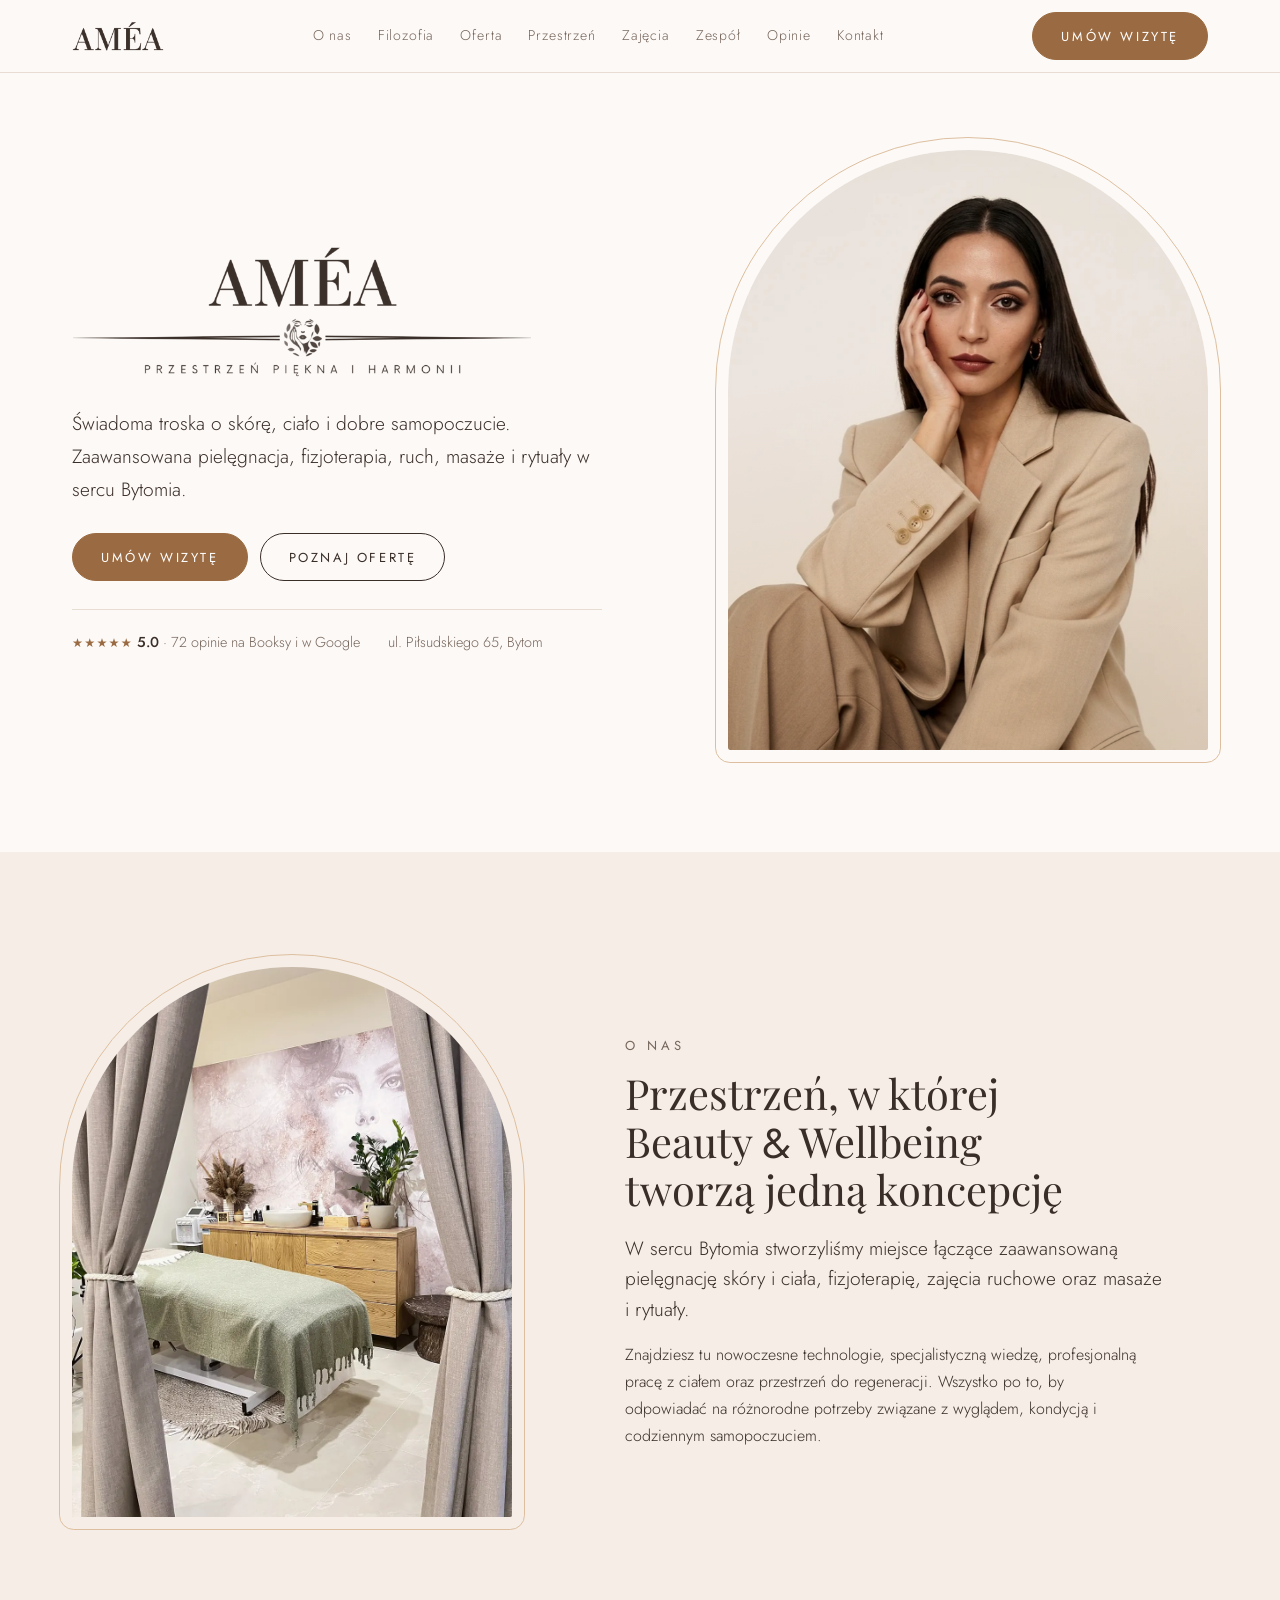
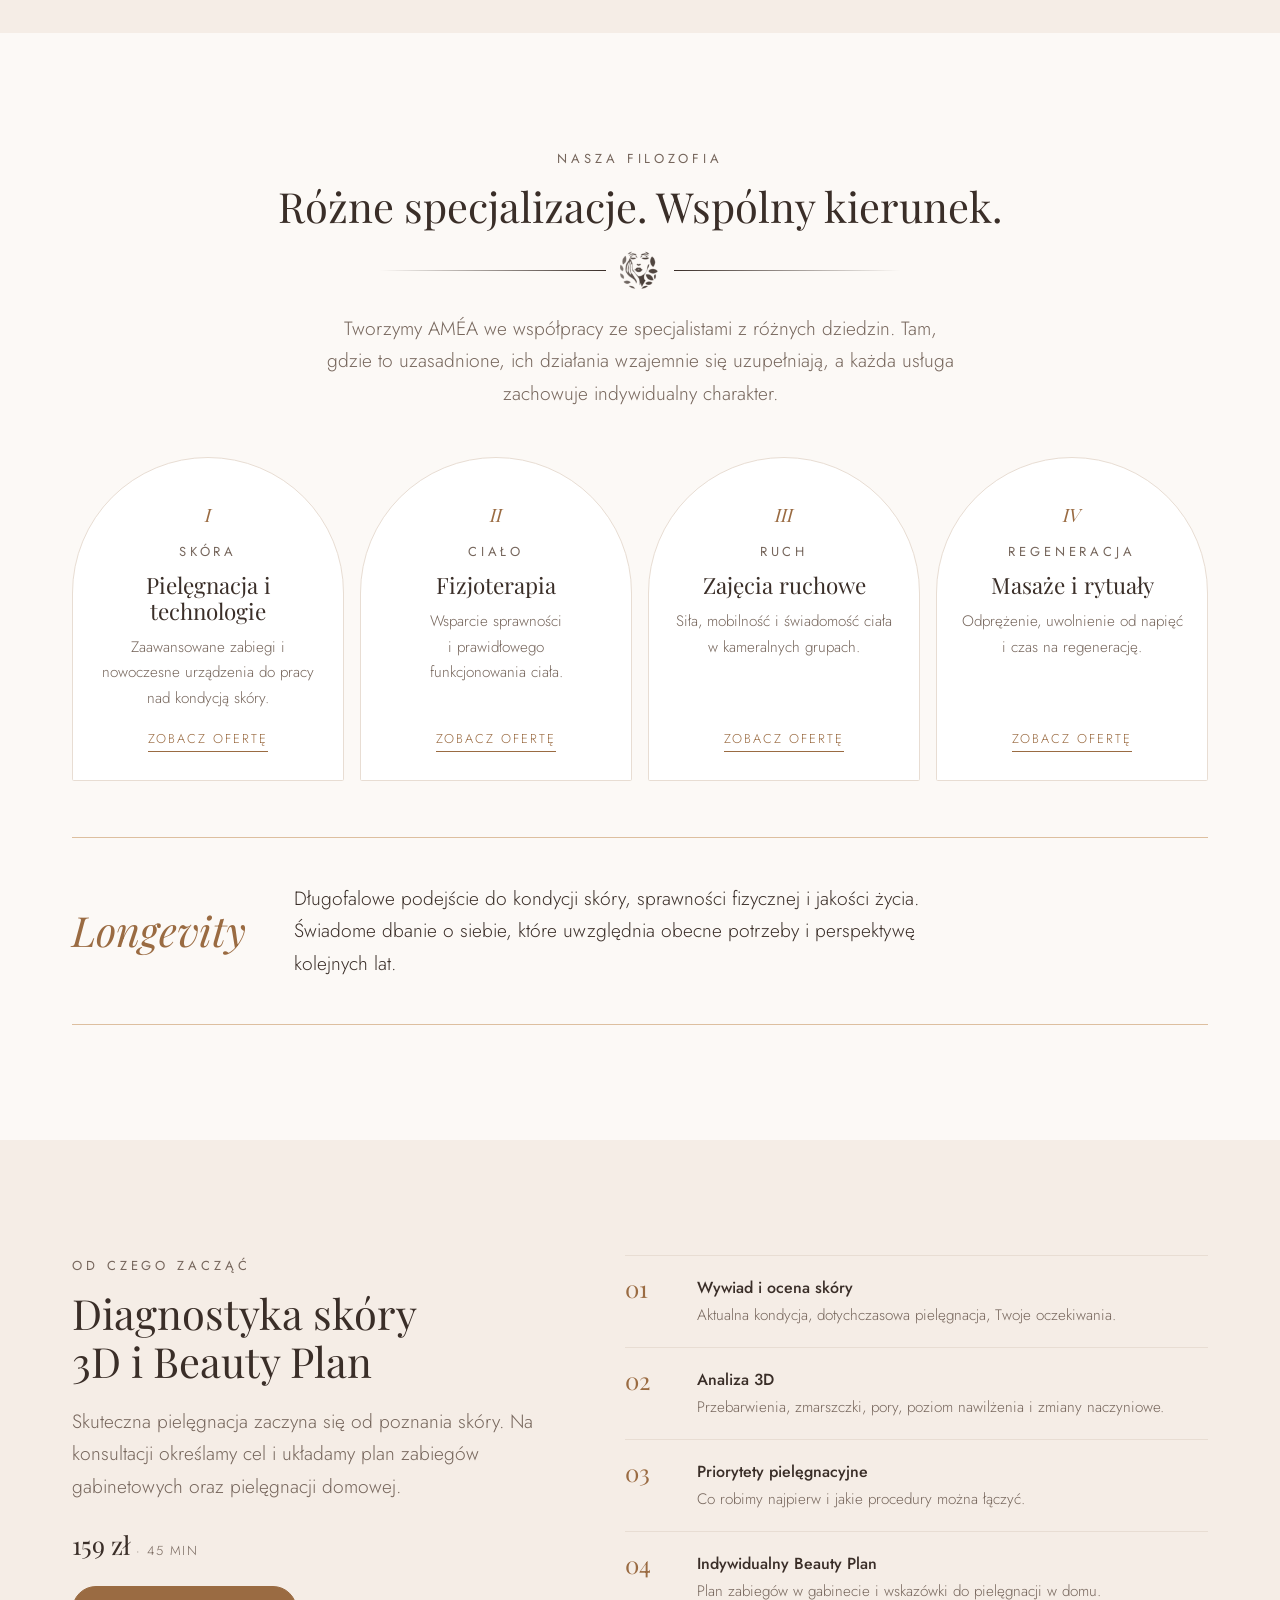
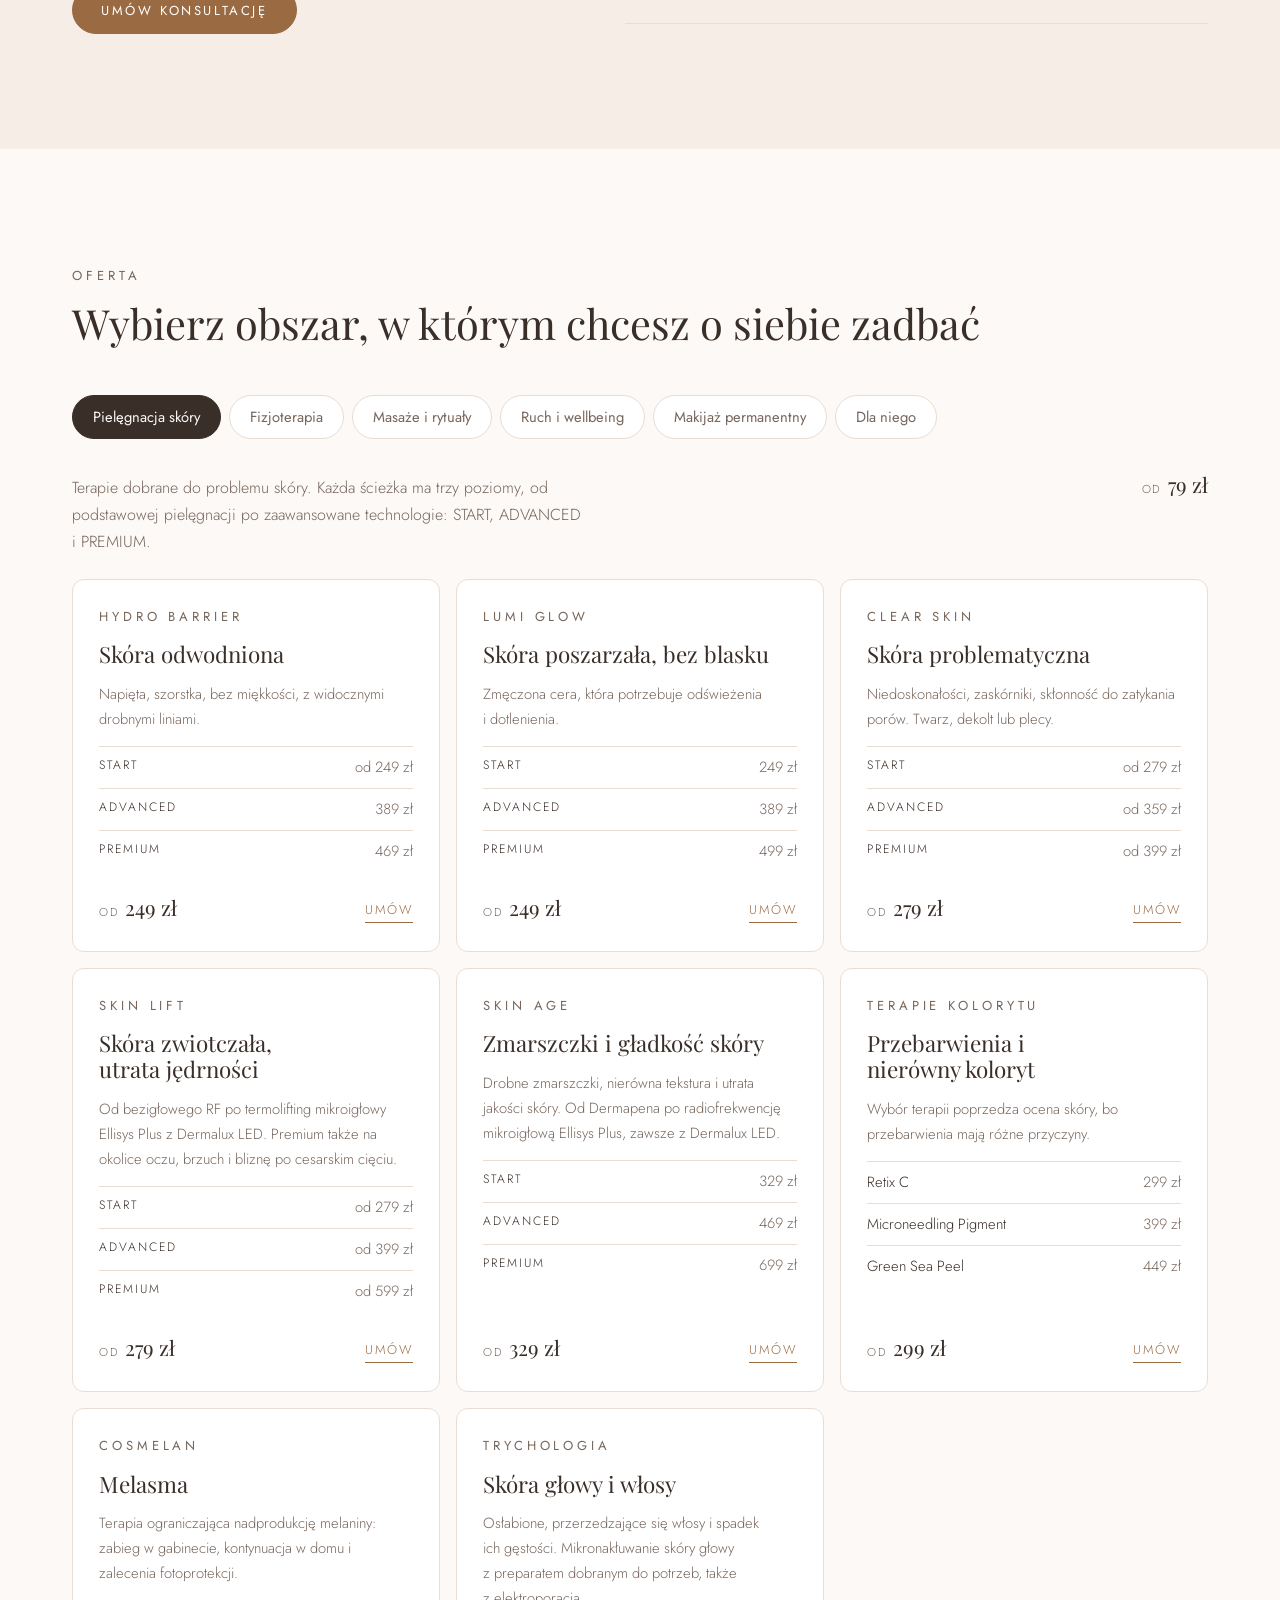
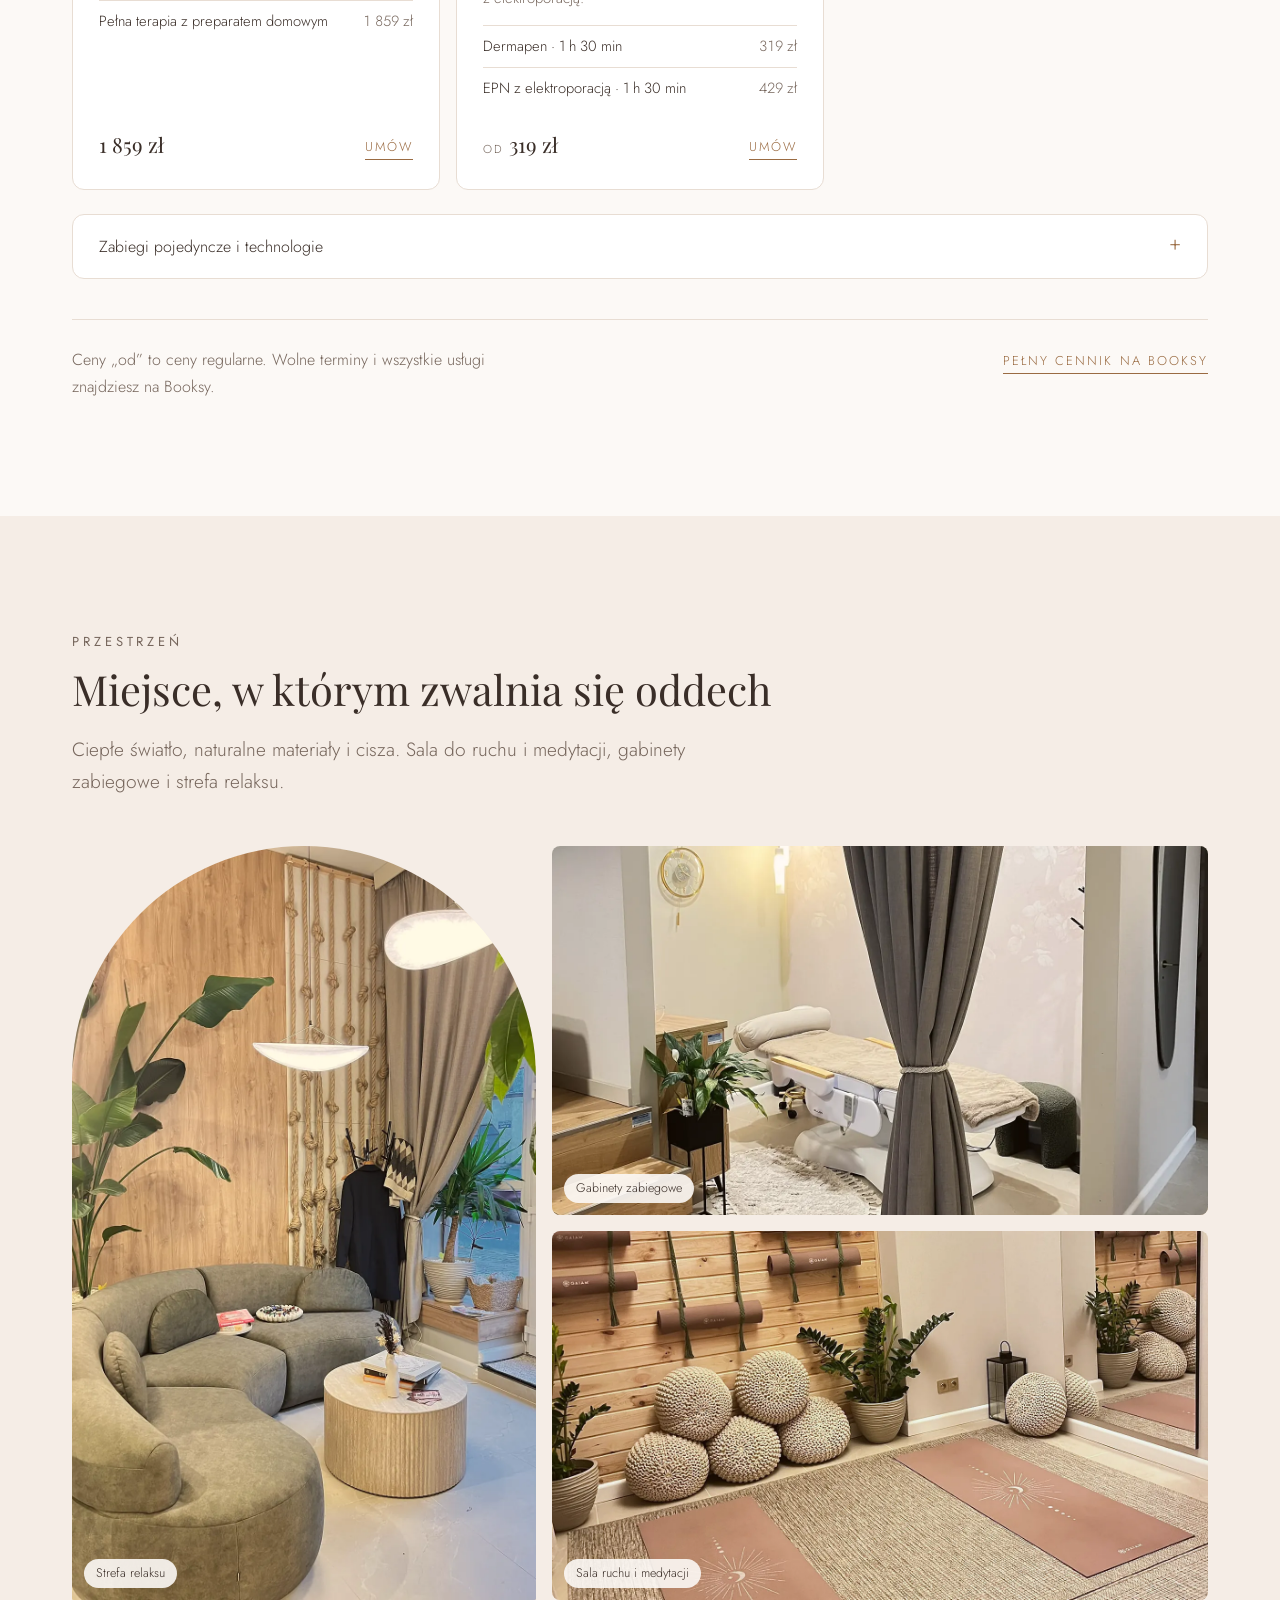
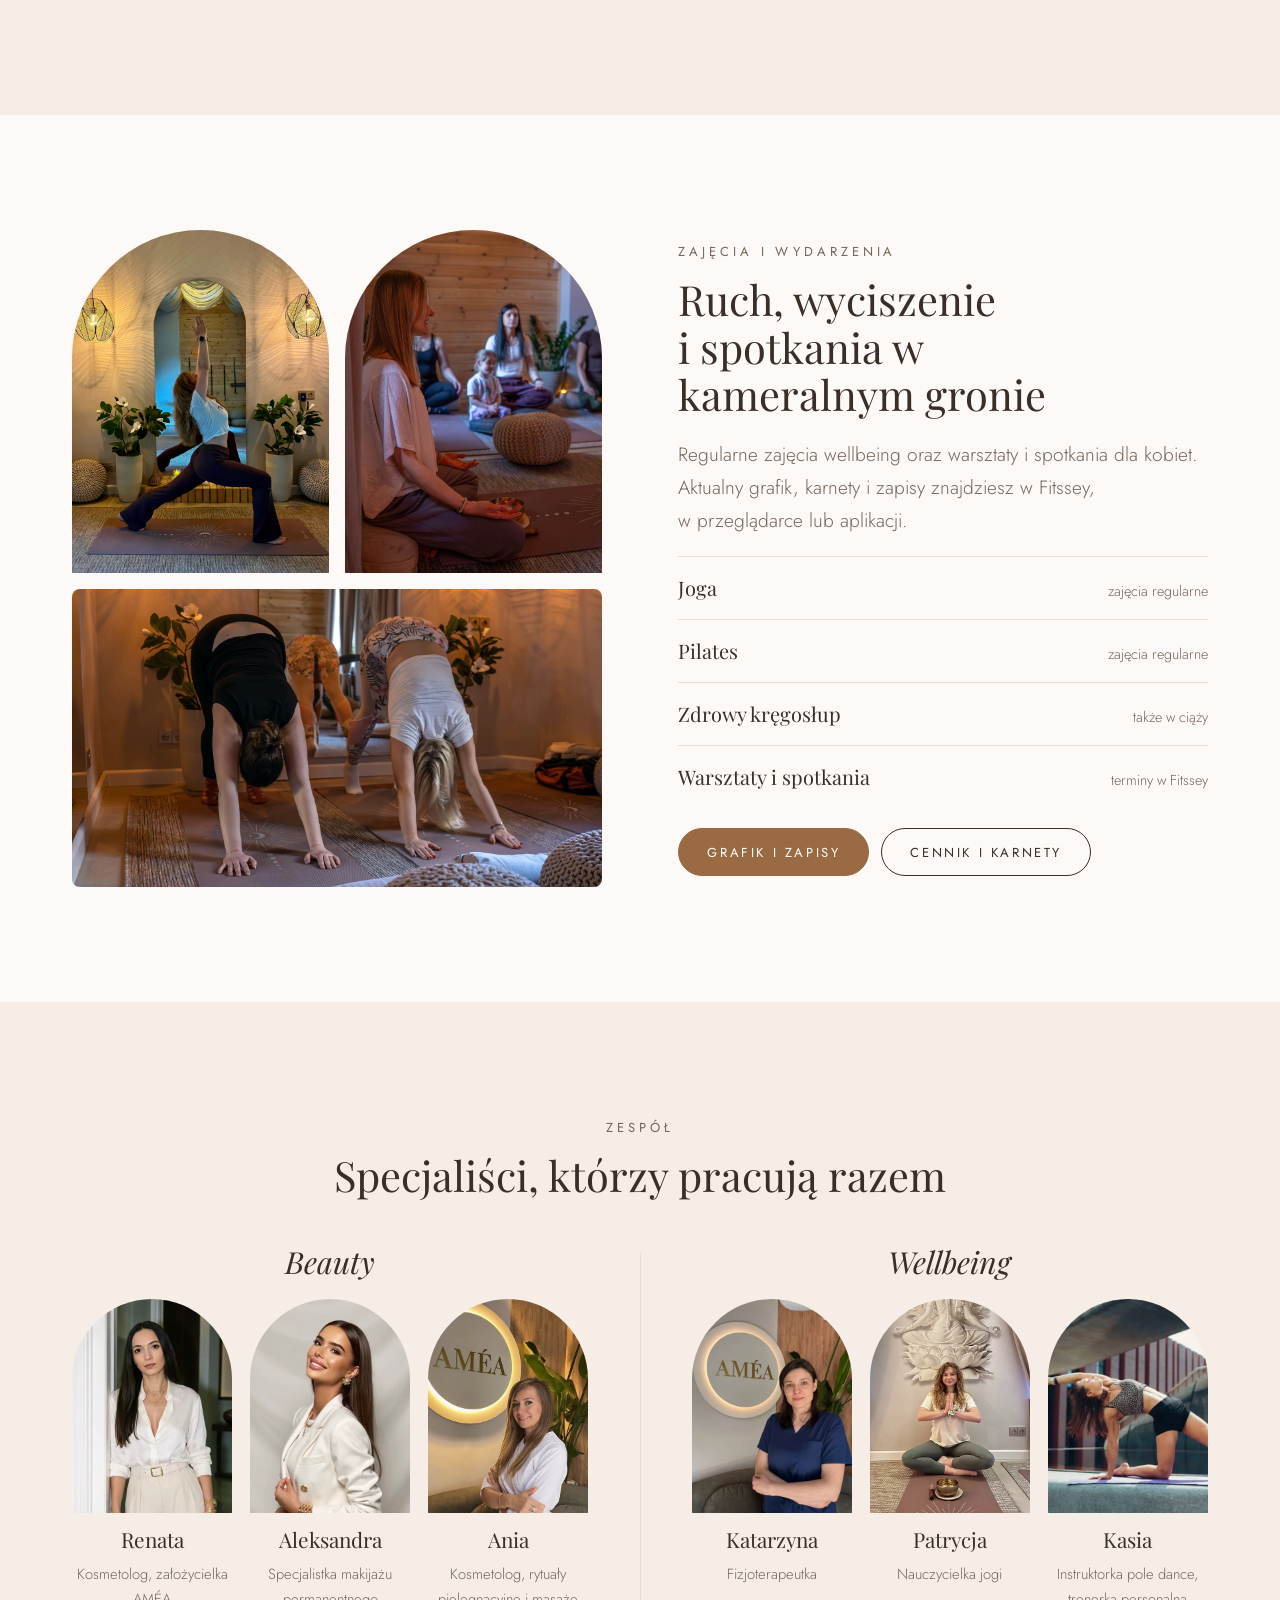
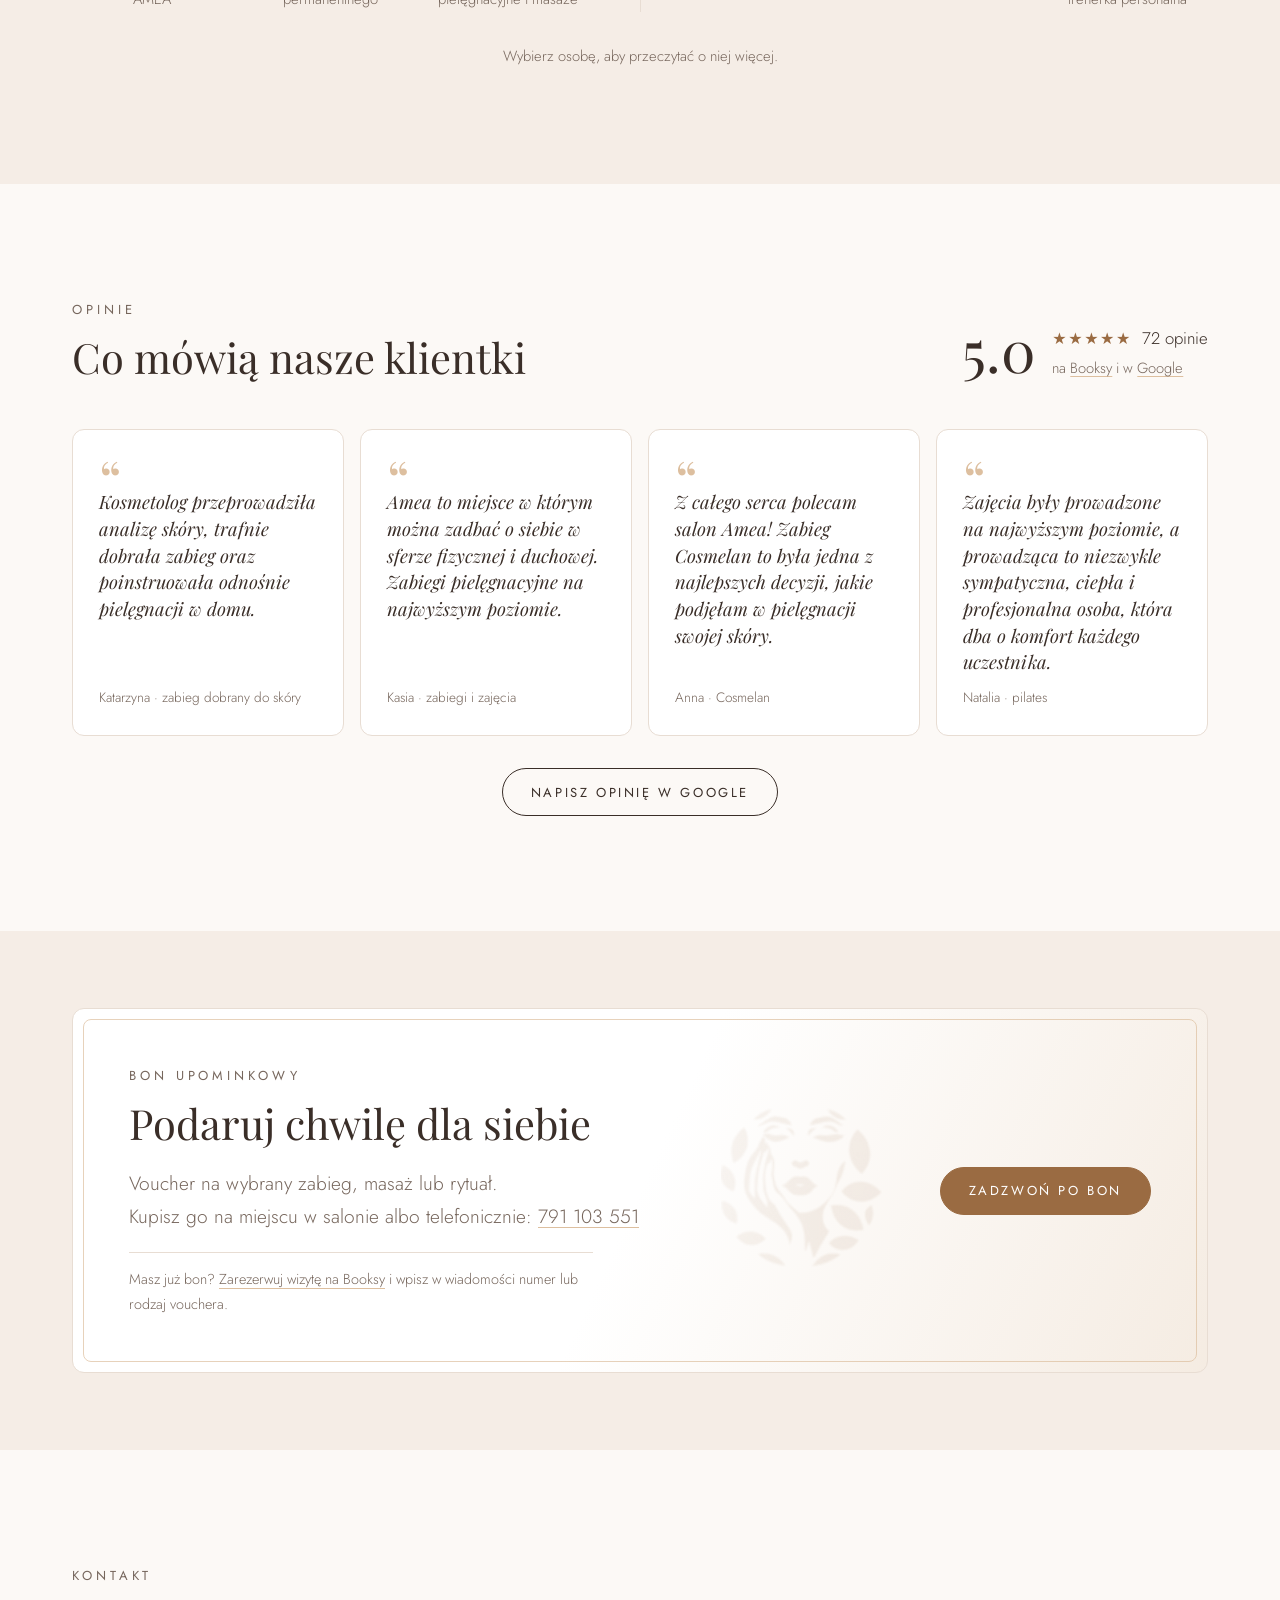
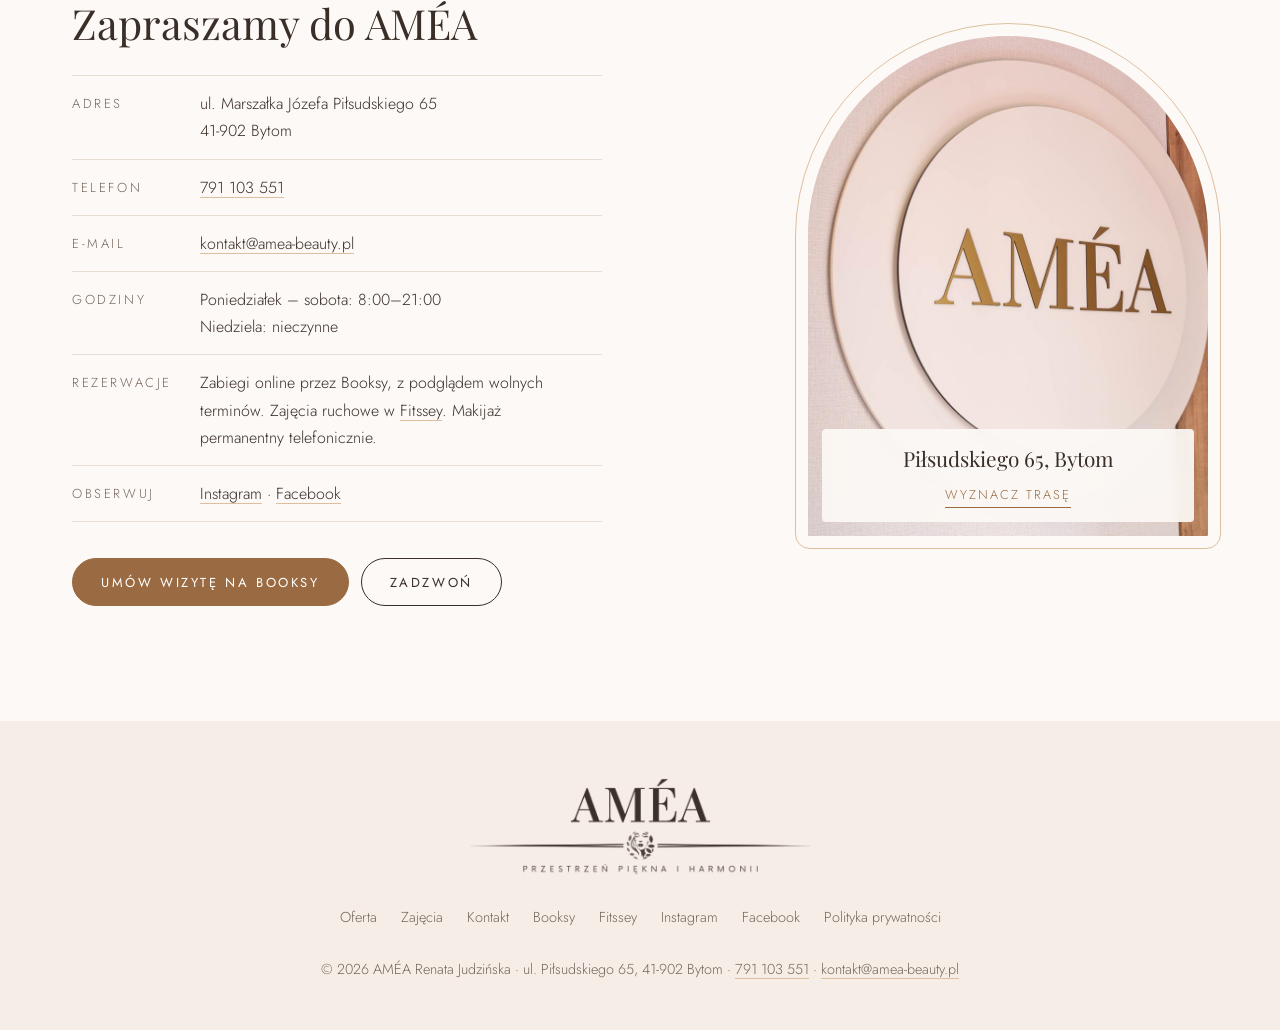
==== commit 8f7e4ef6: "Opinie: „Napisz opinię w Google” i linki przy ocenie - Przycisk „Napisz opinię w Google” pod cytatam" ====
--- a/index.html
+++ b/index.html
@@ -1258,7 +1258,8 @@
           <p class="eyebrow">Opinie</p>
           <h2>Co mówią nasze klientki</h2>
         </div>
-        <div class="score"><b>5.0</b><div><span class="stars" aria-hidden="true">★★★★★</span><span>72 opinie na Booksy i w Google</span></div></div>
+        <!-- „Booksy” i „Google” przy liczbie opinii to linki do wszystkich opinii (układ C, 15.11.2026); pod cytatami tylko „Napisz opinię” -->
+        <div class="score"><b>5.0</b><div><span class="score-line"><span class="stars" aria-hidden="true">★★★★★</span><span class="score-count">72 opinie</span></span><span class="score-src">na <a href="https://booksy.com/pl-pl/339658_amea-holistyczna-przestrzen-piekna-i-harmonii_salon-kosmetyczny_12355_bytom" target="_blank" rel="noopener">Booksy</a> i w <a href="https://maps.google.com/?cid=10555222505024656338" target="_blank" rel="noopener">Google</a></span></div></div>
       </div>
       <div class="quotes">
         <blockquote><p>Kosmetolog przeprowadziła analizę skóry, trafnie dobrała zabieg oraz poinstruowała odnośnie pielęgnacji w domu.</p><footer>Katarzyna · zabieg dobrany do skóry</footer></blockquote>
@@ -1266,10 +1267,11 @@
         <blockquote><p>Z całego serca polecam salon Amea! Zabieg Cosmelan to była jedna z najlepszych decyzji, jakie podjęłam w pielęgnacji swojej skóry.</p><footer>Anna · Cosmelan</footer></blockquote>
         <blockquote><p>Zajęcia były prowadzone na najwyższym poziomie, a prowadząca to niezwykle sympatyczna, ciepła i profesjonalna osoba, która dba o komfort każdego uczestnika.</p><footer>Natalia · pilates</footer></blockquote>
       </div>
-      <p class="reviews-more">
-        <a class="link" href="https://booksy.com/pl-pl/339658_amea-holistyczna-przestrzen-piekna-i-harmonii_salon-kosmetyczny_12355_bytom" target="_blank" rel="noopener">Opinie na Booksy</a>
-        <a class="link" href="https://maps.google.com/?cid=10555222505024656338" target="_blank" rel="noopener">Opinie w Google</a>
-      </p>
+      <!-- Link „Poproś o opinie” z panelu wizytówki (od salonu 15.11.2026; ten sam numer miejsca co cid przy ocenie). Booksy nie ma
+           takiego linku – tam opinię wystawia się po wizycie, Booksy sam o nią prosi. -->
+      <div class="reviews-write">
+        <a class="btn btn-ghost" href="https://g.page/r/CdITNMHxrnuSEAE/review" target="_blank" rel="noopener">Napisz opinię w Google</a>
+      </div>
     </div>
   </section>
 
--- a/assets/css/styles.css
+++ b/assets/css/styles.css
@@ -532,11 +532,18 @@
 
 /* Heading left, one score right: the sum of Booksy and Google reviews, as in the hero */
 .reviews-head { display: flex; flex-wrap: wrap; justify-content: space-between; align-items: end; gap: 20px 32px; }
-.score { display: flex; align-items: center; gap: 16px; }
+.score { display: flex; align-items: last baseline; gap: 16px; } /* the sources line sits on the number's baseline */
 .score b { font-family: var(--f-display); font-size: 3.6rem; font-weight: 400; line-height: 1; }
-.score div { display: grid; gap: 2px; }
+.score div { display: grid; gap: 3px; }
 .score span { color: var(--muted); }
 .score .stars { color: var(--accent); font-size: 1rem; }
+/* Two lines next to the number: stars with the count, then the sources */
+.score .score-line { display: flex; align-items: baseline; gap: 10px; }
+.score .score-count { color: var(--ink); font-size: 1.05rem; }
+.score .score-src { font-size: .92rem; }
+/* "Booksy" and "Google" in the count read all reviews; quiet underline so the line still reads as one sentence */
+.score a { color: inherit; text-decoration: underline; text-decoration-color: var(--soft); text-underline-offset: 3px; transition: color .2s, text-decoration-color .2s; }
+.score a:hover { color: var(--ink); text-decoration-color: var(--ink); }
 /* Four quotes: one row, 2 × 2 on laptops and tablets (no lone card in a second row), one column on phones */
 .quotes { display: grid; grid-template-columns: repeat(4, minmax(0, 1fr)); gap: 16px; margin-top: var(--head-gap); }
 @media (max-width: 1100px) { .quotes { grid-template-columns: repeat(2, minmax(0, 1fr)); } }
@@ -545,7 +552,9 @@
 .quotes blockquote::before { content: "\201C"; font-family: var(--f-display); font-size: 3.4rem; line-height: 1; height: .5em; color: var(--soft); }
 .quotes p { font-family: var(--f-display); font-size: 1.15rem; line-height: 1.45; font-style: italic; }
 .quotes footer { font-size: .85rem; color: var(--muted); }
-.reviews-more { margin-top: 24px; display: flex; flex-wrap: wrap; gap: 12px 32px; }
+/* One action under the quotes: write a review (reading them is linked from the score above) */
+.reviews-write { margin-top: 32px; display: flex; justify-content: center; }
+@media (max-width: 600px) { .reviews-write .btn { width: 100%; } }
 
 /* ---------- Voucher ---------- */
 
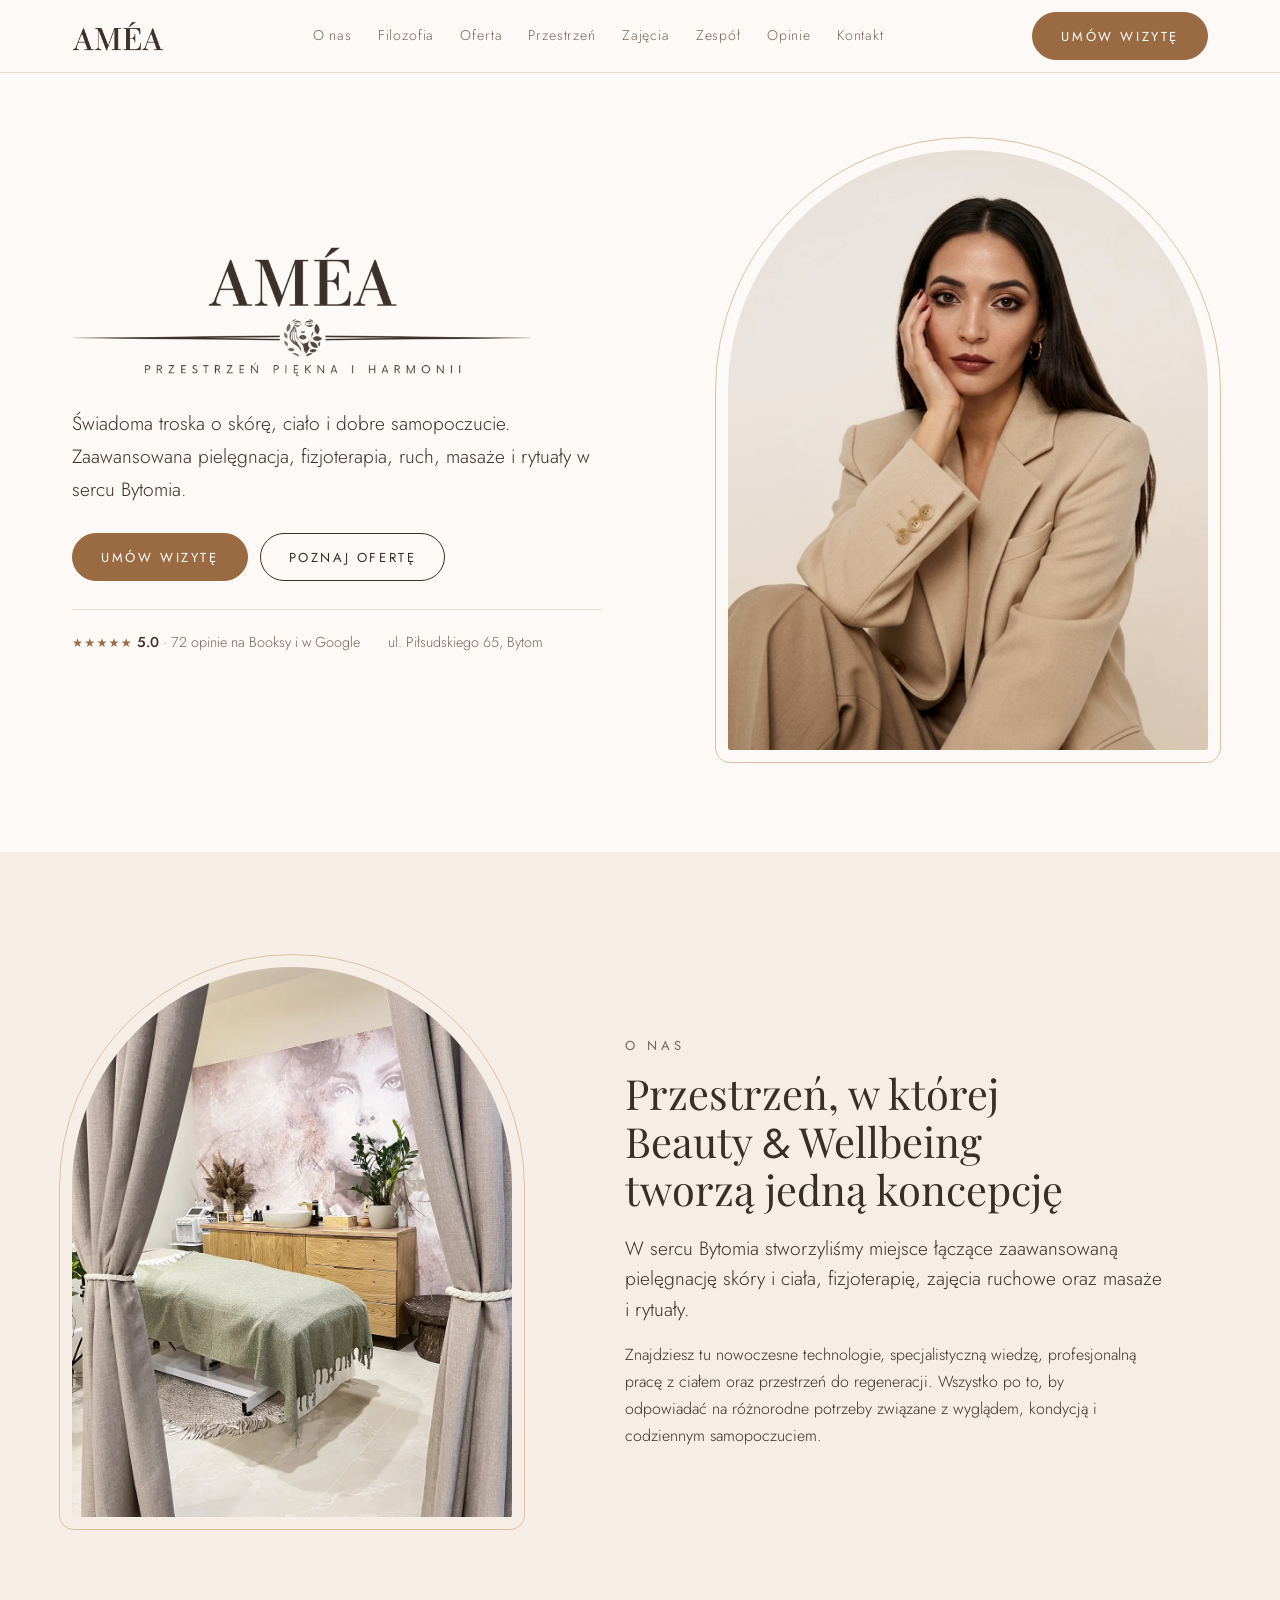
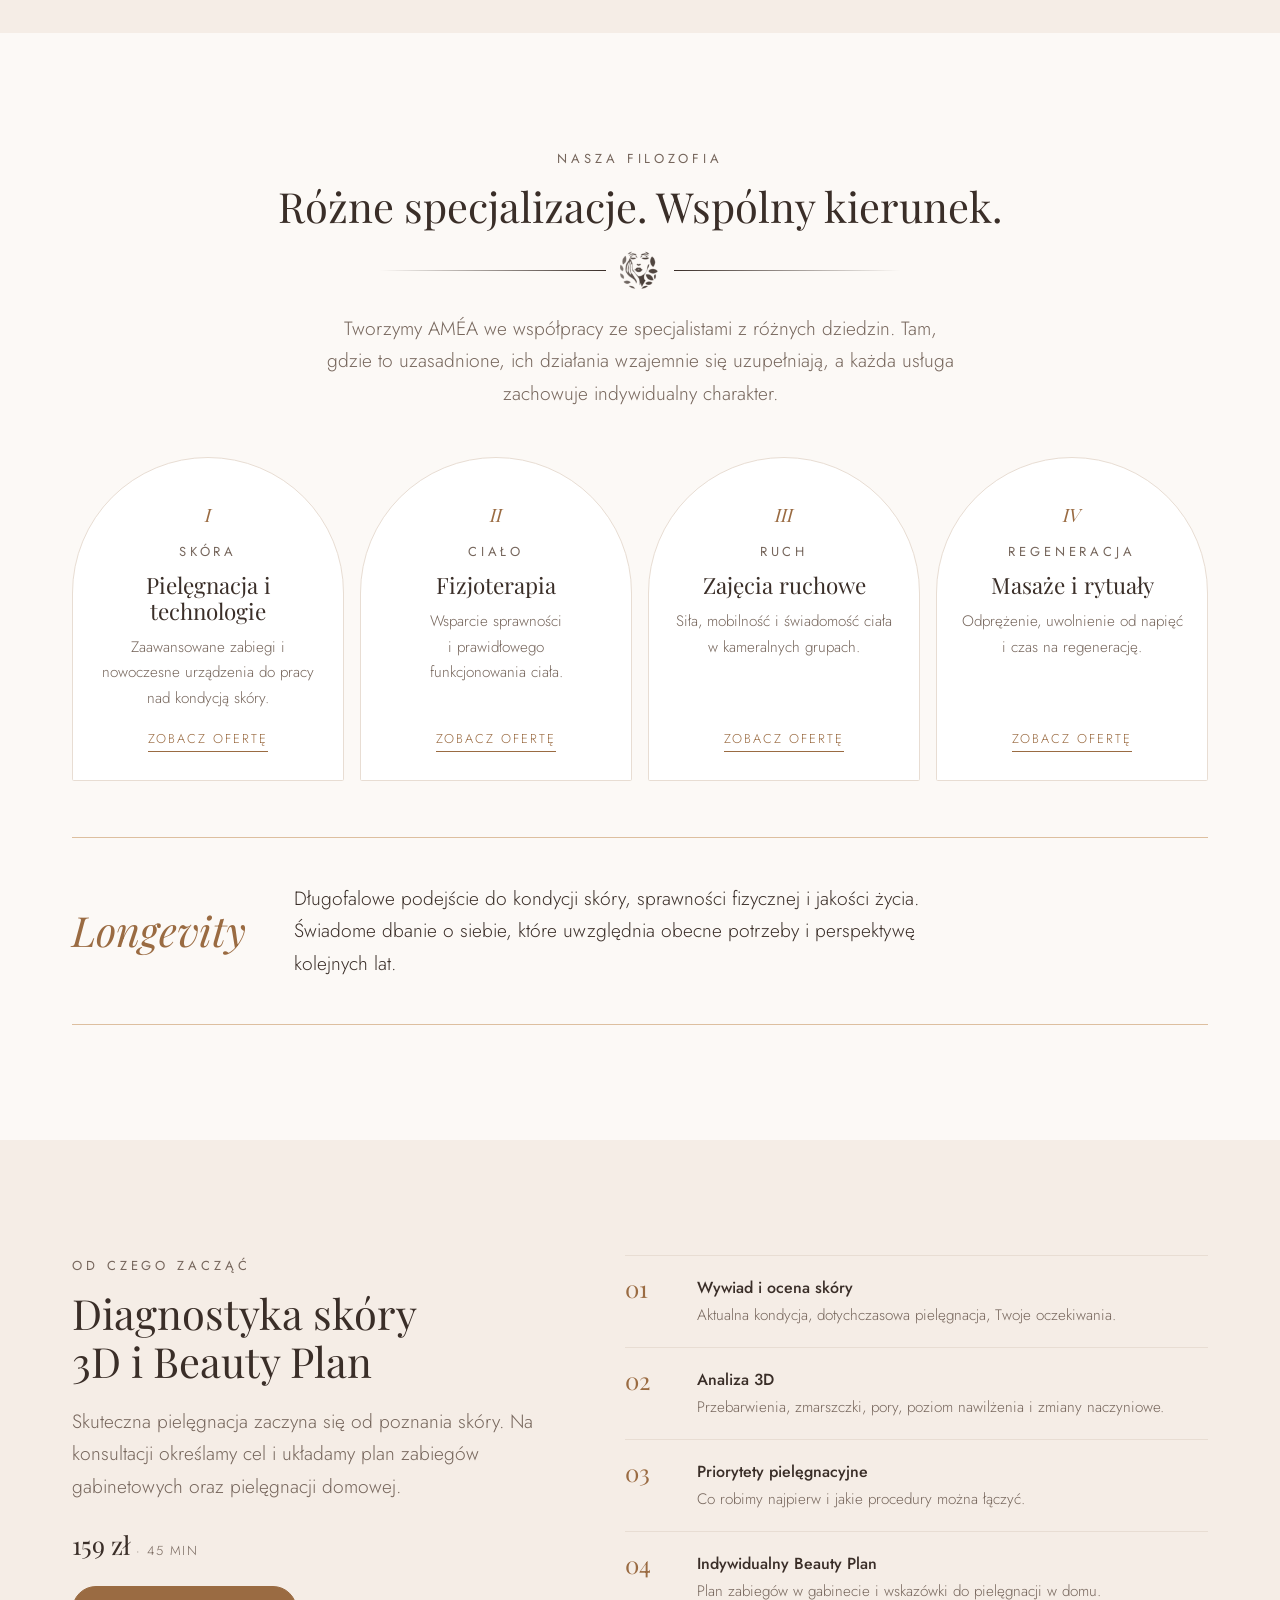
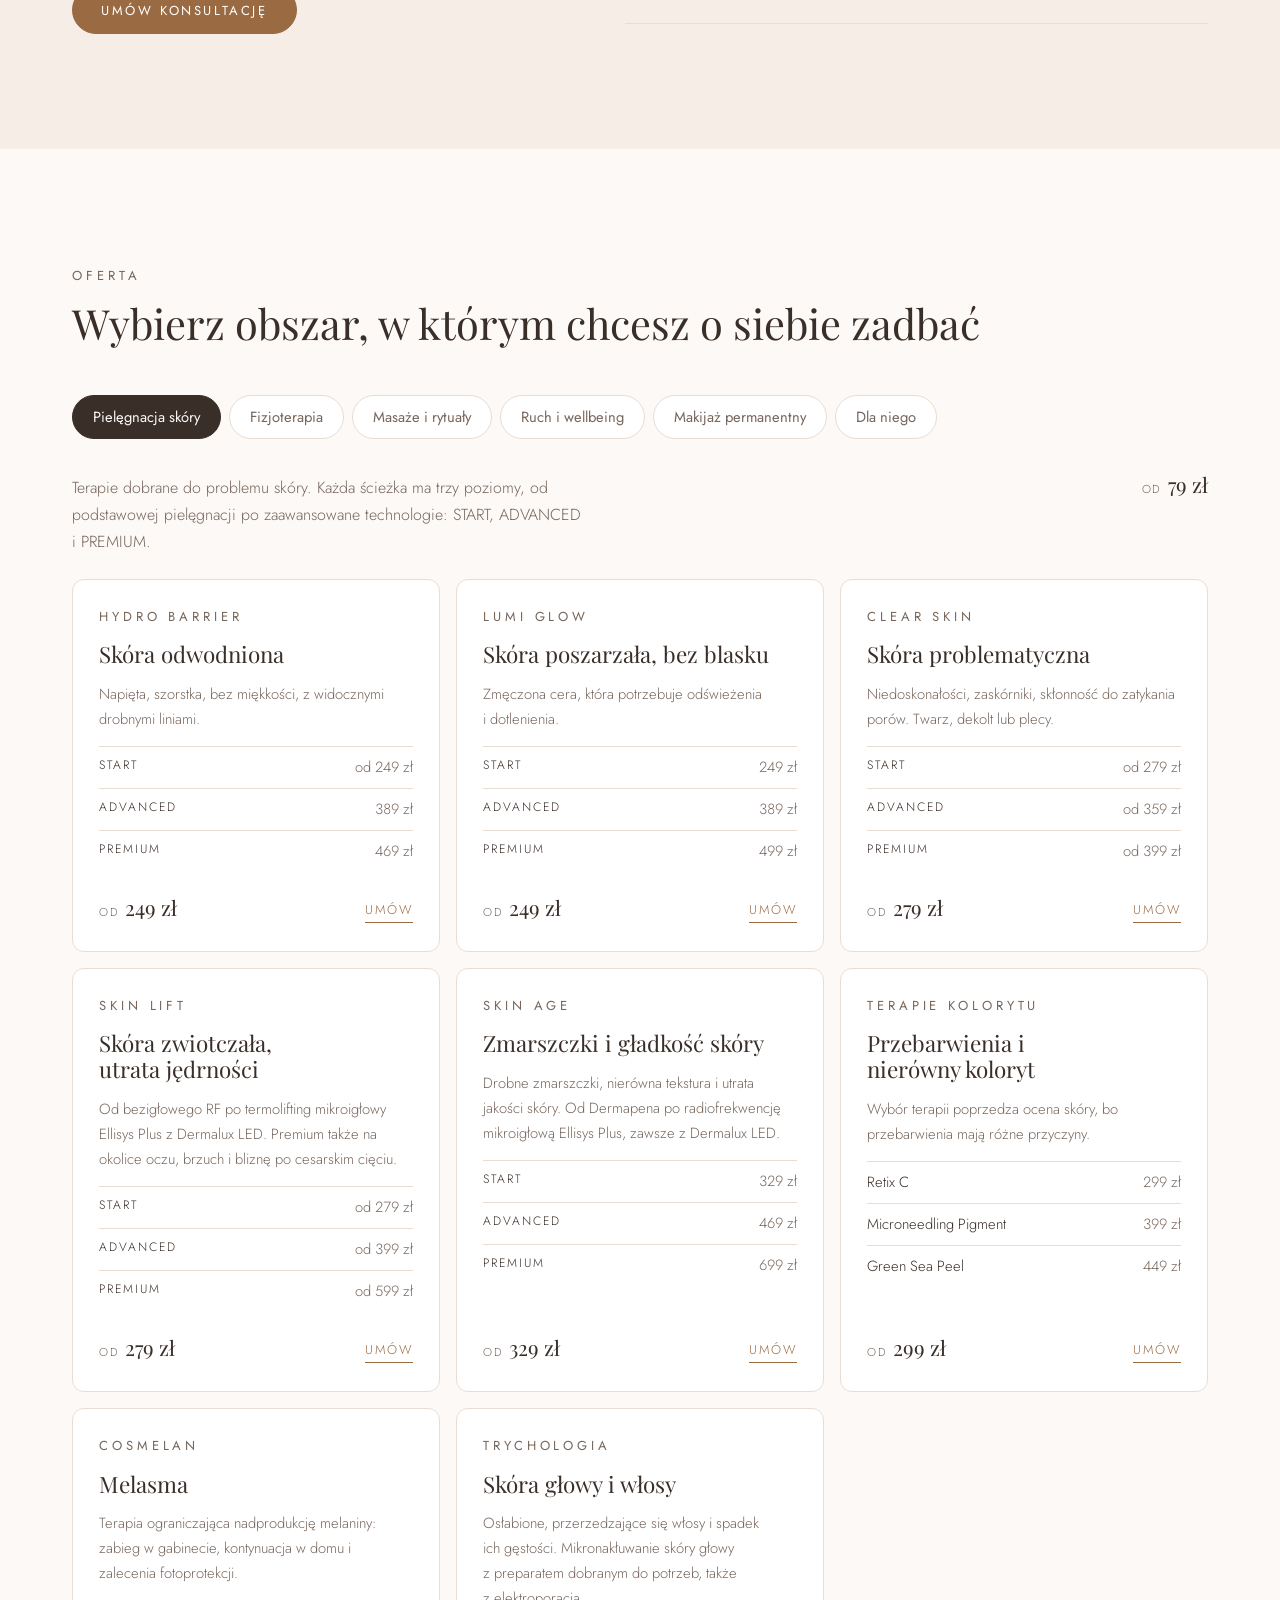
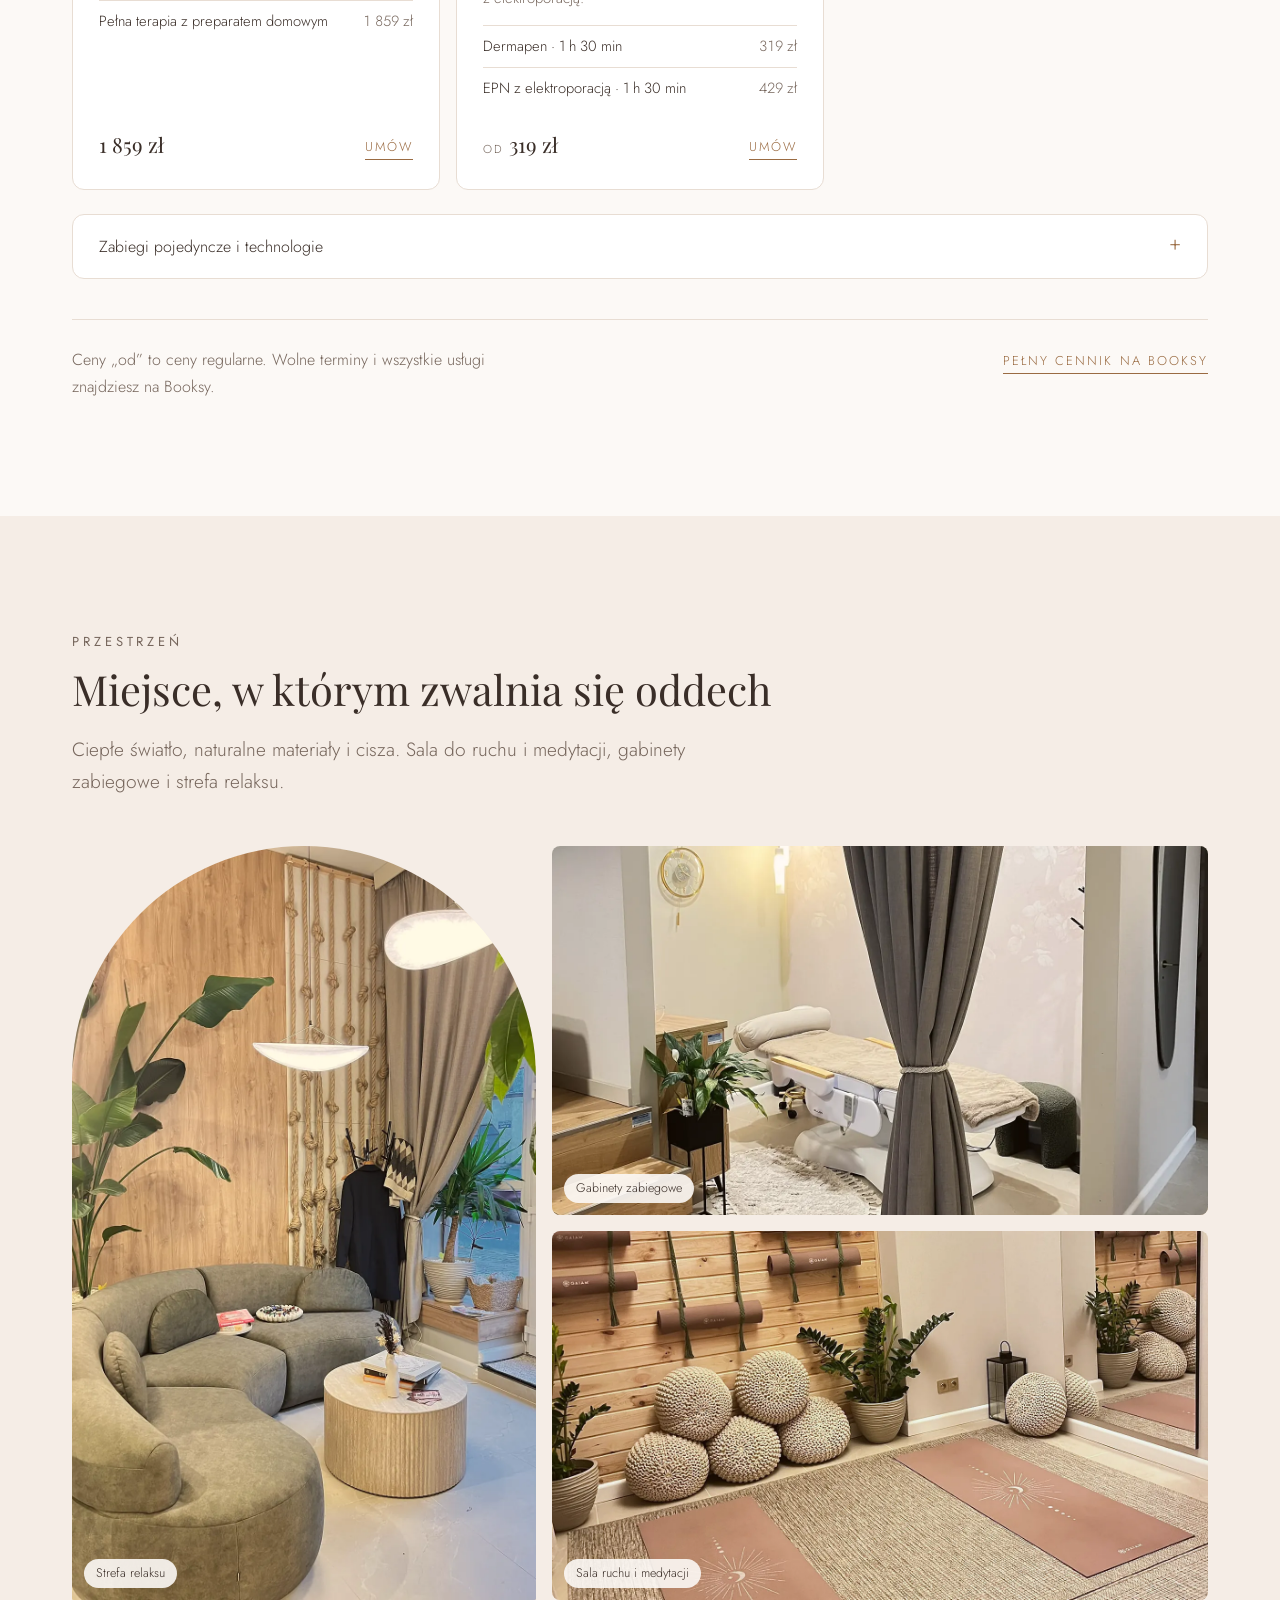
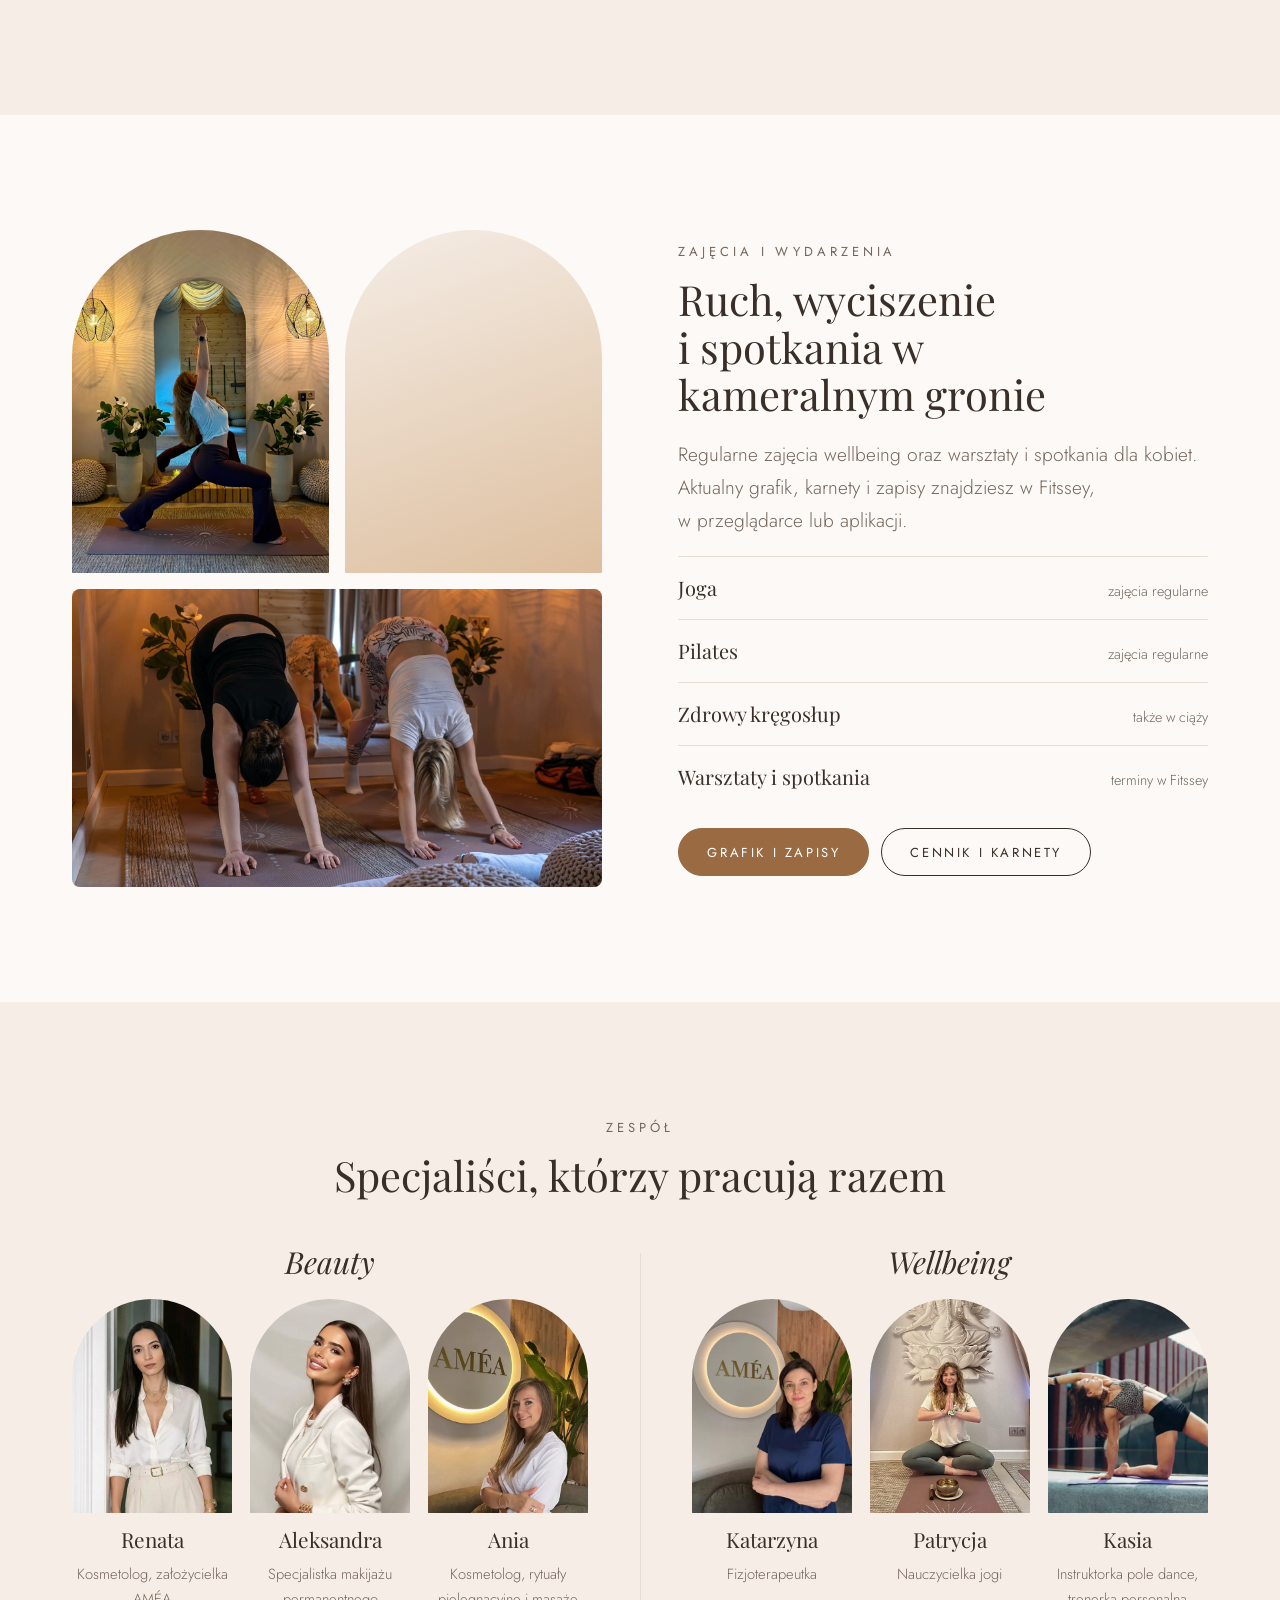
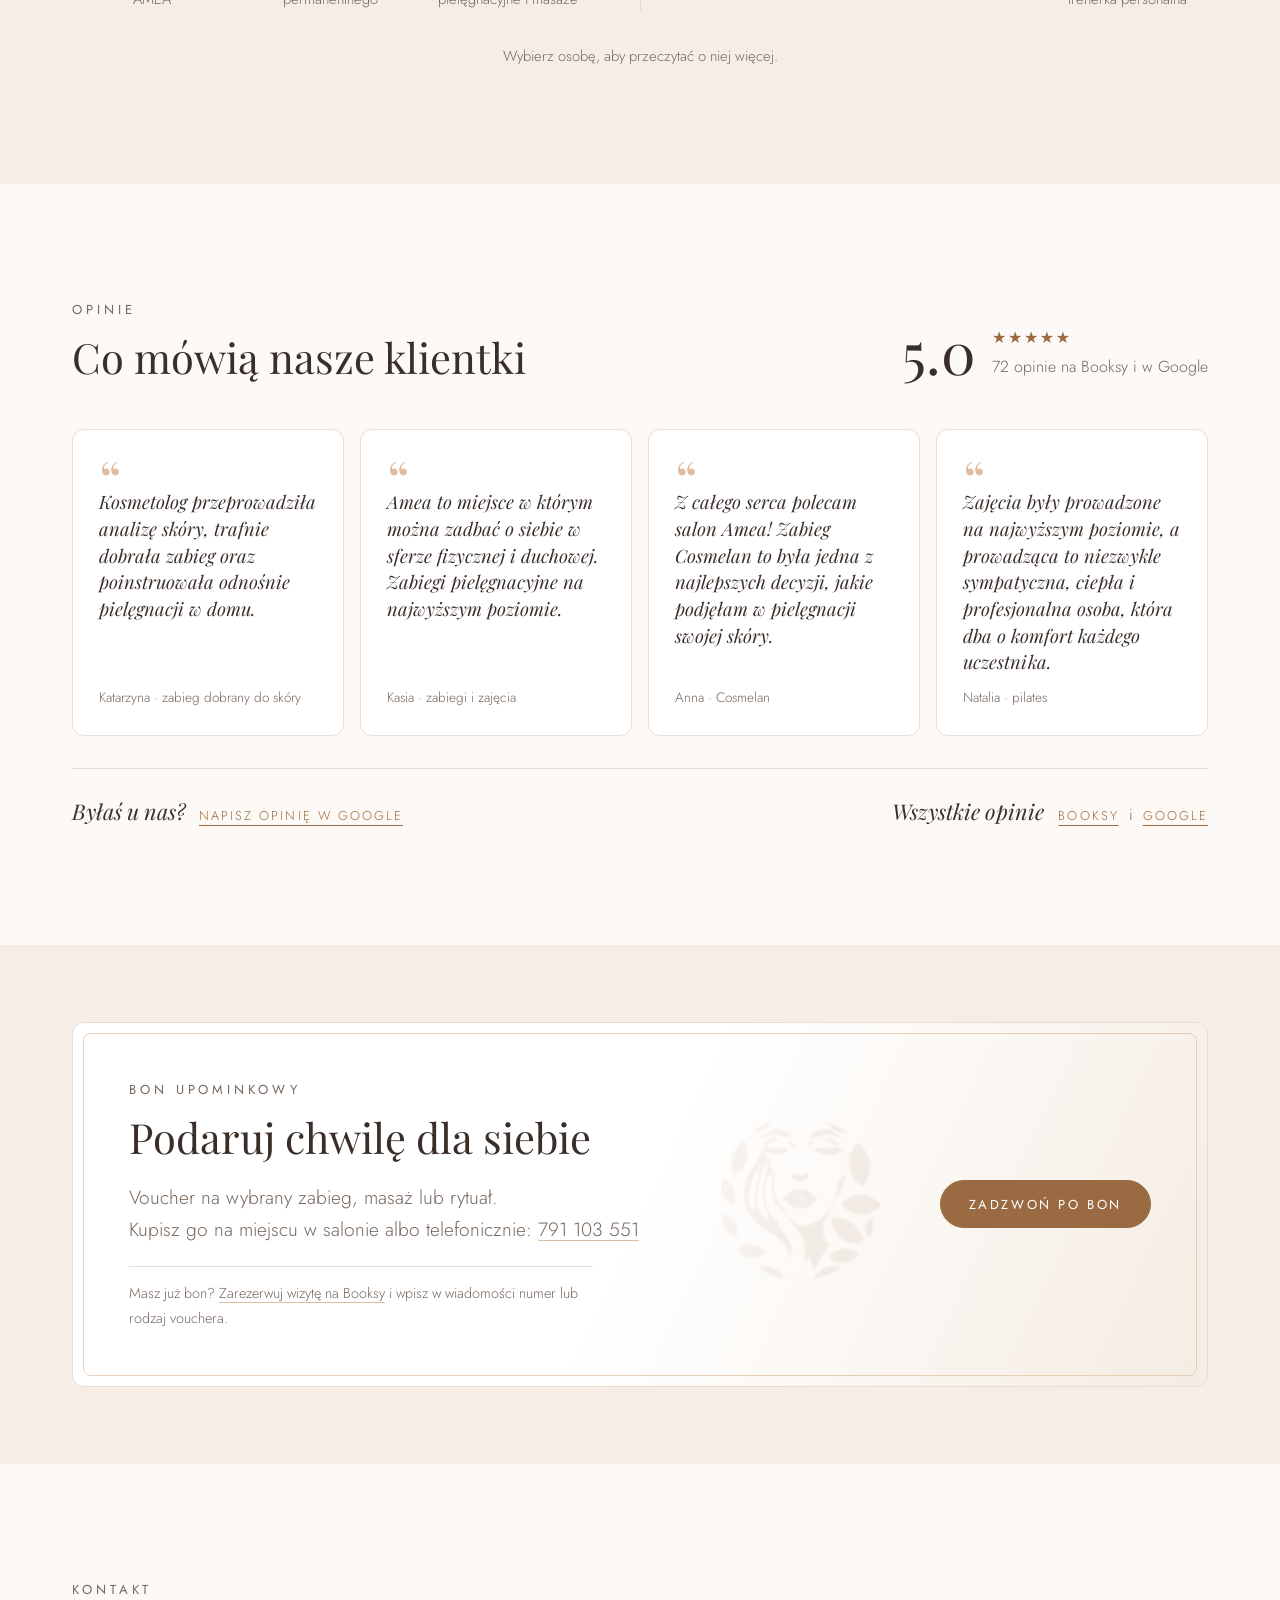
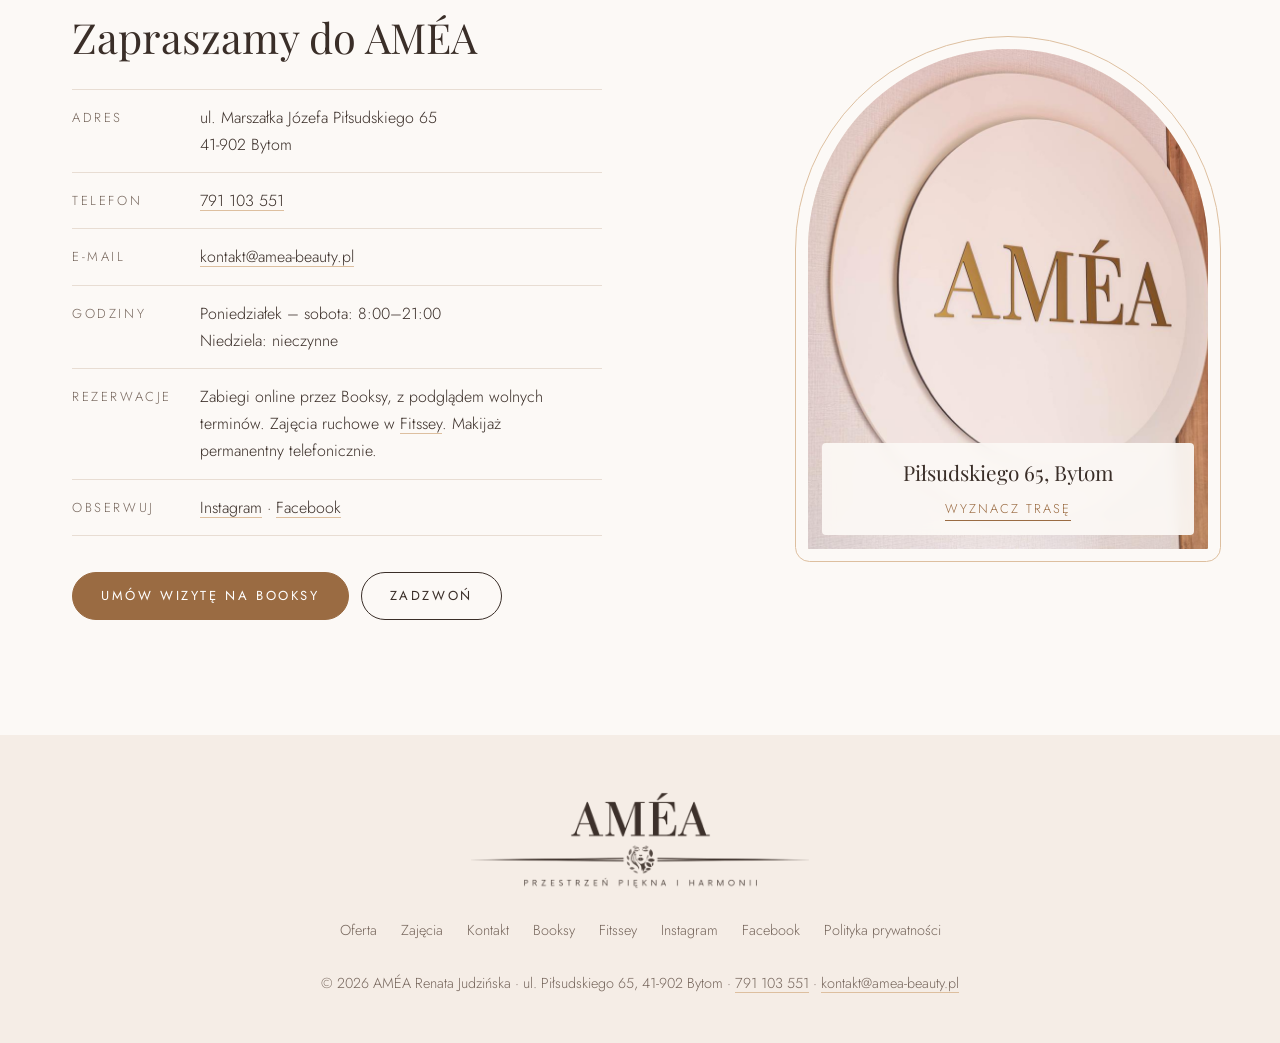
==== commit 84a5fef9: "Opinie: powrót do wariantu B, równa linia pod cytatami - Ocena przy nagłówku znów jedna linijka bez " ====
--- a/index.html
+++ b/index.html
@@ -1258,8 +1258,7 @@
           <p class="eyebrow">Opinie</p>
           <h2>Co mówią nasze klientki</h2>
         </div>
-        <!-- „Booksy” i „Google” przy liczbie opinii to linki do wszystkich opinii (układ C, 15.11.2026); pod cytatami tylko „Napisz opinię” -->
-        <div class="score"><b>5.0</b><div><span class="score-line"><span class="stars" aria-hidden="true">★★★★★</span><span class="score-count">72 opinie</span></span><span class="score-src">na <a href="https://booksy.com/pl-pl/339658_amea-holistyczna-przestrzen-piekna-i-harmonii_salon-kosmetyczny_12355_bytom" target="_blank" rel="noopener">Booksy</a> i w <a href="https://maps.google.com/?cid=10555222505024656338" target="_blank" rel="noopener">Google</a></span></div></div>
+        <div class="score"><b>5.0</b><div><span class="stars" aria-hidden="true">★★★★★</span><span>72 opinie na Booksy i w Google</span></div></div>
       </div>
       <div class="quotes">
         <blockquote><p>Kosmetolog przeprowadziła analizę skóry, trafnie dobrała zabieg oraz poinstruowała odnośnie pielęgnacji w domu.</p><footer>Katarzyna · zabieg dobrany do skóry</footer></blockquote>
@@ -1267,10 +1266,12 @@
         <blockquote><p>Z całego serca polecam salon Amea! Zabieg Cosmelan to była jedna z najlepszych decyzji, jakie podjęłam w pielęgnacji swojej skóry.</p><footer>Anna · Cosmelan</footer></blockquote>
         <blockquote><p>Zajęcia były prowadzone na najwyższym poziomie, a prowadząca to niezwykle sympatyczna, ciepła i profesjonalna osoba, która dba o komfort każdego uczestnika.</p><footer>Natalia · pilates</footer></blockquote>
       </div>
-      <!-- Link „Poproś o opinie” z panelu wizytówki (od salonu 15.11.2026; ten sam numer miejsca co cid przy ocenie). Booksy nie ma
-           takiego linku – tam opinię wystawia się po wizycie, Booksy sam o nią prosi. -->
-      <div class="reviews-write">
-        <a class="btn btn-ghost" href="https://g.page/r/CdITNMHxrnuSEAE/review" target="_blank" rel="noopener">Napisz opinię w Google</a>
+      <!-- Pod cytatami (wariant B, 15.11.2026): po lewej zaproszenie do opinii – link „Poproś o opinie” z panelu wizytówki
+           (od salonu; ten sam numer miejsca co cid niżej), po prawej linki do wszystkich opinii. Booksy nie ma linku do
+           wystawienia opinii – tam opinię wystawia się po wizycie, Booksy sam o nią prosi. -->
+      <div class="reviews-foot">
+        <p class="reviews-ask"><span>Byłaś u nas?</span> <a class="link" href="https://g.page/r/CdITNMHxrnuSEAE/review" target="_blank" rel="noopener">Napisz opinię w Google</a></p>
+        <p class="reviews-read"><span>Wszystkie opinie</span> <a class="link" href="https://booksy.com/pl-pl/339658_amea-holistyczna-przestrzen-piekna-i-harmonii_salon-kosmetyczny_12355_bytom" target="_blank" rel="noopener">Booksy</a> <span class="and">i</span> <a class="link" href="https://maps.google.com/?cid=10555222505024656338" target="_blank" rel="noopener">Google</a></p>
       </div>
     </div>
   </section>
--- a/assets/css/styles.css
+++ b/assets/css/styles.css
@@ -532,18 +532,11 @@
 
 /* Heading left, one score right: the sum of Booksy and Google reviews, as in the hero */
 .reviews-head { display: flex; flex-wrap: wrap; justify-content: space-between; align-items: end; gap: 20px 32px; }
-.score { display: flex; align-items: last baseline; gap: 16px; } /* the sources line sits on the number's baseline */
+.score { display: flex; align-items: center; gap: 16px; }
 .score b { font-family: var(--f-display); font-size: 3.6rem; font-weight: 400; line-height: 1; }
-.score div { display: grid; gap: 3px; }
+.score div { display: grid; gap: 2px; }
 .score span { color: var(--muted); }
 .score .stars { color: var(--accent); font-size: 1rem; }
-/* Two lines next to the number: stars with the count, then the sources */
-.score .score-line { display: flex; align-items: baseline; gap: 10px; }
-.score .score-count { color: var(--ink); font-size: 1.05rem; }
-.score .score-src { font-size: .92rem; }
-/* "Booksy" and "Google" in the count read all reviews; quiet underline so the line still reads as one sentence */
-.score a { color: inherit; text-decoration: underline; text-decoration-color: var(--soft); text-underline-offset: 3px; transition: color .2s, text-decoration-color .2s; }
-.score a:hover { color: var(--ink); text-decoration-color: var(--ink); }
 /* Four quotes: one row, 2 × 2 on laptops and tablets (no lone card in a second row), one column on phones */
 .quotes { display: grid; grid-template-columns: repeat(4, minmax(0, 1fr)); gap: 16px; margin-top: var(--head-gap); }
 @media (max-width: 1100px) { .quotes { grid-template-columns: repeat(2, minmax(0, 1fr)); } }
@@ -552,9 +545,15 @@
 .quotes blockquote::before { content: "\201C"; font-family: var(--f-display); font-size: 3.4rem; line-height: 1; height: .5em; color: var(--soft); }
 .quotes p { font-family: var(--f-display); font-size: 1.15rem; line-height: 1.45; font-style: italic; }
 .quotes footer { font-size: .85rem; color: var(--muted); }
-/* One action under the quotes: write a review (reading them is linked from the score above) */
-.reviews-write { margin-top: 32px; display: flex; justify-content: center; }
-@media (max-width: 600px) { .reviews-write .btn { width: 100%; } }
+/* Under the quotes, after a hairline: the invitation to write a review left, links to all reviews right */
+.reviews-foot { margin-top: 32px; padding-top: 24px; border-top: 1px solid var(--line); display: flex; flex-wrap: wrap; justify-content: space-between; align-items: baseline; gap: 16px 32px; }
+/* Both halves open the same way: a Playfair italic lead, then the links */
+.reviews-ask, .reviews-read { display: flex; flex-wrap: wrap; align-items: baseline; gap: 6px 14px; }
+.reviews-ask > span:first-child, .reviews-read > span:first-child { font-family: var(--f-display); font-style: italic; font-size: 1.35rem; }
+.reviews-read .and { color: var(--muted); margin-inline: -4px; }
+/* Underline drawn by the font, right under the letters (skips the Ę ogonek), so the small links sit level with the italic */
+.reviews-foot .link { padding-block: 0; background: none; text-decoration: underline 1px var(--accent); text-underline-offset: 5px; text-decoration-skip-ink: auto; transition: color .25s, text-decoration-color .25s; }
+.reviews-foot .link:hover, .reviews-foot .link:focus-visible { color: var(--ink); text-decoration-color: var(--ink); }
 
 /* ---------- Voucher ---------- */
 
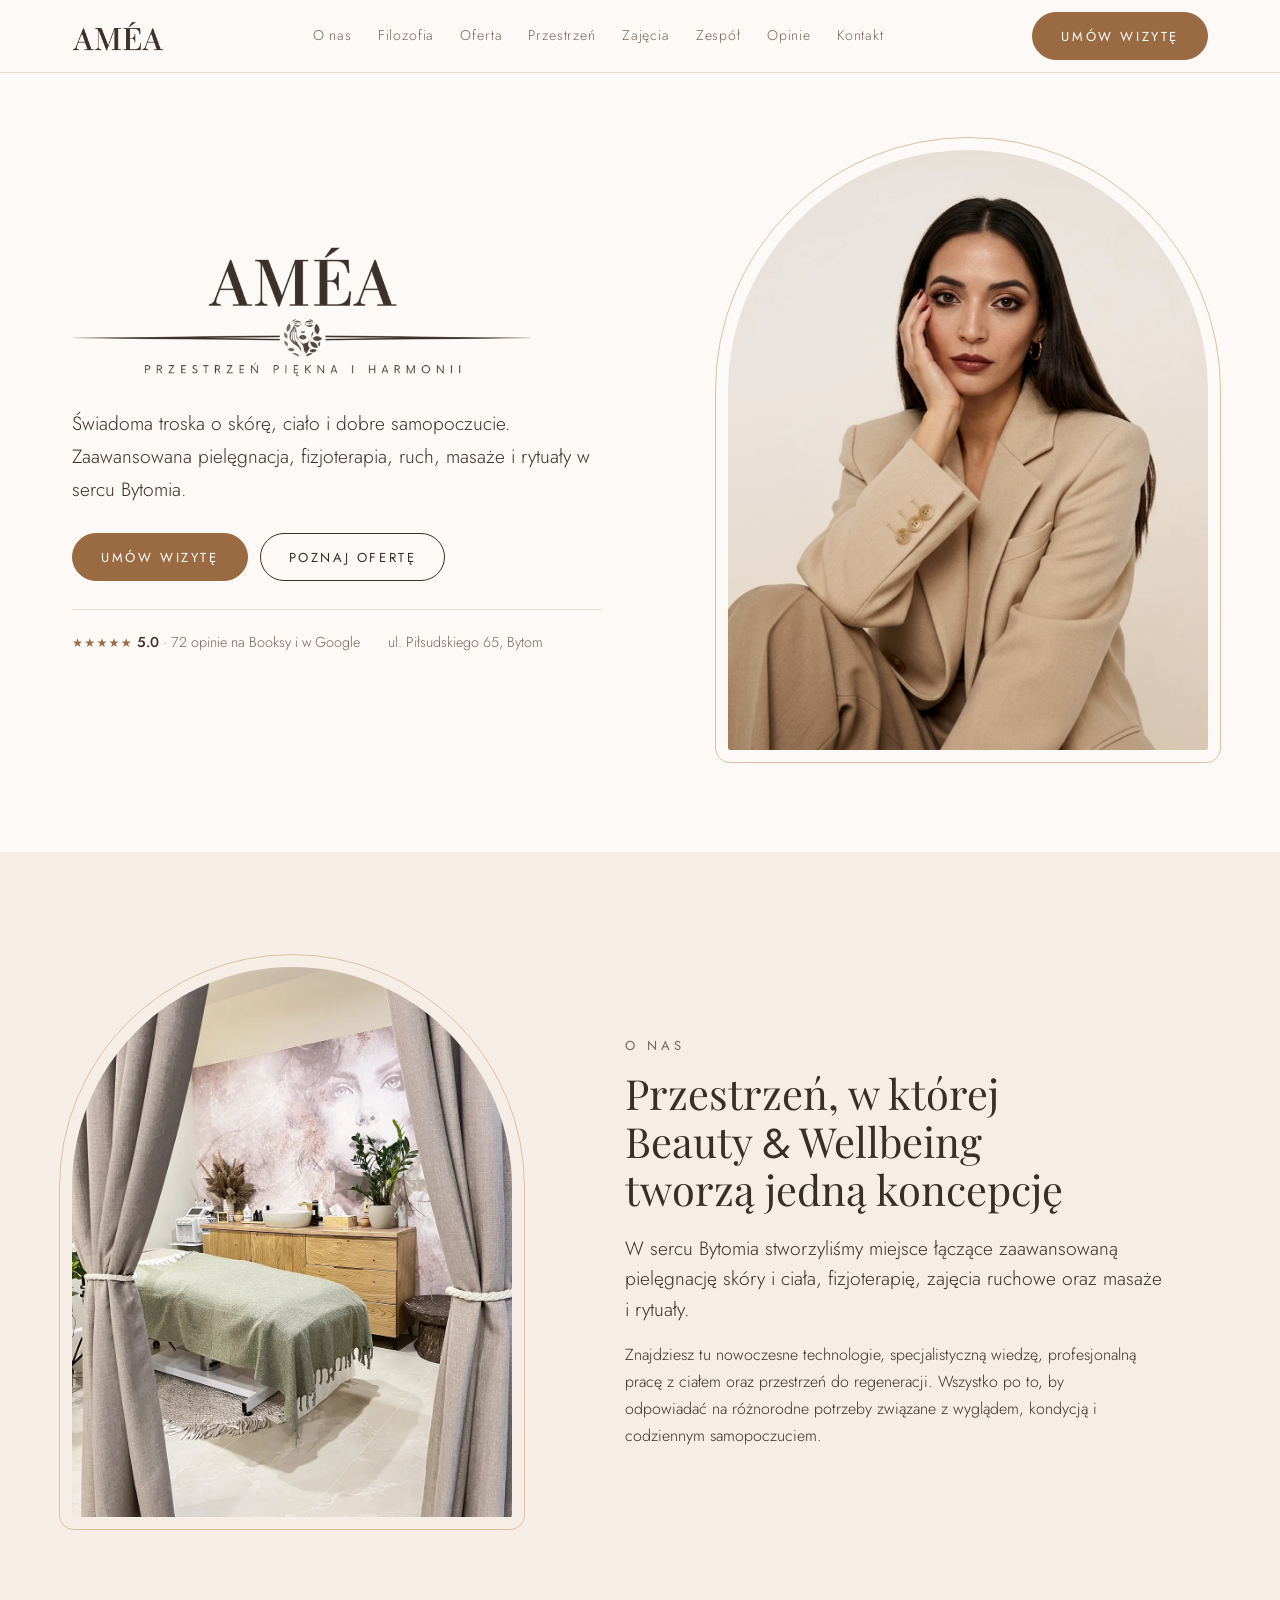
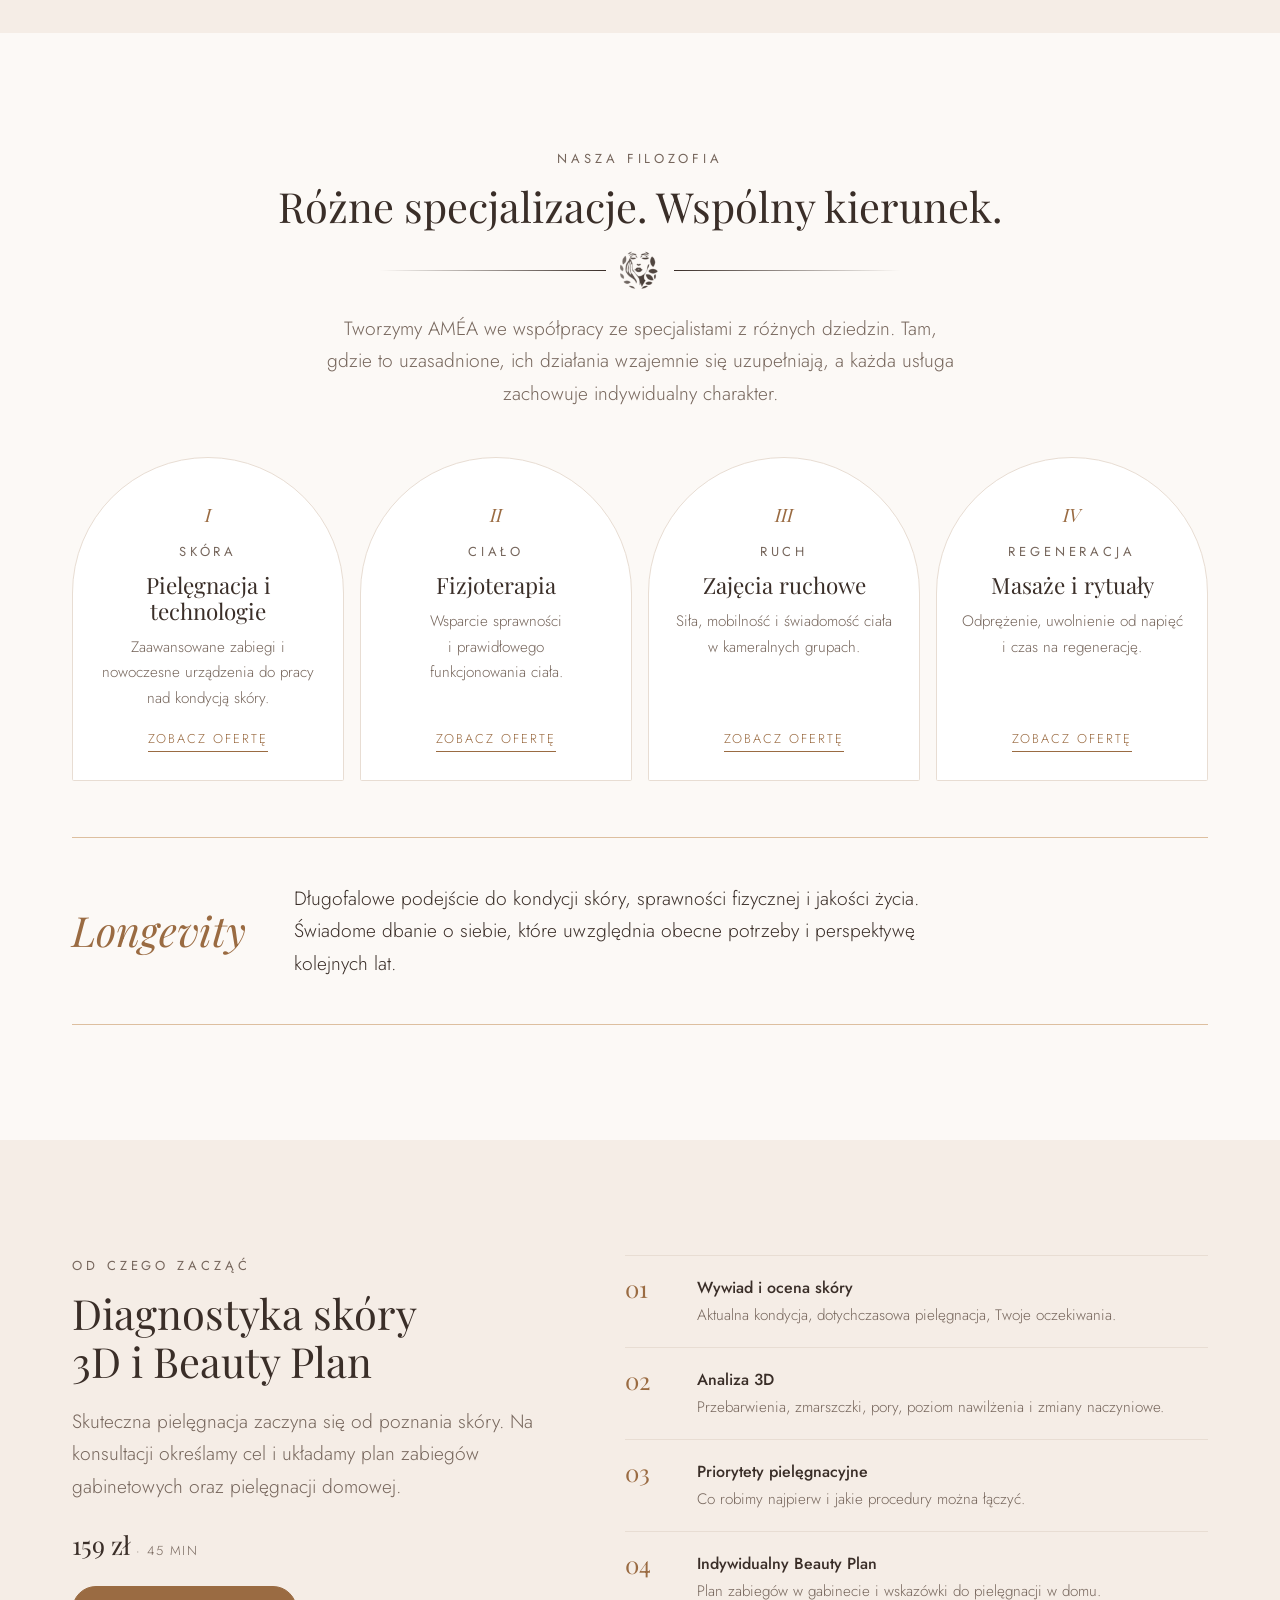
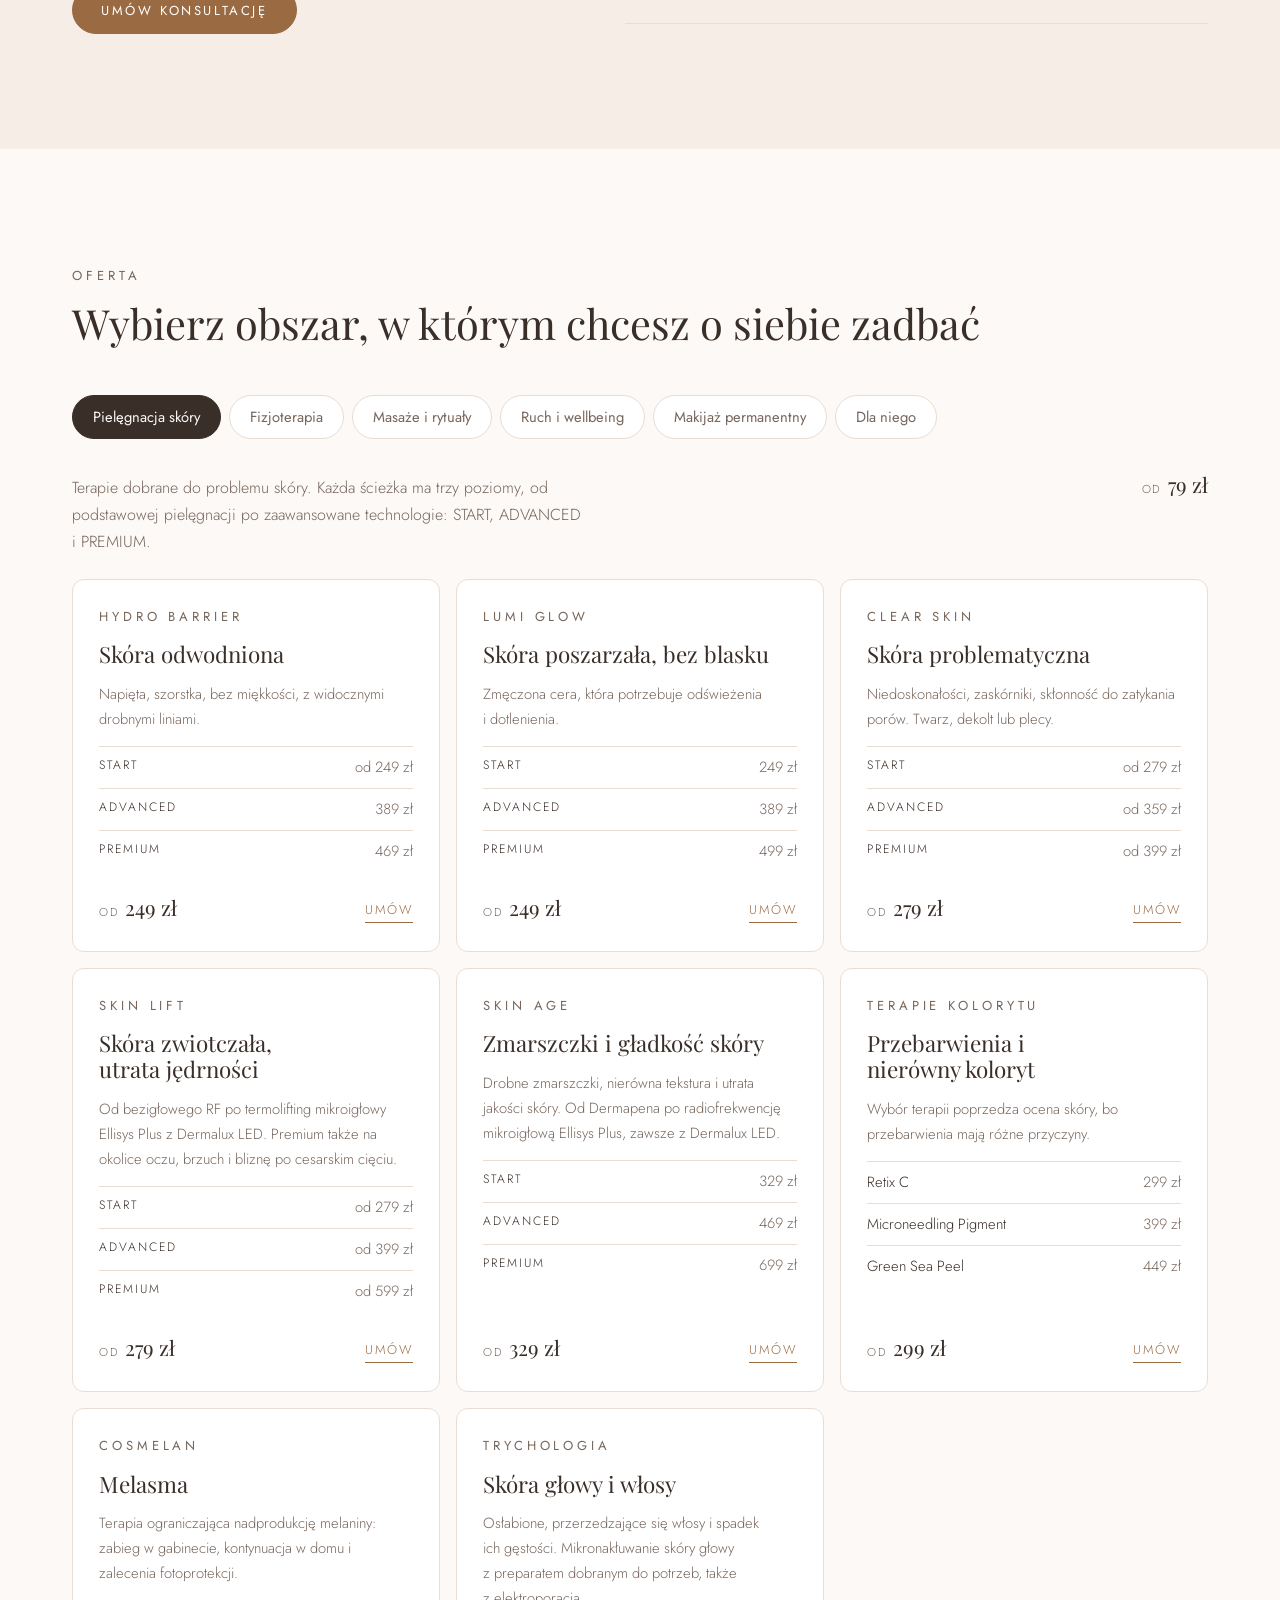
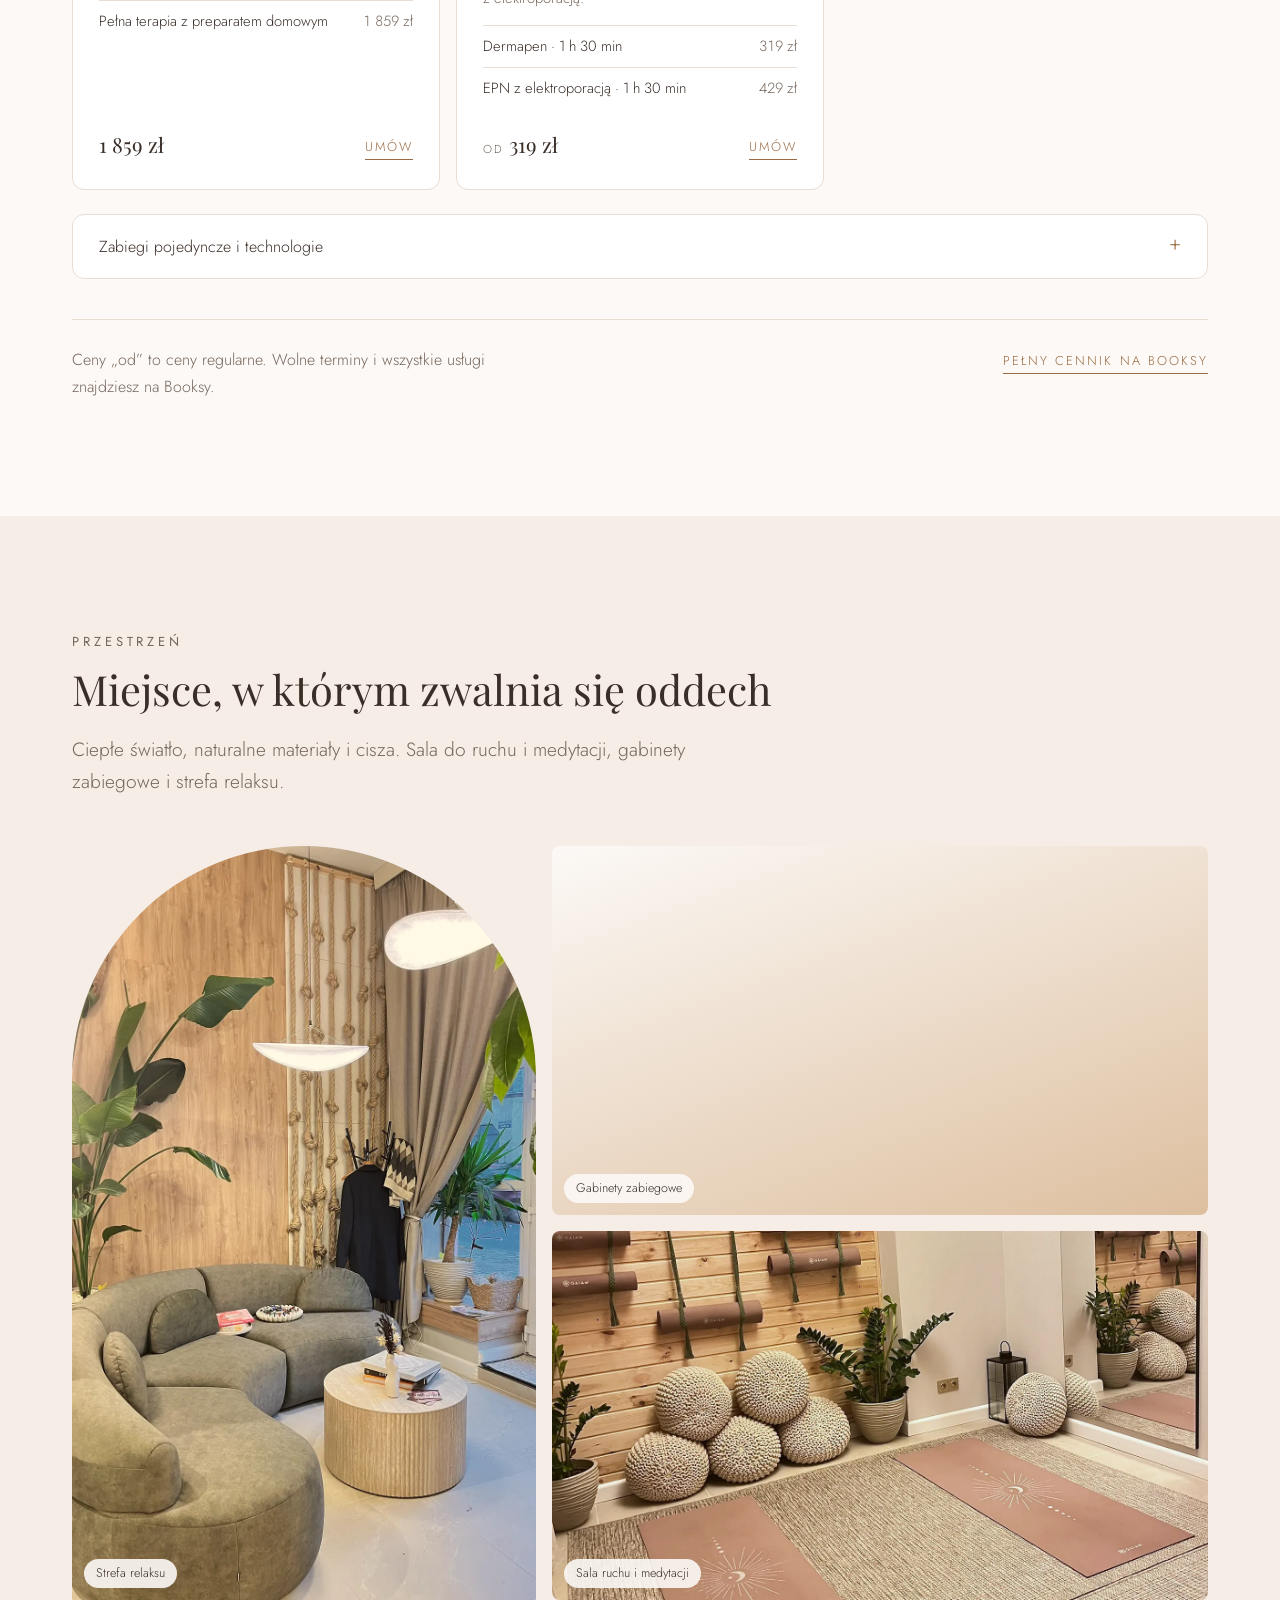
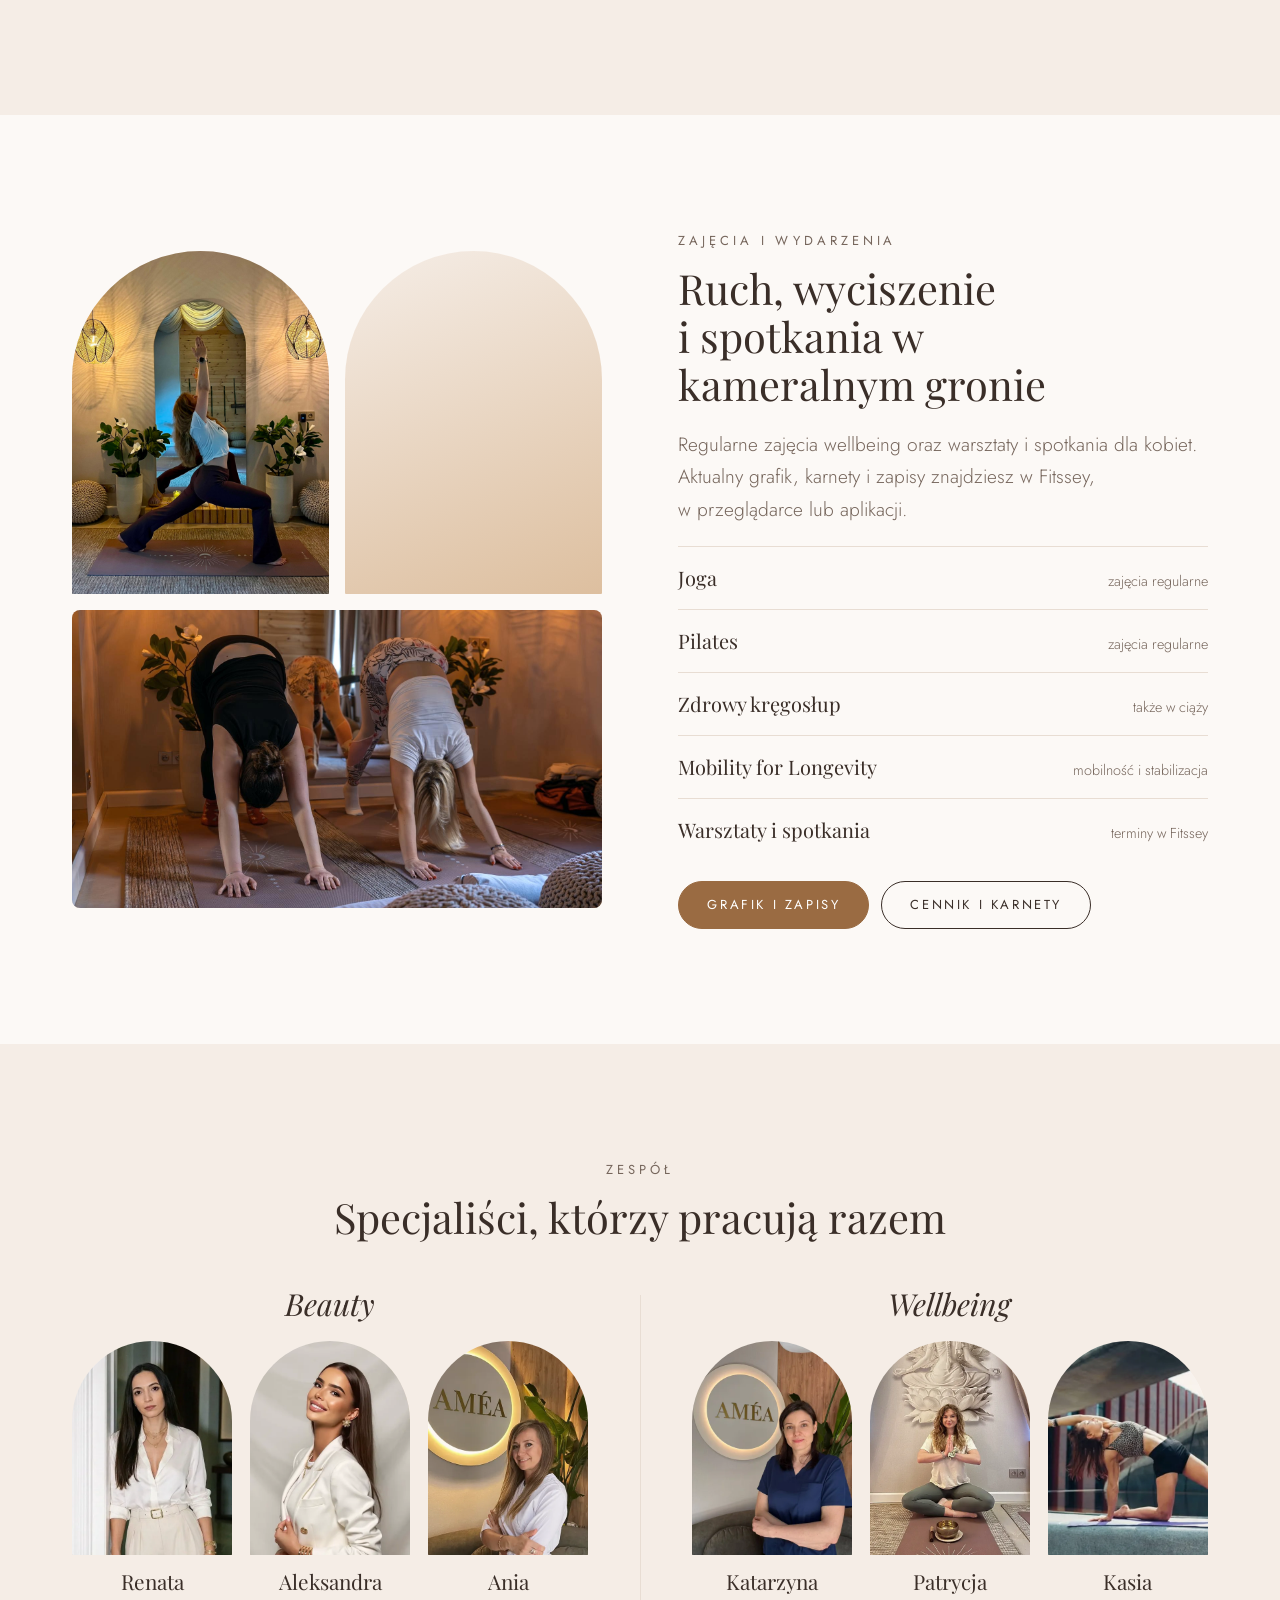
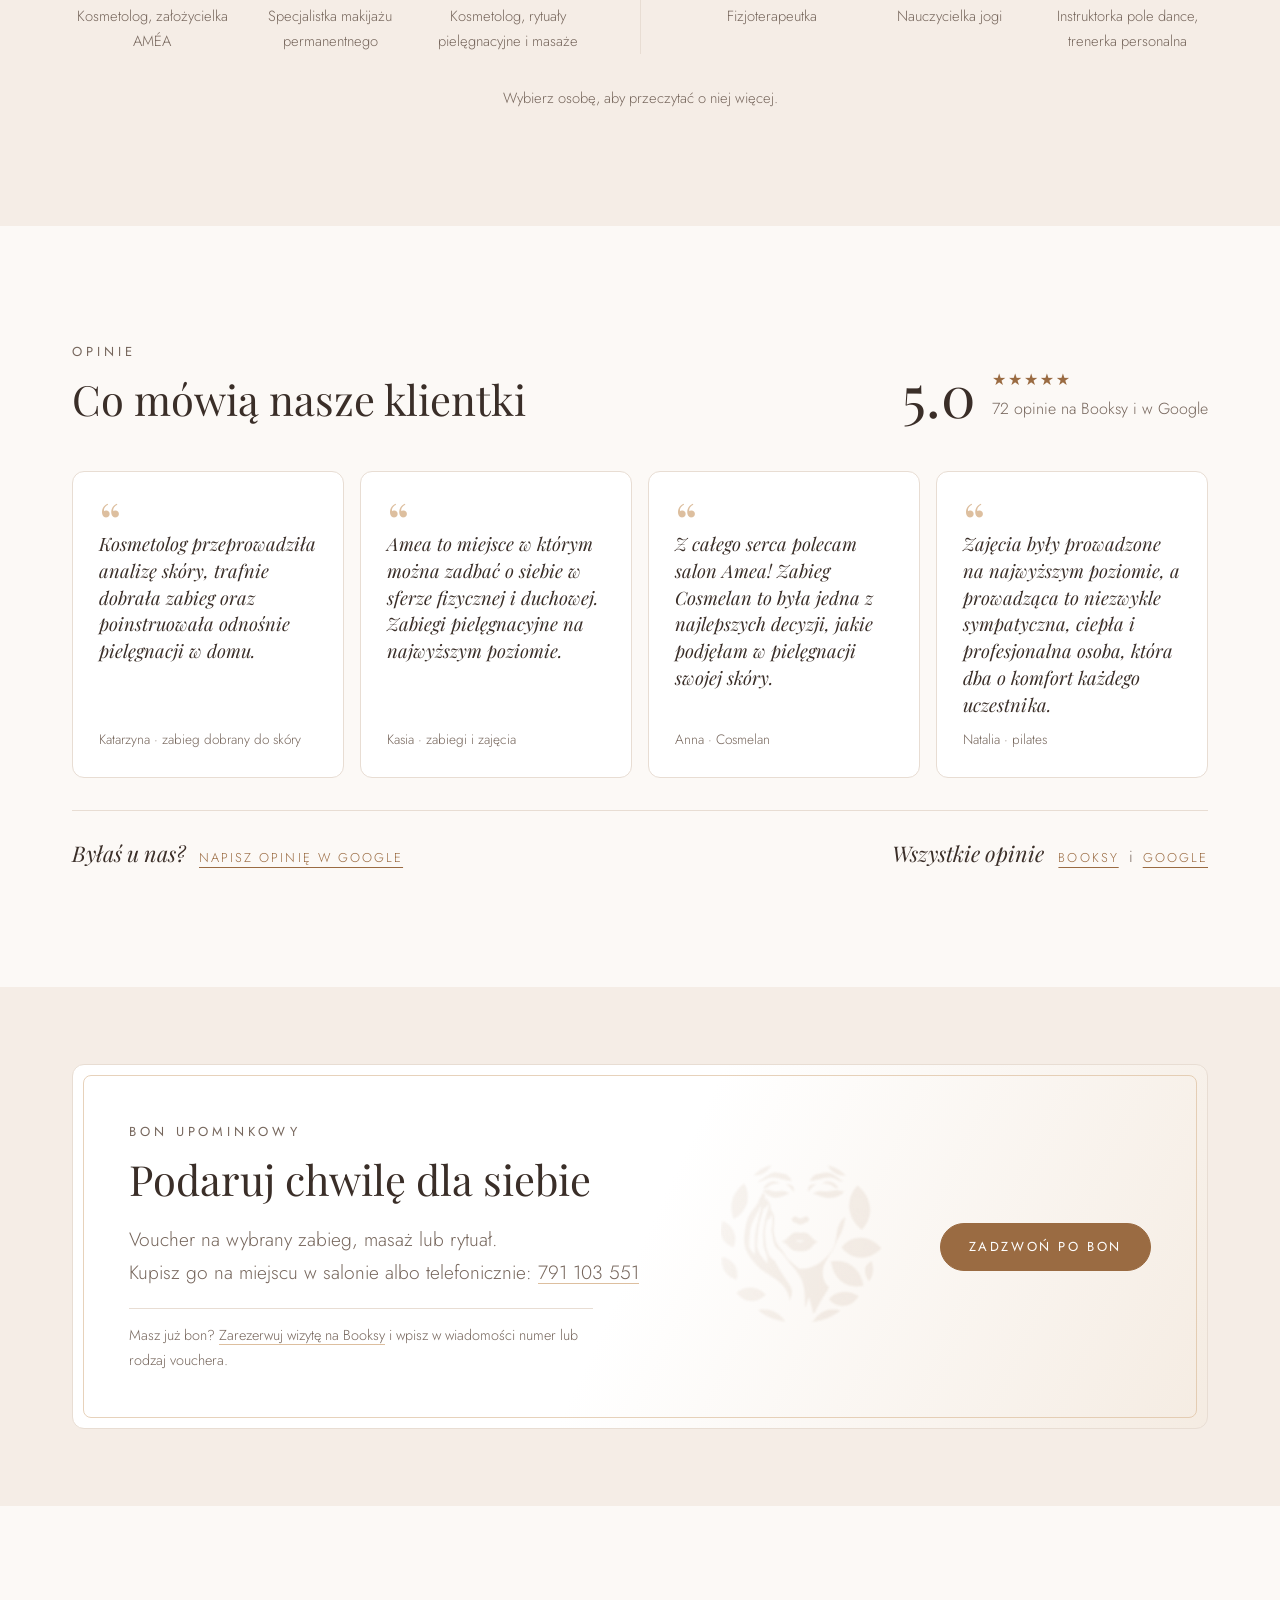
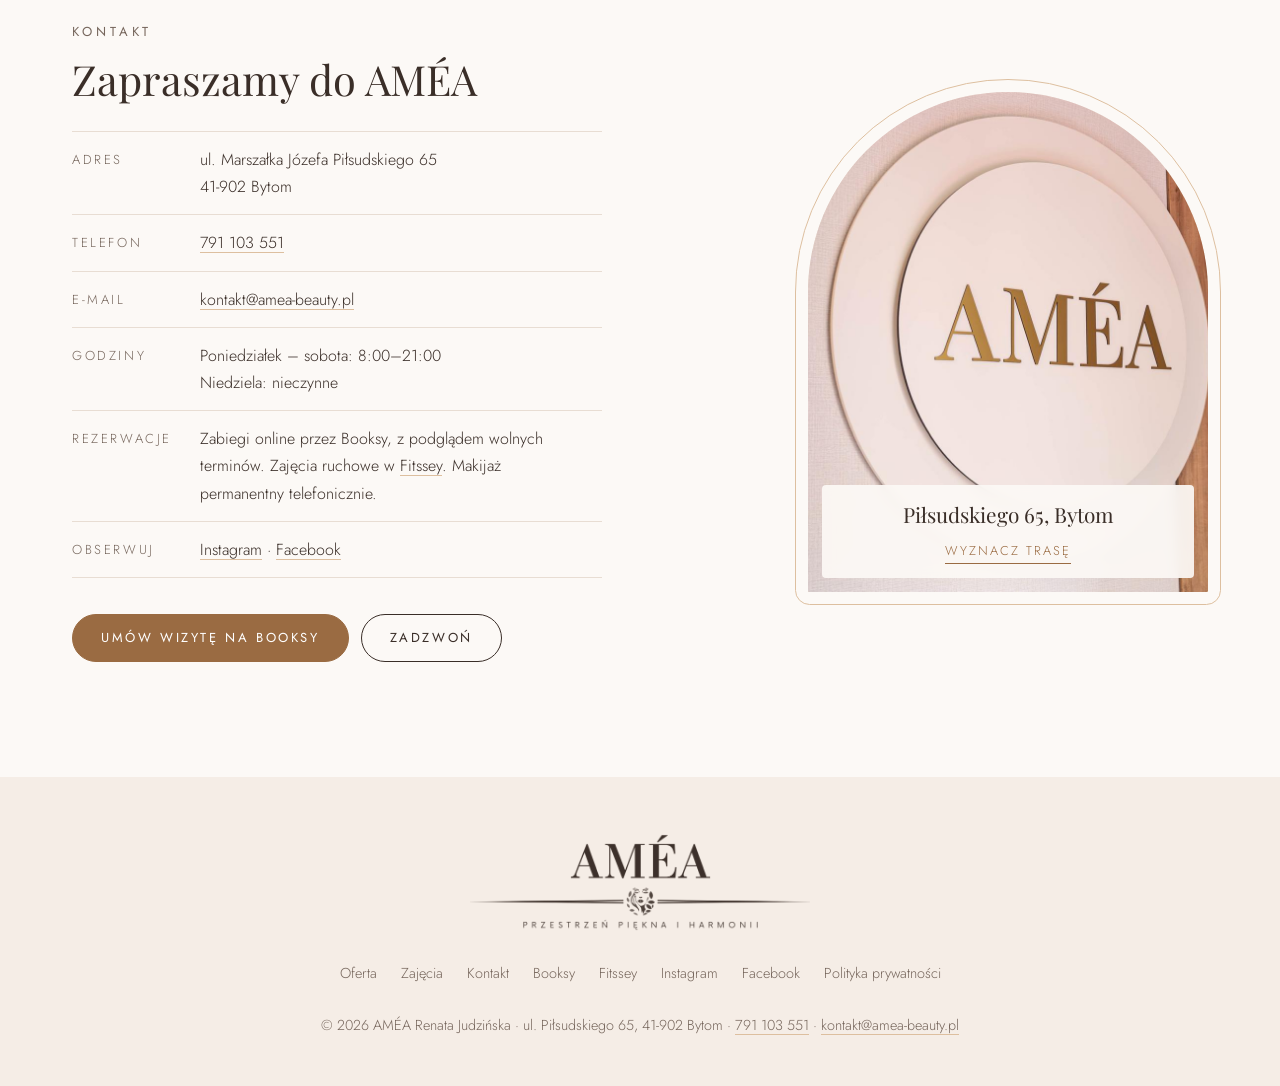
==== commit 84cafec5: "Grafik Fitssey w oknie, zajęcia Kasi w zakładce Ruch - „Grafik i zapisy”, karty w zakładce Ruch i li" ====
--- a/index.html
+++ b/index.html
@@ -383,10 +383,13 @@
           <span class="from"><small>od</small>50 zł</span>
         </div>
         <div class="cards">
-          <article class="card"><h3>Joga</h3><p class="for">Praktyka dla różnych poziomów zaawansowania.</p><div class="card-foot"><span class="from"><small>od</small>50 zł</span><a class="link" href="https://app.fitssey.com/3329969456/frontoffice" target="_blank" rel="noopener">Zapisz się</a></div></article>
-          <article class="card"><h3>Pilates</h3><p class="for">Siła głębokich mięśni, stabilizacja i postawa.</p><div class="card-foot"><span class="from"><small>od</small>50 zł</span><a class="link" href="https://app.fitssey.com/3329969456/frontoffice" target="_blank" rel="noopener">Zapisz się</a></div></article>
-          <article class="card"><h3>Zdrowy kręgosłup</h3><p class="for">Joga ze stretchingiem i ćwiczeniami wzmacniającymi na napięcia i ból pleców. Także dla kobiet w ciąży.</p><div class="card-foot"><span class="from"><small>od</small>50 zł</span><a class="link" href="https://app.fitssey.com/3329969456/frontoffice" target="_blank" rel="noopener">Zapisz się</a></div></article>
-          <article class="card"><h3>Warsztaty dla kobiet</h3><p class="for">Spotkania wokół ciała, piękna i równowagi.</p><div class="card-foot"><a class="link" href="https://app.fitssey.com/3329969456/frontoffice" target="_blank" rel="noopener">Zobacz terminy</a></div></article>
+          <article class="card"><h3>Joga</h3><p class="for">Praktyka dla różnych poziomów zaawansowania.</p><div class="card-foot"><span class="from"><small>od</small>50 zł</span><a class="link" href="https://app.fitssey.com/3329969456/frontoffice" target="_blank" rel="noopener" data-fitssey>Zapisz się</a></div></article>
+          <article class="card"><h3>Pilates</h3><p class="for">Siła głębokich mięśni, stabilizacja i postawa.</p><div class="card-foot"><span class="from"><small>od</small>50 zł</span><a class="link" href="https://app.fitssey.com/3329969456/frontoffice" target="_blank" rel="noopener" data-fitssey>Zapisz się</a></div></article>
+          <article class="card"><h3>Zdrowy kręgosłup</h3><p class="for">Joga ze stretchingiem i ćwiczeniami wzmacniającymi na napięcia i ból pleców. Także dla kobiet w ciąży.</p><div class="card-foot"><span class="from"><small>od</small>50 zł</span><a class="link" href="https://app.fitssey.com/3329969456/frontoffice" target="_blank" rel="noopener" data-fitssey>Zapisz się</a></div></article>
+          <!-- Mobility for Longevity (Kasia, od 21.11.2026 w grafiku Fitssey): opis to skrót opisu zajęć z Fitssey. TODO(zajęcia): cena –
+               czy obejmuje je wejście jednorazowe 50 zł z Fitssey; do potwierdzenia karta bez kwoty -->
+          <article class="card"><h3>Mobility for Longevity</h3><p class="for">Mobility, delikatny stretching, Animal Flow i pilates: siła, mobilność i swoboda ruchu na lata.</p><div class="card-foot"><a class="link" href="https://app.fitssey.com/3329969456/frontoffice" target="_blank" rel="noopener" data-fitssey>Zapisz się</a></div></article>
+          <article class="card"><h3>Warsztaty dla kobiet</h3><p class="for">Spotkania wokół ciała, piękna i równowagi.</p><div class="card-foot"><a class="link" href="https://app.fitssey.com/3329969456/frontoffice" target="_blank" rel="noopener" data-fitssey>Zobacz terminy</a></div></article>
         </div>
       </div>
 
@@ -1091,15 +1094,37 @@
           <li><b>Joga</b><span>zajęcia regularne</span></li>
           <li><b>Pilates</b><span>zajęcia regularne</span></li>
           <li><b>Zdrowy kręgosłup</b><span>także w ciąży</span></li>
+          <li><b>Mobility for Longevity</b><span>mobilność i stabilizacja</span></li>
           <li><b>Warsztaty i spotkania</b><span>terminy w Fitssey</span></li>
         </ul>
-        <!-- TODO(zajęcia): widżet grafiku Fitssey, kod z panelu (docs/TODO.md); miejsce pod .class-list -->
+        <!-- Linki do grafiku z data-fitssey (ten przycisk, karty w zakładce Ruch, bio Patrycji) otwierają okno grafiku niżej -->
         <div class="btn-row">
-          <a class="btn btn-solid" href="https://app.fitssey.com/3329969456/frontoffice" target="_blank" rel="noopener">Grafik i zapisy</a>
+          <a class="btn btn-solid" href="https://app.fitssey.com/3329969456/frontoffice" target="_blank" rel="noopener" data-fitssey>Grafik i zapisy</a>
           <a class="btn btn-ghost" href="https://app.fitssey.com/3329969456/frontoffice/pricing/classes" target="_blank" rel="noopener">Cennik i karnety</a>
         </div>
       </div>
     </div>
+    <!-- Okno grafiku (21.11.2026, wybór użytkownika z dwóch prototypów): grafik Fitssey w oknie jak rezerwacja Booksy.
+         To ramka ich FrontOffice w trybie widżetu, bez górnej nawigacji (?widget=1&header=false) – jej wnętrza (kolory, fonty,
+         komunikat o cookies) nie da się ostylować; ładuje się dopiero po kliknięciu linku z data-fitssey (Fitssey ustawia cookie
+         i ładuje Google Tag Manager – patrz polityka prywatności), ramka znika po zamknięciu. Bez JS linki prowadzą do Fitssey. -->
+    <dialog class="booking classes-win" id="classes-win" aria-labelledby="classes-win-name">
+      <div class="booking-bar">
+        <p class="booking-name"><span class="eyebrow">Grafik i zapisy</span><b id="classes-win-name">Zajęcia w AMÉA</b></p>
+        <a class="booking-out" href="https://app.fitssey.com/3329969456/frontoffice" target="_blank" rel="noopener">Otwórz w Fitssey<span class="sr-only"> (nowa karta)</span></a>
+        <button class="sheet-close" type="button" data-classes-close aria-label="Zamknij grafik" autofocus></button>
+      </div>
+      <div class="booking-card">
+        <div class="booking-wait" role="status">
+          <span class="mask emblem" aria-hidden="true"></span>
+          <p class="booking-wait-text">Wczytujemy grafik</p>
+          <div class="booking-late">
+            <p>Grafik Fitssey wczytuje się dłużej niż zwykle.</p>
+            <a class="link" href="https://app.fitssey.com/3329969456/frontoffice" target="_blank" rel="noopener">Otwórz grafik w Fitssey</a>
+          </div>
+        </div>
+      </div>
+    </dialog>
   </section>
 
   <!-- ZESPÓŁ -->
@@ -1224,10 +1249,10 @@
           <p>W swojej pracy tworzę spokojną i bezpieczną przestrzeń, w której każda osoba może zatrzymać się na chwilę i skierować uwagę do swojego ciała. Podczas zajęć dużą wagę przykładam do uważności, oddechu oraz indywidualnego podejścia, tak aby każdy mógł praktykować w zgodzie ze swoimi możliwościami i potrzebami.</p>
           <p>Moje sesje koncentrują się na pogłębianiu połączenia z ciałem, podążaniu za naturalnym rytmem oddechu oraz budowaniu poczucia stabilności i ugruntowania. Wierzę, że nasze ciało pozostaje w głębokiej relacji z naturą – z rytmem pór roku, energią zmieniających się faz księżyca oraz naturalnymi cyklami życia. Dlatego w swojej praktyce staram się uwzględniać również te aspekty, tworząc zajęcia, które wspierają harmonię ciała i wewnętrzną równowagę.</p>
         </div>
-        <a class="link" href="https://app.fitssey.com/3329969456/frontoffice" target="_blank" rel="noopener">Grafik zajęć w Fitssey</a>
-      </div>
-      <!-- TODO(zespół): Kasia – jakie zajęcia prowadzi w AMÉA i gdzie się na nie zapisać (15.11.2026 nie ma jej w grafiku Fitssey ani
-           pole dance / treningu personalnego w ofercie); rola w karcie wzięta z jej bio, link na razie do zakładki Ruch i wellbeing.
+        <a class="link" href="https://app.fitssey.com/3329969456/frontoffice" target="_blank" rel="noopener" data-fitssey>Grafik zajęć w Fitssey</a>
+      </div>
+      <!-- TODO(zespół): Kasia prowadzi w AMÉA „Mobility for Longevity” (grafik Fitssey, 21.11.2026; karta w zakładce Ruch); link w bio
+           otwiera grafik. Rola w karcie wzięta z jej bio – ewentualnie dopasować do zajęć.
            Zdjęcie DO WYMIANY (twarzy nie widać): kadr 3:4 z poziomego 720 × 405, twarz odchylona, w rogu podpis fotografa –
            poprosić o pionowy portret przodem w pełnej rozdzielczości (docs/TODO.md, sekcja 1). -->
       <div class="bio" id="bio-kasia" hidden>
@@ -1238,7 +1263,7 @@
           <p>W swojej pracy łączę doświadczenie sportowe z holistycznym podejściem do ruchu. Stawiam na budowanie solidnych fundamentów siłowych, rozwijanie mobilności, stabilizacji, elastyczności i świadomości ciała.</p>
           <p>Wierzę, że sprawne ciało to nie tylko efekt treningu, ale przede wszystkim inwestycja w jakość życia na lata. Dlatego w swoich zajęciach łączę różne metody pracy z ciałem, inspirując do odkrywania własnych możliwości, czerpania przyjemności z ruchu i budowania sprawności, która zostaje z nami na długo.</p>
         </div>
-        <a class="link" href="#oferta" data-tab="t-ruch">Ruch i wellbeing – oferta</a>
+        <a class="link" href="https://app.fitssey.com/3329969456/frontoffice" target="_blank" rel="noopener" data-fitssey>Grafik zajęć w Fitssey</a>
       </div>
     </div>
   </section>
--- a/assets/css/styles.css
+++ b/assets/css/styles.css
@@ -273,9 +273,6 @@
 
 .cards { display: grid; grid-template-columns: repeat(auto-fill, minmax(280px, 1fr)); gap: 16px; }
 /* Ruch has four cards: one row, 2 × 2 on laptops and tablets, one column on phones (no lone card in a second row) */
-#p-ruch .cards { grid-template-columns: repeat(4, minmax(0, 1fr)); }
-@media (max-width: 1100px) { #p-ruch .cards { grid-template-columns: repeat(2, minmax(0, 1fr)); } }
-@media (max-width: 600px) { #p-ruch .cards { grid-template-columns: 1fr; } }
 .card { background: var(--card); border: 1px solid var(--line); border-radius: var(--radius); padding: 26px; display: flex; flex-direction: column; gap: 14px; min-width: 0; }
 .card h3 { font-size: 1.4rem; }
 .card .for { color: var(--muted); font-size: .92rem; }
@@ -444,6 +441,16 @@
   .booking-out { display: none; }
   .booking .sheet-close { border-color: var(--line); }
   .booking-card { flex: 1 1 auto; border-radius: 0; box-shadow: none; }
+}
+
+/* Schedule window (#classes-win): the booking window, wider for Fitssey's week grid. On a phone "Otwórz w Fitssey" stays
+   in the bar as the way out – logging in inside a frame can fail where the browser blocks third-party cookies. */
+.classes-win { --w: min(1060px, 100%); }
+/* Fitssey's page doesn't scroll in widget mode: the frame takes the height it reports and the card scrolls */
+.classes-win .booking-card { flex-basis: 900px; overflow-y: auto; overscroll-behavior: contain; }
+.classes-win .booking-card iframe { position: relative; inset: auto; display: block; min-height: 100%; }
+@media (max-width: 640px) {
+  .classes-win .booking-out { display: block; font-size: .66rem; letter-spacing: .14em; border-bottom-color: var(--line); }
 }
 
 /* ---------- Space gallery ---------- */
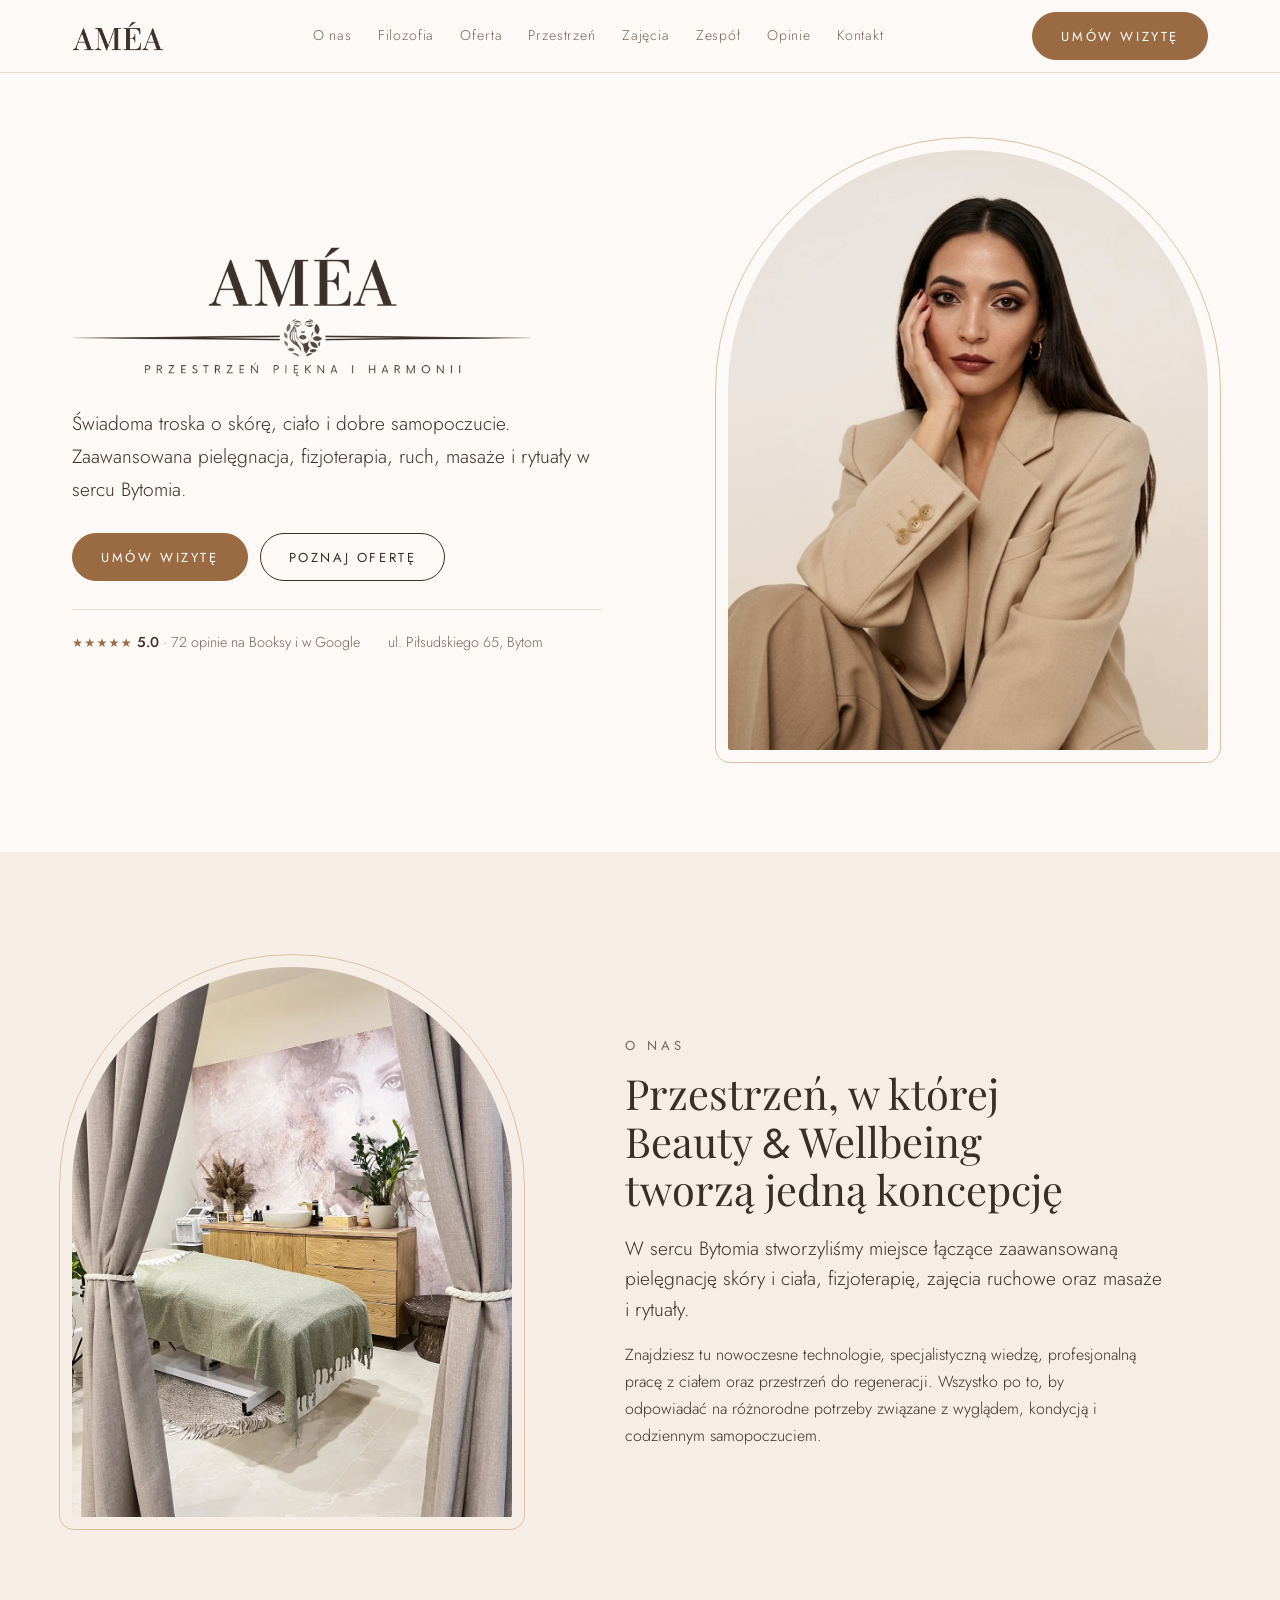
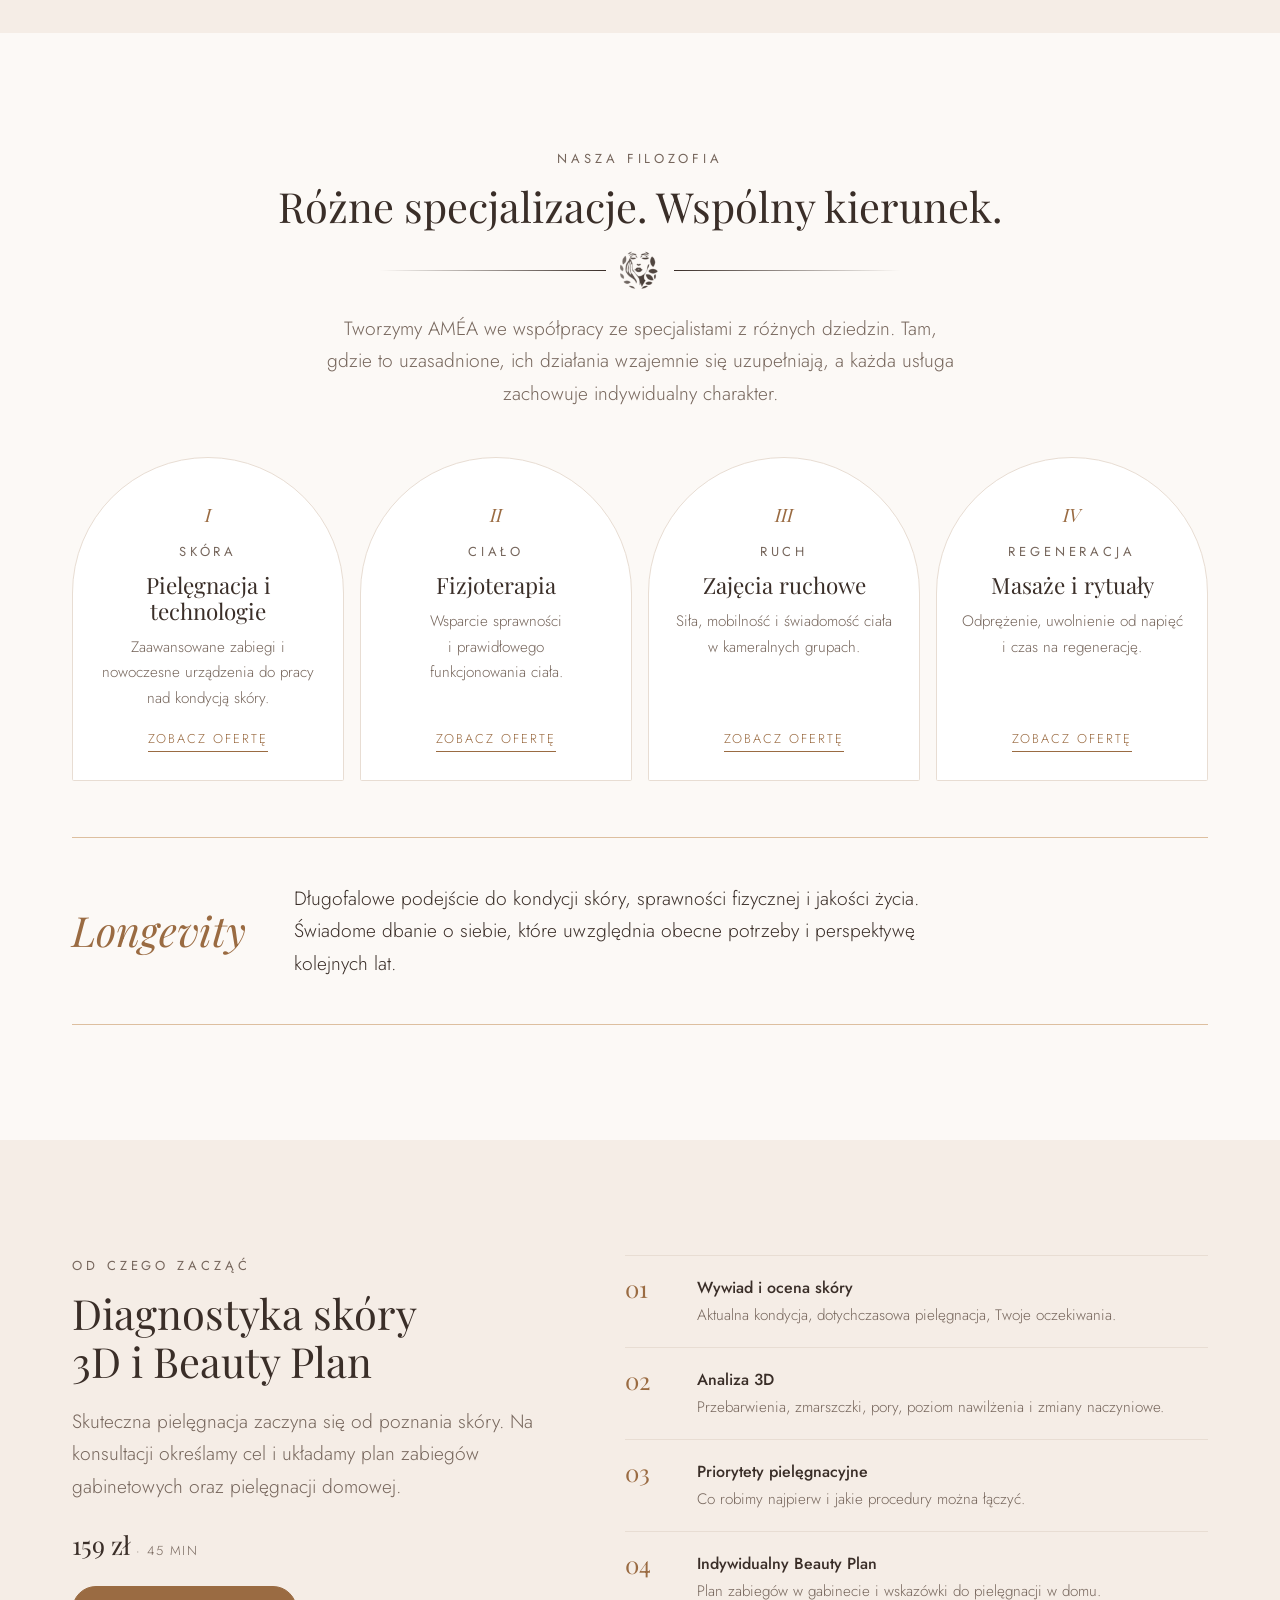
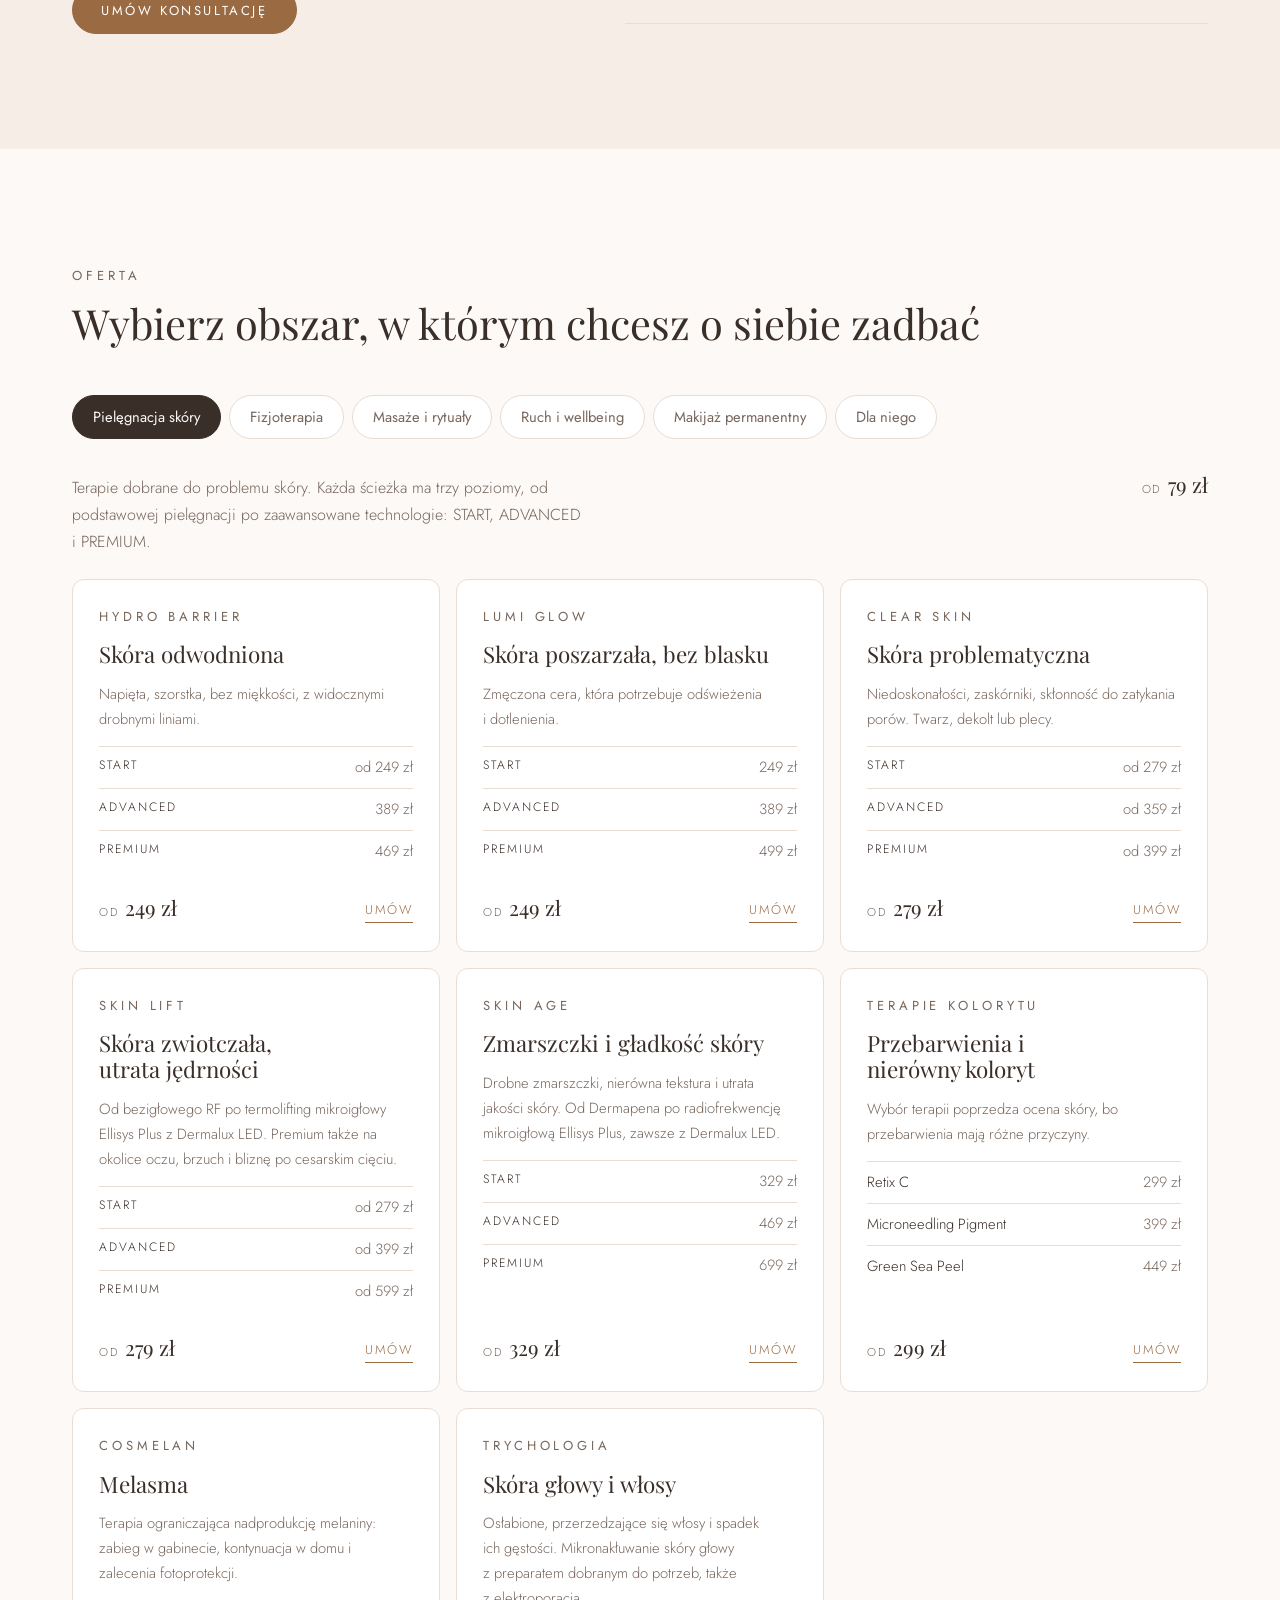
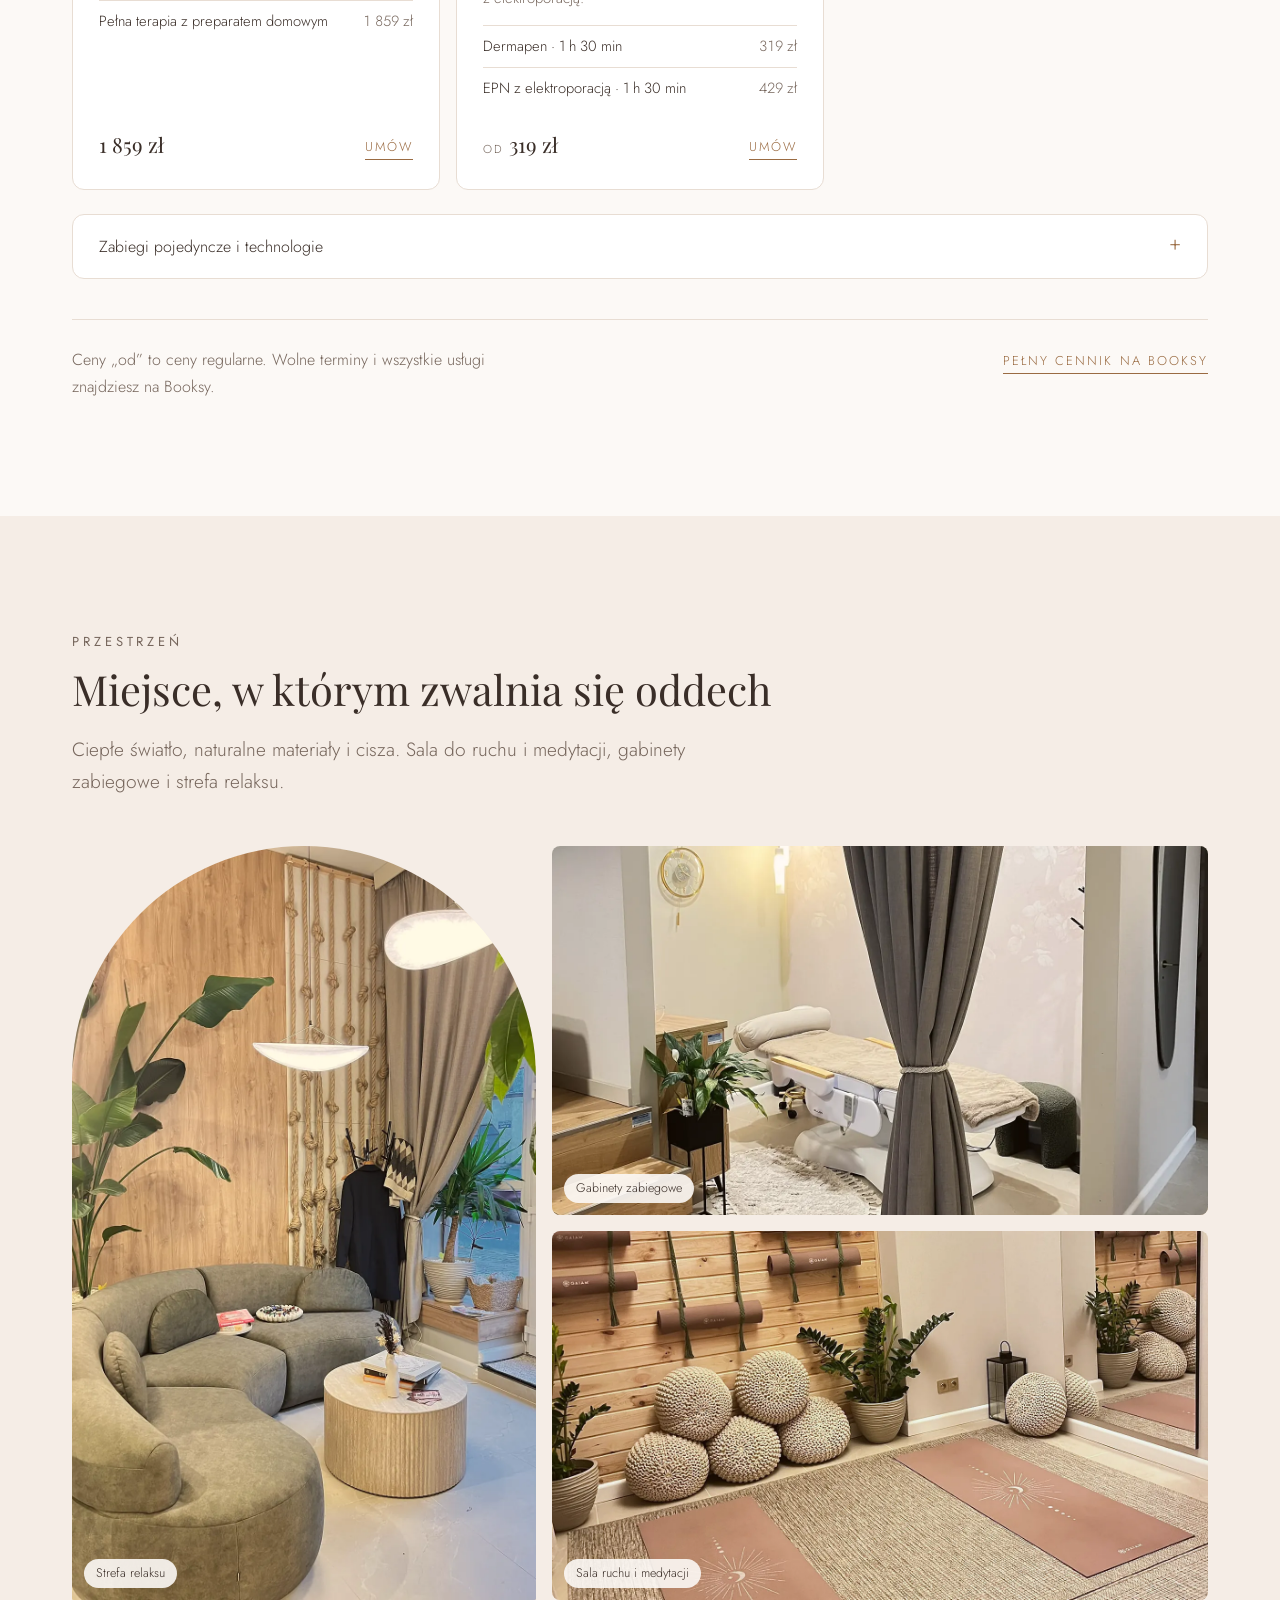
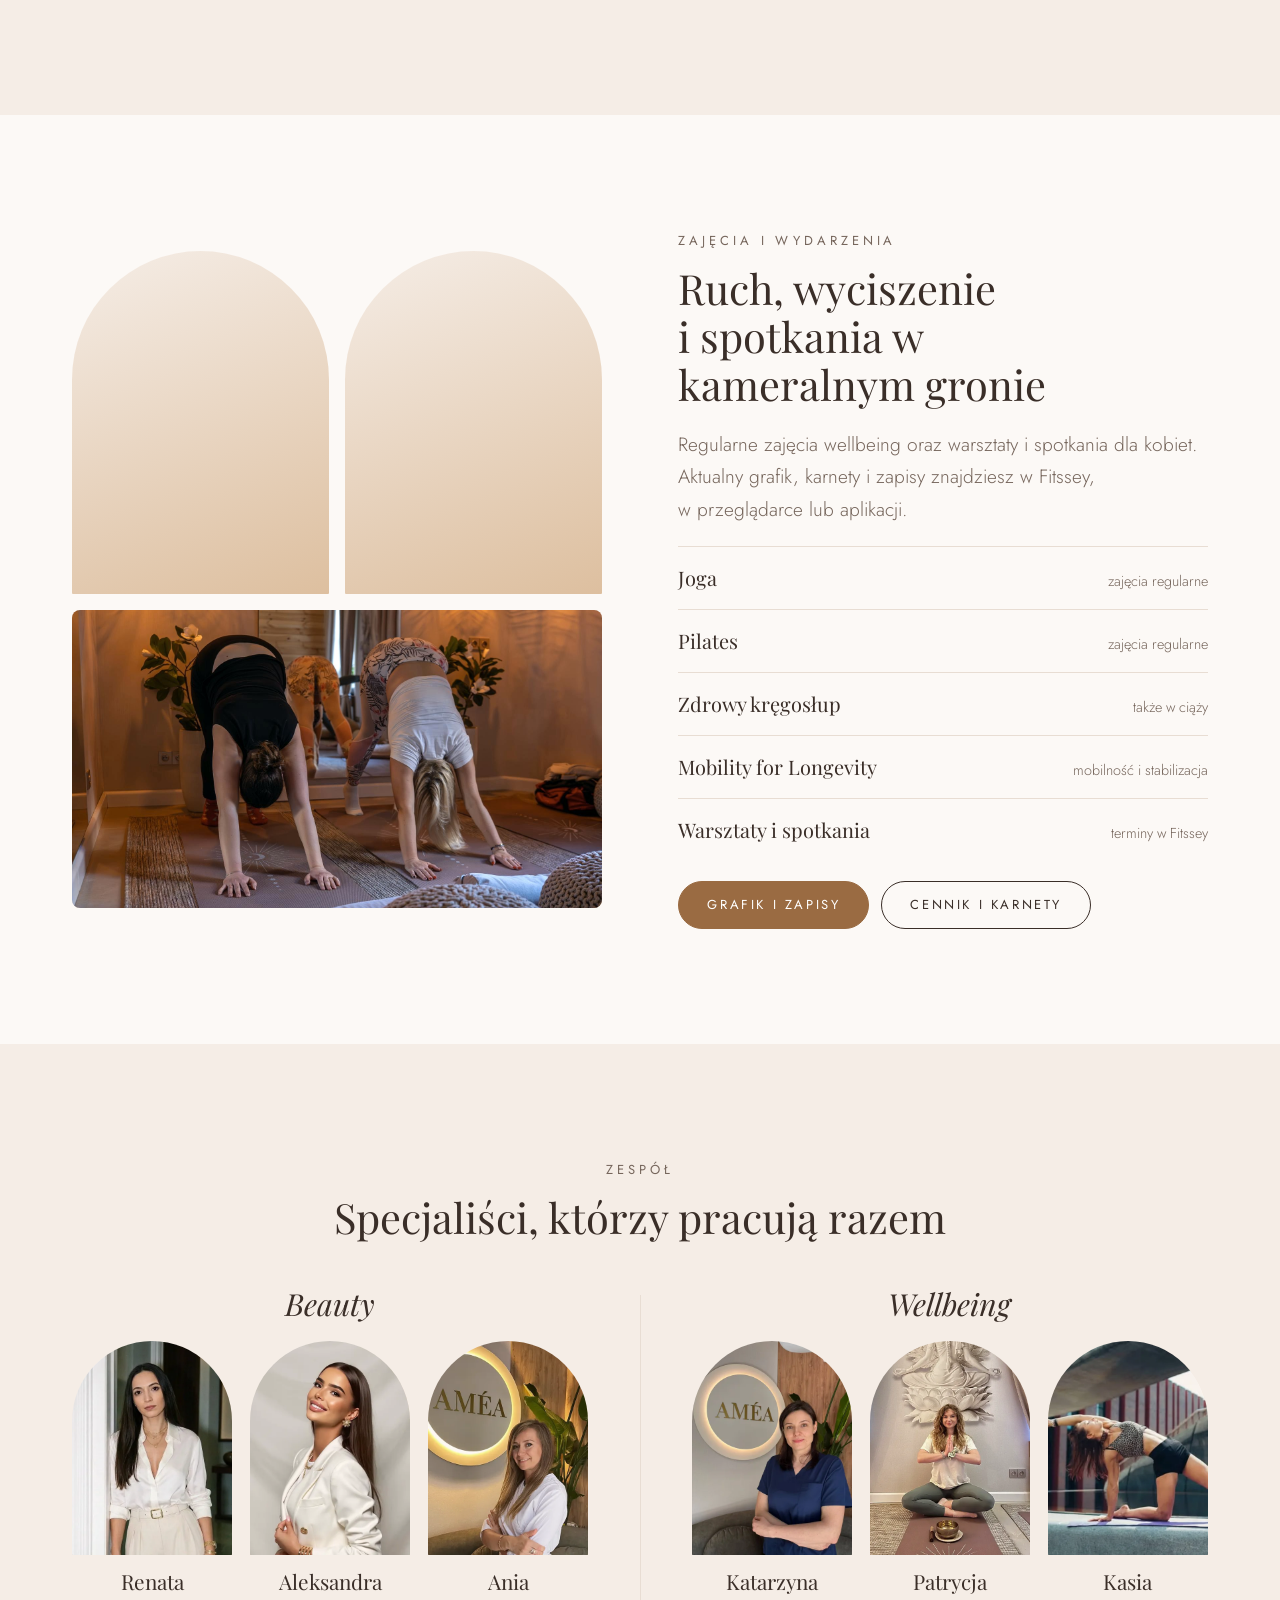
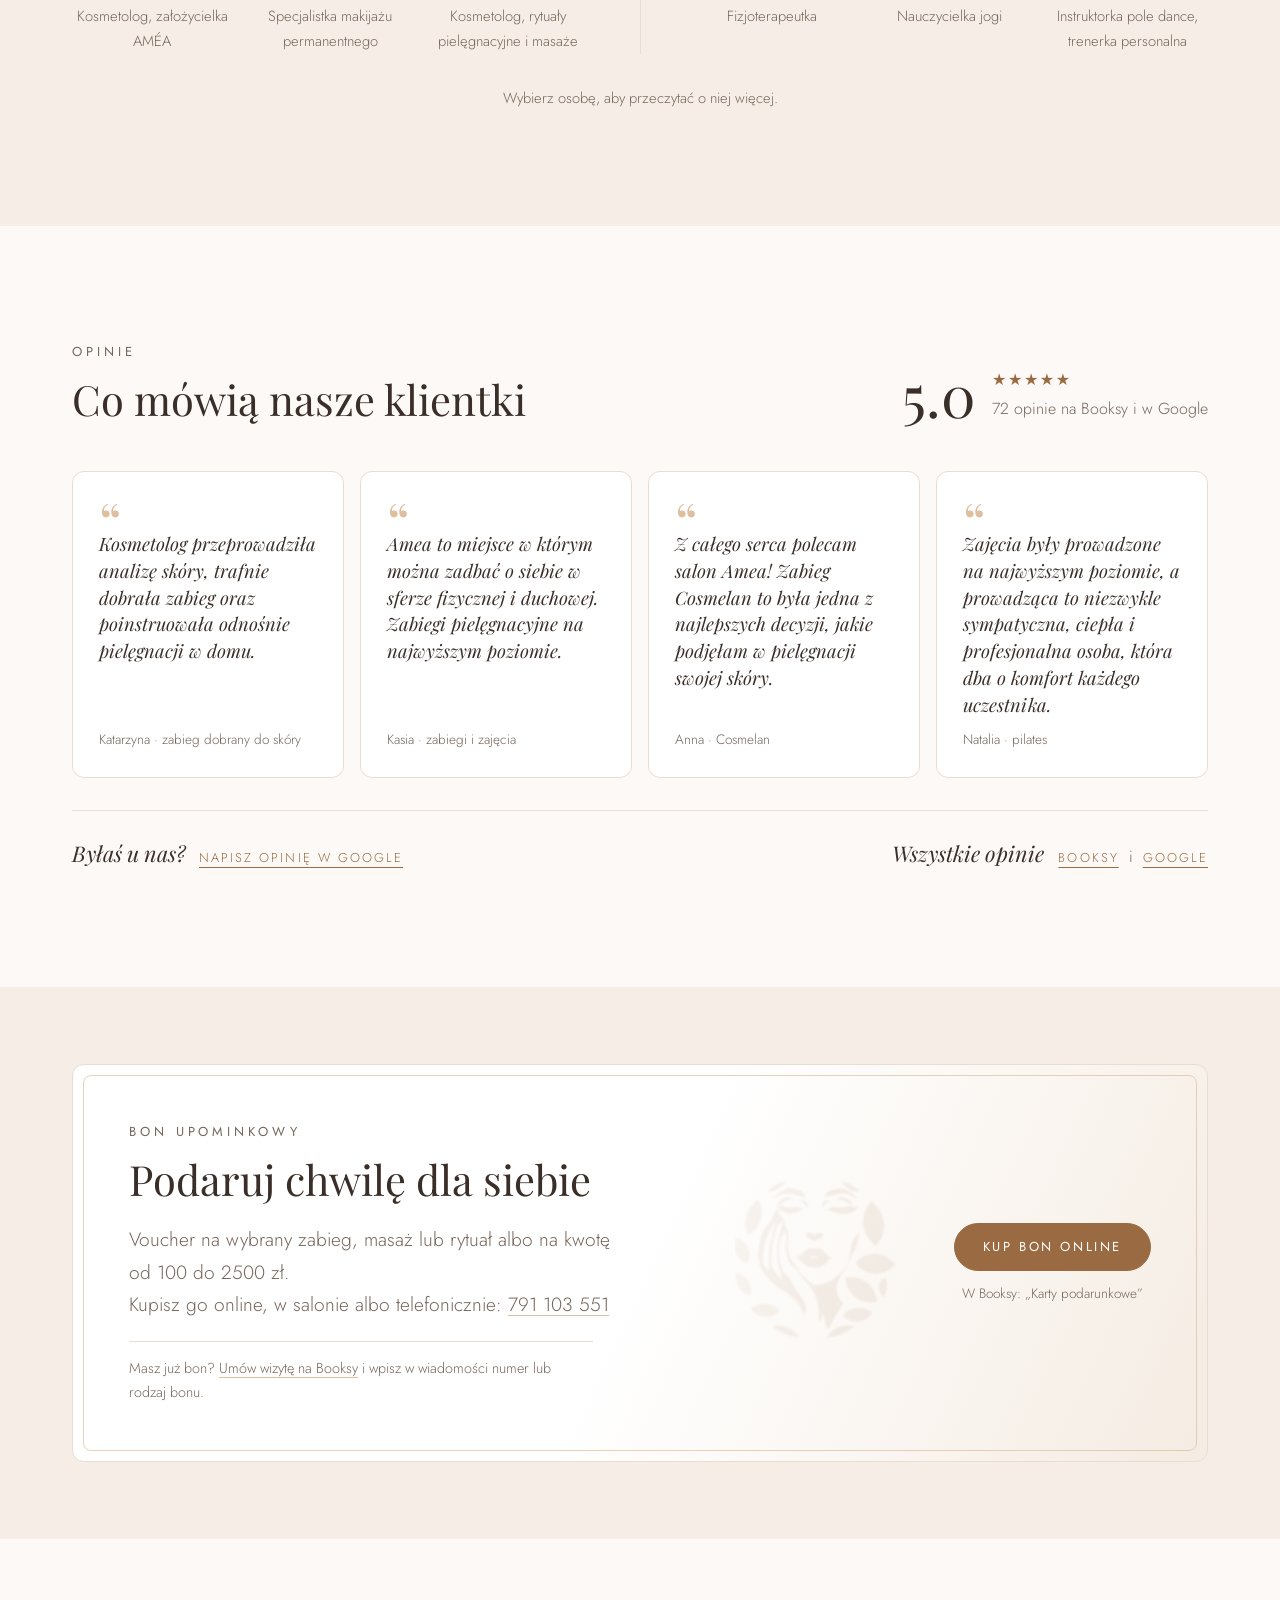
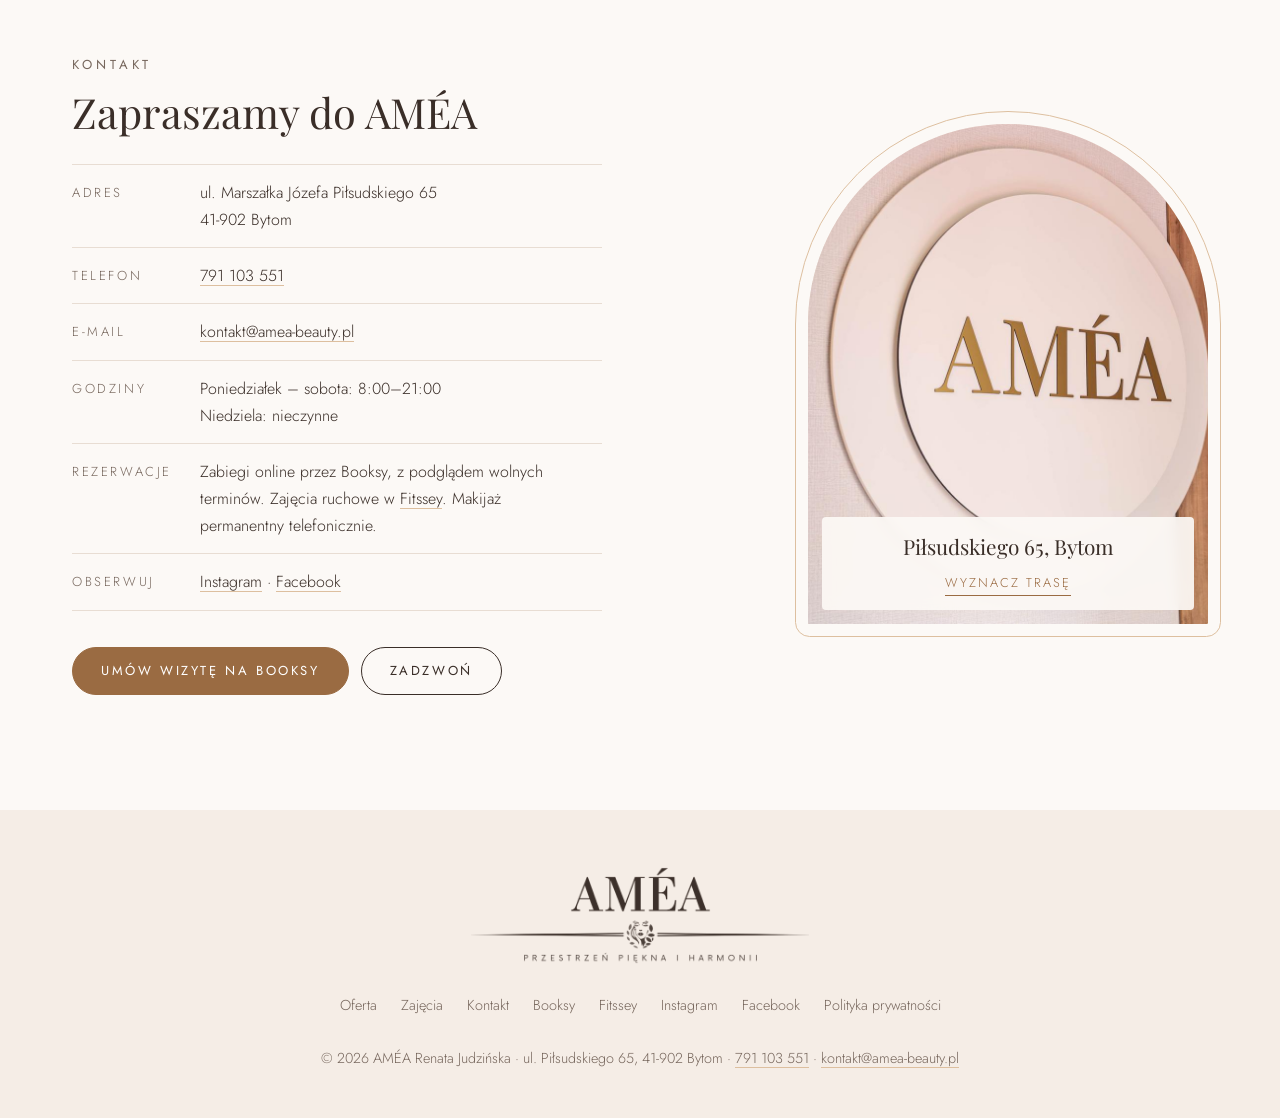
==== commit 25c0ec77: "Bon: zakup online w Booksy, lżejsza karta - Salon włączył sprzedaż bonów w Booksy: przycisk „Kup bon" ====
--- a/index.html
+++ b/index.html
@@ -1302,9 +1302,12 @@
   </section>
 
   <!-- BON UPOMINKOWY -->
-  <!-- Bon: zakup na miejscu w salonie i telefonicznie (salon, 10.11.2026); realizacja przez usługę „Bon upominkowy” w Booksy.
-       TODO(bon): Renata wymieniła też zakup przez Booksy, ale sprzedaż bonów online jest tam wyłączona (has_online_vouchers: false,
-       accept_booksy_gift_cards: false) – jeśli ją włączy, dodać przycisk „Kup bon online” z linkiem z Booksy. -->
+  <!-- Bon: zakup online w Booksy (salon włączył sprzedaż 21.11.2026: has_online_vouchers: true; „Karty podarunkowe” na profilu,
+       10 kwot od 100 do 2500 zł, na wszystkie usługi i produkty), na miejscu w salonie i telefonicznie (salon, 10.11.2026);
+       realizacja przez usługę „Bon upominkowy” w Booksy. Bezpośredniego adresu do kart podarunkowych Booksy nie ma (otwierają się
+       w okienku na profilu, ?do=… ich nie otwiera, widżet ich nie sprzedaje) – „Kup bon online” prowadzi na profil, a tekst mówi,
+       gdzie szukać (na telefonie ta sekcja jest na samym dole profilu). -->
+
 
   <section class="band band-tight" id="bon">
     <div class="wrap">
@@ -1313,10 +1316,13 @@
         <div class="stack">
           <p class="eyebrow">Bon upominkowy</p>
           <h2>Podaruj chwilę dla siebie</h2>
-          <p class="lead">Voucher na wybrany zabieg, masaż lub rytuał.<br>Kupisz go na miejscu w salonie albo telefonicznie: <a href="tel:+48791103551">791 103 551</a></p>
-          <p class="voucher-note">Masz już bon? <a href="https://booksy.com/pl-pl/339658_amea-holistyczna-przestrzen-piekna-i-harmonii_salon-kosmetyczny_12355_bytom?do=open-widget&amp;variantId=21806188" target="_blank" rel="noopener">Zarezerwuj wizytę na Booksy</a> i wpisz w wiadomości numer lub rodzaj vouchera.</p>
-        </div>
-        <a class="btn btn-solid" href="tel:+48791103551">Zadzwoń po bon</a>
+          <p class="lead">Voucher na wybrany zabieg, masaż lub rytuał albo na kwotę od&nbsp;100 do&nbsp;2500&nbsp;zł.<br>Kupisz go online, w&nbsp;salonie albo telefonicznie: <a href="tel:+48791103551">791 103 551</a></p>
+          <p class="voucher-note">Masz już bon? <a href="https://booksy.com/pl-pl/339658_amea-holistyczna-przestrzen-piekna-i-harmonii_salon-kosmetyczny_12355_bytom?do=open-widget&amp;variantId=21806188" target="_blank" rel="noopener">Umów wizytę na Booksy</a> i wpisz w wiadomości numer lub rodzaj bonu.</p>
+        </div>
+        <div class="voucher-buy">
+          <a class="btn btn-solid" href="https://booksy.com/pl-pl/339658_amea-holistyczna-przestrzen-piekna-i-harmonii_salon-kosmetyczny_12355_bytom" target="_blank" rel="noopener">Kup bon online<span class="sr-only"> w Booksy (nowa karta)</span></a>
+          <p class="voucher-hint">W Booksy: „Karty podarunkowe”</p>
+        </div>
       </div>
     </div>
   </section>
--- a/assets/css/styles.css
+++ b/assets/css/styles.css
@@ -575,17 +575,19 @@
 .voucher::before { content: ""; position: absolute; inset: 10px; border: 1px solid color-mix(in srgb, var(--soft) 70%, transparent); border-radius: calc(var(--radius) - 4px); pointer-events: none; }
 .voucher-note { font-size: .9rem; color: var(--muted); padding-top: 14px; border-top: 1px solid var(--line); max-width: 58ch; }
 .voucher > .stack { grid-column: 1; }
-.voucher > .btn { grid-column: 3; }
+/* One action: buy online; under it where to look on Booksy (the phone number is in the text) */
+.voucher > .voucher-buy { grid-column: 3; display: grid; gap: 12px; justify-items: center; text-align: center; }
+.voucher-hint { font-size: .85rem; color: var(--muted); line-height: 1.5; }
 /* absolutely positioned in the middle grid column (the positioned grid is its containing block; both lines are needed,
    for an absolutely positioned item an "auto" end line means the container's padding edge) */
 .voucher-mark { position: absolute; z-index: -1; grid-column: 2 / 3; grid-row: 1 / 2; width: 170px; left: 50%; top: 50%; translate: -50% -50%; background: var(--accent); opacity: .1; } /* emblem.png is 128 px: keep it small */
 @media (max-width: 1000px) {
   .voucher { grid-template-columns: 1fr; }
-  .voucher > .stack, .voucher > .btn { grid-column: 1; }
-  .voucher > .btn { justify-self: start; }
+  .voucher > .stack, .voucher > .voucher-buy { grid-column: 1; }
+  .voucher > .voucher-buy { justify-items: start; text-align: left; }
   .voucher-mark { grid-column: auto; grid-row: auto; width: 160px; left: auto; right: -24px; top: 24%; translate: 0 -50%; } /* the card is the containing block again */
 }
-@media (max-width: 700px) { .voucher > .btn { justify-self: stretch; } }
+@media (max-width: 520px) { .voucher > .voucher-buy { justify-items: stretch; } } /* full-width button on a phone, like the other CTAs */
 
 /* ---------- Contact ---------- */
 
